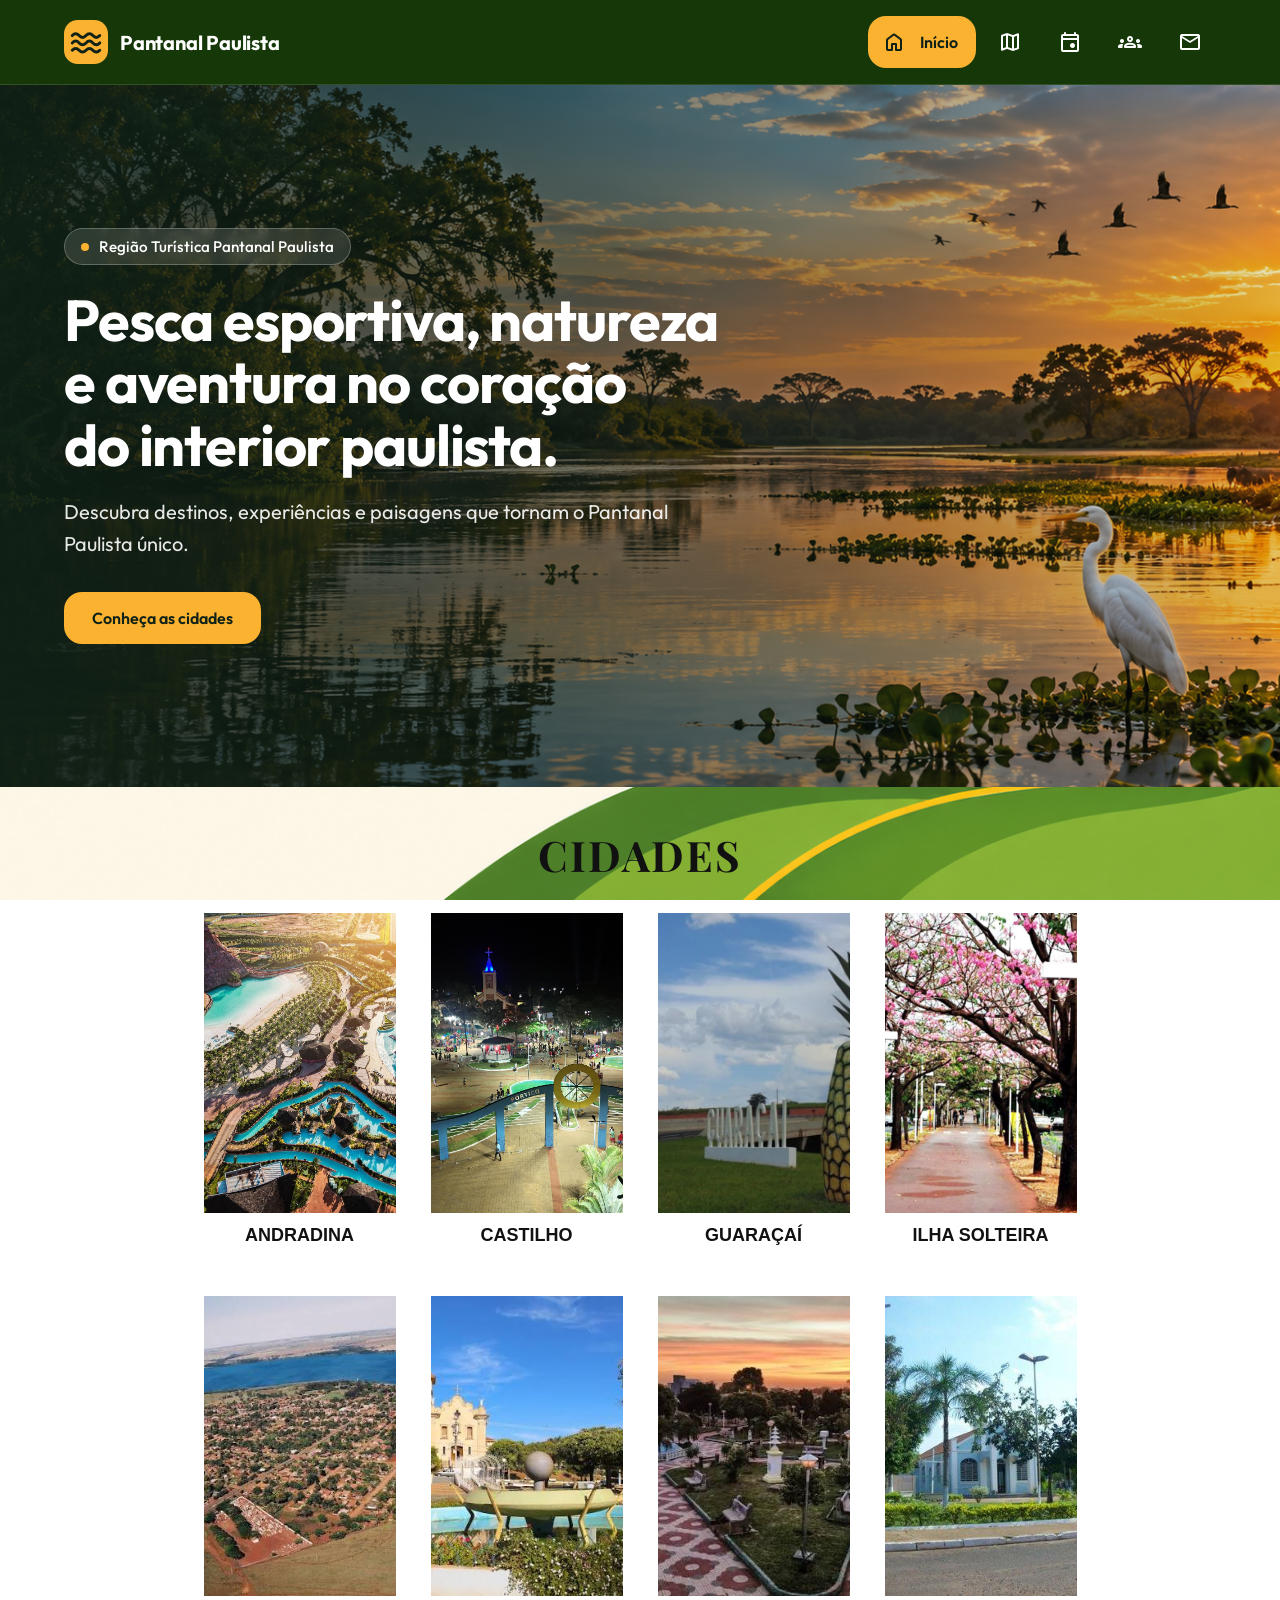
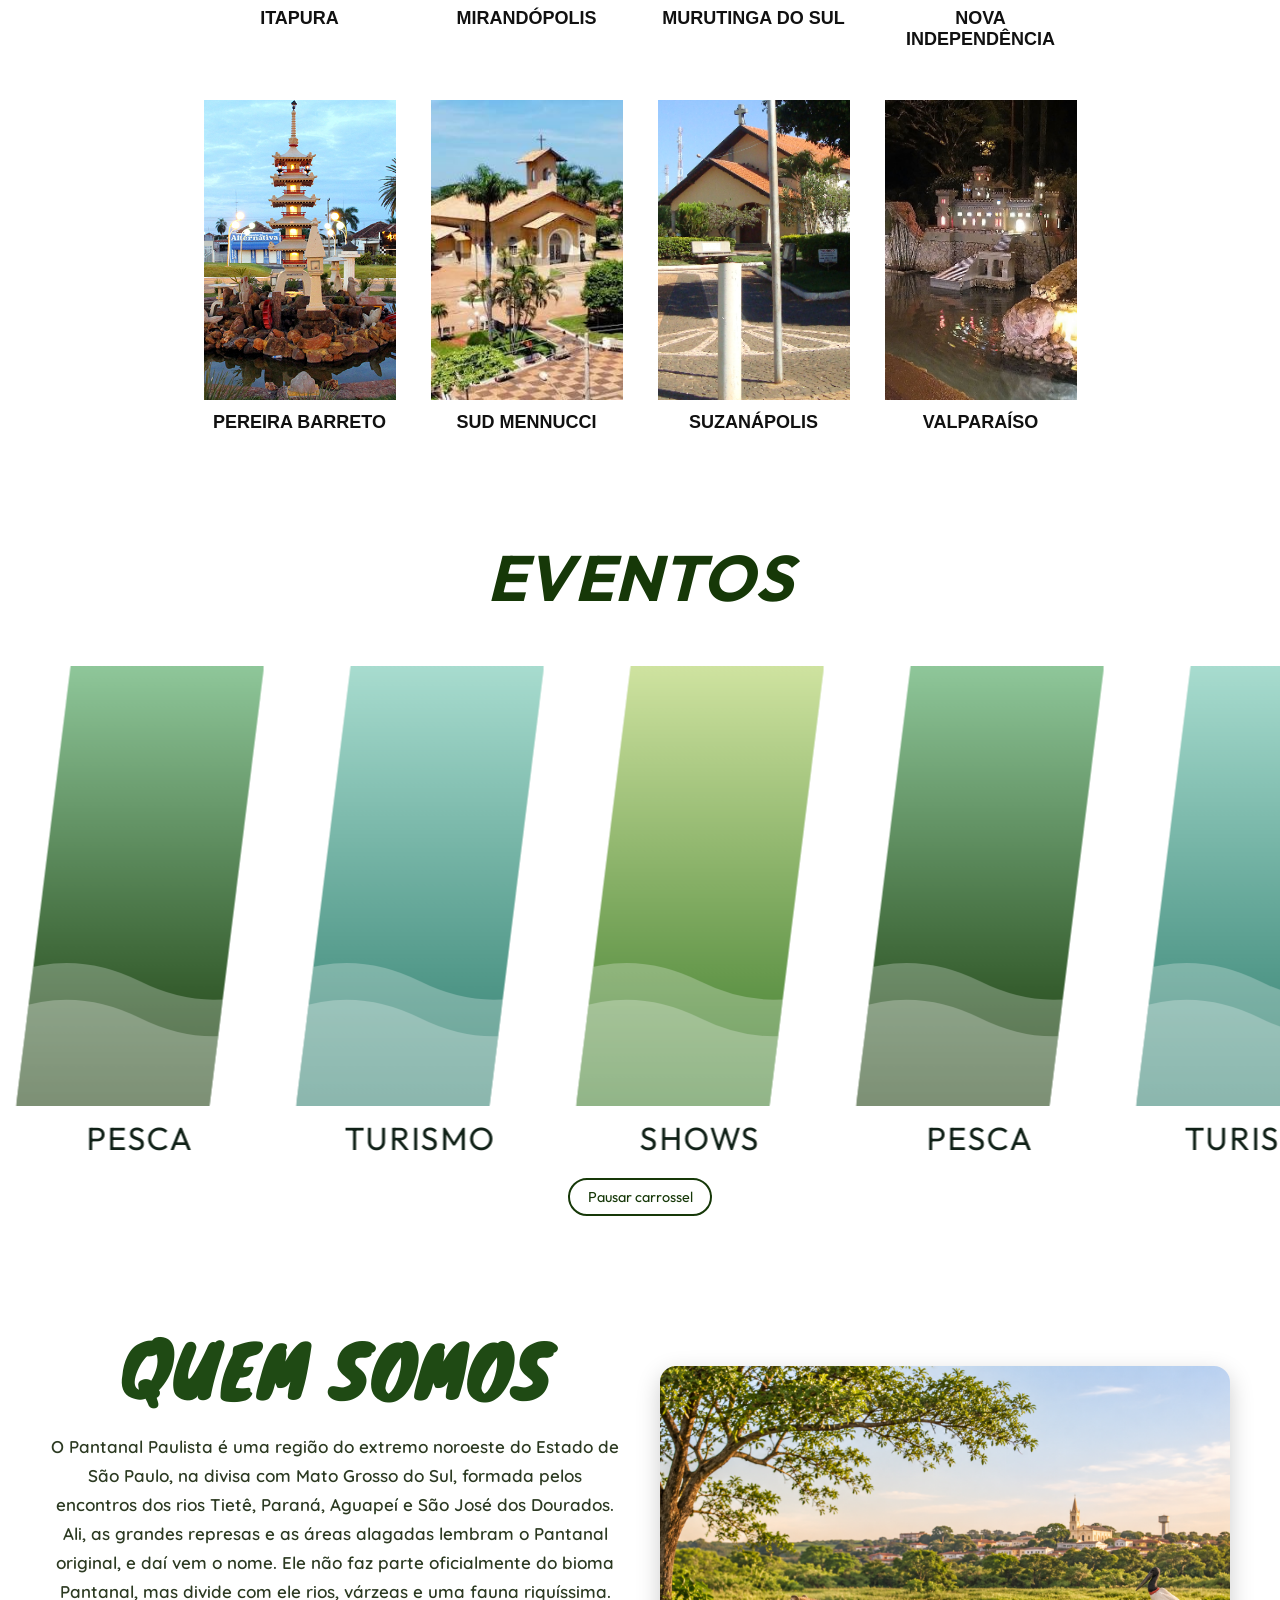
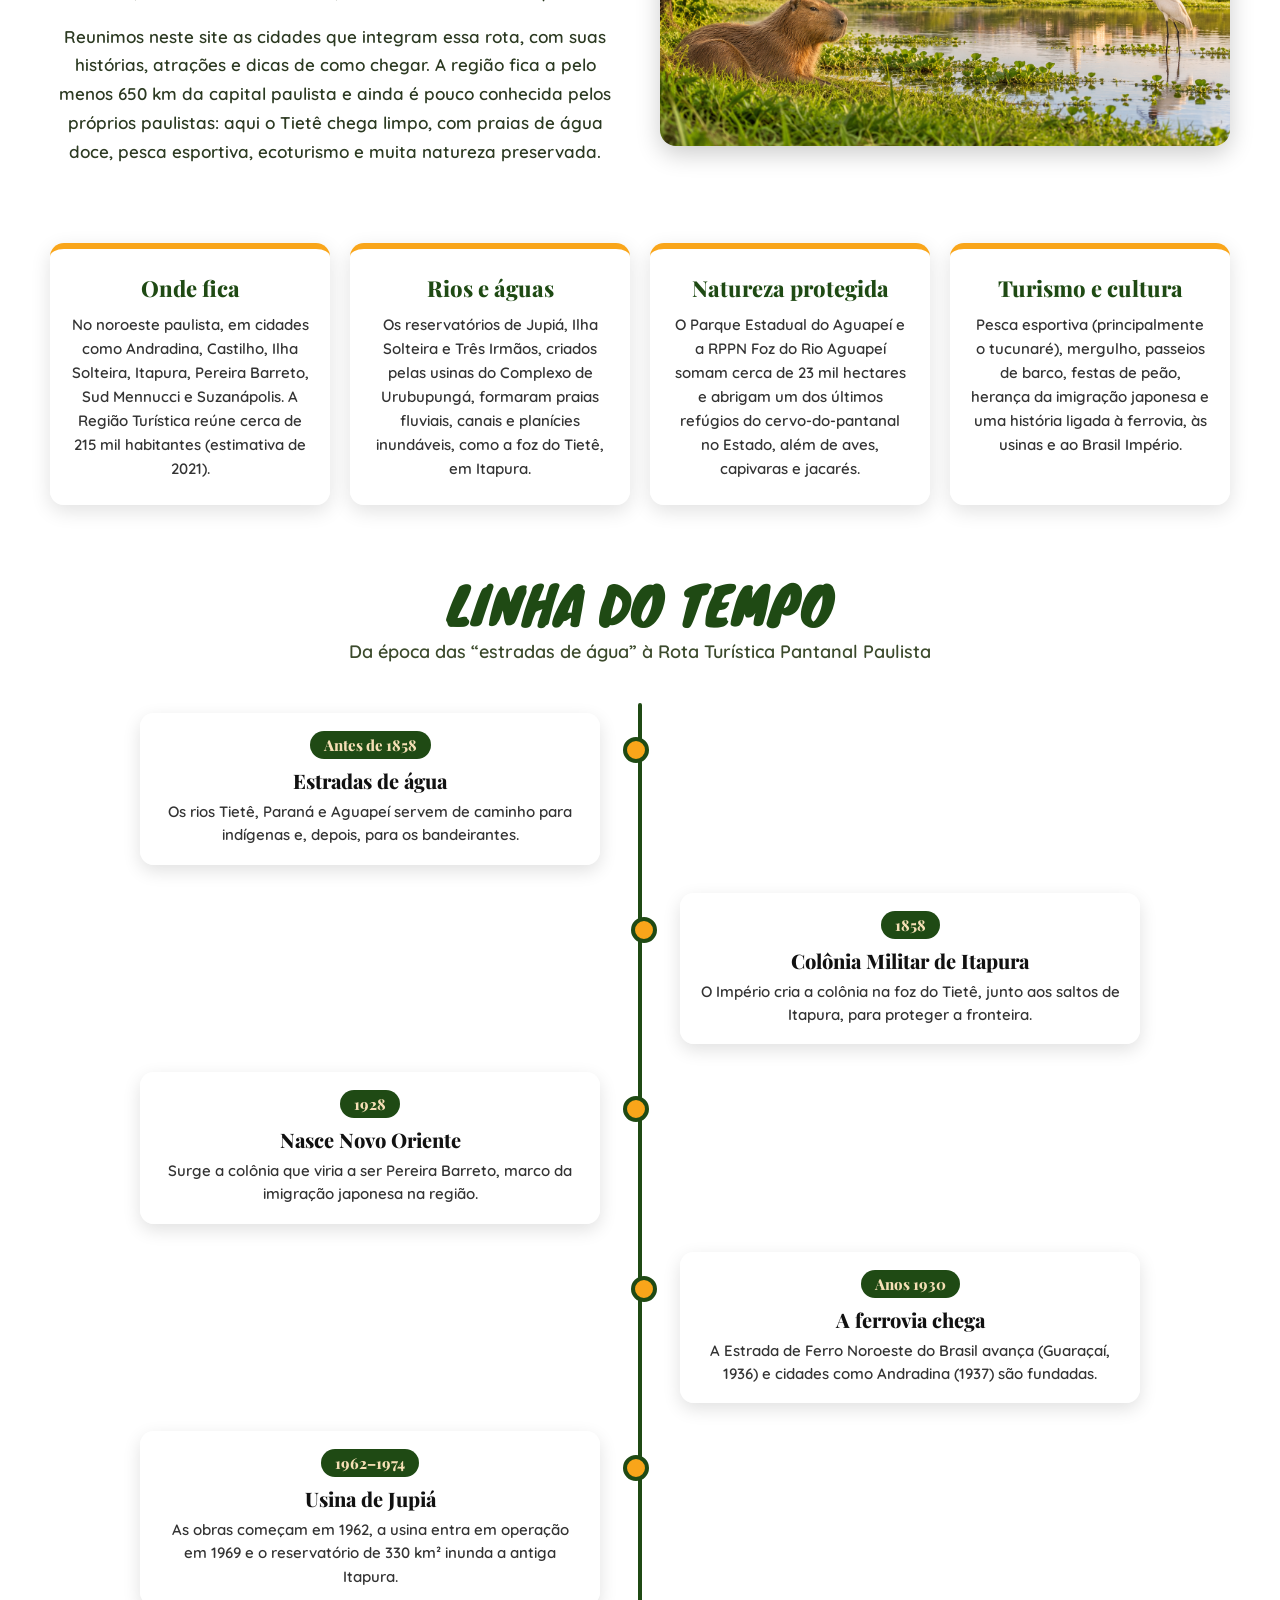
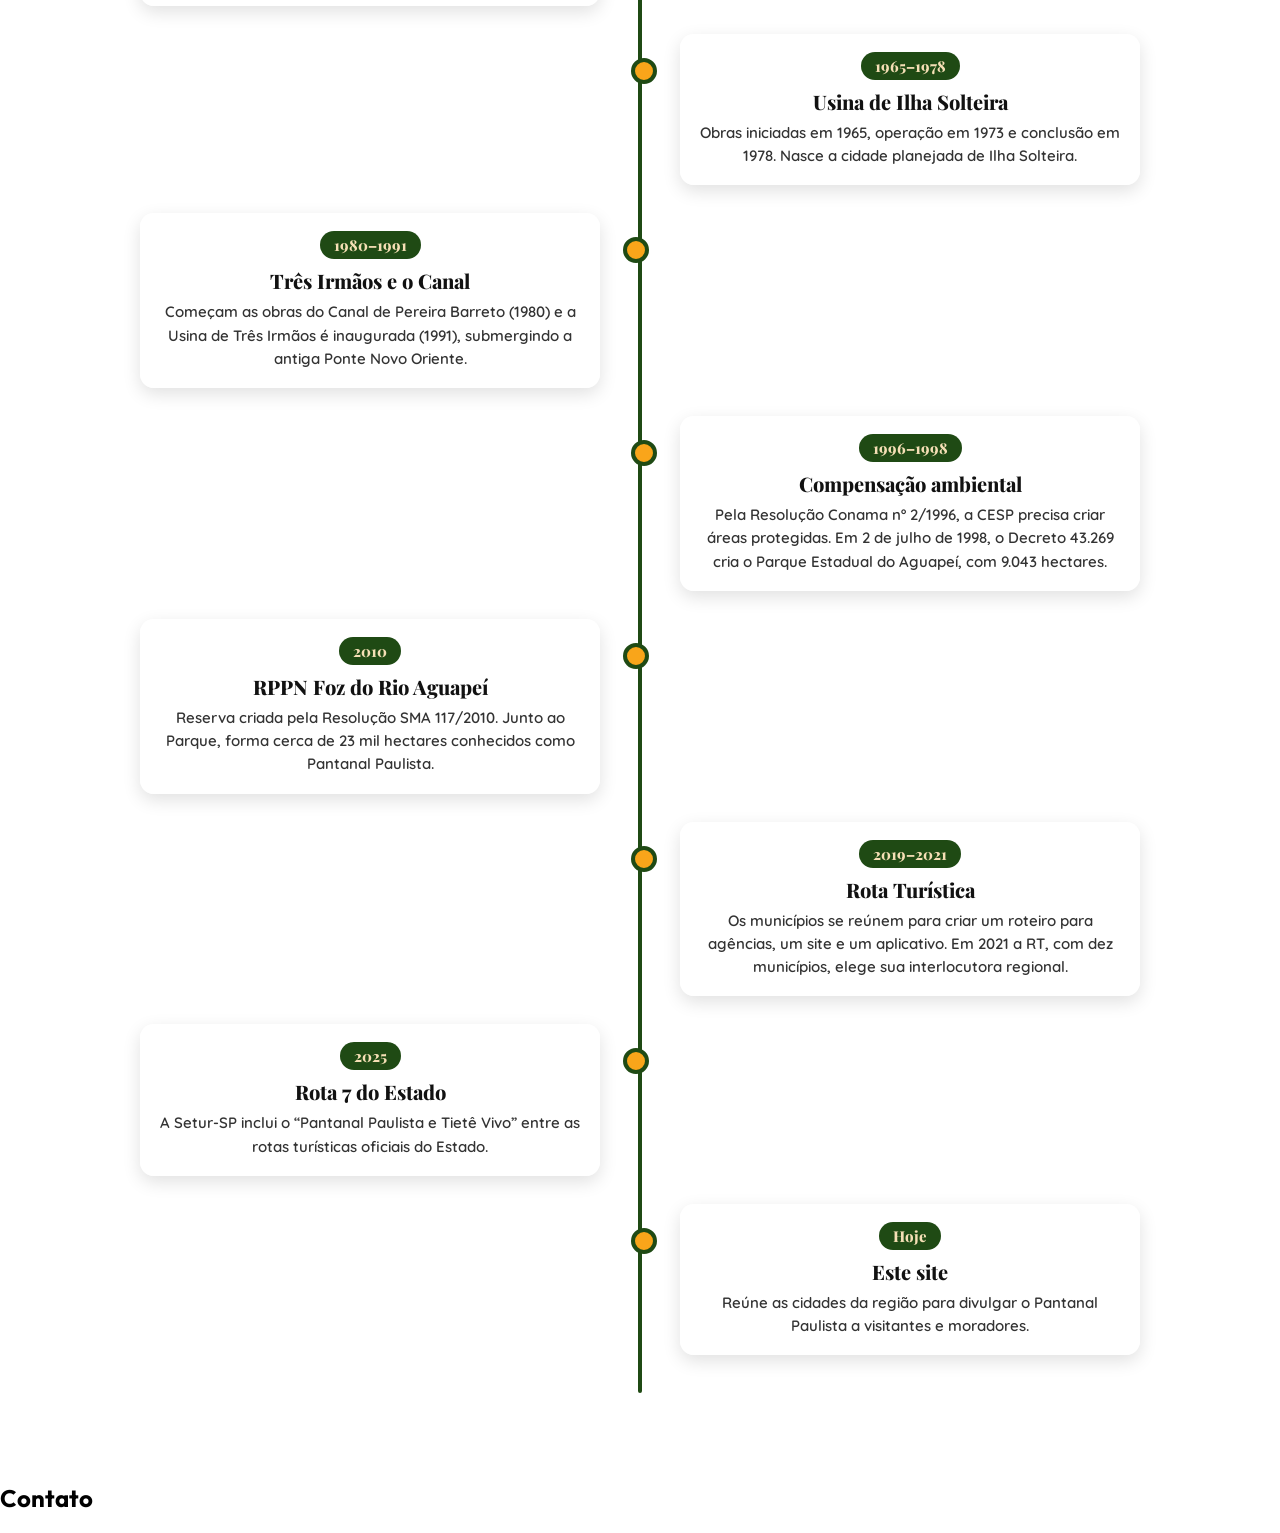
==== index.html @ 344d872d "Junta partes do site: header/hero/eventos + cidades e quem somos" ====
<!DOCTYPE html>
<html lang="pt-BR">

<head>
    <meta charset="UTF-8">
    <meta name="viewport" content="width=device-width, initial-scale=1.0">
    <meta
        name="description"
        content="Conheça a Região Turística Pantanal Paulista, suas cidades, eventos e belezas naturais."
    >

    <!-- Cor da barra do navegador no celular. -->
    <meta name="theme-color" content="#1e5a04">

    <title>Pantanal Paulista | Turismo e Natureza</title>

    <!-- Avisa o CSS de que o JavaScript está ativo (usado pelo menu de celular). -->
    <script>document.documentElement.classList.add("js");</script>

    <link
        href="https://fonts.googleapis.com/css2?family=Outfit:wght@400;500;600;700&display=swap"
        rel="stylesheet"
    >
    <link
        href="https://fonts.googleapis.com/css2?family=Material+Symbols+Rounded"
        rel="stylesheet"
    >

    <!-- Fontes das seções Cidades e Quem somos (Inter, Playfair Display, Knewave, Quicksand). -->
    <link rel="preconnect" href="https://fonts.googleapis.com">
    <link rel="preconnect" href="https://fonts.gstatic.com" crossorigin>
    <link
        href="https://fonts.googleapis.com/css2?family=Inter:wght@400;500;600&family=Knewave&family=Playfair+Display:wght@700;800;900&family=Quicksand:wght@500;600;700&display=swap"
        rel="stylesheet"
    >

    <link rel="stylesheet" href="header-hero.css">
    <link rel="stylesheet" href="cidades-quem-somos.css">

    <!-- defer: o script só roda depois que a página carregou. -->
    <script src="index.js" defer></script>
</head>

<body>
    <a class="link-salto" href="#conteudo-principal">
        Pular para o conteúdo principal
    </a>

    <!-- Cabeçalho: marca e navegação. -->
    <header class="site-header">
        <div class="site-header__container">

            <!-- Símbolo provisório (ondas). Depois troque o <svg> pela logo: <img src="assets/img/logo.svg" alt=""> -->
            <a
                class="site-header__brand"
                href="#inicio"
                aria-label="Pantanal Paulista - início"
            >
                <svg
                    class="site-header__logo"
                    viewBox="0 0 48 48"
                    aria-hidden="true"
                    focusable="false"
                >
                    <rect width="48" height="48" rx="15" fill="#fbb230"/>
                    <g fill="none" stroke="#102117" stroke-width="3.2" stroke-linecap="round">
                        <path d="M9 17q3.75-4 7.5 0t7.5 0t7.5 0t7.5 0"/>
                        <path d="M9 25q3.75-4 7.5 0t7.5 0t7.5 0t7.5 0"/>
                        <path d="M9 33q3.75-4 7.5 0t7.5 0t7.5 0t7.5 0"/>
                    </g>
                </svg>
                <span class="site-header__brand-name">
                    Pantanal Paulista
                </span>
            </a>

            <!-- Botão do menu de celular: o js/header.js troca o ícone e o aria-expanded. -->
            <button
                class="menu-toggle"
                type="button"
                aria-controls="menu-principal"
                aria-expanded="false"
            >
                <span
                    class="menu-toggle__icon material-symbols-rounded"
                    aria-hidden="true"
                >menu</span>
                <span class="menu-toggle__label">Menu</span>
            </button>

            <nav
                class="main-navigation"
                id="menu-principal"
                aria-label="Navegação principal"
            >
                <ul class="main-navigation__list">

                    <li class="main-navigation__item">
                        <a class="main-navigation__link" href="#inicio" aria-current="location">
                            <span
                                class="main-navigation__icon material-symbols-rounded"
                                aria-hidden="true"
                            >home</span>
                            <span class="main-navigation__text">Início</span>
                        </a>
                    </li>

                    <li class="main-navigation__item">
                        <a class="main-navigation__link" href="#cidades">
                            <span
                                class="main-navigation__icon material-symbols-rounded"
                                aria-hidden="true"
                            >map</span>
                            <span class="main-navigation__text">Cidades</span>
                        </a>
                    </li>

                    <li class="main-navigation__item">
                        <a class="main-navigation__link" href="#eventos">
                            <span
                                class="main-navigation__icon material-symbols-rounded"
                                aria-hidden="true"
                            >event</span>
                            <span class="main-navigation__text">Eventos</span>
                        </a>
                    </li>

                    <li class="main-navigation__item">
                        <a class="main-navigation__link" href="#quem-somos">
                            <span
                                class="main-navigation__icon material-symbols-rounded"
                                aria-hidden="true"
                            >groups</span>
                            <span class="main-navigation__text">Quem somos</span>
                        </a>
                    </li>

                    <li class="main-navigation__item">
                        <a class="main-navigation__link" href="#contato">
                            <span
                                class="main-navigation__icon material-symbols-rounded"
                                aria-hidden="true"
                            >mail</span>
                            <span class="main-navigation__text">Contato</span>
                        </a>
                    </li>

                </ul>
            </nav>
        </div>
    </header>

    <main id="conteudo-principal">

        <section class="hero" id="inicio" aria-labelledby="hero-title">
            <div class="hero__container">
                <div class="hero__content">
                    <p class="hero__eyebrow">
                        Região Turística Pantanal Paulista
                    </p>

                    <h1 class="hero__title" id="hero-title">
                        Pesca esportiva, natureza e aventura no coração do interior paulista.
                    </h1>

                    <p class="hero__description">
                        Descubra destinos, experiências e paisagens que tornam o Pantanal Paulista único.
                    </p>

                    <a class="hero__action" href="#cidades">
                        Conheça as cidades
                    </a>
                </div>
            </div>
        </section>

        <section class="content-section" id="cidades" aria-labelledby="cidades-title">

            <!-- Título principal da seção -->
            <h2 class="titulos" id="cidades-title">CIDADES</h2>

            <!-- Caixa que agrupa todos os cards e os organiza lado a lado -->
            <div class="listaCards">

                <!-- ---------------------------------------------------------
                     COMO FUNCIONA CADA CARD (vale para todas as cidades):
                       - imagem        -> foto da cidade
                       - card-conteudo -> texto + botão que só aparecem ao
                                          passar o mouse por cima da foto
                       - card-titulo   -> nome da cidade, sempre visível
                                          abaixo da foto
                     O botão leva até o mapa da cidade (seção 2 desta página).
                     Para editar: troque a foto em "src", o texto dentro do <p>
                     e o nome dentro do <h3>.
                     --------------------------------------------------------- -->

                <!-- CARD: Andradina -->
                <div class="card-imagem-caixa">

                    <!-- Foto da cidade (arquivo andra.jpg na mesma pasta) -->
                    <img class="imgCard" loading="lazy" src="assets/img/cidades/andra.jpg" alt="Parque aquático">

                    <!-- Camada que aparece ao passar o mouse -->
                    <div class="card-conteudo">
                        <p class="card-texto">Terra do Rei do Gado, banhada pelo Rio Tietê. Turismo religioso, romarias e parque aquático.</p>

                        <!-- href="#mapa-andradina" leva ao mapa com esse mesmo id, lá embaixo -->
                        <a class="card-botao" href="#mapa-andradina">Saiba mais</a>
                    </div>

                    <!-- Nome da cidade -->
                    <h3 class="card-titulo">Andradina</h3>

                </div>


                <!-- CARD: Castilho -->
                <div class="card-imagem-caixa">

                    <img class="imgCard" loading="lazy" src="assets/img/cidades/castilho.jpg" alt="Parque aquático">

                    <!-- Camada que aparece ao passar o mouse -->
                    <div class="card-conteudo">
                        <p class="card-texto">Porta de entrada do Pantanal Paulista e Paraíso do Pescador, com rios e o varjão.</p>
                        <a class="card-botao" href="#mapa-castilho">Saiba mais</a>
                    </div>

                    <h3 class="card-titulo">Castilho</h3>

                </div>


                <!-- CARD: Guaraçaí -->
                <div class="card-imagem-caixa">

                    <img class="imgCard" loading="lazy" src="assets/img/cidades/guaracai.webp" alt="">

                    <!-- Camada que aparece ao passar o mouse -->
                    <div class="card-conteudo">
                        <p class="card-texto">Terra do Abacaxi, integra a rota do Pantanal Paulista, com natureza e a tranquilidade do interior.</p>
                        <a class="card-botao" href="#mapa-guaracai">Saiba mais</a>
                    </div>

                    <h3 class="card-titulo">Guaraçaí</h3>

                </div>


                <!-- CARD: Ilha Solteira -->
                <div class="card-imagem-caixa">

                    <img class="imgCard" loading="lazy" src="assets/img/cidades/ilha.jpg" alt="">

                    <!-- Camada que aparece ao passar o mouse -->
                    <div class="card-conteudo">
                        <p class="card-texto">Estância Turística e paraíso dos esportes aquáticos, com a usina hidrelétrica.</p>
                        <a class="card-botao" href="#mapa-ilha-solteira">Saiba mais</a>
                    </div>

                    <h3 class="card-titulo">Ilha Solteira</h3>

                </div>


                <!-- CARD: Itapura -->
                <div class="card-imagem-caixa">

                    <img class="imgCard" loading="lazy" src="assets/img/cidades/itapura.jfif" alt="Parque aquático">

                    <!-- Camada que aparece ao passar o mouse -->
                    <div class="card-conteudo">
                        <p class="card-texto">Prainha Municipal e Cachoeira do Córrego da Onça, entre os rios Tietê e Paraná.</p>
                        <a class="card-botao" href="#mapa-itapura">Saiba mais</a>
                    </div>

                    <h3 class="card-titulo">Itapura</h3>

                </div>


                <!-- CARD: Mirandópolis -->
                <div class="card-imagem-caixa">

                    <img class="imgCard" loading="lazy" src="assets/img/cidades/mirandopolis.jfif" alt="Parque aquático">

                    <!-- Camada que aparece ao passar o mouse -->
                    <div class="card-conteudo">
                        <p class="card-texto">Igreja de São João Batista, com vitrais e ladrilhos, e a comunidade Yuba de cultura japonesa.</p>
                        <a class="card-botao" href="#mapa-mirandopolis">Saiba mais</a>
                    </div>

                    <h3 class="card-titulo">Mirandópolis</h3>

                </div>


                <!-- CARD: Murutinga do Sul -->
                <div class="card-imagem-caixa">

                    <img class="imgCard" loading="lazy" src="assets/img/cidades/murutinga.jfif" alt="Parque aquático">

                    <!-- Camada que aparece ao passar o mouse -->
                    <div class="card-conteudo">
                        <p class="card-texto">Pequena cidade da rota do Pantanal Paulista, ideal para descansar em meio à natureza.</p>
                        <a class="card-botao" href="#mapa-murutinga">Saiba mais</a>
                    </div>

                    <h3 class="card-titulo">Murutinga do Sul</h3>

                </div>


                <!-- CARD: Nova Independência -->
                <div class="card-imagem-caixa">

                    <img class="imgCard" loading="lazy" src="assets/img/cidades/nova.jpg" alt="Parque aquático">

                    <!-- Camada que aparece ao passar o mouse -->
                    <div class="card-conteudo">
                        <p class="card-texto">Turismo rural e contato com a natureza no coração da região do Pantanal Paulista.</p>
                        <a class="card-botao" href="#mapa-nova-independencia">Saiba mais</a>
                    </div>

                    <h3 class="card-titulo">Nova Independência</h3>

                </div>


                <!-- CARD: Pereira Barreto -->
                <div class="card-imagem-caixa">

                    <img class="imgCard" loading="lazy" src="assets/img/cidades/barreto.jpg" alt="Parque aquático">

                    <!-- Camada que aparece ao passar o mouse -->
                    <div class="card-conteudo">
                        <p class="card-texto">Pesca esportiva no Rio Tietê e forte herança da imigração japonesa.</p>
                        <a class="card-botao" href="#mapa-pereira-barreto">Saiba mais</a>
                    </div>

                    <h3 class="card-titulo">Pereira Barreto</h3>

                </div>


                <!-- CARD: Sud Mennucci -->
                <div class="card-imagem-caixa">

                    <img class="imgCard" loading="lazy" src="assets/img/cidades/sud.jfif" alt="Parque aquático">

                    <!-- Camada que aparece ao passar o mouse -->
                    <div class="card-conteudo">
                        <p class="card-texto">Natureza, turismo rural e pesca esportiva nos rios da região.</p>
                        <a class="card-botao" href="#mapa-sud-mennucci">Saiba mais</a>
                    </div>

                    <h3 class="card-titulo">Sud Mennucci</h3>

                </div>


                <!-- CARD: Suzanápolis -->
                <div class="card-imagem-caixa">

                    <img class="imgCard" loading="lazy" src="assets/img/cidades/suzanapolis.webp" alt="Parque aquático">

                    <!-- Camada que aparece ao passar o mouse -->
                    <div class="card-conteudo">
                        <p class="card-texto">Pesca esportiva e contato com a natureza, com o charme das cidades pequenas.</p>
                        <a class="card-botao" href="#mapa-suzanapolis">Saiba mais</a>
                    </div>

                    <h3 class="card-titulo">Suzanápolis</h3>

                </div>


                <!-- CARD: Valparaíso -->
                <div class="card-imagem-caixa">

                    <img class="imgCard" loading="lazy" src="assets/img/cidades/valparaiso.jpg" alt="Parque aquático">

                    <!-- Camada que aparece ao passar o mouse -->
                    <div class="card-conteudo">
                        <p class="card-texto">Trilhas de moto, cultura oriental e a Praça Matriz com fonte luminosa e castelo bonsai.</p>
                        <a class="card-botao" href="#mapa-valparaiso">Saiba mais</a>
                    </div>

                    <h3 class="card-titulo">Valparaíso</h3>

                </div>

            </div>
            <!-- Fim da caixa que agrupa os cards -->

        </section>
        <!-- Fim da SEÇÃO 1: CIDADES -->


        <!-- =================================================================
             SEÇÃO 2: INFORMAÇÕES E MAPAS
             Esta seção fica ESCONDIDA quando a página abre. Quando o visitante
             clica num botão de um card, ela aparece mostrando SOMENTE o mapa
             da cidade escolhida. Isso é controlado pelo CSS (cidades-quem-somos.css), por
             meio do id de cada mapa (ex.: id="mapa-andradina").

             Para cada cidade existe um bloco com:
               - o nome da cidade (h2)
               - as informações da cidade (div class="info-cidade"):
                 sobre, dados rápidos, atrações e como chegar
               - o mapa do Google Maps (iframe)
               - o botão para voltar à lista de cidades
             O endereço do mapa fica no "src" do iframe (q=Nome da cidade).
             ================================================================= -->
        <section id="mapas">

            <!-- Título da seção de informações + mapas -->
            <h2 class="titulos">INFORMAÇÕES E LOCALIZAÇÃO</h2>

            <!-- MAPA: Andradina -->
            <div class="mapa-cidade" id="mapa-andradina">
                <h2 class="mapa-titulo">Andradina</h2>

                <!-- INFORMAÇÕES DA CIDADE -->
                <div class="info-cidade">

                    <!-- Texto de apresentação -->
                    <h3 class="info-subtitulo">Sobre a cidade</h3>
                    <p class="info-descricao">Andradina é a cidade-polo do extremo noroeste paulista e leva o título de Terra do Rei do Gado. Sua fundação foi idealizada em 1932 pelo fazendeiro Antônio Joaquim de Moura Andrade, o “Rei do Gado”, maior criador de gado do Brasil e nome que a cidade carrega até hoje. Fundada em 11 de julho de 1937 e transformada em município em 1938, é banhada ao norte pelo Rio Tietê e reúne turismo de negócios, turismo religioso (festas e romarias), cultura e lazer em família.</p>

                    <!-- Dados rápidos (aparecem em "cartinhas" lado a lado) -->
                    <div class="info-dados">
                        <div class="info-dado">
                            <span class="info-dado-titulo">População (Censo 2022)</span>
                            <span class="info-dado-valor">59.783</span>
                        </div>
                        <div class="info-dado">
                            <span class="info-dado-titulo">Emancipação</span>
                            <span class="info-dado-valor">1938</span>
                        </div>
                        <div class="info-dado">
                            <span class="info-dado-titulo">Área</span>
                            <span class="info-dado-valor">964,2 km²</span>
                        </div>
                        <div class="info-dado">
                            <span class="info-dado-titulo">Gentílico</span>
                            <span class="info-dado-valor">andradinense</span>
                        </div>
                    </div>

                    <!-- Lista de atrações -->
                    <h3 class="info-subtitulo">Principais atrações</h3>
                    <ul class="info-lista">
                        <li>Complexo Turístico Thermas Acqualinda: parque aquático e Parque dos Dinossauros, diversão para toda a família</li>
                        <li>Casa da Cultura Cora Coralina</li>
                        <li>Zoológico Municipal, com mata nativa preservada dentro da área urbana</li>
                        <li>Centro Cultural Pioneiros de Andradina, instalado na antiga estação ferroviária</li>
                        <li>Praça Moura Andrade (a praça central, com esculturas de personagens importantes da cidade) e Memorial Adélio Sarro</li>
                        <li>Igreja Matriz de São Sebastião e Igreja Nossa Senhora das Graças, no roteiro do turismo religioso</li>
                        <li>Fazenda São Francisco / Bufalare Cavalgare: cavalgadas e trilha off road para bike</li>
                        <li>EXPOAN, a Exposição Agropecuária de Andradina, maior evento do calendário da cidade</li>
                    </ul>

                    <!-- Informações de acesso -->
                    <h3 class="info-subtitulo">Como chegar</h3>
                    <p class="info-descricao">Andradina fica a cerca de 630 km da capital paulista, no entroncamento da Rodovia Marechal Rondon (SP-300) com a Rodovia Euclides de Oliveira Figueiredo (SP-563). A cidade também tem aeroporto estadual (Paulino Ribeiro de Andrade) e é a principal referência para quem visita as cidades vizinhas do Pantanal Paulista.</p>

                </div>
                <!-- Fim das informações da cidade -->

                <!-- Título do mapa -->
                <h3 class="info-subtitulo info-subtitulo-mapa">Localização</h3>


                <!-- Mapa do Google Maps embutido na página -->
                <iframe src="https://www.google.com/maps?q=Andradina,SP,Brasil&output=embed" loading="lazy" allowfullscreen referrerpolicy="no-referrer-when-downgrade"></iframe>

                <!-- Botão que rola a página de volta para a lista de cidades -->
                <a class="card-botao" href="#cidades">← Voltar às cidades</a>
            </div>

            <!-- MAPA: Castilho -->
            <div class="mapa-cidade" id="mapa-castilho">
                <h2 class="mapa-titulo">Castilho</h2>

                <!-- INFORMAÇÕES DA CIDADE -->
                <div class="info-cidade">

                    <!-- Texto de apresentação -->
                    <h3 class="info-subtitulo">Sobre a cidade</h3>
                    <p class="info-descricao">Conhecida como o Paraíso do Pescador e a porta de entrada do Pantanal Paulista, Castilho fica às margens do Rio Paraná, na divisa com Mato Grosso do Sul, e é banhada também pelos rios Tietê e Aguapeí, uma das maiores extensões de águas interiores do país. Emancipada de Andradina em 1953, tem mais de 500 ranchos de pesca e recebe pescadores de todo o Brasil, principalmente atrás do tucunaré, além de quem busca ecoturismo, passeios de barco e a observação da fauna e da flora pantaneiras.</p>

                    <!-- Dados rápidos (aparecem em "cartinhas" lado a lado) -->
                    <div class="info-dados">
                        <div class="info-dado">
                            <span class="info-dado-titulo">População (Censo 2022)</span>
                            <span class="info-dado-valor">19.977</span>
                        </div>
                        <div class="info-dado">
                            <span class="info-dado-titulo">Emancipação</span>
                            <span class="info-dado-valor">1953</span>
                        </div>
                        <div class="info-dado">
                            <span class="info-dado-titulo">Área</span>
                            <span class="info-dado-valor">1.065,3 km²</span>
                        </div>
                        <div class="info-dado">
                            <span class="info-dado-titulo">Gentílico</span>
                            <span class="info-dado-valor">castilhense</span>
                        </div>
                    </div>

                    <!-- Lista de atrações -->
                    <h3 class="info-subtitulo">Principais atrações</h3>
                    <ul class="info-lista">
                        <li>Rio Paraná e represa da Usina Hidrelétrica de Jupiá (Engenheiro Souza Dias): pesca e passeios de barco</li>
                        <li>Foz do Rio Tietê e Rio Aguapeí: pesca esportiva e observação da fauna do bioma pantaneiro</li>
                        <li>RPPN Foz do Aguapeí, área protegida que, junto com o Parque Estadual do Aguapeí, forma o Pantanal Paulista</li>
                        <li>Prainha Municipal</li>
                        <li>Pontes ferroviária (Francisco Sá) e rodoviária sobre o Rio Paraná, com vista impressionante do rio</li>
                        <li>Estação Ferroviária Alfredo de Castilho, Igreja Matriz de São José e Capela Bom Jesus da Lapa</li>
                        <li>Alambique Estância São João e Orquidário</li>
                        <li>Torneios de pesca esportiva ao longo do ano</li>
                    </ul>

                    <!-- Informações de acesso -->
                    <h3 class="info-subtitulo">Como chegar</h3>
                    <p class="info-descricao">Castilho fica no extremo noroeste paulista, ao lado de Andradina (de onde se emancipou), na margem do Rio Paraná em frente a Três Lagoas (MS), com pontes que ligam os dois estados. A região do Pantanal Paulista está a pelo menos 650 km da capital, então vale planejar a viagem com calma e aproveitar o fim de semana inteiro.</p>

                </div>
                <!-- Fim das informações da cidade -->

                <!-- Título do mapa -->
                <h3 class="info-subtitulo info-subtitulo-mapa">Localização</h3>

                <iframe src="https://www.google.com/maps?q=Castilho,SP,Brasil&output=embed" loading="lazy" allowfullscreen></iframe>
                <a class="card-botao" href="#cidades">← Voltar às cidades</a>
            </div>

            <!-- MAPA: Guaraçaí -->
            <div class="mapa-cidade" id="mapa-guaracai">
                <h2 class="mapa-titulo">Guaraçaí</h2>

                <!-- INFORMAÇÕES DA CIDADE -->
                <div class="info-cidade">

                    <!-- Texto de apresentação -->
                    <h3 class="info-subtitulo">Sobre a cidade</h3>
                    <p class="info-descricao">Guaraçaí, nome que vem do tupi coaracy (“sol”), é a Capital do Abacaxi do Estado de São Paulo e também é chamada de Cidade Presépio. A região foi ocupada a partir de 1925, na Fazenda João Machado, e se desenvolveu com a chegada da Estrada de Ferro Noroeste do Brasil, em 1936. Virou município em 1948 e hoje une a tradição da fruticultura (abacaxi e polpa de frutas) ao turismo rural, à natureza e ao ritmo tranquilo do interior.</p>

                    <!-- Dados rápidos (aparecem em "cartinhas" lado a lado) -->
                    <div class="info-dados">
                        <div class="info-dado">
                            <span class="info-dado-titulo">População (Censo 2022)</span>
                            <span class="info-dado-valor">7.441</span>
                        </div>
                        <div class="info-dado">
                            <span class="info-dado-titulo">Emancipação</span>
                            <span class="info-dado-valor">1948</span>
                        </div>
                        <div class="info-dado">
                            <span class="info-dado-titulo">Área</span>
                            <span class="info-dado-valor">569,2 km²</span>
                        </div>
                        <div class="info-dado">
                            <span class="info-dado-titulo">Gentílico</span>
                            <span class="info-dado-valor">guaraçaiense</span>
                        </div>
                    </div>

                    <!-- Lista de atrações -->
                    <h3 class="info-subtitulo">Principais atrações</h3>
                    <ul class="info-lista">
                        <li>Festa do Abacaxi, evento anual que reúne turistas para saborear pratos e doces feitos com a fruta (17ª edição em 2023)</li>
                        <li>Cavalgada entre amigos, criada em 2008 e principal atrativo do turismo rural</li>
                        <li>Cachoeira Maraní, em propriedade particular aberta a visitantes</li>
                        <li>Plantações de abacaxi, que fazem da cidade referência estadual na produção da fruta</li>
                        <li>Parque Estadual do Aguapeí, unidade de conservação que abrange também o território de Guaraçaí</li>
                    </ul>

                    <!-- Informações de acesso -->
                    <h3 class="info-subtitulo">Como chegar</h3>
                    <p class="info-descricao">Guaraçaí fica na microrregião de Andradina e faz divisa com Andradina, Junqueirópolis, Mirandópolis, Murutinga do Sul, Nova Independência e Pereira Barreto. Para chegar, a referência regional é Andradina, a cerca de 630 km de São Paulo pela Rodovia Marechal Rondon (SP-300).</p>

                </div>
                <!-- Fim das informações da cidade -->

                <!-- Título do mapa -->
                <h3 class="info-subtitulo info-subtitulo-mapa">Localização</h3>

                <iframe src="https://www.google.com/maps?q=Guaraçaí,SP,Brasil&output=embed" loading="lazy" allowfullscreen></iframe>
                <a class="card-botao" href="#cidades">← Voltar às cidades</a>
            </div>

            <!-- MAPA: Ilha Solteira -->
            <div class="mapa-cidade" id="mapa-ilha-solteira">
                <h2 class="mapa-titulo">Ilha Solteira</h2>

                <!-- INFORMAÇÕES DA CIDADE -->
                <div class="info-cidade">

                    <!-- Texto de apresentação -->
                    <h3 class="info-subtitulo">Sobre a cidade</h3>
                    <p class="info-descricao">Ilha Solteira é uma das poucas cidades planejadas do Brasil: nasceu para abrigar os trabalhadores da Usina Hidrelétrica de Ilha Solteira, cujas obras começaram em 1965, e ganhou o nome de uma ilha localizada logo abaixo da barragem. Hoje é Estância Turística e conhecida como Capital da Cultura. Cercada pelos rios Paraná, Tietê e São José dos Dourados, tem praias artificiais, pesca esportiva, esportes náuticos e um calendário cheio de festas e festivais.</p>

                    <!-- Dados rápidos (aparecem em "cartinhas" lado a lado) -->
                    <div class="info-dados">
                        <div class="info-dado">
                            <span class="info-dado-titulo">População (Censo 2022)</span>
                            <span class="info-dado-valor">25.549</span>
                        </div>
                        <div class="info-dado">
                            <span class="info-dado-titulo">Emancipação</span>
                            <span class="info-dado-valor">1991</span>
                        </div>
                        <div class="info-dado">
                            <span class="info-dado-titulo">Área</span>
                            <span class="info-dado-valor">652,6 km²</span>
                        </div>
                        <div class="info-dado">
                            <span class="info-dado-titulo">Gentílico</span>
                            <span class="info-dado-valor">ilhense</span>
                        </div>
                    </div>

                    <!-- Lista de atrações -->
                    <h3 class="info-subtitulo">Principais atrações</h3>
                    <ul class="info-lista">
                        <li>Usina Hidrelétrica de Ilha Solteira: visita guiada à maior usina do Estado, com 3.444 MW de capacidade e barragem de 5,6 km</li>
                        <li>Praia Catarina (a Prainha), no Rio Paraná, ótima para relaxar e ver o pôr do sol</li>
                        <li>Praia Marina, no Rio São José dos Dourados, famosa pelo windsurf e pelo jet-ski</li>
                        <li>Parque da Mantiqueira – Cidade das Crianças</li>
                        <li>Centro de Conservação da Fauna Silvestre e Parque das Nações Indígenas</li>
                        <li>Mirante do Rio Paraná</li>
                        <li>Canal de Pereira Barreto, obra de engenharia que liga os reservatórios de Três Irmãos e de Ilha Solteira</li>
                        <li>Festas e festivais, como a Fapic (em outubro, mês do aniversário da cidade), o Festival do Chopp e o Festival do Peixe</li>
                    </ul>

                    <!-- Informações de acesso -->
                    <h3 class="info-subtitulo">Como chegar</h3>
                    <p class="info-descricao">Ilha Solteira fica a cerca de 661 km da capital, na divisa com Mato Grosso do Sul. Saindo de São Paulo, o caminho passa pela Rodovia dos Bandeirantes (SP-348) e pela Rodovia Washington Luís (SP-310), que muda de nome ao longo do trajeto.</p>

                </div>
                <!-- Fim das informações da cidade -->

                <!-- Título do mapa -->
                <h3 class="info-subtitulo info-subtitulo-mapa">Localização</h3>

                <iframe src="https://www.google.com/maps?q=Ilha+Solteira,SP,Brasil&output=embed" loading="lazy" allowfullscreen></iframe>
                <a class="card-botao" href="#cidades">← Voltar às cidades</a>
            </div>

            <!-- MAPA: Itapura -->
            <div class="mapa-cidade" id="mapa-itapura">
                <h2 class="mapa-titulo">Itapura</h2>

                <!-- INFORMAÇÕES DA CIDADE -->
                <div class="info-cidade">

                    <!-- Texto de apresentação -->
                    <h3 class="info-subtitulo">Sobre a cidade</h3>
                    <p class="info-descricao">É em Itapura que o Rio Tietê termina, encontrando o Rio Paraná. A cidade nasceu em 1858 como Colônia Militar, criada pelo Império para proteger a fronteira durante a Guerra do Paraguai, junto aos saltos de Itapura (“salto das pedras”) e Urubupungá, hoje cobertos pela represa de Jupiá. A antiga vila foi refeita em um ponto mais alto e, hoje, Itapura atrai pescadores, mergulhadores e quem gosta de natureza: águas limpas, cachoeiras e aves como tucanos, araras e garças.</p>

                    <!-- Dados rápidos (aparecem em "cartinhas" lado a lado) -->
                    <div class="info-dados">
                        <div class="info-dado">
                            <span class="info-dado-titulo">População (Censo 2022)</span>
                            <span class="info-dado-valor">3.979</span>
                        </div>
                        <div class="info-dado">
                            <span class="info-dado-titulo">Emancipação</span>
                            <span class="info-dado-valor">1964</span>
                        </div>
                        <div class="info-dado">
                            <span class="info-dado-titulo">Área</span>
                            <span class="info-dado-valor">301,7 km²</span>
                        </div>
                        <div class="info-dado">
                            <span class="info-dado-titulo">Gentílico</span>
                            <span class="info-dado-valor">itapurense</span>
                        </div>
                    </div>

                    <!-- Lista de atrações -->
                    <h3 class="info-subtitulo">Principais atrações</h3>
                    <ul class="info-lista">
                        <li>Foz do Rio Tietê no Rio Paraná, paisagem de cartão-postal</li>
                        <li>Naufrágio do vapor Tamandathay (comprado por Dom Pedro II em 1860 e afundado em 1883), a cerca de 20 metros de profundidade, nos roteiros de mergulho</li>
                        <li>Ruínas submersas da antiga vila, da usina Eloy Chaves e dos saltos de Itapura e Urubupungá</li>
                        <li>Prainha Municipal</li>
                        <li>Cachoeira do Córrego da Onça</li>
                        <li>Palácio do Imperador e ruínas da antiga Colônia Militar, patrimônio histórico do período imperial</li>
                        <li>Festa do Peão e torneio de pesca ao tucunaré (Tucuna Free)</li>
                    </ul>

                    <!-- Informações de acesso -->
                    <h3 class="info-subtitulo">Como chegar</h3>
                    <p class="info-descricao">Itapura fica a cerca de 670 km da capital, na divisa com Mato Grosso do Sul, no encontro dos rios Tietê e Paraná. É um dos destinos do Pantanal Paulista mais ligados à pesca esportiva, ao mergulho e à história do Brasil Império.</p>

                </div>
                <!-- Fim das informações da cidade -->

                <!-- Título do mapa -->
                <h3 class="info-subtitulo info-subtitulo-mapa">Localização</h3>

                <iframe src="https://www.google.com/maps?q=Itapura,SP,Brasil&output=embed" loading="lazy" allowfullscreen></iframe>
                <a class="card-botao" href="#cidades">← Voltar às cidades</a>
            </div>

            <!-- MAPA: Mirandópolis -->
            <div class="mapa-cidade" id="mapa-mirandopolis">
                <h2 class="mapa-titulo">Mirandópolis</h2>

                <!-- INFORMAÇÕES DA CIDADE -->
                <div class="info-cidade">

                    <!-- Texto de apresentação -->
                    <h3 class="info-subtitulo">Sobre a cidade</h3>
                    <p class="info-descricao">Mirandópolis surgiu por volta de 1920, com o avanço da Estrada de Ferro Noroeste do Brasil, foi emancipada em 1944 e instalada como município em 1º de janeiro de 1945. Tem como cartão-postal a Igreja de São João Batista, considerada um dos mais belos templos católicos do interior paulista, e abriga uma forte colônia japonesa, representada pela comunidade Yuba, que mantém viva a cultura oriental na cidade.</p>

                    <!-- Dados rápidos (aparecem em "cartinhas" lado a lado) -->
                    <div class="info-dados">
                        <div class="info-dado">
                            <span class="info-dado-titulo">População (Censo 2022)</span>
                            <span class="info-dado-valor">27.983</span>
                        </div>
                        <div class="info-dado">
                            <span class="info-dado-titulo">Emancipação</span>
                            <span class="info-dado-valor">1944</span>
                        </div>
                        <div class="info-dado">
                            <span class="info-dado-titulo">Área</span>
                            <span class="info-dado-valor">917,7 km²</span>
                        </div>
                        <div class="info-dado">
                            <span class="info-dado-titulo">Gentílico</span>
                            <span class="info-dado-valor">mirandopolense</span>
                        </div>
                    </div>

                    <!-- Lista de atrações -->
                    <h3 class="info-subtitulo">Principais atrações</h3>
                    <ul class="info-lista">
                        <li>Igreja de São João Batista (Praça Papa João XXIII), cartão-postal da cidade</li>
                        <li>Comunidade Yuba e a cultura japonesa, com forte presença da colônia nipônica</li>
                        <li>Bosque Municipal</li>
                        <li>Zoológico Municipal, atração popular entre as famílias</li>
                    </ul>

                    <!-- Informações de acesso -->
                    <h3 class="info-subtitulo">Como chegar</h3>
                    <p class="info-descricao">Mirandópolis fica a aproximadamente 600 km da capital paulista e é a segunda maior cidade da Região Turística Pantanal Paulista, o que a torna um bom ponto de apoio para conhecer as cidades vizinhas.</p>

                </div>
                <!-- Fim das informações da cidade -->

                <!-- Título do mapa -->
                <h3 class="info-subtitulo info-subtitulo-mapa">Localização</h3>

                <iframe src="https://www.google.com/maps?q=Mirandópolis,SP,Brasil&output=embed" loading="lazy" allowfullscreen></iframe>
                <a class="card-botao" href="#cidades">← Voltar às cidades</a>
            </div>

            <!-- MAPA: Murutinga do Sul -->
            <div class="mapa-cidade" id="mapa-murutinga">
                <h2 class="mapa-titulo">Murutinga do Sul</h2>

                <!-- INFORMAÇÕES DA CIDADE -->
                <div class="info-cidade">

                    <!-- Texto de apresentação -->
                    <h3 class="info-subtitulo">Sobre a cidade</h3>
                    <p class="info-descricao">Pequena e acolhedora, Murutinga do Sul nasceu em 1937, quando Pedro Storti, vindo de Araçatuba, fundou um povoado na região; no mesmo ano chegou a estação da Estrada de Ferro Noroeste do Brasil. Foi distrito de Andradina com o nome de Algodoal e se emancipou em 30 de dezembro de 1953. O nome vem do tupi “moritinga” (“muito branco”), e o “do Sul” serve para diferenciá-la de uma cidade homônima no Amazonas. As tradições sertanejas são o grande destaque.</p>

                    <!-- Dados rápidos (aparecem em "cartinhas" lado a lado) -->
                    <div class="info-dados">
                        <div class="info-dado">
                            <span class="info-dado-titulo">População (Censo 2022)</span>
                            <span class="info-dado-valor">3.737</span>
                        </div>
                        <div class="info-dado">
                            <span class="info-dado-titulo">Emancipação</span>
                            <span class="info-dado-valor">1953</span>
                        </div>
                        <div class="info-dado">
                            <span class="info-dado-titulo">Área</span>
                            <span class="info-dado-valor">250,9 km²</span>
                        </div>
                        <div class="info-dado">
                            <span class="info-dado-titulo">Gentílico</span>
                            <span class="info-dado-valor">murutinguense</span>
                        </div>
                    </div>

                    <!-- Lista de atrações -->
                    <h3 class="info-subtitulo">Principais atrações</h3>
                    <ul class="info-lista">
                        <li>Festa do Peão de Boiadeiro, realizada em maio no Clube de Rodeio Sela de Prata (completou 30 anos em 2026)</li>
                        <li>Cavalgada Regional, em celebração da tradição sertaneja</li>
                        <li>Carnaval de Rua (Carnamuru)</li>
                        <li>Festa Junina Comunitária, famosa pelo frango assado no forno de lenha</li>
                    </ul>

                    <!-- Informações de acesso -->
                    <h3 class="info-subtitulo">Como chegar</h3>
                    <p class="info-descricao">Murutinga do Sul fica a cerca de 628 km da capital, na região de Andradina, e é vizinha de Guaraçaí. O melhor período para conhecer a cidade é durante a Festa do Peão, em maio, mês do aniversário do município (1º de maio).</p>

                </div>
                <!-- Fim das informações da cidade -->

                <!-- Título do mapa -->
                <h3 class="info-subtitulo info-subtitulo-mapa">Localização</h3>

                <iframe src="https://www.google.com/maps?q=Murutinga+do+Sul,SP,Brasil&output=embed" loading="lazy" allowfullscreen></iframe>
                <a class="card-botao" href="#cidades">← Voltar às cidades</a>
            </div>

            <!-- MAPA: Nova Independência -->
            <div class="mapa-cidade" id="mapa-nova-independencia">
                <h2 class="mapa-titulo">Nova Independência</h2>

                <!-- INFORMAÇÕES DA CIDADE -->
                <div class="info-cidade">

                    <!-- Texto de apresentação -->
                    <h3 class="info-subtitulo">Sobre a cidade</h3>
                    <p class="info-descricao">A povoação de Nova Independência nasceu de uma pousada de boiadeiros na beira da estrada, e o reconhecido fundador é João Theodoro Batista. Virou distrito de Andradina em 1948 e município em 1964. Hoje é conhecida por abrigar a sede do Parque Estadual do Aguapeí, parte do Pantanal Paulista e um dos últimos lugares do Estado onde o cervo-do-pantanal ainda vive em liberdade, perfeito para quem busca natureza, turismo rural e tranquilidade.</p>

                    <!-- Dados rápidos (aparecem em "cartinhas" lado a lado) -->
                    <div class="info-dados">
                        <div class="info-dado">
                            <span class="info-dado-titulo">População (Censo 2022)</span>
                            <span class="info-dado-valor">4.609</span>
                        </div>
                        <div class="info-dado">
                            <span class="info-dado-titulo">Emancipação</span>
                            <span class="info-dado-valor">1964</span>
                        </div>
                        <div class="info-dado">
                            <span class="info-dado-titulo">Área</span>
                            <span class="info-dado-valor">265,0 km²</span>
                        </div>
                        <div class="info-dado">
                            <span class="info-dado-titulo">Gentílico</span>
                            <span class="info-dado-valor">independentino</span>
                        </div>
                    </div>

                    <!-- Lista de atrações -->
                    <h3 class="info-subtitulo">Principais atrações</h3>
                    <ul class="info-lista">
                        <li>Parque Estadual do Aguapeí, com mais de 9 mil hectares, que protege a planície de inundação do Rio Aguapeí</li>
                        <li>Cervo-do-pantanal, um dos símbolos da fauna do parque</li>
                        <li>Trilhas autoguiadas, com entrada gratuita</li>
                        <li>Passeios de barco e praias de água doce no Rio Aguapeí</li>
                        <li>Turismo rural em meio à natureza do Pantanal Paulista</li>
                    </ul>

                    <!-- Informações de acesso -->
                    <h3 class="info-subtitulo">Como chegar</h3>
                    <p class="info-descricao">O Parque Estadual do Aguapeí fica na Rodovia General Euclides de Oliveira Figueiredo, km 161, na zona rural de Nova Independência. Como a região é de natureza preservada e há poucas estruturas turísticas, vale se informar antes sobre horários e condições de visita.</p>

                </div>
                <!-- Fim das informações da cidade -->

                <!-- Título do mapa -->
                <h3 class="info-subtitulo info-subtitulo-mapa">Localização</h3>

                <iframe src="https://www.google.com/maps?q=Nova+Independência,SP,Brasil&output=embed" loading="lazy" allowfullscreen></iframe>
                <a class="card-botao" href="#cidades">← Voltar às cidades</a>
            </div>

            <!-- MAPA: Pereira Barreto -->
            <div class="mapa-cidade" id="mapa-pereira-barreto">
                <h2 class="mapa-titulo">Pereira Barreto</h2>

                <!-- INFORMAÇÕES DA CIDADE -->
                <div class="info-cidade">

                    <!-- Texto de apresentação -->
                    <h3 class="info-subtitulo">Sobre a cidade</h3>
                    <p class="info-descricao">Pereira Barreto é um marco da imigração japonesa no Brasil. Fundada em 11 de agosto de 1928 com o nome de Novo Oriente, quando a Sociedade Colonizadora do Brasil adquiriu parte das terras, tornou-se município em 1938 e recebeu o nome do médico e cientista Luiz Pereira Barreto. Hoje é Estância Turística, banhada pelo Rio Tietê no reservatório da Usina de Três Irmãos, e famosa pela pesca ao tucunaré e pela Festa das Nações.</p>

                    <!-- Dados rápidos (aparecem em "cartinhas" lado a lado) -->
                    <div class="info-dados">
                        <div class="info-dado">
                            <span class="info-dado-titulo">População (Censo 2022)</span>
                            <span class="info-dado-valor">24.095</span>
                        </div>
                        <div class="info-dado">
                            <span class="info-dado-titulo">Emancipação</span>
                            <span class="info-dado-valor">1938</span>
                        </div>
                        <div class="info-dado">
                            <span class="info-dado-titulo">Área</span>
                            <span class="info-dado-valor">974,2 km²</span>
                        </div>
                        <div class="info-dado">
                            <span class="info-dado-titulo">Gentílico</span>
                            <span class="info-dado-valor">pereira-barretense</span>
                        </div>
                    </div>

                    <!-- Lista de atrações -->
                    <h3 class="info-subtitulo">Principais atrações</h3>
                    <ul class="info-lista">
                        <li>Praia Municipal Pôr do Sol, praia artificial no Rio Tietê com águas cristalinas, 328 metros de areia e um pôr do sol inesquecível</li>
                        <li>Canal de Pereira Barreto, com 9,6 km de extensão navegável, que liga os reservatórios de Três Irmãos e Ilha Solteira (obras iniciadas em 1980)</li>
                        <li>Usina Hidrelétrica de Três Irmãos e Eclusa</li>
                        <li>Museu Histórico da Colonização (criado em 2001), que conta a história da imigração japonesa</li>
                        <li>Ponte Novo Oriente: a original, de 1935, está submersa desde 1990 e é visitada por mergulhadores; a atual tem cerca de 2,16 km</li>
                        <li>Festa das Nações e pesca ao tucunaré</li>
                    </ul>

                    <!-- Informações de acesso -->
                    <h3 class="info-subtitulo">Como chegar</h3>
                    <p class="info-descricao">Pereira Barreto fica a cerca de 621 km da capital, no extremo noroeste paulista, na divisa com Mato Grosso do Sul. É uma das cidades mais estruturadas da região para receber visitantes e um bom ponto de partida para conhecer Ilha Solteira, Sud Mennucci e Suzanápolis.</p>

                </div>
                <!-- Fim das informações da cidade -->

                <!-- Título do mapa -->
                <h3 class="info-subtitulo info-subtitulo-mapa">Localização</h3>

                <iframe src="https://www.google.com/maps?q=Pereira+Barreto,SP,Brasil&output=embed" loading="lazy" allowfullscreen></iframe>
                <a class="card-botao" href="#cidades">← Voltar às cidades</a>
            </div>

            <!-- MAPA: Sud Mennucci -->
            <div class="mapa-cidade" id="mapa-sud-mennucci">
                <h2 class="mapa-titulo">Sud Mennucci</h2>

                <!-- INFORMAÇÕES DA CIDADE -->
                <div class="info-cidade">

                    <!-- Texto de apresentação -->
                    <h3 class="info-subtitulo">Sobre a cidade</h3>
                    <p class="info-descricao">Sud Mennucci é uma cidade tranquila às margens do Rio Tietê, que ali tem cerca de 30 km dentro do município e chega com águas limpas, repletas de peixes como tucunaré, corvina, pacu e piau. Nasceu como o povoado de Bacuri, ligado a Pereira Barreto, virou distrito em 1948 e município em 1959 (instalado em 1960). Faz parte da Região Turística Pantanal Paulista, é um paraíso para a pesca esportiva e de lazer e tem um pôr do sol de impressionar nas margens do Tietê.</p>

                    <!-- Dados rápidos (aparecem em "cartinhas" lado a lado) -->
                    <div class="info-dados">
                        <div class="info-dado">
                            <span class="info-dado-titulo">População (Censo 2022)</span>
                            <span class="info-dado-valor">7.355</span>
                        </div>
                        <div class="info-dado">
                            <span class="info-dado-titulo">Emancipação</span>
                            <span class="info-dado-valor">1959</span>
                        </div>
                        <div class="info-dado">
                            <span class="info-dado-titulo">Área</span>
                            <span class="info-dado-valor">594,5 km²</span>
                        </div>
                        <div class="info-dado">
                            <span class="info-dado-titulo">Gentílico</span>
                            <span class="info-dado-valor">sud-mennucciano</span>
                        </div>
                    </div>

                    <!-- Lista de atrações -->
                    <h3 class="info-subtitulo">Principais atrações</h3>
                    <ul class="info-lista">
                        <li>Rio Tietê: pesca esportiva e de lazer, esportes náuticos e pôr do sol à beira do rio</li>
                        <li>Encontro de Pesca Esportiva do Tucunaré</li>
                        <li>Rio São José dos Dourados, que também corta o município</li>
                        <li>Parque Recanto das Águas, revitalizado com portaria, vestiário e estacionamento</li>
                    </ul>

                    <!-- Informações de acesso -->
                    <h3 class="info-subtitulo">Como chegar</h3>
                    <p class="info-descricao">Sud Mennucci fica a cerca de 620 km da capital paulista, a 176 km de São José do Rio Preto, 121 km de Araçatuba e 113 km de Três Lagoas (MS). Faz divisa com Pereira Barreto e Suzanápolis.</p>

                </div>
                <!-- Fim das informações da cidade -->

                <!-- Título do mapa -->
                <h3 class="info-subtitulo info-subtitulo-mapa">Localização</h3>

                <iframe src="https://www.google.com/maps?q=Sud+Mennucci,SP,Brasil&output=embed" loading="lazy" allowfullscreen></iframe>
                <a class="card-botao" href="#cidades">← Voltar às cidades</a>
            </div>

            <!-- MAPA: Suzanápolis -->
            <div class="mapa-cidade" id="mapa-suzanapolis">
                <h2 class="mapa-titulo">Suzanápolis</h2>

                <!-- INFORMAÇÕES DA CIDADE -->
                <div class="info-cidade">

                    <!-- Texto de apresentação -->
                    <h3 class="info-subtitulo">Sobre a cidade</h3>
                    <p class="info-descricao">Suzanápolis é um dos municípios mais novos da região. O patrimônio Santo Antônio d’Oeste virou distrito de Pereira Barreto em 1964, passou a se chamar Suzanápolis em 1970, em homenagem a Herna (Susana) Schmidt, esposa do coronel Ernesto Schmidt, e foi emancipado em 1991. A cidade tem 14 córregos de águas de excelente qualidade e o Rio São José dos Dourados, com corredeiras, o que a torna ótima para turismo de pesca, ecoturismo, turismo rural e cultural.</p>

                    <!-- Dados rápidos (aparecem em "cartinhas" lado a lado) -->
                    <div class="info-dados">
                        <div class="info-dado">
                            <span class="info-dado-titulo">População (Censo 2022)</span>
                            <span class="info-dado-valor">3.408</span>
                        </div>
                        <div class="info-dado">
                            <span class="info-dado-titulo">Emancipação</span>
                            <span class="info-dado-valor">1991</span>
                        </div>
                        <div class="info-dado">
                            <span class="info-dado-titulo">Área</span>
                            <span class="info-dado-valor">330,6 km²</span>
                        </div>
                        <div class="info-dado">
                            <span class="info-dado-titulo">Gentílico</span>
                            <span class="info-dado-valor">suzanapolense</span>
                        </div>
                    </div>

                    <!-- Lista de atrações -->
                    <h3 class="info-subtitulo">Principais atrações</h3>
                    <ul class="info-lista">
                        <li>Rio São José dos Dourados (75,7 km dentro do município): pesca de tucunaré, corvina, tilápia e pacu, banhos e passeios de barco</li>
                        <li>Mata da Suzana, reserva florestal com cerca de 1.900 hectares, rica em fauna e flora</li>
                        <li>Fazenda Tapir, antiga fazenda do coronel Ernesto Schmidt, e o projeto Safari no Córrego Tapir</li>
                        <li>Casa de Momentos, referência do turismo cultural</li>
                        <li>Praça e Igreja do Bairro São Jorge, palco de eventos religiosos durante o ano</li>
                    </ul>

                    <!-- Informações de acesso -->
                    <h3 class="info-subtitulo">Como chegar</h3>
                    <p class="info-descricao">Suzanápolis fica na região noroeste do Estado, vizinha de Pereira Barreto e Sud Mennucci, que formam um bom roteiro de fim de semana pelo Pantanal Paulista (a região fica a pelo menos 650 km da capital).</p>

                </div>
                <!-- Fim das informações da cidade -->

                <!-- Título do mapa -->
                <h3 class="info-subtitulo info-subtitulo-mapa">Localização</h3>

                <iframe src="https://www.google.com/maps?q=Suzanápolis,SP,Brasil&output=embed" loading="lazy" allowfullscreen></iframe>
                <a class="card-botao" href="#cidades">← Voltar às cidades</a>
            </div>

            <!-- MAPA: Valparaíso -->
            <div class="mapa-cidade" id="mapa-valparaiso">
                <h2 class="mapa-titulo">Valparaíso</h2>

                <!-- INFORMAÇÕES DA CIDADE -->
                <div class="info-cidade">

                    <!-- Texto de apresentação -->
                    <h3 class="info-subtitulo">Sobre a cidade</h3>
                    <p class="info-descricao">Valparaíso foi fundada em 1927 por pioneiros que viram na região, abrigada em um vale, um verdadeiro “paraíso”: daí o nome. A Estação Ferroviária foi inaugurada em 1932 e o município foi criado em 1937. Hoje é um dos maiores municípios da região, conhecido pela tradicional Festa do Peão de Boiadeiro, pelas trilhas para motos e pela cultura oriental presente na cidade, e tem aniversário em 30 de maio.</p>

                    <!-- Dados rápidos (aparecem em "cartinhas" lado a lado) -->
                    <div class="info-dados">
                        <div class="info-dado">
                            <span class="info-dado-titulo">População (Censo 2022)</span>
                            <span class="info-dado-valor">24.241</span>
                        </div>
                        <div class="info-dado">
                            <span class="info-dado-titulo">Emancipação</span>
                            <span class="info-dado-valor">1937</span>
                        </div>
                        <div class="info-dado">
                            <span class="info-dado-titulo">Área</span>
                            <span class="info-dado-valor">857,7 km²</span>
                        </div>
                        <div class="info-dado">
                            <span class="info-dado-titulo">Gentílico</span>
                            <span class="info-dado-valor">valparaisense</span>
                        </div>
                    </div>

                    <!-- Lista de atrações -->
                    <h3 class="info-subtitulo">Principais atrações</h3>
                    <ul class="info-lista">
                        <li>Praça Oscar de Arruda, com o coreto criativo que traz a estátua de um bandeirante e shows em datas comemorativas</li>
                        <li>Estação Ferroviária de Valparaíso (inaugurada em 1932)</li>
                        <li>Festa do Peão de Boiadeiro, que movimenta a cidade em maio</li>
                        <li>Trilhas para motos, queridas pelos motociclistas</li>
                        <li>Cultura oriental presente na cidade</li>
                    </ul>

                    <!-- Informações de acesso -->
                    <h3 class="info-subtitulo">Como chegar</h3>
                    <p class="info-descricao">Valparaíso fica a aproximadamente 560 km da capital paulista e é cortada pela Rodovia Plácido Rocha (SP-541), que a liga a Adamantina. A cidade integra as regiões da Alta Paulista e do Noroeste do Estado.</p>

                </div>
                <!-- Fim das informações da cidade -->

                <!-- Título do mapa -->
                <h3 class="info-subtitulo info-subtitulo-mapa">Localização</h3>

                <iframe src="https://www.google.com/maps?q=Valparaíso,SP,Brasil&output=embed" loading="lazy" allowfullscreen></iframe>
                <a class="card-botao" href="#cidades">← Voltar às cidades</a>
            </div>

        </section>

        <!-- Eventos: carrossel infinito. Estilo em style.css (parte 2); cards criados por script.js (parte 2) (lista EVENTOS). -->
        <section class="content-section eventos" id="eventos" aria-labelledby="eventos-title">
            <h2 class="eventos__titulo" id="eventos-title">Eventos</h2>

            <div class="eventos__janela">
                <ul class="eventos__trilho" id="eventos-trilho"></ul>
            </div>

            <button class="eventos__pausa" id="eventos-pausa" type="button" aria-pressed="false">
                Pausar carrossel
            </button>
        </section>

        <section class="content-section" id="quem-somos" aria-labelledby="quem-somos-title">

    <!-- 1) APRESENTAÇÃO -->
    <div class="qs-hero">
        <div class="qs-texto">
            <h2 class="qs-titulo" id="quem-somos-title">QUEM SOMOS</h2>
            <p>O Pantanal Paulista é uma região do extremo noroeste do Estado de São Paulo, na divisa com Mato Grosso do Sul, formada pelos encontros dos rios Tietê, Paraná, Aguapeí e São José dos Dourados. Ali, as grandes represas e as áreas alagadas lembram o Pantanal original, e daí vem o nome. Ele não faz parte oficialmente do bioma Pantanal, mas divide com ele rios, várzeas e uma fauna riquíssima.</p>
            <p>Reunimos neste site as cidades que integram essa rota, com suas histórias, atrações e dicas de como chegar. A região fica a pelo menos 650 km da capital paulista e ainda é pouco conhecida pelos próprios paulistas: aqui o Tietê chega limpo, com praias de água doce, pesca esportiva, ecoturismo e muita natureza preservada.</p>
        </div>

        <!-- A foto é definida no CSS (cidades-quem-somos.css, classe .qs-imagem). -->
        <div class="qs-imagem" role="img" aria-label="Foto do Pantanal Paulista"></div>
    </div>

    <!-- 2) O PANTANAL PAULISTA EM DETALHES -->
    <div class="qs-destaques">
        <article class="qs-card">
            <h3>Onde fica</h3>
            <p>No noroeste paulista, em cidades como Andradina, Castilho, Ilha Solteira, Itapura, Pereira Barreto, Sud Mennucci e Suzanápolis. A Região Turística reúne cerca de 215 mil habitantes (estimativa de 2021).</p>
        </article>
        <article class="qs-card">
            <h3>Rios e águas</h3>
            <p>Os reservatórios de Jupiá, Ilha Solteira e Três Irmãos, criados pelas usinas do Complexo de Urubupungá, formaram praias fluviais, canais e planícies inundáveis, como a foz do Tietê, em Itapura.</p>
        </article>
        <article class="qs-card">
            <h3>Natureza protegida</h3>
            <p>O Parque Estadual do Aguapeí e a RPPN Foz do Rio Aguapeí somam cerca de 23 mil hectares e abrigam um dos últimos refúgios do cervo-do-pantanal no Estado, além de aves, capivaras e jacarés.</p>
        </article>
        <article class="qs-card">
            <h3>Turismo e cultura</h3>
            <p>Pesca esportiva (principalmente o tucunaré), mergulho, passeios de barco, festas de peão, herança da imigração japonesa e uma história ligada à ferrovia, às usinas e ao Brasil Império.</p>
        </article>
    </div>

    <!-- 3) LINHA DO TEMPO -->
    <h2 class="qs-titulo qs-titulo-menor">LINHA DO TEMPO</h2>
    <p class="qs-subtitulo">Da época das “estradas de água” à Rota Turística Pantanal Paulista</p>

    <div class="linha-tempo">
        <!-- Para adicionar um marco, copie um bloco <div class="marco"> e cole na ordem certa.
             Os lados esquerdo/direito se alternam sozinhos. -->
        <div class="marco"><span class="marco-ano">Antes de 1858</span><h3>Estradas de água</h3><p>Os rios Tietê, Paraná e Aguapeí servem de caminho para indígenas e, depois, para os bandeirantes.</p></div>
        <div class="marco"><span class="marco-ano">1858</span><h3>Colônia Militar de Itapura</h3><p>O Império cria a colônia na foz do Tietê, junto aos saltos de Itapura, para proteger a fronteira.</p></div>
        <div class="marco"><span class="marco-ano">1928</span><h3>Nasce Novo Oriente</h3><p>Surge a colônia que viria a ser Pereira Barreto, marco da imigração japonesa na região.</p></div>
        <div class="marco"><span class="marco-ano">Anos 1930</span><h3>A ferrovia chega</h3><p>A Estrada de Ferro Noroeste do Brasil avança (Guaraçaí, 1936) e cidades como Andradina (1937) são fundadas.</p></div>
        <div class="marco"><span class="marco-ano">1962–1974</span><h3>Usina de Jupiá</h3><p>As obras começam em 1962, a usina entra em operação em 1969 e o reservatório de 330 km² inunda a antiga Itapura.</p></div>
        <div class="marco"><span class="marco-ano">1965–1978</span><h3>Usina de Ilha Solteira</h3><p>Obras iniciadas em 1965, operação em 1973 e conclusão em 1978. Nasce a cidade planejada de Ilha Solteira.</p></div>
        <div class="marco"><span class="marco-ano">1980–1991</span><h3>Três Irmãos e o Canal</h3><p>Começam as obras do Canal de Pereira Barreto (1980) e a Usina de Três Irmãos é inaugurada (1991), submergindo a antiga Ponte Novo Oriente.</p></div>
        <div class="marco"><span class="marco-ano">1996–1998</span><h3>Compensação ambiental</h3><p>Pela Resolução Conama nº 2/1996, a CESP precisa criar áreas protegidas. Em 2 de julho de 1998, o Decreto 43.269 cria o Parque Estadual do Aguapeí, com 9.043 hectares.</p></div>
        <div class="marco"><span class="marco-ano">2010</span><h3>RPPN Foz do Rio Aguapeí</h3><p>Reserva criada pela Resolução SMA 117/2010. Junto ao Parque, forma cerca de 23 mil hectares conhecidos como Pantanal Paulista.</p></div>
        <div class="marco"><span class="marco-ano">2019–2021</span><h3>Rota Turística</h3><p>Os municípios se reúnem para criar um roteiro para agências, um site e um aplicativo. Em 2021 a RT, com dez municípios, elege sua interlocutora regional.</p></div>
        <div class="marco"><span class="marco-ano">2025</span><h3>Rota 7 do Estado</h3><p>A Setur-SP inclui o “Pantanal Paulista e Tietê Vivo” entre as rotas turísticas oficiais do Estado.</p></div>
        <div class="marco"><span class="marco-ano">Hoje</span><h3>Este site</h3><p>Reúne as cidades da região para divulgar o Pantanal Paulista a visitantes e moradores.</p></div>
    </div>

</section>

        <section class="content-section" id="contato" aria-labelledby="contato-title">
            <h2 id="contato-title">Contato</h2>
        </section>

    </main>

    <footer class="site-footer">
        <!-- Kauê: rodapé -->
    </footer>
</body>

</html>
---- header-hero.css ----
/* ============================================================== */
/*  PARTE 1 – CABEÇALHO E HERO (já existia)                        */
/* ============================================================== */

/* ===== Cores do projeto: mude aqui e o site inteiro acompanha. ===== */
:root {
    --verde: #163808;
    --verde-escuro: #eeeeee;
    --ambar: #fbb230;
    --tinta: #102117;
    --branco: #fff;
}

/* Inclui padding e borda no cálculo da largura dos elementos. */
* {
    box-sizing: border-box;
}

/*
 * Rolagem suave até #cidades, #eventos etc.
 * scroll-padding-top evita que o título da seção fique
 * escondido atrás do cabeçalho fixo.
 */
html {
    scroll-behavior: smooth;
    scroll-padding-top: 96px;
}

body {
    margin: 0;
    font-family: "Outfit", sans-serif;
}

/* Anel amarelo visível para quem navega pelo teclado. */
a:focus-visible,
button:focus-visible {
    outline: 3px solid var(--ambar);
    outline-offset: 3px;
}

/* Link de salto: fica fora da tela até receber foco pelo teclado. */
.link-salto {
    position: absolute;
    top: -100px;
    left: 16px;
    z-index: 100;
    padding: 12px 16px;
    border-radius: 0 0 12px 12px;
    background: var(--ambar);
    color: var(--tinta);
    font-weight: 600;
    text-decoration: none;
}

.link-salto:focus {
    top: 0;
}

/* ===== Cabeçalho ===== */

/* position: sticky mantém o cabeçalho visível durante a rolagem. */
.site-header {
    position: sticky;
    top: 0;
    z-index: 50;
    background-color: var(--verde);
    border-bottom: 1px solid rgba(255, 255, 255, 0.12);
    transition: box-shadow 0.3s ease;
}

/* A classe is-scrolled é adicionada pelo js/header.js ao rolar a página. */
.site-header.is-scrolled {
    box-shadow: 0 10px 28px rgba(16, 33, 23, 0.3);
}

.site-header__container {
    width: min(1200px, 90%);
    min-height: 84px;
    margin: 0 auto;
    display: flex;
    align-items: center;
    justify-content: space-between;
    gap: 24px;
    transition: min-height 0.3s ease;
}

/* Ao rolar, o cabeçalho fica mais baixo e ocupa menos espaço. */
.site-header.is-scrolled .site-header__container {
    min-height: 68px;
}

/* Marca: símbolo + nome. Para usar a logo real, troque o <svg> por <img>. */
.site-header__brand {
    display: inline-flex;
    align-items: center;
    gap: 12px;
    color: var(--branco);
    font-size: 1.25rem;
    font-weight: 700;
    letter-spacing: -0.01em;
    text-decoration: none;
}

.site-header__logo {
    flex: none;
    width: 44px;
    height: 44px;
}

/* ===== Menu: ícones que se expandem ===== */

.main-navigation__list {
    display: flex;
    align-items: center;
    gap: 8px;
    margin: 0;
    padding: 0;
    list-style: none;
}

/*
 * Grid com duas colunas: ícone (52px) e texto.
 * O texto começa com largura 0fr e passa a 1fr no hover,
 * então o botão se ajusta ao tamanho de cada palavra.
 */
.main-navigation__link {
    display: grid;
    grid-template-columns: 52px 0fr;
    align-items: center;
    height: 52px;
    color: var(--branco);
    text-decoration: none;
    border-radius: 18px;
    transition:
        grid-template-columns 0.35s ease,
        background-color 0.25s ease,
        color 0.25s ease;
}

.main-navigation__icon {
    display: grid;
    place-items: center;
    width: 52px;
    font-size: 24px;
}

/* min-width: 0 + overflow: hidden deixam o texto "caber" em 0 de largura. */
.main-navigation__text {
    min-width: 0;
    overflow: hidden;
    white-space: nowrap;
    font-weight: 500;
    opacity: 0;
    transition: opacity 0.2s ease;
}

/* Respiro à direita do texto (fica dentro da área recortada). */
.main-navigation__text::after {
    content: "";
    display: inline-block;
    width: 18px;
}

.main-navigation__link:hover,
.main-navigation__link:focus-visible {
    grid-template-columns: 52px 1fr;
    background-color: rgba(255, 255, 255, 0.16);
}

.main-navigation__link:hover .main-navigation__text,
.main-navigation__link:focus-visible .main-navigation__text {
    opacity: 1;
}

/* Seção atual: botão amarelo e sempre aberto, para o visitante saber onde está. */
.main-navigation__link[aria-current="location"] {
    grid-template-columns: 52px 1fr;
    background-color: var(--ambar);
    color: var(--tinta);
}

.main-navigation__link[aria-current="location"] .main-navigation__text {
    opacity: 1;
    font-weight: 600;
}

/* Botão do menu de telas pequenas (escondido no computador). */
.menu-toggle {
    display: none;
    align-items: center;
    gap: 6px;
    height: 48px;
    padding: 0 16px 0 12px;
    border: 1px solid rgba(255, 255, 255, 0.35);
    border-radius: 16px;
    background: transparent;
    color: var(--branco);
    font: inherit;
    font-weight: 500;
    cursor: pointer;
}

.menu-toggle:hover {
    background-color: rgba(255, 255, 255, 0.12);
}

/* ===== Hero ===== */

.hero {
    min-height: clamp(520px, 78svh, 720px);
    display: flex;
    align-items: center;
    padding-block: 72px;
    background-color: var(--tinta);
    background-image:
        linear-gradient(90deg, rgba(16, 33, 23, 0.9), rgba(16, 33, 23, 0.1)),
        url("assets/img/banner.png");
    background-size: cover;
    background-position: center;
}

.hero__container {
    width: min(1200px, 90%);
    margin: 0 auto;
}

.hero__content {
    max-width: 680px;
    color: var(--branco);
}

.hero__eyebrow {
    display: inline-flex;
    align-items: center;
    gap: 10px;
    margin: 0 0 24px;
    padding: 8px 16px;
    border: 1px solid rgba(255, 255, 255, 0.25);
    border-radius: 999px;
    background: rgba(255, 255, 255, 0.12);
    backdrop-filter: blur(6px);
    font-size: 0.95rem;
    font-weight: 500;
}

/* Bolinha amarela antes do texto. */
.hero__eyebrow::before {
    content: "";
    width: 8px;
    height: 8px;
    border-radius: 50%;
    background: var(--ambar);
}

.hero__title {
    margin: 0 0 20px;
    font-size: clamp(2.1rem, 5vw, 3.6rem);
    font-weight: 700;
    line-height: 1.08;
    letter-spacing: -0.02em;
    text-wrap: balance;
}

.hero__description {
    max-width: 52ch;
    margin: 0 0 32px;
    font-size: clamp(1.05rem, 1.6vw, 1.25rem);
    line-height: 1.6;
    color: rgba(255, 255, 255, 0.9);
}

.hero__action {
    display: inline-block;
    padding: 16px 28px;
    border-radius: 18px;
    background: var(--ambar);
    color: var(--tinta);
    font-weight: 600;
    text-decoration: none;
    transition: transform 0.2s ease, background-color 0.2s ease;
}

.hero__action:hover {
    background: #ffc45c;
    transform: translateY(-2px);
}

/* ===== Telas pequenas (celular e tablet) ===== */
@media (max-width: 820px) {
    .site-header__container {
        flex-wrap: wrap;
        min-height: 68px;
    }

    .site-header.is-scrolled .site-header__container {
        min-height: 60px;
    }

    .menu-toggle {
        display: inline-flex;
    }

    /* Sem JavaScript, o menu aparece normalmente abaixo da marca. */
    .main-navigation {
        width: 100%;
        padding-bottom: 16px;
    }

    /* Com JavaScript, vira um painel que abre sob o cabeçalho. */
    .js .main-navigation {
        position: absolute;
        top: 100%;
        left: 0;
        right: 0;
        padding: 12px 5% 24px;
        background: var(--verde-escuro);
        box-shadow: 0 18px 28px rgba(16, 33, 23, 0.3);
        visibility: hidden;
        opacity: 0;
        transform: translateY(-8px);
        transition:
            opacity 0.25s ease,
            transform 0.25s ease,
            visibility 0s linear 0.25s;
    }

    .js .main-navigation.is-open {
        visibility: visible;
        opacity: 1;
        transform: none;
        transition-delay: 0s;
    }

    .main-navigation__list {
        flex-direction: column;
        align-items: stretch;
        gap: 4px;
    }

    /* No celular não existe hover: todos os textos ficam visíveis. */
    .main-navigation__link {
        grid-template-columns: 52px 1fr;
    }

    .main-navigation__text {
        opacity: 1;
        font-size: 1.05rem;
    }

    /* Imagem sem degradê lateral: escurece tudo para o texto continuar legível. */
    .hero {
        background-image:
            linear-gradient(rgba(16, 33, 23, 0.68), rgba(16, 33, 23, 0.68)),
            url("assets/img/banner.png");
    }
}

/* Respeita quem desativou animações no sistema. */
@media (prefers-reduced-motion: reduce) {
    html {
        scroll-behavior: auto;
    }

    * {
        transition-duration: 0.01ms !important;
    }
    
}


/* ============================================================== */
/*  PARTE 2 – SEÇÃO EVENTOS (carrossel)                            */
/* ============================================================== */

/* ================================================
   SEÇÃO EVENTOS
   Usa as cores do :root lá de cima (--verde, --tinta,
   --ambar). Para ajustar tamanhos, mexa só nas
   variáveis --ev-* logo abaixo.
   ================================================ */
section.eventos {
  --ev-fundo: #ffffff;
  --ev-titulo: var(--verde);
  --ev-texto: var(--tinta);
  --ev-destaque: var(--ambar);
  --ev-fonte-titulo: "Outfit", system-ui, sans-serif; /* mesma fonte do site */
  --ev-largura-card: clamp(200px, 24vw, 280px);
  --ev-altura-card: clamp(300px, 40vw, 440px);

  background: var(--ev-fundo);
  color: var(--ev-texto);
  padding: clamp(2rem, 6vw, 4rem) 0;
  overflow: hidden;
}

.eventos .eventos__titulo {
  margin: 0 0 clamp(1.5rem, 4vw, 3rem);
  text-align: center;
  font-family: var(--ev-fonte-titulo);
  font-style: italic;
  font-weight: 700;
  font-size: clamp(2.2rem, 7vw, 4rem);
  letter-spacing: .02em;
  text-transform: uppercase;
  color: var(--ev-titulo);
}

/* ---------- carrossel ---------- */
.eventos__janela { position: relative; overflow: hidden; }

.eventos__trilho {
  display: flex;
  width: max-content;
  margin: 0;
  padding: 0;
  list-style: none;
  will-change: transform;
  animation: ev-deslizar var(--ev-duracao, 30s) linear infinite;
}

/* pausa: mouse em cima, foco do teclado, card aberto no toque ou botão */
.eventos__janela:hover .eventos__trilho,
.eventos__janela:focus-within .eventos__trilho,
.eventos__janela:has(.evento--aberto) .eventos__trilho,
.eventos--pausado .eventos__trilho {
  animation-play-state: paused;
}

/* movimento para a DIREITA */
@keyframes ev-deslizar {
  from { transform: translateX(calc(-1 * var(--ev-distancia, 50%))); }
  to   { transform: translateX(0); }
}

.eventos__item {
  flex: 0 0 auto;
  width: var(--ev-largura-card);
  padding-inline: clamp(.4rem, 1.5vw, 1rem);
}

/* ---------- card ---------- */
.evento { margin: 0; text-align: center; }

.evento__midia {
  position: relative;
  height: var(--ev-altura-card);
  /* paralelogramo: corta imagem E painel de informações */
  clip-path: polygon(22% 0, 100% 0, 78% 100%, 0 100%);
}

.evento__gatilho {
  display: block;
  width: 100%;
  height: 100%;
  padding: 0;
  border: 0;
  background: #e3ede4;          /* aparece enquanto a foto carrega */
  cursor: pointer;
}

.evento__imagem {
  display: block;
  width: 100%;
  height: 100%;
  object-fit: cover;
  transition: transform .5s ease, filter .5s ease;
}

.evento__nome {
  display: block;
  margin-top: .75rem;
  font-family: var(--ev-fonte-titulo);
  font-size: clamp(1.3rem, 3.5vw, 2rem);
  letter-spacing: .05em;
  text-transform: uppercase;
}

/* ---------- painel de informações ---------- */
.evento__info {
  position: absolute;
  inset: 0;
  display: flex;
  flex-direction: column;
  justify-content: center;
  gap: .5rem;
  padding: 1.5rem 17%;
  text-align: center;
  color: #fff;
  background: linear-gradient(to top, rgba(16, 33, 23, .94), rgba(22, 56, 8, .86));
  opacity: 0;
  visibility: hidden;
  transition: opacity .4s ease, visibility 0s linear .4s;
}

.evento__info > * {
  opacity: 0;
  transform: translateY(14px);
  transition: opacity .4s ease, transform .4s ease;
}

.evento__subtitulo {
  margin: 0;
  font-family: var(--ev-fonte-titulo);
  font-size: clamp(1.1rem, 2.6vw, 1.5rem);
  font-weight: 700;
  letter-spacing: .04em;
  line-height: 1.1;
}

.evento__meta {
  margin: 0;
  font-size: clamp(.75rem, 1.6vw, .9rem);
  font-weight: 600;
  line-height: 1.35;
}

.evento__descricao {
  margin: 0;
  font-size: clamp(.72rem, 1.5vw, .85rem);
  line-height: 1.4;
  display: -webkit-box;
  
  -webkit-box-orient: vertical;
  overflow: hidden;
}

.evento__saiba {
  align-self: center;
  margin-top: .25rem;
  padding: .45rem 1rem;
  font-size: .8rem;
  font-weight: 700;
  color: var(--ev-texto);
  background: var(--ev-destaque);
  border-radius: 999px;
  text-decoration: none;
}
.evento__saiba:hover,
.evento__saiba:focus-visible { background: #ffc85c; }

/* ---------- quando o painel aparece ---------- */
.evento--aberto .evento__info,
.evento:focus-within .evento__info {
  opacity: 1;
  visibility: visible;
  transition: opacity .4s ease, visibility 0s;
}
.evento--aberto .evento__info > *,
.evento:focus-within .evento__info > * { opacity: 1; transform: none; }
.evento--aberto .evento__imagem,
.evento:focus-within .evento__imagem { transform: scale(1.08); filter: blur(2px); }

/* hover só em dispositivos com mouse (no celular o "hover" fica preso após o toque) */
@media (hover: hover) {
  .evento:hover .evento__info { opacity: 1; visibility: visible; transition: opacity .4s ease, visibility 0s; }
  .evento:hover .evento__info > * { opacity: 1; transform: none; }
  .evento:hover .evento__imagem { transform: scale(1.08); filter: blur(2px); }
}

/* entrada em cascata dos textos */
.evento__info > :nth-child(2) { transition-delay: .06s; }
.evento__info > :nth-child(3) { transition-delay: .12s; }
.evento__info > :nth-child(4) { transition-delay: .18s; }

.evento__gatilho:focus-visible { outline: 3px solid var(--ev-titulo); outline-offset: -6px; }
.evento__saiba:focus-visible  { outline: 2px solid #fff; outline-offset: 2px; }

/* ---------- botão de pausa ---------- */
.eventos__pausa {
  display: block;
  margin: 1.25rem auto 0;
  padding: .5rem 1.1rem;
  font: inherit;
  font-size: .9rem;
  color: var(--ev-titulo);
  background: transparent;
  border: 2px solid var(--ev-titulo);
  border-radius: 999px;
  cursor: pointer;
}
.eventos__pausa:hover,
.eventos__pausa:focus-visible { background: var(--ev-titulo); color: var(--ev-fundo); }

/* respeita quem desativou animações no sistema */
@media (prefers-reduced-motion: reduce) {
  .eventos__trilho { animation: none; }
  .eventos__janela { overflow-x: auto; }
  .eventos__pausa { display: none; }
  .evento__info, .evento__info > *, .evento__imagem { transition: none; }
}
---- cidades-quem-somos.css ----
/* ============================================================== */
/*  PARTE 3 – CIDADES, MAPAS E QUEM SOMOS (Pedro)                  */
/*  Veio de Cidades/estilo.css + QuemSomos/estilo.css (iguais, o   */
/*  segundo só tem a seção a mais). Foi unificado em um arquivo e  */
/*  o reset/fonte globais passaram a valer só nas três seções.     */
/* ============================================================== */

/* =========================================================================
   ARQUIVO DE ESTILOS (estilo.css)
   Aqui ficam as regras visuais do site: cores, tamanhos, espaçamentos,
   posições e efeitos. O HTML diz O QUE aparece; o CSS diz COMO aparece.

   Dica de leitura: cada bloco começa com um "seletor" (ex.: .titulos) que
   indica QUAL elemento do HTML recebe aquelas regras.

   Sumário:
     1. Reset geral
     2. Variáveis (fontes)
     3. Corpo da página
     4. Títulos
     5. Seção de cidades (fundo)
     6. Lista e cards
     7. Camada de texto/botão do card
     8. Efeito ao passar o mouse
     9. Nome da cidade
    10. Rolagem suave
    11. Seção de mapas
    12. Informações da cidade
    13. Quem somos (hero, cartões e linha do tempo)
   ========================================================================= */


/* =========================================================================
   1. RESET (restrito às seções Cidades, Mapas e Quem somos)
   No projeto original era "* { ... }" e afetava o site inteiro (inclusive o
   cabeçalho e os Eventos). Agora vale só dentro destas três seções.
   :where() mantém a especificidade em 0, então as classes continuam
   vencendo o reset, exatamente como antes.
   ========================================================================= */
:where(#cidades, #mapas, #quem-somos),
:where(#cidades, #mapas, #quem-somos) * {
    margin: 0;
    padding: 0;
    box-sizing: border-box;
    text-align: center;
}


/* =========================================================================
   2. VARIÁVEIS
   ":root" é o "painel de controle" do site. Aqui guardamos valores que são
   usados em vários lugares. Mudando AQUI, muda em TODOS os lugares que
   usam a variável.
   ========================================================================= */
:root {

    /* Fonte dos títulos e botões.
       Se trocar 'Poppins' por outra fonte, todos os títulos e botões mudam.
       "sans-serif" é a fonte reserva, caso a principal não carregue. */
    --fonte-titulo: 'Playfair Display', sans-serif;

    /* Fonte dos textos comuns (descrições dos cards).
       Mesma lógica da variável acima. */
    --fonte-texto: 'Inter', sans-serif;

}


/* =========================================================================
   3. FONTE BASE DAS SEÇÕES
   Antes era "body { ... }". Agora só estas seções usam a fonte Inter; o resto
   do site continua com a fonte Outfit definida em header-hero.css.
   ========================================================================= */
:where(#cidades, #mapas, #quem-somos) {
    font-family: var(--fonte-texto);
    -webkit-font-smoothing: antialiased;
}


/* =========================================================================
   4. TÍTULOS
   Classe usada nos títulos "CIDADES" e "LOCALIZAÇÃO".
   ========================================================================= */
.titulos {

    /* Fonte dos títulos (Poppins) */
    font-family: var(--fonte-titulo);

    /* Tamanho da letra.
       Aumentar (ex.: 60px) = título maior e mais chamativo.
       Diminuir (ex.: 30px) = título menor e mais discreto. */
    font-size: 42px;

    /* Espessura da letra.
       400 = normal, 700 = negrito. Quanto maior o número, mais grossa. */
    font-weight: 700;

    /* Espaço ENTRE as letras.
       Aumentar = letras mais afastadas (ex.: 5px).
       0 = letras coladas no espaçamento normal. */
    letter-spacing: 2px;

    /* Cor do texto (#111 = quase preto) */
    color: #111;

}


/* =========================================================================
   5. SEÇÃO DE CIDADES
   "#cidades" é a área inteira que contém o título e os cards.
   O "#" indica que o estilo vale para o elemento com id="cidades".
   ========================================================================= */
#cidades {

    /* Imagem de fundo da seção (arquivo back.png na mesma pasta).
       Se o arquivo não estiver na pasta, o fundo fica em branco. */
    background-image: url("assets/img/fundos/back-bege.png");

    /* "cover" = a imagem estica até cobrir TODA a seção, sem deixar espaços
       vazios (pode cortar um pouco das bordas).
       Se trocar por "contain", a imagem aparece inteira, mas pode sobrar espaço.
       Se trocar por "auto", a imagem aparece no tamanho original. */
    background-size: cover;

    /* Define qual parte da imagem fica visível quando há corte.
       "center" mantém o meio da imagem. Se trocar por "top", mostra a parte de cima. */
    background-position: center;

    /* "no-repeat" impede que a imagem se repita como azulejos.
       Se trocar por "repeat", a imagem se repete até preencher a área. */
    background-repeat: no-repeat;

    /* "fixed" = o fundo fica PARADO enquanto a página rola (efeito parallax).
       Se trocar por "scroll", o fundo rola junto com a página.
       Obs.: em alguns celulares o "fixed" pode não funcionar. */
    background-attachment: fixed;

    /* Espaço interno da seção: 40px em cima/embaixo e 50px nas laterais.
       Aumentar = mais "respiro" entre o conteúdo e a borda da seção.
       Diminuir = conteúdo mais colado nas bordas. */
    padding: 40px 50px;

}


/* =========================================================================
   6. LISTA DE CARDS
   ========================================================================= */

/* Container que alinha os cards lado a lado */
.listaCards {

    /* coloca os cards em linha */
    display: flex;

    /* centraliza na horizontal.
       Se trocar por "flex-start", os cards se alinham à esquerda.
       Se trocar por "space-between", os cards se espalham até as bordas. */
    justify-content: center;

    /* espaço entre os cards: primeiro valor = distância VERTICAL (entre linhas),
       segundo valor = distância HORIZONTAL (entre colunas).
       Aumentar = cards mais afastados. Diminuir = cards mais juntos. */
    gap: 50px 35px;

    /* quebra linha em telas pequenas.
       Sem isso, todos os cards ficariam espremidos numa única linha. */
    flex-wrap: wrap;

    /* Espaço entre o título "CIDADES" e a primeira linha de cards.
       Aumentar = cards descem mais. */
    padding-top: 30px;

    /* Margem lateral esquerda. "vw" é uma porcentagem da largura da tela:
       7vw = 7% da largura da tela. Aumentar = cards mais para o centro
       (e menos cards por linha). */
    padding-left: 7vw;

    /* Margem lateral direita (mesma lógica da esquerda) */
    padding-right: 7vw;

}


/* Cada card (foto + texto + nome) */
.card-imagem-caixa {

    /* permite posicionar a camada por cima da imagem.
       Sem isso, o texto que aparece no hover não ficaria sobre a foto. */
    position: relative;

    /* esconde o que passar da caixa (o blur vaza nas bordas) */
    overflow: hidden;

    /* largura do card: 15vw = 15% da largura da tela.
       Aumentar (ex.: 20vw) = cards maiores e menos cards por linha.
       Diminuir (ex.: 10vw) = cards menores e mais cards por linha.
       Por ser proporcional, o card cresce e encolhe junto com a tela. */
    width: 15vw;

}


/* Foto da cidade */
.imgCard {

    /* ocupa toda a largura do card */
    width: 100%;

    /* altura maior que a largura = retrato.
       Aumentar (ex.: 400px) = foto mais alta/comprida.
       Diminuir (ex.: 200px) = foto mais baixa, quase quadrada ou paisagem. */
    height: 300px;

    /* corta a imagem sem deformar.
       Se trocar por "fill", a foto é esticada e fica distorcida.
       Se trocar por "contain", a foto aparece inteira, mas com espaços vazios. */
    object-fit: cover;

    /* Remove um pequeno espaço em branco que o navegador deixa embaixo de imagens */
    display: block;

    /* deixa o desfoque suave.
       Funciona assim: quando o "filter" mudar (no hover), a mudança leva 0,4 segundo.
       Aumentar o tempo (ex.: 1s) = efeito mais lento. Diminuir = mais rápido. */
    transition: filter 0.4s ease;

}


/* =========================================================================
   7. CAMADA DE CONTEÚDO DO CARD
   É o texto + botão que ficam "escondidos" sobre a foto e só aparecem
   quando o mouse passa por cima.
   ========================================================================= */
.card-conteudo {

    /* fica por cima da imagem */
    position: absolute;

    /* ocupa toda a caixa (topo, direita, baixo, esquerda = 0) */
    inset: 0;

    /* ativa o alinhamento flexível dos itens internos (texto e botão) */
    display: flex;

    /* texto em cima, botão embaixo.
       Se trocar por "row", ficariam lado a lado. */
    flex-direction: column;

    /* Centraliza o conteúdo na VERTICAL (meio da foto).
       "flex-start" = conteúdo no topo. "flex-end" = conteúdo embaixo. */
    justify-content: center;

    /* Centraliza o conteúdo na HORIZONTAL */
    align-items: center;

    /* Espaço entre o texto e o botão.
       Aumentar = botão mais afastado do texto. */
    gap: 12px;

    /* Espaço interno: afasta o texto das bordas da foto.
       Aumentar = texto mais "apertado" no centro (quebra em mais linhas).
       Diminuir = texto ocupa mais a largura do card. */
    padding: 20px;

    /* invisível por padrão.
       0 = totalmente invisível, 1 = totalmente visível. */
    opacity: 0;

    /* A aparição leva 0,4 segundo (efeito suave de "fade").
       Aumentar o tempo = aparece mais devagar. */
    transition: opacity 0.4s ease;

}


/* Texto da camada */
.card-texto {

    /* Cor branca, para dar contraste com a foto escurecida */
    color: #fff;

    /* Fonte dos textos (Inter) */
    font-family: var(--fonte-texto);

    /* Tamanho da letra da descrição.
       Aumentar = texto maior (mas pode não caber no card). */
    font-size: 15px;

    /* Espessura da letra (500 = intermediário, entre normal e negrito) */
    font-weight: 500;

    /* Espaço entre as linhas do texto, em múltiplos do tamanho da letra.
       1.4 = linhas com 40% a mais de espaço. Aumentar = linhas mais afastadas. */
    line-height: 1.4;

    /* Remove qualquer margem do parágrafo */
    margin: 0;

}


/* Botão ("Como chegar?", "Saiba mais" e "← Voltar às cidades") */
.card-botao {

    /* Cor de fundo do botão (laranja).
       Para mudar a cor do botão em todo o site, altere este valor. */
    background: #f9a51a;

    /* Cor da letra do botão (quase preto) */
    color: #111;

    /* Espaço interno: 10px em cima/embaixo e 24px nas laterais.
       Aumentar = botão maior e mais "gordinho". */
    padding: 10px 24px;

    /* Arredondamento dos cantos.
       0 = botão quadrado. 30px = formato de pílula (bem arredondado). */
    border-radius: 30px;

    /* Remove o sublinhado que links têm por padrão */
    text-decoration: none;

    /* Fonte do botão (Poppins) */
    font-family: var(--fonte-titulo);

    /* Tamanho da letra do botão */
    font-size: 14px;

    /* Espessura da letra do botão */
    font-weight: 600;

    /* O crescimento do botão (ver hover abaixo) leva 0,3 segundo */
    transition: transform 0.3s ease;

}


/* Botão quando o mouse está sobre ele */
.card-botao:hover {

    /* botão cresce um pouco ao passar o mouse nele.
       1 = tamanho normal. 1.1 = 10% maior. 1.3 = 30% maior.
       Valores menores que 1 fariam o botão encolher. */
    transform: scale(1.1);

}


/* =========================================================================
   8. EFEITO AO PASSAR O MOUSE (HOVER)
   ":hover" = "quando o mouse está em cima".
   ========================================================================= */

/* Quando o mouse está na caixa, a imagem fica desfocada e escurecida */
.card-imagem-caixa:hover .imgCard {

    /* blur = desfoque. Aumentar (ex.: 5px) = foto bem borrada.
       0 = sem desfoque.
       brightness = brilho. 1 = normal; 0.68 = 32% mais escura;
       valores menores (ex.: 0.4) = foto bem escura, deixando o texto branco mais legível.
       Valores acima de 1 clareiam a foto. */
    filter: blur(1.5px) brightness(0.68);

}


/* Quando o mouse está na caixa, a camada de conteúdo aparece */
.card-imagem-caixa:hover .card-conteudo {

    /* 1 = totalmente visível (era 0 = invisível) */
    opacity: 1;

}


/* =========================================================================
   9. NOME DA CIDADE (abaixo da foto)
   ========================================================================= */
.card-titulo {

    /* Espaço entre a foto e o nome da cidade.
       Aumentar = nome mais afastado da foto. */
    margin-top: 12px;

    /* Fonte do nome da cidade.
       ATENÇÃO: a fonte 'Fredoka' NÃO está carregada no HTML, então o
       navegador usa a fonte reserva (sans-serif). Para ela aparecer, seria
       preciso adicioná-la no link do Google Fonts. */
    font-family: 'Fredoka', sans-serif;

    /* Tamanho da letra do nome */
    font-size: 18px;

    /* Negrito */
    font-weight: 700;

    /* texto escuro como na imagem */
    color: #111;

    /* Transforma TODO o texto em MAIÚSCULAS, mesmo que no HTML esteja em minúsculas.
       Se trocar por "none", o nome aparece como foi escrito no HTML. */
    text-transform: uppercase;

}


/* =========================================================================
   10. ROLAGEM SUAVE
   ========================================================================= */

/* Rolagem suave: já definida em header-hero.css (html { scroll-behavior: smooth }). */


/* =========================================================================
   11. SEÇÃO DE MAPAS
   ========================================================================= */

/* ===== SEÇÃO DE MAPAS ===== */
#mapas {

    /* Começa ESCONDIDA. O visitante só vê esta seção depois de clicar
       em um botão de cidade (ver regra logo abaixo). */
    display: none;

    /* Espaço interno da seção (mesma lógica da seção de cidades) */
    padding: 40px 50px;

    /* Mesma imagem de fundo da seção de cidades, para manter o visual igual */
    background-image: url("assets/img/fundos/back-bege.png");

    /* cobre toda a seção, sem deixar espaços */
    background-size: cover;

    /* mantém o centro da imagem visível */
    background-position: center;

    /* evita repetição em mosaico */
    background-repeat: no-repeat;

    /* Fundo parado enquanto a página rola */
    background-attachment: fixed;

}


/* Aparece só quando um dos mapas dentro dela é o alvo do link */
#mapas:has(.mapa-cidade:target) {

    /* Torna a seção visível.
       Funciona assim: quando o visitante clica em "Como chegar?", o endereço
       da página muda para #mapa-nome-da-cidade. O navegador chama esse mapa
       de ":target" (alvo). Se existe um alvo dentro da seção, ela é exibida. */
    display: block;

}


/* Todos os mapas ficam escondidos... */
.mapa-cidade {

    /* Cada mapa começa invisível */
    display: none;

    /* Largura máxima do bloco do mapa.
       Aumentar = mapa mais largo em telas grandes. Diminuir = mapa mais estreito. */
    max-width: 900px;

    /* 30px de espaço acima, e "auto" nas laterais, o que CENTRALIZA o bloco na tela */
    margin: 30px auto 0;

    /* Quando a página rola até o mapa, ele para 20px abaixo do topo da tela,
       em vez de ficar colado no topo. Aumentar = mais espaço acima do mapa. */
    scroll-margin-top: 20px;

}


/* ...e só aparece o mapa da cidade clicada */
.mapa-cidade:target {

    /* Mostra apenas o mapa que é o alvo do link clicado */
    display: block;

}


/* Nome da cidade acima do mapa */
.mapa-titulo {

    /* Fonte do título do mapa (Poppins) */
    font-family: var(--fonte-titulo);

    /* Tamanho da letra. Aumentar = nome da cidade maior. */
    font-size: 28px;

    /* Espaço entre o nome da cidade e o mapa */
    margin-bottom: 16px;

    /* Cor do texto */
    color: #111;

}


/* O mapa do Google (iframe) */
.mapa-cidade iframe {

    /* Ocupa toda a largura disponível do bloco (até o máximo de 900px) */
    width: 100%;

    /* Altura do mapa. Aumentar = mapa mais alto. Diminuir = mapa mais baixo. */
    height: 450px;

    /* Remove a borda padrão feia que o navegador coloca em iframes */
    border: 0;

    /* Arredondamento dos cantos do mapa. 0 = cantos retos. */
    border-radius: 16px;

    /* Espaço entre o mapa e o botão "Voltar" */
    margin-bottom: 20px;

    /* Sombra atrás do mapa. Os valores significam:
       0 = deslocamento horizontal
       6px = deslocamento vertical (sombra para baixo)
       20px = suavidade/espalhamento (maior = sombra mais difusa)
       rgba(0, 0, 0, 0.15) = preto com 15% de opacidade (aumentar = sombra mais forte) */
    box-shadow: 0 6px 20px rgba(0, 0, 0, 0.15);

}


/* Botão "Voltar às cidades" dentro do mapa */
.mapa-cidade .card-botao {

    /* Por padrão, links são "em linha". Com "inline-block" o botão aceita
       padding e tamanho corretamente e continua centralizado pelo text-align. */
    display: inline-block;

}


/* =========================================================================
   12. INFORMAÇÕES DA CIDADE
   Bloco que aparece junto com o mapa quando o visitante clica em
   "Saiba mais" ou "Como chegar?". Fica dentro de cada ".mapa-cidade",
   entre o nome da cidade e o mapa.
   ========================================================================= */

/* Caixa que envolve todas as informações da cidade */
.info-cidade {

    /* Fundo branco levemente transparente, para destacar o texto sobre a imagem de fundo.
       O último número (0.92) é a opacidade: 1 = totalmente branco, 0 = invisível. */
    background: rgba(143, 201, 125, 0.92);

    /* Cantos arredondados (mesmo valor do mapa, para combinar) */
    border-radius: 16px;

    /* Espaço interno entre a borda da caixa e o conteúdo */
    padding: 30px;

    /* Espaço entre a caixa e o mapa que vem abaixo */
    margin-bottom: 30px;

    /* Mesma sombra do mapa, para manter o visual igual */
    box-shadow: 0 6px 20px rgba(0, 0, 0, 0.15);

}


/* Subtítulos ("Sobre a cidade", "Principais atrações", "Como chegar", "Localização") */
.info-subtitulo {

    /* Fonte dos títulos (Poppins) */
    font-family: var(--fonte-titulo);

    /* Tamanho da letra. Aumentar = subtítulo maior. */
    font-size: 20px;

    /* Cor do texto */
    color: #111;

    /* Espaço acima e abaixo do subtítulo */
    margin: 24px 0 10px;

    /* Pequeno traço laranja embaixo do subtítulo (mesma cor dos botões) */
    display: inline-block;
    border-bottom: 3px solid #041801;
    padding-bottom: 4px;

}

/* O primeiro subtítulo da caixa não precisa de espaço em cima */
.info-cidade > .info-subtitulo:first-child {

    margin-top: 0;

}

/* O subtítulo "Localização" (fica fora da caixa, acima do mapa) */
.info-subtitulo-mapa {

    /* Espaço entre o subtítulo e o mapa */
    margin: 0 0 16px;

}


/* Textos corridos (descrição da cidade e como chegar) */
.info-descricao {

    /* Fonte dos textos comuns (Inter) */
    font-family: var(--fonte-texto);

    /* Tamanho da letra do texto */
    font-size: 16px;

    /* Espaço entre as linhas (1.6 = bem arejado, bom para ler) */
    line-height: 1.6;

    /* Cor cinza escuro, mais suave que o preto */
    color: #333;

    /* Os textos do site são centralizados por padrão; aqui alinhamos à esquerda
       para facilitar a leitura de parágrafos longos.
       Se preferir centralizado, troque por "center". */
    text-align: left;

}


/* Linha com os "cartões" de dados rápidos (população, fundação, etc.) */
.info-dados {

    /* Organiza os cartões em uma grade que se ajusta sozinha ao tamanho da tela.
       Cada cartão tem no mínimo 180px; se não couber, desce para a linha de baixo. */
    display: grid;
    grid-template-columns: repeat(auto-fit, minmax(180px, 1fr));

    /* Espaço entre os cartões */
    gap: 16px;

    /* Espaço acima e abaixo da linha de cartões */
    margin: 24px 0 8px;

}

/* Cada cartão de dado */
.info-dado {

    /* Empilha o título (ex.: "População") e o valor (ex.: "52.000") */
    display: flex;
    flex-direction: column;
    gap: 6px;

    /* Fundo claro, borda laranja à esquerda e cantos arredondados */
    background: #fff7e8;
    border-left: 5px solid #302007;
    border-radius: 12px;

    /* Espaço interno do cartão */
    padding: 16px;

}

/* Nome do dado (ex.: "População") */
.info-dado-titulo {

    font-family: var(--fonte-texto);
    font-size: 13px;
    font-weight: 600;

    /* Letras maiúsculas e levemente espaçadas, como uma etiqueta */
    text-transform: uppercase;
    letter-spacing: 1px;

    color: #666;

}

/* Valor do dado (ex.: "52.000") */
.info-dado-valor {

    font-family: var(--fonte-titulo);
    font-size: 22px;
    font-weight: 700;
    color: #111;

}


/* Lista de atrações */
.info-lista {

    /* Mantém as bolinhas da lista e dá um recuo para a esquerda */
    list-style: disc;
    padding-left: 24px;

    /* Alinha à esquerda, como os textos corridos */
    text-align: left;

}

/* Cada item da lista */
.info-lista li {

    font-family: var(--fonte-texto);
    font-size: 16px;
    line-height: 1.6;
    color: #333;

    /* Espaço entre um item e outro */
    margin-bottom: 6px;

    text-align: left;

}


/* =========================================================================
   13. QUEM SOMOS
   Hero (texto + foto quadrada), cartões e linha do tempo.
   Usa o mesmo fundo bege da seção de cidades.
   ========================================================================= */
#quem-somos {
    background-image: url("assets/img/fundos/back-bege.png");
    background-size: cover;
    background-position: center;
    background-attachment: fixed;
    padding: 50px 50px 70px;
    /* Cores desta seção: mude aqui para trocar tudo de uma vez */
    --verde-escuro: #1f4a14;
    --creme: #f5dfb5;
    --laranja: #f9a51a;
}

/* Título grande com fonte pincelada (Knewave), como na referência */
.qs-titulo {
    font-family: 'Knewave', cursive;
    font-size: 72px;
    font-weight: 400;
    color: var(--verde-escuro);
    line-height: 1.1;
    margin-bottom: 24px;
}
.qs-titulo-menor { font-size: 52px; margin-top: 70px; margin-bottom: 8px; }
.qs-subtitulo { font-family: 'Quicksand', sans-serif; font-weight: 600; font-size: 18px; color: #3b4a2c; margin-bottom: 40px; }

/* Hero: texto à esquerda, imagem à direita */
.qs-hero {
    display: grid;
    grid-template-columns: 1fr 1fr;
    align-items: center;
    gap: 40px;
    max-width: 1200px;
    margin: 0 auto;
}
.qs-texto p {
    font-family: 'Quicksand', sans-serif;
    font-weight: 600;
    font-size: 17px;
    line-height: 1.7;
    color: #2c3a22;
    margin-bottom: 16px;
}

/* Espaço da imagem QUADRADA (1:1) ao lado do texto.
   Basta colocar a foto na mesma pasta do site com o nome pantanal-quem-somos.jpg.
   Enquanto ela não existir, aparece uma caixa clara no lugar.
   Para mudar o tamanho, altere o max-width; para cantos retos, use border-radius: 0. */
.qs-imagem {
    width: 100%;
    max-width: 630px;
    justify-self: center;
    aspect-ratio: 1.5 / 1;
    border-radius: 16px;
    box-shadow: 0 8px 24px rgba(0, 0, 0, 0.2);
    background: url("assets/img/quem-somos/paisagem-pantanal-paulista.png") center / cover no-repeat, rgba(255, 255, 255, 0.5);
}

/* Cartões de destaque */
.qs-destaques {
    display: grid;
    grid-template-columns: repeat(auto-fit, minmax(230px, 1fr));
    gap: 20px;
    max-width: 1200px;
    margin: 60px auto 0;
}
.qs-card {
    background: rgba(255, 255, 255, 0.88);
    border-top: 6px solid var(--laranja);
    border-radius: 14px;
    padding: 24px 20px;
    box-shadow: 0 6px 20px rgba(0, 0, 0, 0.12);
}
.qs-card h3 { font-family: var(--fonte-titulo); font-size: 22px; font-weight: 800; color: var(--verde-escuro); margin-bottom: 10px; }
.qs-card p { font-family: 'Quicksand', sans-serif; font-weight: 600; font-size: 15px; line-height: 1.6; color: #333; }

/* Linha do tempo vertical: linha ao centro, marcos alternando de lado */
.linha-tempo { position: relative; max-width: 1000px; margin: 0 auto; padding: 10px 0; }
.linha-tempo::before {
    content: ""; position: absolute; top: 0; bottom: 0; left: 50%;
    width: 4px; margin-left: -2px; background: var(--verde-escuro); border-radius: 4px;
}
.marco {
    position: relative; width: 46%; margin-bottom: 28px;
    background: rgba(255, 255, 255, 0.92); border-radius: 14px;
    padding: 18px 20px; box-shadow: 0 6px 18px rgba(0, 0, 0, 0.12);
}
.marco:nth-child(odd)  { margin-left: 0; }
.marco:nth-child(even) { margin-left: 54%; }
/* Bolinha laranja sobre a linha */
.marco::after {
    content: ""; position: absolute; top: 24px; width: 18px; height: 18px;
    background: var(--laranja); border: 4px solid var(--verde-escuro); border-radius: 50%;
}
.marco:nth-child(odd)::after  { right: calc(-8.696% - 9px); }
.marco:nth-child(even)::after { left: calc(-8.696% - 9px); }
.marco-ano {
    display: inline-block; background: var(--verde-escuro); color: var(--creme);
    font-family: var(--fonte-titulo); font-weight: 800; font-size: 15px;
    padding: 4px 14px; border-radius: 20px; margin-bottom: 8px;
}
.marco h3 { font-family: var(--fonte-titulo); font-size: 20px; font-weight: 800; color: #111; margin-bottom: 6px; }
.marco p { font-family: 'Quicksand', sans-serif; font-weight: 600; font-size: 15px; line-height: 1.55; color: #333; }

/* Celular/tablet: tudo em uma coluna, linha à esquerda */
@media (max-width: 800px) {
    #quem-somos { padding: 40px 20px 60px; }
    .qs-hero { grid-template-columns: 1fr; }
    .qs-titulo { font-size: 48px; }
    .qs-titulo-menor { font-size: 38px; }
    .linha-tempo::before { left: 14px; }
    .marco, .marco:nth-child(even) { width: auto; margin-left: 40px; }
    .marco:nth-child(odd)::after, .marco:nth-child(even)::after { left: -35px; right: auto; margin: 0; }
}
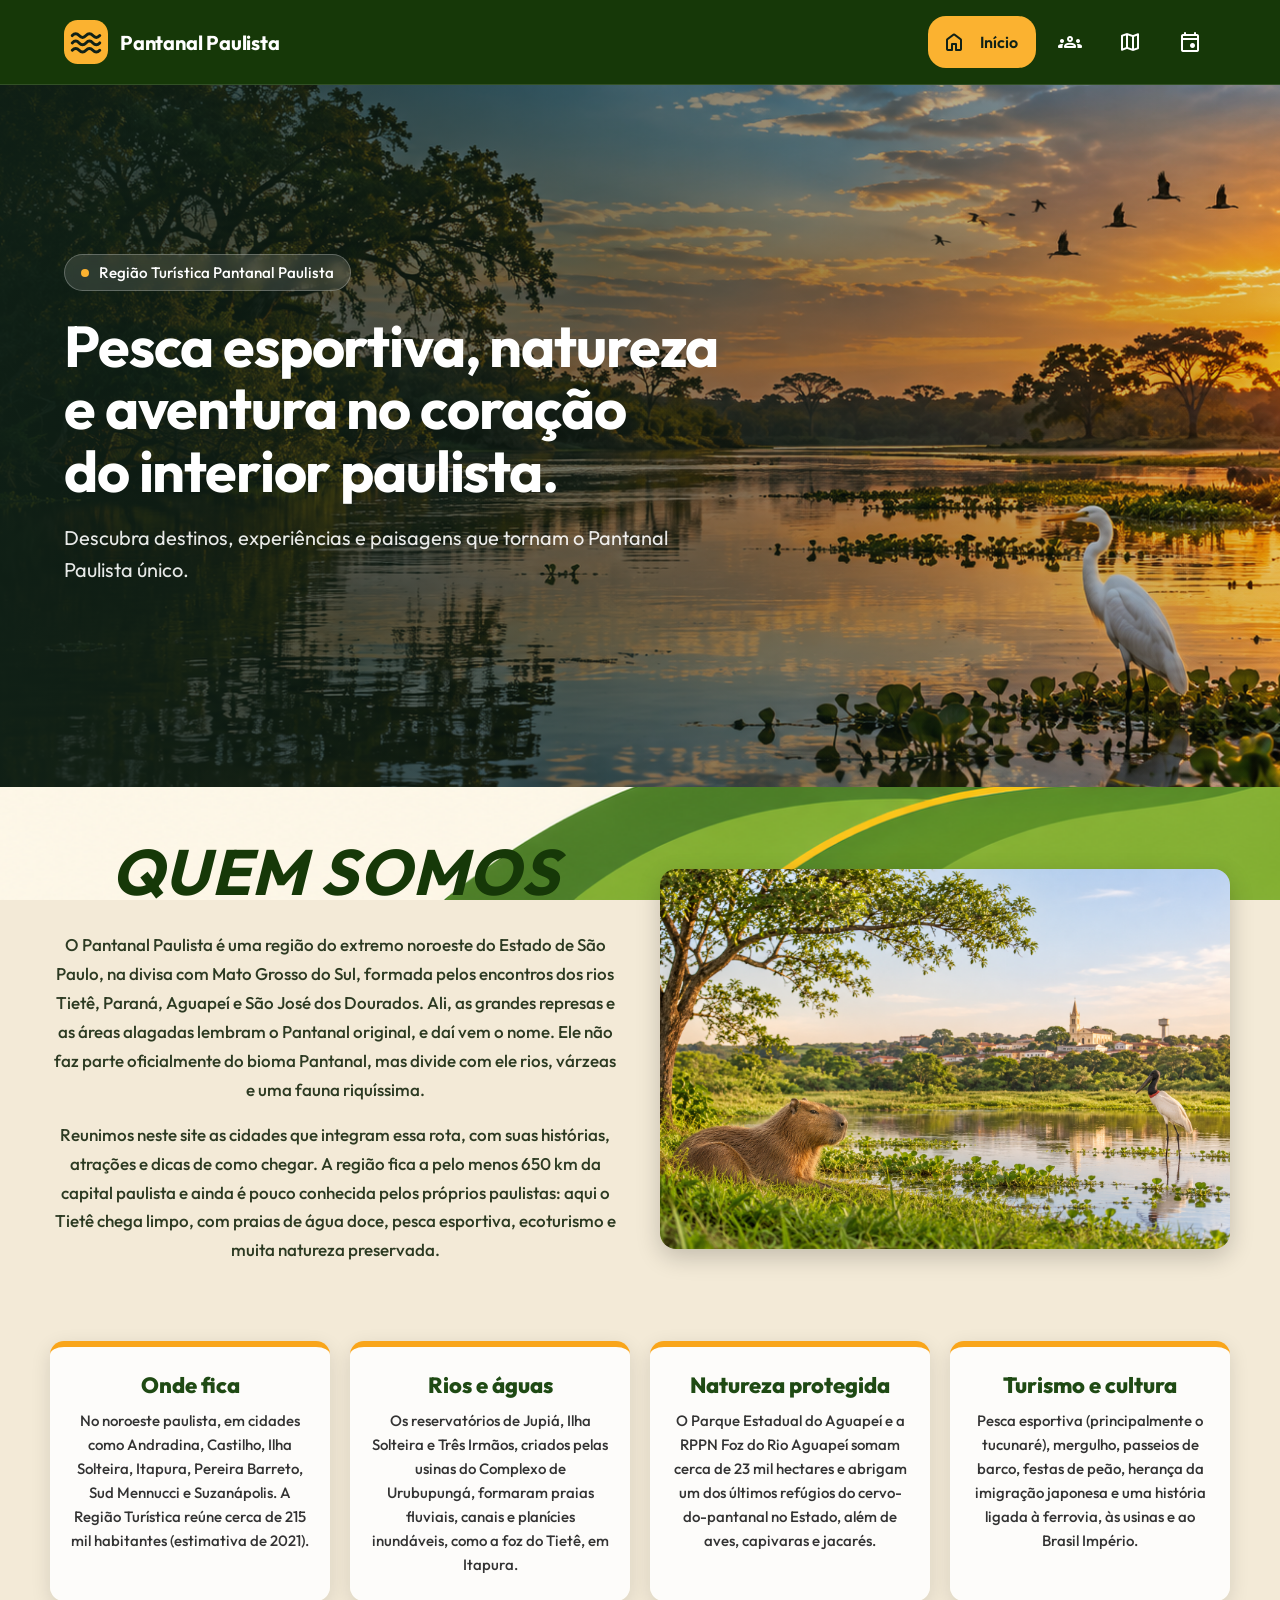
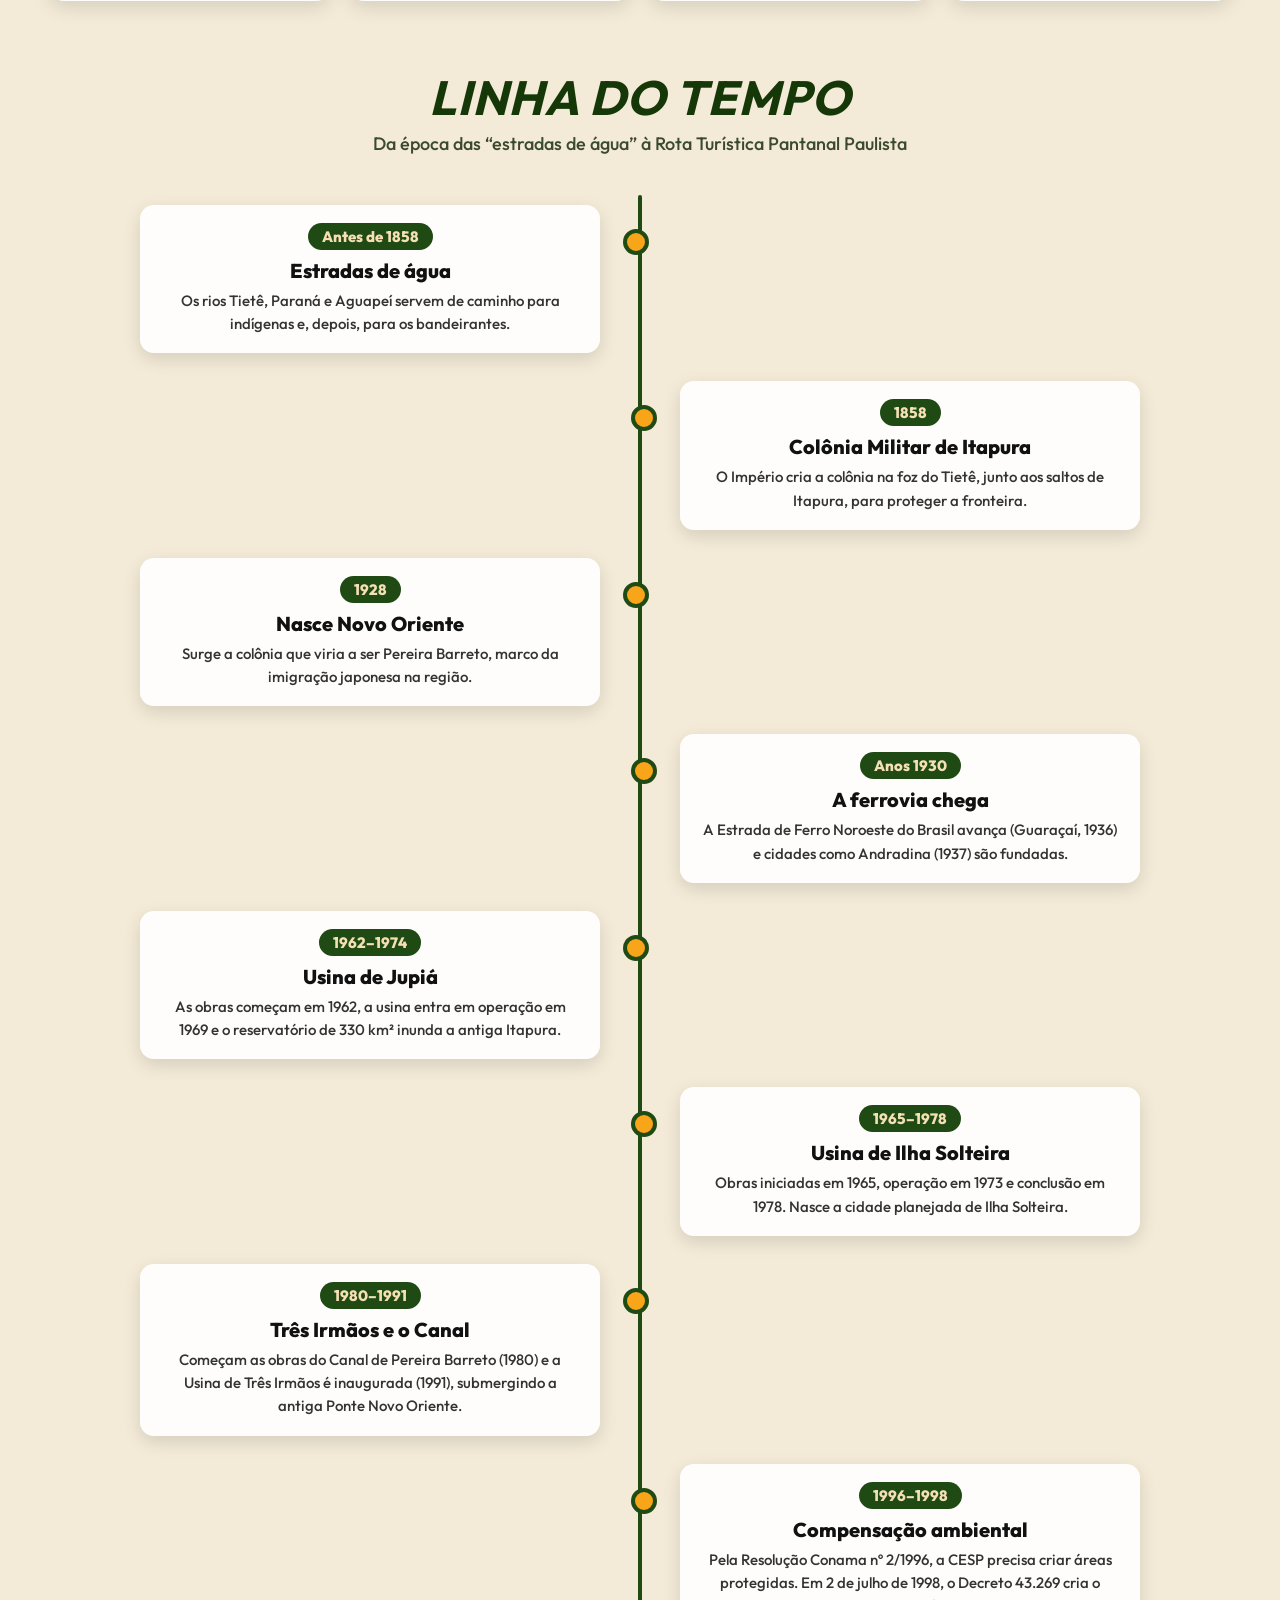
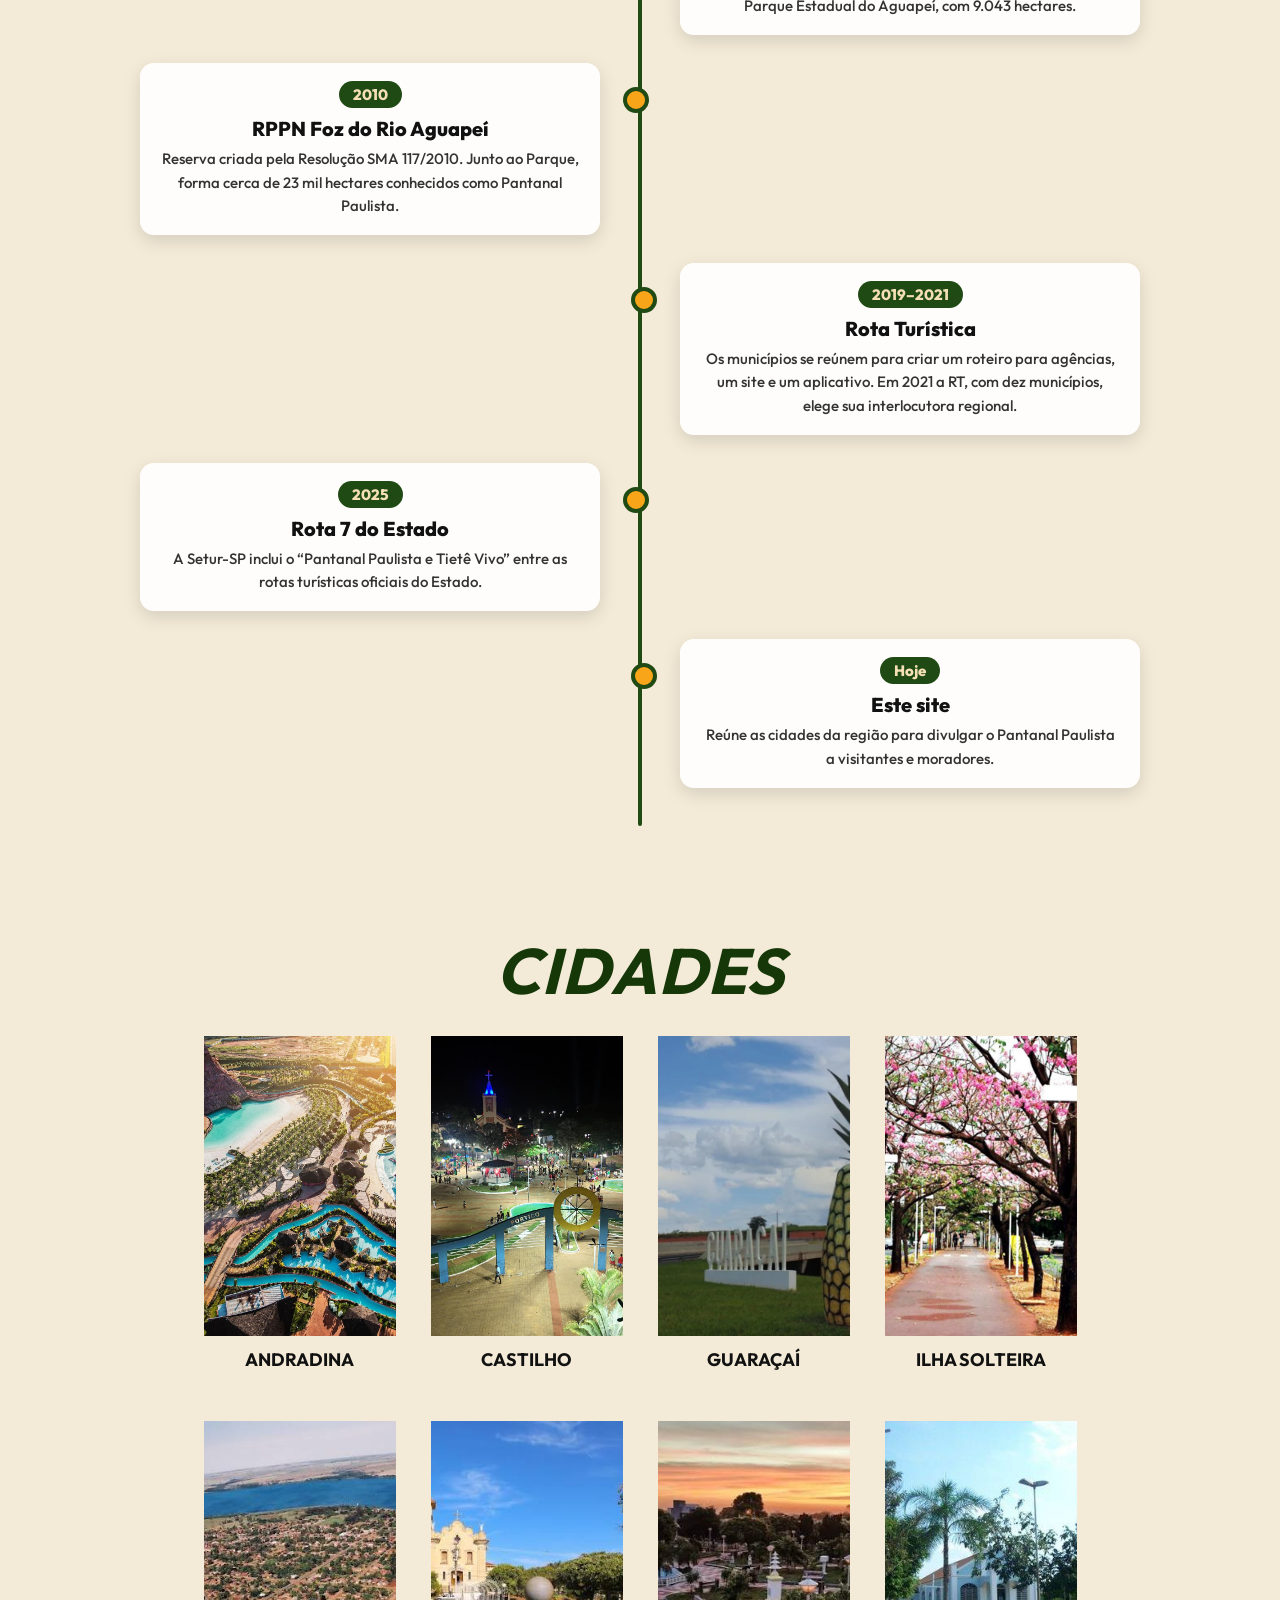
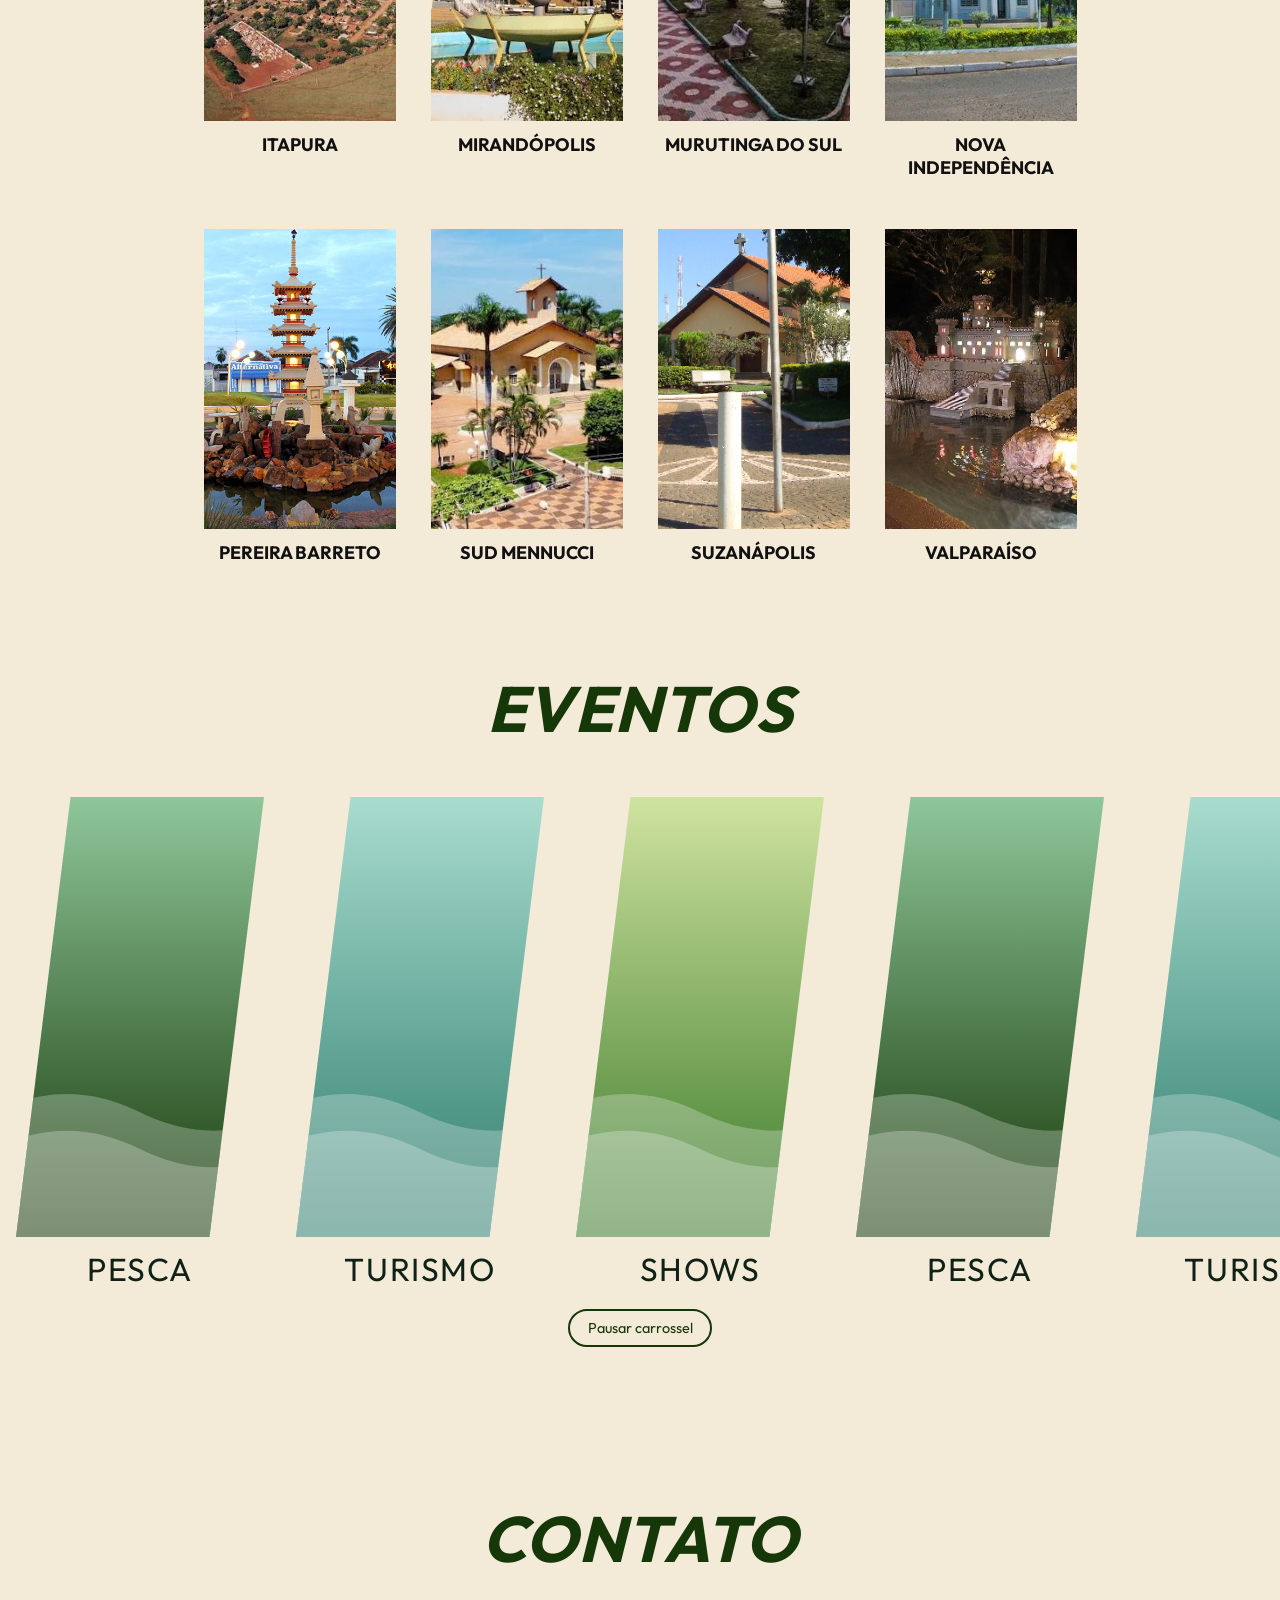
==== commit 3683c0a3: "Reordena seções, padroniza fonte Outfit, fundo bege global, ajusta menu e hero" ====
--- a/index.html
+++ b/index.html
@@ -17,8 +17,16 @@
     <!-- Avisa o CSS de que o JavaScript está ativo (usado pelo menu de celular). -->
     <script>document.documentElement.classList.add("js");</script>
 
+    <!--
+        FONTE DO SITE INTEIRO: Outfit (pesos 400, 500, 600, 700 e 800).
+        Todas as seções usam esta mesma fonte. Os pesos pedidos aqui são os
+        únicos que carregam: se um CSS pedir um peso que não está na lista
+        (ex.: 900), o navegador usa o mais próximo. Para trocar a fonte do
+        site: troque "Outfit" neste link E na variável --fonte-principal
+        (no :root do header-hero.css).
+    -->
     <link
-        href="https://fonts.googleapis.com/css2?family=Outfit:wght@400;500;600;700&display=swap"
+        href="https://fonts.googleapis.com/css2?family=Outfit:wght@400;500;600;700;800&display=swap"
         rel="stylesheet"
     >
     <link
@@ -26,14 +34,13 @@
         rel="stylesheet"
     >
 
-    <!-- Fontes das seções Cidades e Quem somos (Inter, Playfair Display, Knewave, Quicksand). -->
-    <link rel="preconnect" href="https://fonts.googleapis.com">
-    <link rel="preconnect" href="https://fonts.gstatic.com" crossorigin>
-    <link
-        href="https://fonts.googleapis.com/css2?family=Inter:wght@400;500;600&family=Knewave&family=Playfair+Display:wght@700;800;900&family=Quicksand:wght@500;600;700&display=swap"
-        rel="stylesheet"
-    >
-
+    <!--
+        ARQUIVOS DE ESTILO (a ORDEM importa: se duas regras tiverem o mesmo
+        peso, vale a do arquivo que vem por último):
+          1) header-hero.css       -> cores, fonte padrão, fundo bege,
+                                      títulos, cabeçalho, hero e Eventos
+          2) cidades-quem-somos.css -> seções Quem somos, Cidades e Mapas
+    -->
     <link rel="stylesheet" href="header-hero.css">
     <link rel="stylesheet" href="cidades-quem-somos.css">
 
@@ -95,6 +102,18 @@
             >
                 <ul class="main-navigation__list">
 
+                    <!--
+                        ORDEM DO MENU: os itens aparecem na MESMA ordem em que
+                        estão aqui. Para mudar a ordem, recorte um bloco
+                        <li>...</li> inteiro e cole em outra posição.
+                        Cada href (ex.: "#cidades") deve ser o id de uma
+                        seção do <main> mais abaixo. Hoje a ordem do menu
+                        acompanha a ordem da página: Início, Quem somos,
+                        Cidades e Eventos.
+                        O item "Contato" foi retirado do menu. Para recolocar,
+                        crie um <li> igual aos outros com href="#contato"
+                        (ícone "mail"); a seção #contato continua na página.
+                    -->
                     <li class="main-navigation__item">
                         <a class="main-navigation__link" href="#inicio" aria-current="location">
                             <span
@@ -106,6 +125,16 @@
                     </li>
 
                     <li class="main-navigation__item">
+                        <a class="main-navigation__link" href="#quem-somos">
+                            <span
+                                class="main-navigation__icon material-symbols-rounded"
+                                aria-hidden="true"
+                            >groups</span>
+                            <span class="main-navigation__text">Quem somos</span>
+                        </a>
+                    </li>
+
+                    <li class="main-navigation__item">
                         <a class="main-navigation__link" href="#cidades">
                             <span
                                 class="main-navigation__icon material-symbols-rounded"
@@ -125,26 +154,6 @@
                         </a>
                     </li>
 
-                    <li class="main-navigation__item">
-                        <a class="main-navigation__link" href="#quem-somos">
-                            <span
-                                class="main-navigation__icon material-symbols-rounded"
-                                aria-hidden="true"
-                            >groups</span>
-                            <span class="main-navigation__text">Quem somos</span>
-                        </a>
-                    </li>
-
-                    <li class="main-navigation__item">
-                        <a class="main-navigation__link" href="#contato">
-                            <span
-                                class="main-navigation__icon material-symbols-rounded"
-                                aria-hidden="true"
-                            >mail</span>
-                            <span class="main-navigation__text">Contato</span>
-                        </a>
-                    </li>
-
                 </ul>
             </nav>
         </div>
@@ -166,944 +175,42 @@
                     <p class="hero__description">
                         Descubra destinos, experiências e paisagens que tornam o Pantanal Paulista único.
                     </p>
+                    <!--
+                        BOTÃO DO HERO (removido).
+                        Para RECOLOCAR o botão "Conheça as cidades", apague
+                        as marcas de comentário (a abertura e o fechamento) ao
+                        redor do <a> abaixo. Ele é estilizado por .hero__action
+                        no header-hero.css.
+                        Para mudar o destino do clique, troque o href
+                        (ex.: "#quem-somos" leva à seção Quem somos).
 
                     <a class="hero__action" href="#cidades">
                         Conheça as cidades
                     </a>
+                    -->
                 </div>
             </div>
         </section>
 
-        <section class="content-section" id="cidades" aria-labelledby="cidades-title">
-
-            <!-- Título principal da seção -->
-            <h2 class="titulos" id="cidades-title">CIDADES</h2>
-
-            <!-- Caixa que agrupa todos os cards e os organiza lado a lado -->
-            <div class="listaCards">
-
-                <!-- ---------------------------------------------------------
-                     COMO FUNCIONA CADA CARD (vale para todas as cidades):
-                       - imagem        -> foto da cidade
-                       - card-conteudo -> texto + botão que só aparecem ao
-                                          passar o mouse por cima da foto
-                       - card-titulo   -> nome da cidade, sempre visível
-                                          abaixo da foto
-                     O botão leva até o mapa da cidade (seção 2 desta página).
-                     Para editar: troque a foto em "src", o texto dentro do <p>
-                     e o nome dentro do <h3>.
-                     --------------------------------------------------------- -->
-
-                <!-- CARD: Andradina -->
-                <div class="card-imagem-caixa">
-
-                    <!-- Foto da cidade (arquivo andra.jpg na mesma pasta) -->
-                    <img class="imgCard" loading="lazy" src="assets/img/cidades/andra.jpg" alt="Parque aquático">
-
-                    <!-- Camada que aparece ao passar o mouse -->
-                    <div class="card-conteudo">
-                        <p class="card-texto">Terra do Rei do Gado, banhada pelo Rio Tietê. Turismo religioso, romarias e parque aquático.</p>
-
-                        <!-- href="#mapa-andradina" leva ao mapa com esse mesmo id, lá embaixo -->
-                        <a class="card-botao" href="#mapa-andradina">Saiba mais</a>
-                    </div>
-
-                    <!-- Nome da cidade -->
-                    <h3 class="card-titulo">Andradina</h3>
-
-                </div>
-
-
-                <!-- CARD: Castilho -->
-                <div class="card-imagem-caixa">
-
-                    <img class="imgCard" loading="lazy" src="assets/img/cidades/castilho.jpg" alt="Parque aquático">
-
-                    <!-- Camada que aparece ao passar o mouse -->
-                    <div class="card-conteudo">
-                        <p class="card-texto">Porta de entrada do Pantanal Paulista e Paraíso do Pescador, com rios e o varjão.</p>
-                        <a class="card-botao" href="#mapa-castilho">Saiba mais</a>
-                    </div>
-
-                    <h3 class="card-titulo">Castilho</h3>
-
-                </div>
-
-
-                <!-- CARD: Guaraçaí -->
-                <div class="card-imagem-caixa">
-
-                    <img class="imgCard" loading="lazy" src="assets/img/cidades/guaracai.webp" alt="">
-
-                    <!-- Camada que aparece ao passar o mouse -->
-                    <div class="card-conteudo">
-                        <p class="card-texto">Terra do Abacaxi, integra a rota do Pantanal Paulista, com natureza e a tranquilidade do interior.</p>
-                        <a class="card-botao" href="#mapa-guaracai">Saiba mais</a>
-                    </div>
-
-                    <h3 class="card-titulo">Guaraçaí</h3>
-
-                </div>
-
-
-                <!-- CARD: Ilha Solteira -->
-                <div class="card-imagem-caixa">
-
-                    <img class="imgCard" loading="lazy" src="assets/img/cidades/ilha.jpg" alt="">
-
-                    <!-- Camada que aparece ao passar o mouse -->
-                    <div class="card-conteudo">
-                        <p class="card-texto">Estância Turística e paraíso dos esportes aquáticos, com a usina hidrelétrica.</p>
-                        <a class="card-botao" href="#mapa-ilha-solteira">Saiba mais</a>
-                    </div>
-
-                    <h3 class="card-titulo">Ilha Solteira</h3>
-
-                </div>
-
-
-                <!-- CARD: Itapura -->
-                <div class="card-imagem-caixa">
-
-                    <img class="imgCard" loading="lazy" src="assets/img/cidades/itapura.jfif" alt="Parque aquático">
-
-                    <!-- Camada que aparece ao passar o mouse -->
-                    <div class="card-conteudo">
-                        <p class="card-texto">Prainha Municipal e Cachoeira do Córrego da Onça, entre os rios Tietê e Paraná.</p>
-                        <a class="card-botao" href="#mapa-itapura">Saiba mais</a>
-                    </div>
-
-                    <h3 class="card-titulo">Itapura</h3>
-
-                </div>
-
-
-                <!-- CARD: Mirandópolis -->
-                <div class="card-imagem-caixa">
-
-                    <img class="imgCard" loading="lazy" src="assets/img/cidades/mirandopolis.jfif" alt="Parque aquático">
-
-                    <!-- Camada que aparece ao passar o mouse -->
-                    <div class="card-conteudo">
-                        <p class="card-texto">Igreja de São João Batista, com vitrais e ladrilhos, e a comunidade Yuba de cultura japonesa.</p>
-                        <a class="card-botao" href="#mapa-mirandopolis">Saiba mais</a>
-                    </div>
-
-                    <h3 class="card-titulo">Mirandópolis</h3>
-
-                </div>
-
-
-                <!-- CARD: Murutinga do Sul -->
-                <div class="card-imagem-caixa">
-
-                    <img class="imgCard" loading="lazy" src="assets/img/cidades/murutinga.jfif" alt="Parque aquático">
-
-                    <!-- Camada que aparece ao passar o mouse -->
-                    <div class="card-conteudo">
-                        <p class="card-texto">Pequena cidade da rota do Pantanal Paulista, ideal para descansar em meio à natureza.</p>
-                        <a class="card-botao" href="#mapa-murutinga">Saiba mais</a>
-                    </div>
-
-                    <h3 class="card-titulo">Murutinga do Sul</h3>
-
-                </div>
-
-
-                <!-- CARD: Nova Independência -->
-                <div class="card-imagem-caixa">
-
-                    <img class="imgCard" loading="lazy" src="assets/img/cidades/nova.jpg" alt="Parque aquático">
-
-                    <!-- Camada que aparece ao passar o mouse -->
-                    <div class="card-conteudo">
-                        <p class="card-texto">Turismo rural e contato com a natureza no coração da região do Pantanal Paulista.</p>
-                        <a class="card-botao" href="#mapa-nova-independencia">Saiba mais</a>
-                    </div>
-
-                    <h3 class="card-titulo">Nova Independência</h3>
-
-                </div>
-
-
-                <!-- CARD: Pereira Barreto -->
-                <div class="card-imagem-caixa">
-
-                    <img class="imgCard" loading="lazy" src="assets/img/cidades/barreto.jpg" alt="Parque aquático">
-
-                    <!-- Camada que aparece ao passar o mouse -->
-                    <div class="card-conteudo">
-                        <p class="card-texto">Pesca esportiva no Rio Tietê e forte herança da imigração japonesa.</p>
-                        <a class="card-botao" href="#mapa-pereira-barreto">Saiba mais</a>
-                    </div>
-
-                    <h3 class="card-titulo">Pereira Barreto</h3>
-
-                </div>
-
-
-                <!-- CARD: Sud Mennucci -->
-                <div class="card-imagem-caixa">
-
-                    <img class="imgCard" loading="lazy" src="assets/img/cidades/sud.jfif" alt="Parque aquático">
-
-                    <!-- Camada que aparece ao passar o mouse -->
-                    <div class="card-conteudo">
-                        <p class="card-texto">Natureza, turismo rural e pesca esportiva nos rios da região.</p>
-                        <a class="card-botao" href="#mapa-sud-mennucci">Saiba mais</a>
-                    </div>
-
-                    <h3 class="card-titulo">Sud Mennucci</h3>
-
-                </div>
-
-
-                <!-- CARD: Suzanápolis -->
-                <div class="card-imagem-caixa">
-
-                    <img class="imgCard" loading="lazy" src="assets/img/cidades/suzanapolis.webp" alt="Parque aquático">
-
-                    <!-- Camada que aparece ao passar o mouse -->
-                    <div class="card-conteudo">
-                        <p class="card-texto">Pesca esportiva e contato com a natureza, com o charme das cidades pequenas.</p>
-                        <a class="card-botao" href="#mapa-suzanapolis">Saiba mais</a>
-                    </div>
-
-                    <h3 class="card-titulo">Suzanápolis</h3>
-
-                </div>
-
-
-                <!-- CARD: Valparaíso -->
-                <div class="card-imagem-caixa">
-
-                    <img class="imgCard" loading="lazy" src="assets/img/cidades/valparaiso.jpg" alt="Parque aquático">
-
-                    <!-- Camada que aparece ao passar o mouse -->
-                    <div class="card-conteudo">
-                        <p class="card-texto">Trilhas de moto, cultura oriental e a Praça Matriz com fonte luminosa e castelo bonsai.</p>
-                        <a class="card-botao" href="#mapa-valparaiso">Saiba mais</a>
-                    </div>
-
-                    <h3 class="card-titulo">Valparaíso</h3>
-
-                </div>
-
-            </div>
-            <!-- Fim da caixa que agrupa os cards -->
-
-        </section>
-        <!-- Fim da SEÇÃO 1: CIDADES -->
-
-
         <!-- =================================================================
-             SEÇÃO 2: INFORMAÇÕES E MAPAS
-             Esta seção fica ESCONDIDA quando a página abre. Quando o visitante
-             clica num botão de um card, ela aparece mostrando SOMENTE o mapa
-             da cidade escolhida. Isso é controlado pelo CSS (cidades-quem-somos.css), por
-             meio do id de cada mapa (ex.: id="mapa-andradina").
-
-             Para cada cidade existe um bloco com:
-               - o nome da cidade (h2)
-               - as informações da cidade (div class="info-cidade"):
-                 sobre, dados rápidos, atrações e como chegar
-               - o mapa do Google Maps (iframe)
-               - o botão para voltar à lista de cidades
-             O endereço do mapa fica no "src" do iframe (q=Nome da cidade).
+             ORDEM DAS SEÇÕES DA PÁGINA (de cima para baixo):
+               1) Hero (banner)            id="inicio"
+               2) Quem somos               id="quem-somos"
+               3) Cidades                  id="cidades"
+               4) Informações e mapas      id="mapas" (escondida até clicar
+                                           em "Saiba mais" de uma cidade)
+               5) Eventos                  id="eventos"
+               6) Contato                  id="contato"
+             Para mudar a ordem, recorte uma <section> INTEIRA (da abertura
+             até o </section> dela) e cole em outro lugar. Lembre de mudar
+             também a ordem dos itens do menu lá em cima, para os dois
+             ficarem iguais.
+             Todas as seções abaixo do hero têm class="content-section", que
+             é o que aplica o fundo bege (ver header-hero.css).
              ================================================================= -->
-        <section id="mapas">
-
-            <!-- Título da seção de informações + mapas -->
-            <h2 class="titulos">INFORMAÇÕES E LOCALIZAÇÃO</h2>
-
-            <!-- MAPA: Andradina -->
-            <div class="mapa-cidade" id="mapa-andradina">
-                <h2 class="mapa-titulo">Andradina</h2>
-
-                <!-- INFORMAÇÕES DA CIDADE -->
-                <div class="info-cidade">
-
-                    <!-- Texto de apresentação -->
-                    <h3 class="info-subtitulo">Sobre a cidade</h3>
-                    <p class="info-descricao">Andradina é a cidade-polo do extremo noroeste paulista e leva o título de Terra do Rei do Gado. Sua fundação foi idealizada em 1932 pelo fazendeiro Antônio Joaquim de Moura Andrade, o “Rei do Gado”, maior criador de gado do Brasil e nome que a cidade carrega até hoje. Fundada em 11 de julho de 1937 e transformada em município em 1938, é banhada ao norte pelo Rio Tietê e reúne turismo de negócios, turismo religioso (festas e romarias), cultura e lazer em família.</p>
-
-                    <!-- Dados rápidos (aparecem em "cartinhas" lado a lado) -->
-                    <div class="info-dados">
-                        <div class="info-dado">
-                            <span class="info-dado-titulo">População (Censo 2022)</span>
-                            <span class="info-dado-valor">59.783</span>
-                        </div>
-                        <div class="info-dado">
-                            <span class="info-dado-titulo">Emancipação</span>
-                            <span class="info-dado-valor">1938</span>
-                        </div>
-                        <div class="info-dado">
-                            <span class="info-dado-titulo">Área</span>
-                            <span class="info-dado-valor">964,2 km²</span>
-                        </div>
-                        <div class="info-dado">
-                            <span class="info-dado-titulo">Gentílico</span>
-                            <span class="info-dado-valor">andradinense</span>
-                        </div>
-                    </div>
-
-                    <!-- Lista de atrações -->
-                    <h3 class="info-subtitulo">Principais atrações</h3>
-                    <ul class="info-lista">
-                        <li>Complexo Turístico Thermas Acqualinda: parque aquático e Parque dos Dinossauros, diversão para toda a família</li>
-                        <li>Casa da Cultura Cora Coralina</li>
-                        <li>Zoológico Municipal, com mata nativa preservada dentro da área urbana</li>
-                        <li>Centro Cultural Pioneiros de Andradina, instalado na antiga estação ferroviária</li>
-                        <li>Praça Moura Andrade (a praça central, com esculturas de personagens importantes da cidade) e Memorial Adélio Sarro</li>
-                        <li>Igreja Matriz de São Sebastião e Igreja Nossa Senhora das Graças, no roteiro do turismo religioso</li>
-                        <li>Fazenda São Francisco / Bufalare Cavalgare: cavalgadas e trilha off road para bike</li>
-                        <li>EXPOAN, a Exposição Agropecuária de Andradina, maior evento do calendário da cidade</li>
-                    </ul>
-
-                    <!-- Informações de acesso -->
-                    <h3 class="info-subtitulo">Como chegar</h3>
-                    <p class="info-descricao">Andradina fica a cerca de 630 km da capital paulista, no entroncamento da Rodovia Marechal Rondon (SP-300) com a Rodovia Euclides de Oliveira Figueiredo (SP-563). A cidade também tem aeroporto estadual (Paulino Ribeiro de Andrade) e é a principal referência para quem visita as cidades vizinhas do Pantanal Paulista.</p>
-
-                </div>
-                <!-- Fim das informações da cidade -->
-
-                <!-- Título do mapa -->
-                <h3 class="info-subtitulo info-subtitulo-mapa">Localização</h3>
-
-
-                <!-- Mapa do Google Maps embutido na página -->
-                <iframe src="https://www.google.com/maps?q=Andradina,SP,Brasil&output=embed" loading="lazy" allowfullscreen referrerpolicy="no-referrer-when-downgrade"></iframe>
-
-                <!-- Botão que rola a página de volta para a lista de cidades -->
-                <a class="card-botao" href="#cidades">← Voltar às cidades</a>
-            </div>
-
-            <!-- MAPA: Castilho -->
-            <div class="mapa-cidade" id="mapa-castilho">
-                <h2 class="mapa-titulo">Castilho</h2>
-
-                <!-- INFORMAÇÕES DA CIDADE -->
-                <div class="info-cidade">
-
-                    <!-- Texto de apresentação -->
-                    <h3 class="info-subtitulo">Sobre a cidade</h3>
-                    <p class="info-descricao">Conhecida como o Paraíso do Pescador e a porta de entrada do Pantanal Paulista, Castilho fica às margens do Rio Paraná, na divisa com Mato Grosso do Sul, e é banhada também pelos rios Tietê e Aguapeí, uma das maiores extensões de águas interiores do país. Emancipada de Andradina em 1953, tem mais de 500 ranchos de pesca e recebe pescadores de todo o Brasil, principalmente atrás do tucunaré, além de quem busca ecoturismo, passeios de barco e a observação da fauna e da flora pantaneiras.</p>
-
-                    <!-- Dados rápidos (aparecem em "cartinhas" lado a lado) -->
-                    <div class="info-dados">
-                        <div class="info-dado">
-                            <span class="info-dado-titulo">População (Censo 2022)</span>
-                            <span class="info-dado-valor">19.977</span>
-                        </div>
-                        <div class="info-dado">
-                            <span class="info-dado-titulo">Emancipação</span>
-                            <span class="info-dado-valor">1953</span>
-                        </div>
-                        <div class="info-dado">
-                            <span class="info-dado-titulo">Área</span>
-                            <span class="info-dado-valor">1.065,3 km²</span>
-                        </div>
-                        <div class="info-dado">
-                            <span class="info-dado-titulo">Gentílico</span>
-                            <span class="info-dado-valor">castilhense</span>
-                        </div>
-                    </div>
-
-                    <!-- Lista de atrações -->
-                    <h3 class="info-subtitulo">Principais atrações</h3>
-                    <ul class="info-lista">
-                        <li>Rio Paraná e represa da Usina Hidrelétrica de Jupiá (Engenheiro Souza Dias): pesca e passeios de barco</li>
-                        <li>Foz do Rio Tietê e Rio Aguapeí: pesca esportiva e observação da fauna do bioma pantaneiro</li>
-                        <li>RPPN Foz do Aguapeí, área protegida que, junto com o Parque Estadual do Aguapeí, forma o Pantanal Paulista</li>
-                        <li>Prainha Municipal</li>
-                        <li>Pontes ferroviária (Francisco Sá) e rodoviária sobre o Rio Paraná, com vista impressionante do rio</li>
-                        <li>Estação Ferroviária Alfredo de Castilho, Igreja Matriz de São José e Capela Bom Jesus da Lapa</li>
-                        <li>Alambique Estância São João e Orquidário</li>
-                        <li>Torneios de pesca esportiva ao longo do ano</li>
-                    </ul>
-
-                    <!-- Informações de acesso -->
-                    <h3 class="info-subtitulo">Como chegar</h3>
-                    <p class="info-descricao">Castilho fica no extremo noroeste paulista, ao lado de Andradina (de onde se emancipou), na margem do Rio Paraná em frente a Três Lagoas (MS), com pontes que ligam os dois estados. A região do Pantanal Paulista está a pelo menos 650 km da capital, então vale planejar a viagem com calma e aproveitar o fim de semana inteiro.</p>
-
-                </div>
-                <!-- Fim das informações da cidade -->
-
-                <!-- Título do mapa -->
-                <h3 class="info-subtitulo info-subtitulo-mapa">Localização</h3>
-
-                <iframe src="https://www.google.com/maps?q=Castilho,SP,Brasil&output=embed" loading="lazy" allowfullscreen></iframe>
-                <a class="card-botao" href="#cidades">← Voltar às cidades</a>
-            </div>
-
-            <!-- MAPA: Guaraçaí -->
-            <div class="mapa-cidade" id="mapa-guaracai">
-                <h2 class="mapa-titulo">Guaraçaí</h2>
-
-                <!-- INFORMAÇÕES DA CIDADE -->
-                <div class="info-cidade">
-
-                    <!-- Texto de apresentação -->
-                    <h3 class="info-subtitulo">Sobre a cidade</h3>
-                    <p class="info-descricao">Guaraçaí, nome que vem do tupi coaracy (“sol”), é a Capital do Abacaxi do Estado de São Paulo e também é chamada de Cidade Presépio. A região foi ocupada a partir de 1925, na Fazenda João Machado, e se desenvolveu com a chegada da Estrada de Ferro Noroeste do Brasil, em 1936. Virou município em 1948 e hoje une a tradição da fruticultura (abacaxi e polpa de frutas) ao turismo rural, à natureza e ao ritmo tranquilo do interior.</p>
-
-                    <!-- Dados rápidos (aparecem em "cartinhas" lado a lado) -->
-                    <div class="info-dados">
-                        <div class="info-dado">
-                            <span class="info-dado-titulo">População (Censo 2022)</span>
-                            <span class="info-dado-valor">7.441</span>
-                        </div>
-                        <div class="info-dado">
-                            <span class="info-dado-titulo">Emancipação</span>
-                            <span class="info-dado-valor">1948</span>
-                        </div>
-                        <div class="info-dado">
-                            <span class="info-dado-titulo">Área</span>
-                            <span class="info-dado-valor">569,2 km²</span>
-                        </div>
-                        <div class="info-dado">
-                            <span class="info-dado-titulo">Gentílico</span>
-                            <span class="info-dado-valor">guaraçaiense</span>
-                        </div>
-                    </div>
-
-                    <!-- Lista de atrações -->
-                    <h3 class="info-subtitulo">Principais atrações</h3>
-                    <ul class="info-lista">
-                        <li>Festa do Abacaxi, evento anual que reúne turistas para saborear pratos e doces feitos com a fruta (17ª edição em 2023)</li>
-                        <li>Cavalgada entre amigos, criada em 2008 e principal atrativo do turismo rural</li>
-                        <li>Cachoeira Maraní, em propriedade particular aberta a visitantes</li>
-                        <li>Plantações de abacaxi, que fazem da cidade referência estadual na produção da fruta</li>
-                        <li>Parque Estadual do Aguapeí, unidade de conservação que abrange também o território de Guaraçaí</li>
-                    </ul>
-
-                    <!-- Informações de acesso -->
-                    <h3 class="info-subtitulo">Como chegar</h3>
-                    <p class="info-descricao">Guaraçaí fica na microrregião de Andradina e faz divisa com Andradina, Junqueirópolis, Mirandópolis, Murutinga do Sul, Nova Independência e Pereira Barreto. Para chegar, a referência regional é Andradina, a cerca de 630 km de São Paulo pela Rodovia Marechal Rondon (SP-300).</p>
-
-                </div>
-                <!-- Fim das informações da cidade -->
-
-                <!-- Título do mapa -->
-                <h3 class="info-subtitulo info-subtitulo-mapa">Localização</h3>
-
-                <iframe src="https://www.google.com/maps?q=Guaraçaí,SP,Brasil&output=embed" loading="lazy" allowfullscreen></iframe>
-                <a class="card-botao" href="#cidades">← Voltar às cidades</a>
-            </div>
-
-            <!-- MAPA: Ilha Solteira -->
-            <div class="mapa-cidade" id="mapa-ilha-solteira">
-                <h2 class="mapa-titulo">Ilha Solteira</h2>
-
-                <!-- INFORMAÇÕES DA CIDADE -->
-                <div class="info-cidade">
-
-                    <!-- Texto de apresentação -->
-                    <h3 class="info-subtitulo">Sobre a cidade</h3>
-                    <p class="info-descricao">Ilha Solteira é uma das poucas cidades planejadas do Brasil: nasceu para abrigar os trabalhadores da Usina Hidrelétrica de Ilha Solteira, cujas obras começaram em 1965, e ganhou o nome de uma ilha localizada logo abaixo da barragem. Hoje é Estância Turística e conhecida como Capital da Cultura. Cercada pelos rios Paraná, Tietê e São José dos Dourados, tem praias artificiais, pesca esportiva, esportes náuticos e um calendário cheio de festas e festivais.</p>
-
-                    <!-- Dados rápidos (aparecem em "cartinhas" lado a lado) -->
-                    <div class="info-dados">
-                        <div class="info-dado">
-                            <span class="info-dado-titulo">População (Censo 2022)</span>
-                            <span class="info-dado-valor">25.549</span>
-                        </div>
-                        <div class="info-dado">
-                            <span class="info-dado-titulo">Emancipação</span>
-                            <span class="info-dado-valor">1991</span>
-                        </div>
-                        <div class="info-dado">
-                            <span class="info-dado-titulo">Área</span>
-                            <span class="info-dado-valor">652,6 km²</span>
-                        </div>
-                        <div class="info-dado">
-                            <span class="info-dado-titulo">Gentílico</span>
-                            <span class="info-dado-valor">ilhense</span>
-                        </div>
-                    </div>
-
-                    <!-- Lista de atrações -->
-                    <h3 class="info-subtitulo">Principais atrações</h3>
-                    <ul class="info-lista">
-                        <li>Usina Hidrelétrica de Ilha Solteira: visita guiada à maior usina do Estado, com 3.444 MW de capacidade e barragem de 5,6 km</li>
-                        <li>Praia Catarina (a Prainha), no Rio Paraná, ótima para relaxar e ver o pôr do sol</li>
-                        <li>Praia Marina, no Rio São José dos Dourados, famosa pelo windsurf e pelo jet-ski</li>
-                        <li>Parque da Mantiqueira – Cidade das Crianças</li>
-                        <li>Centro de Conservação da Fauna Silvestre e Parque das Nações Indígenas</li>
-                        <li>Mirante do Rio Paraná</li>
-                        <li>Canal de Pereira Barreto, obra de engenharia que liga os reservatórios de Três Irmãos e de Ilha Solteira</li>
-                        <li>Festas e festivais, como a Fapic (em outubro, mês do aniversário da cidade), o Festival do Chopp e o Festival do Peixe</li>
-                    </ul>
-
-                    <!-- Informações de acesso -->
-                    <h3 class="info-subtitulo">Como chegar</h3>
-                    <p class="info-descricao">Ilha Solteira fica a cerca de 661 km da capital, na divisa com Mato Grosso do Sul. Saindo de São Paulo, o caminho passa pela Rodovia dos Bandeirantes (SP-348) e pela Rodovia Washington Luís (SP-310), que muda de nome ao longo do trajeto.</p>
-
-                </div>
-                <!-- Fim das informações da cidade -->
-
-                <!-- Título do mapa -->
-                <h3 class="info-subtitulo info-subtitulo-mapa">Localização</h3>
-
-                <iframe src="https://www.google.com/maps?q=Ilha+Solteira,SP,Brasil&output=embed" loading="lazy" allowfullscreen></iframe>
-                <a class="card-botao" href="#cidades">← Voltar às cidades</a>
-            </div>
-
-            <!-- MAPA: Itapura -->
-            <div class="mapa-cidade" id="mapa-itapura">
-                <h2 class="mapa-titulo">Itapura</h2>
-
-                <!-- INFORMAÇÕES DA CIDADE -->
-                <div class="info-cidade">
-
-                    <!-- Texto de apresentação -->
-                    <h3 class="info-subtitulo">Sobre a cidade</h3>
-                    <p class="info-descricao">É em Itapura que o Rio Tietê termina, encontrando o Rio Paraná. A cidade nasceu em 1858 como Colônia Militar, criada pelo Império para proteger a fronteira durante a Guerra do Paraguai, junto aos saltos de Itapura (“salto das pedras”) e Urubupungá, hoje cobertos pela represa de Jupiá. A antiga vila foi refeita em um ponto mais alto e, hoje, Itapura atrai pescadores, mergulhadores e quem gosta de natureza: águas limpas, cachoeiras e aves como tucanos, araras e garças.</p>
-
-                    <!-- Dados rápidos (aparecem em "cartinhas" lado a lado) -->
-                    <div class="info-dados">
-                        <div class="info-dado">
-                            <span class="info-dado-titulo">População (Censo 2022)</span>
-                            <span class="info-dado-valor">3.979</span>
-                        </div>
-                        <div class="info-dado">
-                            <span class="info-dado-titulo">Emancipação</span>
-                            <span class="info-dado-valor">1964</span>
-                        </div>
-                        <div class="info-dado">
-                            <span class="info-dado-titulo">Área</span>
-                            <span class="info-dado-valor">301,7 km²</span>
-                        </div>
-                        <div class="info-dado">
-                            <span class="info-dado-titulo">Gentílico</span>
-                            <span class="info-dado-valor">itapurense</span>
-                        </div>
-                    </div>
-
-                    <!-- Lista de atrações -->
-                    <h3 class="info-subtitulo">Principais atrações</h3>
-                    <ul class="info-lista">
-                        <li>Foz do Rio Tietê no Rio Paraná, paisagem de cartão-postal</li>
-                        <li>Naufrágio do vapor Tamandathay (comprado por Dom Pedro II em 1860 e afundado em 1883), a cerca de 20 metros de profundidade, nos roteiros de mergulho</li>
-                        <li>Ruínas submersas da antiga vila, da usina Eloy Chaves e dos saltos de Itapura e Urubupungá</li>
-                        <li>Prainha Municipal</li>
-                        <li>Cachoeira do Córrego da Onça</li>
-                        <li>Palácio do Imperador e ruínas da antiga Colônia Militar, patrimônio histórico do período imperial</li>
-                        <li>Festa do Peão e torneio de pesca ao tucunaré (Tucuna Free)</li>
-                    </ul>
-
-                    <!-- Informações de acesso -->
-                    <h3 class="info-subtitulo">Como chegar</h3>
-                    <p class="info-descricao">Itapura fica a cerca de 670 km da capital, na divisa com Mato Grosso do Sul, no encontro dos rios Tietê e Paraná. É um dos destinos do Pantanal Paulista mais ligados à pesca esportiva, ao mergulho e à história do Brasil Império.</p>
-
-                </div>
-                <!-- Fim das informações da cidade -->
-
-                <!-- Título do mapa -->
-                <h3 class="info-subtitulo info-subtitulo-mapa">Localização</h3>
-
-                <iframe src="https://www.google.com/maps?q=Itapura,SP,Brasil&output=embed" loading="lazy" allowfullscreen></iframe>
-                <a class="card-botao" href="#cidades">← Voltar às cidades</a>
-            </div>
-
-            <!-- MAPA: Mirandópolis -->
-            <div class="mapa-cidade" id="mapa-mirandopolis">
-                <h2 class="mapa-titulo">Mirandópolis</h2>
-
-                <!-- INFORMAÇÕES DA CIDADE -->
-                <div class="info-cidade">
-
-                    <!-- Texto de apresentação -->
-                    <h3 class="info-subtitulo">Sobre a cidade</h3>
-                    <p class="info-descricao">Mirandópolis surgiu por volta de 1920, com o avanço da Estrada de Ferro Noroeste do Brasil, foi emancipada em 1944 e instalada como município em 1º de janeiro de 1945. Tem como cartão-postal a Igreja de São João Batista, considerada um dos mais belos templos católicos do interior paulista, e abriga uma forte colônia japonesa, representada pela comunidade Yuba, que mantém viva a cultura oriental na cidade.</p>
-
-                    <!-- Dados rápidos (aparecem em "cartinhas" lado a lado) -->
-                    <div class="info-dados">
-                        <div class="info-dado">
-                            <span class="info-dado-titulo">População (Censo 2022)</span>
-                            <span class="info-dado-valor">27.983</span>
-                        </div>
-                        <div class="info-dado">
-                            <span class="info-dado-titulo">Emancipação</span>
-                            <span class="info-dado-valor">1944</span>
-                        </div>
-                        <div class="info-dado">
-                            <span class="info-dado-titulo">Área</span>
-                            <span class="info-dado-valor">917,7 km²</span>
-                        </div>
-                        <div class="info-dado">
-                            <span class="info-dado-titulo">Gentílico</span>
-                            <span class="info-dado-valor">mirandopolense</span>
-                        </div>
-                    </div>
-
-                    <!-- Lista de atrações -->
-                    <h3 class="info-subtitulo">Principais atrações</h3>
-                    <ul class="info-lista">
-                        <li>Igreja de São João Batista (Praça Papa João XXIII), cartão-postal da cidade</li>
-                        <li>Comunidade Yuba e a cultura japonesa, com forte presença da colônia nipônica</li>
-                        <li>Bosque Municipal</li>
-                        <li>Zoológico Municipal, atração popular entre as famílias</li>
-                    </ul>
-
-                    <!-- Informações de acesso -->
-                    <h3 class="info-subtitulo">Como chegar</h3>
-                    <p class="info-descricao">Mirandópolis fica a aproximadamente 600 km da capital paulista e é a segunda maior cidade da Região Turística Pantanal Paulista, o que a torna um bom ponto de apoio para conhecer as cidades vizinhas.</p>
-
-                </div>
-                <!-- Fim das informações da cidade -->
-
-                <!-- Título do mapa -->
-                <h3 class="info-subtitulo info-subtitulo-mapa">Localização</h3>
-
-                <iframe src="https://www.google.com/maps?q=Mirandópolis,SP,Brasil&output=embed" loading="lazy" allowfullscreen></iframe>
-                <a class="card-botao" href="#cidades">← Voltar às cidades</a>
-            </div>
-
-            <!-- MAPA: Murutinga do Sul -->
-            <div class="mapa-cidade" id="mapa-murutinga">
-                <h2 class="mapa-titulo">Murutinga do Sul</h2>
-
-                <!-- INFORMAÇÕES DA CIDADE -->
-                <div class="info-cidade">
-
-                    <!-- Texto de apresentação -->
-                    <h3 class="info-subtitulo">Sobre a cidade</h3>
-                    <p class="info-descricao">Pequena e acolhedora, Murutinga do Sul nasceu em 1937, quando Pedro Storti, vindo de Araçatuba, fundou um povoado na região; no mesmo ano chegou a estação da Estrada de Ferro Noroeste do Brasil. Foi distrito de Andradina com o nome de Algodoal e se emancipou em 30 de dezembro de 1953. O nome vem do tupi “moritinga” (“muito branco”), e o “do Sul” serve para diferenciá-la de uma cidade homônima no Amazonas. As tradições sertanejas são o grande destaque.</p>
-
-                    <!-- Dados rápidos (aparecem em "cartinhas" lado a lado) -->
-                    <div class="info-dados">
-                        <div class="info-dado">
-                            <span class="info-dado-titulo">População (Censo 2022)</span>
-                            <span class="info-dado-valor">3.737</span>
-                        </div>
-                        <div class="info-dado">
-                            <span class="info-dado-titulo">Emancipação</span>
-                            <span class="info-dado-valor">1953</span>
-                        </div>
-                        <div class="info-dado">
-                            <span class="info-dado-titulo">Área</span>
-                            <span class="info-dado-valor">250,9 km²</span>
-                        </div>
-                        <div class="info-dado">
-                            <span class="info-dado-titulo">Gentílico</span>
-                            <span class="info-dado-valor">murutinguense</span>
-                        </div>
-                    </div>
-
-                    <!-- Lista de atrações -->
-                    <h3 class="info-subtitulo">Principais atrações</h3>
-                    <ul class="info-lista">
-                        <li>Festa do Peão de Boiadeiro, realizada em maio no Clube de Rodeio Sela de Prata (completou 30 anos em 2026)</li>
-                        <li>Cavalgada Regional, em celebração da tradição sertaneja</li>
-                        <li>Carnaval de Rua (Carnamuru)</li>
-                        <li>Festa Junina Comunitária, famosa pelo frango assado no forno de lenha</li>
-                    </ul>
-
-                    <!-- Informações de acesso -->
-                    <h3 class="info-subtitulo">Como chegar</h3>
-                    <p class="info-descricao">Murutinga do Sul fica a cerca de 628 km da capital, na região de Andradina, e é vizinha de Guaraçaí. O melhor período para conhecer a cidade é durante a Festa do Peão, em maio, mês do aniversário do município (1º de maio).</p>
-
-                </div>
-                <!-- Fim das informações da cidade -->
-
-                <!-- Título do mapa -->
-                <h3 class="info-subtitulo info-subtitulo-mapa">Localização</h3>
-
-                <iframe src="https://www.google.com/maps?q=Murutinga+do+Sul,SP,Brasil&output=embed" loading="lazy" allowfullscreen></iframe>
-                <a class="card-botao" href="#cidades">← Voltar às cidades</a>
-            </div>
-
-            <!-- MAPA: Nova Independência -->
-            <div class="mapa-cidade" id="mapa-nova-independencia">
-                <h2 class="mapa-titulo">Nova Independência</h2>
-
-                <!-- INFORMAÇÕES DA CIDADE -->
-                <div class="info-cidade">
-
-                    <!-- Texto de apresentação -->
-                    <h3 class="info-subtitulo">Sobre a cidade</h3>
-                    <p class="info-descricao">A povoação de Nova Independência nasceu de uma pousada de boiadeiros na beira da estrada, e o reconhecido fundador é João Theodoro Batista. Virou distrito de Andradina em 1948 e município em 1964. Hoje é conhecida por abrigar a sede do Parque Estadual do Aguapeí, parte do Pantanal Paulista e um dos últimos lugares do Estado onde o cervo-do-pantanal ainda vive em liberdade, perfeito para quem busca natureza, turismo rural e tranquilidade.</p>
-
-                    <!-- Dados rápidos (aparecem em "cartinhas" lado a lado) -->
-                    <div class="info-dados">
-                        <div class="info-dado">
-                            <span class="info-dado-titulo">População (Censo 2022)</span>
-                            <span class="info-dado-valor">4.609</span>
-                        </div>
-                        <div class="info-dado">
-                            <span class="info-dado-titulo">Emancipação</span>
-                            <span class="info-dado-valor">1964</span>
-                        </div>
-                        <div class="info-dado">
-                            <span class="info-dado-titulo">Área</span>
-                            <span class="info-dado-valor">265,0 km²</span>
-                        </div>
-                        <div class="info-dado">
-                            <span class="info-dado-titulo">Gentílico</span>
-                            <span class="info-dado-valor">independentino</span>
-                        </div>
-                    </div>
-
-                    <!-- Lista de atrações -->
-                    <h3 class="info-subtitulo">Principais atrações</h3>
-                    <ul class="info-lista">
-                        <li>Parque Estadual do Aguapeí, com mais de 9 mil hectares, que protege a planície de inundação do Rio Aguapeí</li>
-                        <li>Cervo-do-pantanal, um dos símbolos da fauna do parque</li>
-                        <li>Trilhas autoguiadas, com entrada gratuita</li>
-                        <li>Passeios de barco e praias de água doce no Rio Aguapeí</li>
-                        <li>Turismo rural em meio à natureza do Pantanal Paulista</li>
-                    </ul>
-
-                    <!-- Informações de acesso -->
-                    <h3 class="info-subtitulo">Como chegar</h3>
-                    <p class="info-descricao">O Parque Estadual do Aguapeí fica na Rodovia General Euclides de Oliveira Figueiredo, km 161, na zona rural de Nova Independência. Como a região é de natureza preservada e há poucas estruturas turísticas, vale se informar antes sobre horários e condições de visita.</p>
-
-                </div>
-                <!-- Fim das informações da cidade -->
-
-                <!-- Título do mapa -->
-                <h3 class="info-subtitulo info-subtitulo-mapa">Localização</h3>
-
-                <iframe src="https://www.google.com/maps?q=Nova+Independência,SP,Brasil&output=embed" loading="lazy" allowfullscreen></iframe>
-                <a class="card-botao" href="#cidades">← Voltar às cidades</a>
-            </div>
-
-            <!-- MAPA: Pereira Barreto -->
-            <div class="mapa-cidade" id="mapa-pereira-barreto">
-                <h2 class="mapa-titulo">Pereira Barreto</h2>
-
-                <!-- INFORMAÇÕES DA CIDADE -->
-                <div class="info-cidade">
-
-                    <!-- Texto de apresentação -->
-                    <h3 class="info-subtitulo">Sobre a cidade</h3>
-                    <p class="info-descricao">Pereira Barreto é um marco da imigração japonesa no Brasil. Fundada em 11 de agosto de 1928 com o nome de Novo Oriente, quando a Sociedade Colonizadora do Brasil adquiriu parte das terras, tornou-se município em 1938 e recebeu o nome do médico e cientista Luiz Pereira Barreto. Hoje é Estância Turística, banhada pelo Rio Tietê no reservatório da Usina de Três Irmãos, e famosa pela pesca ao tucunaré e pela Festa das Nações.</p>
-
-                    <!-- Dados rápidos (aparecem em "cartinhas" lado a lado) -->
-                    <div class="info-dados">
-                        <div class="info-dado">
-                            <span class="info-dado-titulo">População (Censo 2022)</span>
-                            <span class="info-dado-valor">24.095</span>
-                        </div>
-                        <div class="info-dado">
-                            <span class="info-dado-titulo">Emancipação</span>
-                            <span class="info-dado-valor">1938</span>
-                        </div>
-                        <div class="info-dado">
-                            <span class="info-dado-titulo">Área</span>
-                            <span class="info-dado-valor">974,2 km²</span>
-                        </div>
-                        <div class="info-dado">
-                            <span class="info-dado-titulo">Gentílico</span>
-                            <span class="info-dado-valor">pereira-barretense</span>
-                        </div>
-                    </div>
-
-                    <!-- Lista de atrações -->
-                    <h3 class="info-subtitulo">Principais atrações</h3>
-                    <ul class="info-lista">
-                        <li>Praia Municipal Pôr do Sol, praia artificial no Rio Tietê com águas cristalinas, 328 metros de areia e um pôr do sol inesquecível</li>
-                        <li>Canal de Pereira Barreto, com 9,6 km de extensão navegável, que liga os reservatórios de Três Irmãos e Ilha Solteira (obras iniciadas em 1980)</li>
-                        <li>Usina Hidrelétrica de Três Irmãos e Eclusa</li>
-                        <li>Museu Histórico da Colonização (criado em 2001), que conta a história da imigração japonesa</li>
-                        <li>Ponte Novo Oriente: a original, de 1935, está submersa desde 1990 e é visitada por mergulhadores; a atual tem cerca de 2,16 km</li>
-                        <li>Festa das Nações e pesca ao tucunaré</li>
-                    </ul>
-
-                    <!-- Informações de acesso -->
-                    <h3 class="info-subtitulo">Como chegar</h3>
-                    <p class="info-descricao">Pereira Barreto fica a cerca de 621 km da capital, no extremo noroeste paulista, na divisa com Mato Grosso do Sul. É uma das cidades mais estruturadas da região para receber visitantes e um bom ponto de partida para conhecer Ilha Solteira, Sud Mennucci e Suzanápolis.</p>
-
-                </div>
-                <!-- Fim das informações da cidade -->
-
-                <!-- Título do mapa -->
-                <h3 class="info-subtitulo info-subtitulo-mapa">Localização</h3>
-
-                <iframe src="https://www.google.com/maps?q=Pereira+Barreto,SP,Brasil&output=embed" loading="lazy" allowfullscreen></iframe>
-                <a class="card-botao" href="#cidades">← Voltar às cidades</a>
-            </div>
-
-            <!-- MAPA: Sud Mennucci -->
-            <div class="mapa-cidade" id="mapa-sud-mennucci">
-                <h2 class="mapa-titulo">Sud Mennucci</h2>
-
-                <!-- INFORMAÇÕES DA CIDADE -->
-                <div class="info-cidade">
-
-                    <!-- Texto de apresentação -->
-                    <h3 class="info-subtitulo">Sobre a cidade</h3>
-                    <p class="info-descricao">Sud Mennucci é uma cidade tranquila às margens do Rio Tietê, que ali tem cerca de 30 km dentro do município e chega com águas limpas, repletas de peixes como tucunaré, corvina, pacu e piau. Nasceu como o povoado de Bacuri, ligado a Pereira Barreto, virou distrito em 1948 e município em 1959 (instalado em 1960). Faz parte da Região Turística Pantanal Paulista, é um paraíso para a pesca esportiva e de lazer e tem um pôr do sol de impressionar nas margens do Tietê.</p>
-
-                    <!-- Dados rápidos (aparecem em "cartinhas" lado a lado) -->
-                    <div class="info-dados">
-                        <div class="info-dado">
-                            <span class="info-dado-titulo">População (Censo 2022)</span>
-                            <span class="info-dado-valor">7.355</span>
-                        </div>
-                        <div class="info-dado">
-                            <span class="info-dado-titulo">Emancipação</span>
-                            <span class="info-dado-valor">1959</span>
-                        </div>
-                        <div class="info-dado">
-                            <span class="info-dado-titulo">Área</span>
-                            <span class="info-dado-valor">594,5 km²</span>
-                        </div>
-                        <div class="info-dado">
-                            <span class="info-dado-titulo">Gentílico</span>
-                            <span class="info-dado-valor">sud-mennucciano</span>
-                        </div>
-                    </div>
-
-                    <!-- Lista de atrações -->
-                    <h3 class="info-subtitulo">Principais atrações</h3>
-                    <ul class="info-lista">
-                        <li>Rio Tietê: pesca esportiva e de lazer, esportes náuticos e pôr do sol à beira do rio</li>
-                        <li>Encontro de Pesca Esportiva do Tucunaré</li>
-                        <li>Rio São José dos Dourados, que também corta o município</li>
-                        <li>Parque Recanto das Águas, revitalizado com portaria, vestiário e estacionamento</li>
-                    </ul>
-
-                    <!-- Informações de acesso -->
-                    <h3 class="info-subtitulo">Como chegar</h3>
-                    <p class="info-descricao">Sud Mennucci fica a cerca de 620 km da capital paulista, a 176 km de São José do Rio Preto, 121 km de Araçatuba e 113 km de Três Lagoas (MS). Faz divisa com Pereira Barreto e Suzanápolis.</p>
-
-                </div>
-                <!-- Fim das informações da cidade -->
-
-                <!-- Título do mapa -->
-                <h3 class="info-subtitulo info-subtitulo-mapa">Localização</h3>
-
-                <iframe src="https://www.google.com/maps?q=Sud+Mennucci,SP,Brasil&output=embed" loading="lazy" allowfullscreen></iframe>
-                <a class="card-botao" href="#cidades">← Voltar às cidades</a>
-            </div>
-
-            <!-- MAPA: Suzanápolis -->
-            <div class="mapa-cidade" id="mapa-suzanapolis">
-                <h2 class="mapa-titulo">Suzanápolis</h2>
-
-                <!-- INFORMAÇÕES DA CIDADE -->
-                <div class="info-cidade">
-
-                    <!-- Texto de apresentação -->
-                    <h3 class="info-subtitulo">Sobre a cidade</h3>
-                    <p class="info-descricao">Suzanápolis é um dos municípios mais novos da região. O patrimônio Santo Antônio d’Oeste virou distrito de Pereira Barreto em 1964, passou a se chamar Suzanápolis em 1970, em homenagem a Herna (Susana) Schmidt, esposa do coronel Ernesto Schmidt, e foi emancipado em 1991. A cidade tem 14 córregos de águas de excelente qualidade e o Rio São José dos Dourados, com corredeiras, o que a torna ótima para turismo de pesca, ecoturismo, turismo rural e cultural.</p>
-
-                    <!-- Dados rápidos (aparecem em "cartinhas" lado a lado) -->
-                    <div class="info-dados">
-                        <div class="info-dado">
-                            <span class="info-dado-titulo">População (Censo 2022)</span>
-                            <span class="info-dado-valor">3.408</span>
-                        </div>
-                        <div class="info-dado">
-                            <span class="info-dado-titulo">Emancipação</span>
-                            <span class="info-dado-valor">1991</span>
-                        </div>
-                        <div class="info-dado">
-                            <span class="info-dado-titulo">Área</span>
-                            <span class="info-dado-valor">330,6 km²</span>
-                        </div>
-                        <div class="info-dado">
-                            <span class="info-dado-titulo">Gentílico</span>
-                            <span class="info-dado-valor">suzanapolense</span>
-                        </div>
-                    </div>
-
-                    <!-- Lista de atrações -->
-                    <h3 class="info-subtitulo">Principais atrações</h3>
-                    <ul class="info-lista">
-                        <li>Rio São José dos Dourados (75,7 km dentro do município): pesca de tucunaré, corvina, tilápia e pacu, banhos e passeios de barco</li>
-                        <li>Mata da Suzana, reserva florestal com cerca de 1.900 hectares, rica em fauna e flora</li>
-                        <li>Fazenda Tapir, antiga fazenda do coronel Ernesto Schmidt, e o projeto Safari no Córrego Tapir</li>
-                        <li>Casa de Momentos, referência do turismo cultural</li>
-                        <li>Praça e Igreja do Bairro São Jorge, palco de eventos religiosos durante o ano</li>
-                    </ul>
-
-                    <!-- Informações de acesso -->
-                    <h3 class="info-subtitulo">Como chegar</h3>
-                    <p class="info-descricao">Suzanápolis fica na região noroeste do Estado, vizinha de Pereira Barreto e Sud Mennucci, que formam um bom roteiro de fim de semana pelo Pantanal Paulista (a região fica a pelo menos 650 km da capital).</p>
-
-                </div>
-                <!-- Fim das informações da cidade -->
-
-                <!-- Título do mapa -->
-                <h3 class="info-subtitulo info-subtitulo-mapa">Localização</h3>
-
-                <iframe src="https://www.google.com/maps?q=Suzanápolis,SP,Brasil&output=embed" loading="lazy" allowfullscreen></iframe>
-                <a class="card-botao" href="#cidades">← Voltar às cidades</a>
-            </div>
-
-            <!-- MAPA: Valparaíso -->
-            <div class="mapa-cidade" id="mapa-valparaiso">
-                <h2 class="mapa-titulo">Valparaíso</h2>
-
-                <!-- INFORMAÇÕES DA CIDADE -->
-                <div class="info-cidade">
-
-                    <!-- Texto de apresentação -->
-                    <h3 class="info-subtitulo">Sobre a cidade</h3>
-                    <p class="info-descricao">Valparaíso foi fundada em 1927 por pioneiros que viram na região, abrigada em um vale, um verdadeiro “paraíso”: daí o nome. A Estação Ferroviária foi inaugurada em 1932 e o município foi criado em 1937. Hoje é um dos maiores municípios da região, conhecido pela tradicional Festa do Peão de Boiadeiro, pelas trilhas para motos e pela cultura oriental presente na cidade, e tem aniversário em 30 de maio.</p>
-
-                    <!-- Dados rápidos (aparecem em "cartinhas" lado a lado) -->
-                    <div class="info-dados">
-                        <div class="info-dado">
-                            <span class="info-dado-titulo">População (Censo 2022)</span>
-                            <span class="info-dado-valor">24.241</span>
-                        </div>
-                        <div class="info-dado">
-                            <span class="info-dado-titulo">Emancipação</span>
-                            <span class="info-dado-valor">1937</span>
-                        </div>
-                        <div class="info-dado">
-                            <span class="info-dado-titulo">Área</span>
-                            <span class="info-dado-valor">857,7 km²</span>
-                        </div>
-                        <div class="info-dado">
-                            <span class="info-dado-titulo">Gentílico</span>
-                            <span class="info-dado-valor">valparaisense</span>
-                        </div>
-                    </div>
-
-                    <!-- Lista de atrações -->
-                    <h3 class="info-subtitulo">Principais atrações</h3>
-                    <ul class="info-lista">
-                        <li>Praça Oscar de Arruda, com o coreto criativo que traz a estátua de um bandeirante e shows em datas comemorativas</li>
-                        <li>Estação Ferroviária de Valparaíso (inaugurada em 1932)</li>
-                        <li>Festa do Peão de Boiadeiro, que movimenta a cidade em maio</li>
-                        <li>Trilhas para motos, queridas pelos motociclistas</li>
-                        <li>Cultura oriental presente na cidade</li>
-                    </ul>
-
-                    <!-- Informações de acesso -->
-                    <h3 class="info-subtitulo">Como chegar</h3>
-                    <p class="info-descricao">Valparaíso fica a aproximadamente 560 km da capital paulista e é cortada pela Rodovia Plácido Rocha (SP-541), que a liga a Adamantina. A cidade integra as regiões da Alta Paulista e do Noroeste do Estado.</p>
-
-                </div>
-                <!-- Fim das informações da cidade -->
-
-                <!-- Título do mapa -->
-                <h3 class="info-subtitulo info-subtitulo-mapa">Localização</h3>
-
-                <iframe src="https://www.google.com/maps?q=Valparaíso,SP,Brasil&output=embed" loading="lazy" allowfullscreen></iframe>
-                <a class="card-botao" href="#cidades">← Voltar às cidades</a>
-            </div>
-
-        </section>
-
-        <!-- Eventos: carrossel infinito. Estilo em style.css (parte 2); cards criados por script.js (parte 2) (lista EVENTOS). -->
-        <section class="content-section eventos" id="eventos" aria-labelledby="eventos-title">
-            <h2 class="eventos__titulo" id="eventos-title">Eventos</h2>
-
-            <div class="eventos__janela">
-                <ul class="eventos__trilho" id="eventos-trilho"></ul>
-            </div>
-
-            <button class="eventos__pausa" id="eventos-pausa" type="button" aria-pressed="false">
-                Pausar carrossel
-            </button>
-        </section>
-
+
+        <!-- ============ SEÇÃO QUEM SOMOS (id="quem-somos") ============
+             Estilo: cidades-quem-somos.css, bloco "13. QUEM SOMOS". -->
         <section class="content-section" id="quem-somos" aria-labelledby="quem-somos-title">
 
     <!-- 1) APRESENTAÇÃO -->
@@ -1161,8 +268,946 @@
 
 </section>
 
+        <!-- ============ SEÇÃO CIDADES (id="cidades") ============
+             Cards das cidades. O botão "Saiba mais" de cada card leva ao
+             mapa/informações dela (seção #mapas, logo abaixo).
+             Estilo: cidades-quem-somos.css. -->
+        <section class="content-section" id="cidades" aria-labelledby="cidades-title">
+
+            <!-- Título principal da seção -->
+            <h2 class="titulos" id="cidades-title">CIDADES</h2>
+
+            <!-- Caixa que agrupa todos os cards e os organiza lado a lado -->
+            <div class="listaCards">
+
+                <!-- ---------------------------------------------------------
+                     COMO FUNCIONA CADA CARD (vale para todas as cidades):
+                       - imagem        -> foto da cidade
+                       - card-conteudo -> texto + botão que só aparecem ao
+                                          passar o mouse por cima da foto
+                       - card-titulo   -> nome da cidade, sempre visível
+                                          abaixo da foto
+                     O botão leva até o mapa da cidade (seção 2 desta página).
+                     Para editar: troque a foto em "src", o texto dentro do <p>
+                     e o nome dentro do <h3>.
+                     --------------------------------------------------------- -->
+
+                <!-- CARD: Andradina -->
+                <div class="card-imagem-caixa">
+
+                    <!-- Foto da cidade (arquivo andra.jpg na mesma pasta) -->
+                    <img class="imgCard" loading="lazy" src="assets/img/cidades/andra.jpg" alt="Parque aquático">
+
+                    <!-- Camada que aparece ao passar o mouse -->
+                    <div class="card-conteudo">
+                        <p class="card-texto">Terra do Rei do Gado, banhada pelo Rio Tietê. Turismo religioso, romarias e parque aquático.</p>
+
+                        <!-- href="#mapa-andradina" leva ao mapa com esse mesmo id, lá embaixo -->
+                        <a class="card-botao" href="#mapa-andradina">Saiba mais</a>
+                    </div>
+
+                    <!-- Nome da cidade -->
+                    <h3 class="card-titulo">Andradina</h3>
+
+                </div>
+
+
+                <!-- CARD: Castilho -->
+                <div class="card-imagem-caixa">
+
+                    <img class="imgCard" loading="lazy" src="assets/img/cidades/castilho.jpg" alt="Parque aquático">
+
+                    <!-- Camada que aparece ao passar o mouse -->
+                    <div class="card-conteudo">
+                        <p class="card-texto">Porta de entrada do Pantanal Paulista e Paraíso do Pescador, com rios e o varjão.</p>
+                        <a class="card-botao" href="#mapa-castilho">Saiba mais</a>
+                    </div>
+
+                    <h3 class="card-titulo">Castilho</h3>
+
+                </div>
+
+
+                <!-- CARD: Guaraçaí -->
+                <div class="card-imagem-caixa">
+
+                    <img class="imgCard" loading="lazy" src="assets/img/cidades/guaracai.webp" alt="">
+
+                    <!-- Camada que aparece ao passar o mouse -->
+                    <div class="card-conteudo">
+                        <p class="card-texto">Terra do Abacaxi, integra a rota do Pantanal Paulista, com natureza e a tranquilidade do interior.</p>
+                        <a class="card-botao" href="#mapa-guaracai">Saiba mais</a>
+                    </div>
+
+                    <h3 class="card-titulo">Guaraçaí</h3>
+
+                </div>
+
+
+                <!-- CARD: Ilha Solteira -->
+                <div class="card-imagem-caixa">
+
+                    <img class="imgCard" loading="lazy" src="assets/img/cidades/ilha.jpg" alt="">
+
+                    <!-- Camada que aparece ao passar o mouse -->
+                    <div class="card-conteudo">
+                        <p class="card-texto">Estância Turística e paraíso dos esportes aquáticos, com a usina hidrelétrica.</p>
+                        <a class="card-botao" href="#mapa-ilha-solteira">Saiba mais</a>
+                    </div>
+
+                    <h3 class="card-titulo">Ilha Solteira</h3>
+
+                </div>
+
+
+                <!-- CARD: Itapura -->
+                <div class="card-imagem-caixa">
+
+                    <img class="imgCard" loading="lazy" src="assets/img/cidades/itapura.jfif" alt="Parque aquático">
+
+                    <!-- Camada que aparece ao passar o mouse -->
+                    <div class="card-conteudo">
+                        <p class="card-texto">Prainha Municipal e Cachoeira do Córrego da Onça, entre os rios Tietê e Paraná.</p>
+                        <a class="card-botao" href="#mapa-itapura">Saiba mais</a>
+                    </div>
+
+                    <h3 class="card-titulo">Itapura</h3>
+
+                </div>
+
+
+                <!-- CARD: Mirandópolis -->
+                <div class="card-imagem-caixa">
+
+                    <img class="imgCard" loading="lazy" src="assets/img/cidades/mirandopolis.jfif" alt="Parque aquático">
+
+                    <!-- Camada que aparece ao passar o mouse -->
+                    <div class="card-conteudo">
+                        <p class="card-texto">Igreja de São João Batista, com vitrais e ladrilhos, e a comunidade Yuba de cultura japonesa.</p>
+                        <a class="card-botao" href="#mapa-mirandopolis">Saiba mais</a>
+                    </div>
+
+                    <h3 class="card-titulo">Mirandópolis</h3>
+
+                </div>
+
+
+                <!-- CARD: Murutinga do Sul -->
+                <div class="card-imagem-caixa">
+
+                    <img class="imgCard" loading="lazy" src="assets/img/cidades/murutinga.jfif" alt="Parque aquático">
+
+                    <!-- Camada que aparece ao passar o mouse -->
+                    <div class="card-conteudo">
+                        <p class="card-texto">Pequena cidade da rota do Pantanal Paulista, ideal para descansar em meio à natureza.</p>
+                        <a class="card-botao" href="#mapa-murutinga">Saiba mais</a>
+                    </div>
+
+                    <h3 class="card-titulo">Murutinga do Sul</h3>
+
+                </div>
+
+
+                <!-- CARD: Nova Independência -->
+                <div class="card-imagem-caixa">
+
+                    <img class="imgCard" loading="lazy" src="assets/img/cidades/nova.jpg" alt="Parque aquático">
+
+                    <!-- Camada que aparece ao passar o mouse -->
+                    <div class="card-conteudo">
+                        <p class="card-texto">Turismo rural e contato com a natureza no coração da região do Pantanal Paulista.</p>
+                        <a class="card-botao" href="#mapa-nova-independencia">Saiba mais</a>
+                    </div>
+
+                    <h3 class="card-titulo">Nova Independência</h3>
+
+                </div>
+
+
+                <!-- CARD: Pereira Barreto -->
+                <div class="card-imagem-caixa">
+
+                    <img class="imgCard" loading="lazy" src="assets/img/cidades/barreto.jpg" alt="Parque aquático">
+
+                    <!-- Camada que aparece ao passar o mouse -->
+                    <div class="card-conteudo">
+                        <p class="card-texto">Pesca esportiva no Rio Tietê e forte herança da imigração japonesa.</p>
+                        <a class="card-botao" href="#mapa-pereira-barreto">Saiba mais</a>
+                    </div>
+
+                    <h3 class="card-titulo">Pereira Barreto</h3>
+
+                </div>
+
+
+                <!-- CARD: Sud Mennucci -->
+                <div class="card-imagem-caixa">
+
+                    <img class="imgCard" loading="lazy" src="assets/img/cidades/sud.jfif" alt="Parque aquático">
+
+                    <!-- Camada que aparece ao passar o mouse -->
+                    <div class="card-conteudo">
+                        <p class="card-texto">Natureza, turismo rural e pesca esportiva nos rios da região.</p>
+                        <a class="card-botao" href="#mapa-sud-mennucci">Saiba mais</a>
+                    </div>
+
+                    <h3 class="card-titulo">Sud Mennucci</h3>
+
+                </div>
+
+
+                <!-- CARD: Suzanápolis -->
+                <div class="card-imagem-caixa">
+
+                    <img class="imgCard" loading="lazy" src="assets/img/cidades/suzanapolis.webp" alt="Parque aquático">
+
+                    <!-- Camada que aparece ao passar o mouse -->
+                    <div class="card-conteudo">
+                        <p class="card-texto">Pesca esportiva e contato com a natureza, com o charme das cidades pequenas.</p>
+                        <a class="card-botao" href="#mapa-suzanapolis">Saiba mais</a>
+                    </div>
+
+                    <h3 class="card-titulo">Suzanápolis</h3>
+
+                </div>
+
+
+                <!-- CARD: Valparaíso -->
+                <div class="card-imagem-caixa">
+
+                    <img class="imgCard" loading="lazy" src="assets/img/cidades/valparaiso.jpg" alt="Parque aquático">
+
+                    <!-- Camada que aparece ao passar o mouse -->
+                    <div class="card-conteudo">
+                        <p class="card-texto">Trilhas de moto, cultura oriental e a Praça Matriz com fonte luminosa e castelo bonsai.</p>
+                        <a class="card-botao" href="#mapa-valparaiso">Saiba mais</a>
+                    </div>
+
+                    <h3 class="card-titulo">Valparaíso</h3>
+
+                </div>
+
+            </div>
+            <!-- Fim da caixa que agrupa os cards -->
+
+        </section>
+        <!-- Fim da SEÇÃO 1: CIDADES -->
+
+
+        <!-- =================================================================
+             SEÇÃO 2: INFORMAÇÕES E MAPAS
+             Esta seção fica ESCONDIDA quando a página abre. Quando o visitante
+             clica num botão de um card, ela aparece mostrando SOMENTE o mapa
+             da cidade escolhida. Isso é controlado pelo CSS (cidades-quem-somos.css), por
+             meio do id de cada mapa (ex.: id="mapa-andradina").
+
+             Para cada cidade existe um bloco com:
+               - o nome da cidade (h2)
+               - as informações da cidade (div class="info-cidade"):
+                 sobre, dados rápidos, atrações e como chegar
+               - o mapa do Google Maps (iframe)
+               - o botão para voltar à lista de cidades
+             O endereço do mapa fica no "src" do iframe (q=Nome da cidade).
+             ================================================================= -->
+        <section class="content-section" id="mapas">
+
+            <!-- Título da seção de informações + mapas -->
+            <h2 class="titulos">INFORMAÇÕES E LOCALIZAÇÃO</h2>
+
+            <!-- MAPA: Andradina -->
+            <div class="mapa-cidade" id="mapa-andradina">
+                <h2 class="mapa-titulo">Andradina</h2>
+
+                <!-- INFORMAÇÕES DA CIDADE -->
+                <div class="info-cidade">
+
+                    <!-- Texto de apresentação -->
+                    <h3 class="info-subtitulo">Sobre a cidade</h3>
+                    <p class="info-descricao">Andradina é a cidade-polo do extremo noroeste paulista e leva o título de Terra do Rei do Gado. Sua fundação foi idealizada em 1932 pelo fazendeiro Antônio Joaquim de Moura Andrade, o “Rei do Gado”, maior criador de gado do Brasil e nome que a cidade carrega até hoje. Fundada em 11 de julho de 1937 e transformada em município em 1938, é banhada ao norte pelo Rio Tietê e reúne turismo de negócios, turismo religioso (festas e romarias), cultura e lazer em família.</p>
+
+                    <!-- Dados rápidos (aparecem em "cartinhas" lado a lado) -->
+                    <div class="info-dados">
+                        <div class="info-dado">
+                            <span class="info-dado-titulo">População (Censo 2022)</span>
+                            <span class="info-dado-valor">59.783</span>
+                        </div>
+                        <div class="info-dado">
+                            <span class="info-dado-titulo">Emancipação</span>
+                            <span class="info-dado-valor">1938</span>
+                        </div>
+                        <div class="info-dado">
+                            <span class="info-dado-titulo">Área</span>
+                            <span class="info-dado-valor">964,2 km²</span>
+                        </div>
+                        <div class="info-dado">
+                            <span class="info-dado-titulo">Gentílico</span>
+                            <span class="info-dado-valor">andradinense</span>
+                        </div>
+                    </div>
+
+                    <!-- Lista de atrações -->
+                    <h3 class="info-subtitulo">Principais atrações</h3>
+                    <ul class="info-lista">
+                        <li>Complexo Turístico Thermas Acqualinda: parque aquático e Parque dos Dinossauros, diversão para toda a família</li>
+                        <li>Casa da Cultura Cora Coralina</li>
+                        <li>Zoológico Municipal, com mata nativa preservada dentro da área urbana</li>
+                        <li>Centro Cultural Pioneiros de Andradina, instalado na antiga estação ferroviária</li>
+                        <li>Praça Moura Andrade (a praça central, com esculturas de personagens importantes da cidade) e Memorial Adélio Sarro</li>
+                        <li>Igreja Matriz de São Sebastião e Igreja Nossa Senhora das Graças, no roteiro do turismo religioso</li>
+                        <li>Fazenda São Francisco / Bufalare Cavalgare: cavalgadas e trilha off road para bike</li>
+                        <li>EXPOAN, a Exposição Agropecuária de Andradina, maior evento do calendário da cidade</li>
+                    </ul>
+
+                    <!-- Informações de acesso -->
+                    <h3 class="info-subtitulo">Como chegar</h3>
+                    <p class="info-descricao">Andradina fica a cerca de 630 km da capital paulista, no entroncamento da Rodovia Marechal Rondon (SP-300) com a Rodovia Euclides de Oliveira Figueiredo (SP-563). A cidade também tem aeroporto estadual (Paulino Ribeiro de Andrade) e é a principal referência para quem visita as cidades vizinhas do Pantanal Paulista.</p>
+
+                </div>
+                <!-- Fim das informações da cidade -->
+
+                <!-- Título do mapa -->
+                <h3 class="info-subtitulo info-subtitulo-mapa">Localização</h3>
+
+
+                <!-- Mapa do Google Maps embutido na página -->
+                <iframe src="https://www.google.com/maps?q=Andradina,SP,Brasil&output=embed" loading="lazy" allowfullscreen referrerpolicy="no-referrer-when-downgrade"></iframe>
+
+                <!-- Botão que rola a página de volta para a lista de cidades -->
+                <a class="card-botao" href="#cidades">← Voltar às cidades</a>
+            </div>
+
+            <!-- MAPA: Castilho -->
+            <div class="mapa-cidade" id="mapa-castilho">
+                <h2 class="mapa-titulo">Castilho</h2>
+
+                <!-- INFORMAÇÕES DA CIDADE -->
+                <div class="info-cidade">
+
+                    <!-- Texto de apresentação -->
+                    <h3 class="info-subtitulo">Sobre a cidade</h3>
+                    <p class="info-descricao">Conhecida como o Paraíso do Pescador e a porta de entrada do Pantanal Paulista, Castilho fica às margens do Rio Paraná, na divisa com Mato Grosso do Sul, e é banhada também pelos rios Tietê e Aguapeí, uma das maiores extensões de águas interiores do país. Emancipada de Andradina em 1953, tem mais de 500 ranchos de pesca e recebe pescadores de todo o Brasil, principalmente atrás do tucunaré, além de quem busca ecoturismo, passeios de barco e a observação da fauna e da flora pantaneiras.</p>
+
+                    <!-- Dados rápidos (aparecem em "cartinhas" lado a lado) -->
+                    <div class="info-dados">
+                        <div class="info-dado">
+                            <span class="info-dado-titulo">População (Censo 2022)</span>
+                            <span class="info-dado-valor">19.977</span>
+                        </div>
+                        <div class="info-dado">
+                            <span class="info-dado-titulo">Emancipação</span>
+                            <span class="info-dado-valor">1953</span>
+                        </div>
+                        <div class="info-dado">
+                            <span class="info-dado-titulo">Área</span>
+                            <span class="info-dado-valor">1.065,3 km²</span>
+                        </div>
+                        <div class="info-dado">
+                            <span class="info-dado-titulo">Gentílico</span>
+                            <span class="info-dado-valor">castilhense</span>
+                        </div>
+                    </div>
+
+                    <!-- Lista de atrações -->
+                    <h3 class="info-subtitulo">Principais atrações</h3>
+                    <ul class="info-lista">
+                        <li>Rio Paraná e represa da Usina Hidrelétrica de Jupiá (Engenheiro Souza Dias): pesca e passeios de barco</li>
+                        <li>Foz do Rio Tietê e Rio Aguapeí: pesca esportiva e observação da fauna do bioma pantaneiro</li>
+                        <li>RPPN Foz do Aguapeí, área protegida que, junto com o Parque Estadual do Aguapeí, forma o Pantanal Paulista</li>
+                        <li>Prainha Municipal</li>
+                        <li>Pontes ferroviária (Francisco Sá) e rodoviária sobre o Rio Paraná, com vista impressionante do rio</li>
+                        <li>Estação Ferroviária Alfredo de Castilho, Igreja Matriz de São José e Capela Bom Jesus da Lapa</li>
+                        <li>Alambique Estância São João e Orquidário</li>
+                        <li>Torneios de pesca esportiva ao longo do ano</li>
+                    </ul>
+
+                    <!-- Informações de acesso -->
+                    <h3 class="info-subtitulo">Como chegar</h3>
+                    <p class="info-descricao">Castilho fica no extremo noroeste paulista, ao lado de Andradina (de onde se emancipou), na margem do Rio Paraná em frente a Três Lagoas (MS), com pontes que ligam os dois estados. A região do Pantanal Paulista está a pelo menos 650 km da capital, então vale planejar a viagem com calma e aproveitar o fim de semana inteiro.</p>
+
+                </div>
+                <!-- Fim das informações da cidade -->
+
+                <!-- Título do mapa -->
+                <h3 class="info-subtitulo info-subtitulo-mapa">Localização</h3>
+
+                <iframe src="https://www.google.com/maps?q=Castilho,SP,Brasil&output=embed" loading="lazy" allowfullscreen></iframe>
+                <a class="card-botao" href="#cidades">← Voltar às cidades</a>
+            </div>
+
+            <!-- MAPA: Guaraçaí -->
+            <div class="mapa-cidade" id="mapa-guaracai">
+                <h2 class="mapa-titulo">Guaraçaí</h2>
+
+                <!-- INFORMAÇÕES DA CIDADE -->
+                <div class="info-cidade">
+
+                    <!-- Texto de apresentação -->
+                    <h3 class="info-subtitulo">Sobre a cidade</h3>
+                    <p class="info-descricao">Guaraçaí, nome que vem do tupi coaracy (“sol”), é a Capital do Abacaxi do Estado de São Paulo e também é chamada de Cidade Presépio. A região foi ocupada a partir de 1925, na Fazenda João Machado, e se desenvolveu com a chegada da Estrada de Ferro Noroeste do Brasil, em 1936. Virou município em 1948 e hoje une a tradição da fruticultura (abacaxi e polpa de frutas) ao turismo rural, à natureza e ao ritmo tranquilo do interior.</p>
+
+                    <!-- Dados rápidos (aparecem em "cartinhas" lado a lado) -->
+                    <div class="info-dados">
+                        <div class="info-dado">
+                            <span class="info-dado-titulo">População (Censo 2022)</span>
+                            <span class="info-dado-valor">7.441</span>
+                        </div>
+                        <div class="info-dado">
+                            <span class="info-dado-titulo">Emancipação</span>
+                            <span class="info-dado-valor">1948</span>
+                        </div>
+                        <div class="info-dado">
+                            <span class="info-dado-titulo">Área</span>
+                            <span class="info-dado-valor">569,2 km²</span>
+                        </div>
+                        <div class="info-dado">
+                            <span class="info-dado-titulo">Gentílico</span>
+                            <span class="info-dado-valor">guaraçaiense</span>
+                        </div>
+                    </div>
+
+                    <!-- Lista de atrações -->
+                    <h3 class="info-subtitulo">Principais atrações</h3>
+                    <ul class="info-lista">
+                        <li>Festa do Abacaxi, evento anual que reúne turistas para saborear pratos e doces feitos com a fruta (17ª edição em 2023)</li>
+                        <li>Cavalgada entre amigos, criada em 2008 e principal atrativo do turismo rural</li>
+                        <li>Cachoeira Maraní, em propriedade particular aberta a visitantes</li>
+                        <li>Plantações de abacaxi, que fazem da cidade referência estadual na produção da fruta</li>
+                        <li>Parque Estadual do Aguapeí, unidade de conservação que abrange também o território de Guaraçaí</li>
+                    </ul>
+
+                    <!-- Informações de acesso -->
+                    <h3 class="info-subtitulo">Como chegar</h3>
+                    <p class="info-descricao">Guaraçaí fica na microrregião de Andradina e faz divisa com Andradina, Junqueirópolis, Mirandópolis, Murutinga do Sul, Nova Independência e Pereira Barreto. Para chegar, a referência regional é Andradina, a cerca de 630 km de São Paulo pela Rodovia Marechal Rondon (SP-300).</p>
+
+                </div>
+                <!-- Fim das informações da cidade -->
+
+                <!-- Título do mapa -->
+                <h3 class="info-subtitulo info-subtitulo-mapa">Localização</h3>
+
+                <iframe src="https://www.google.com/maps?q=Guaraçaí,SP,Brasil&output=embed" loading="lazy" allowfullscreen></iframe>
+                <a class="card-botao" href="#cidades">← Voltar às cidades</a>
+            </div>
+
+            <!-- MAPA: Ilha Solteira -->
+            <div class="mapa-cidade" id="mapa-ilha-solteira">
+                <h2 class="mapa-titulo">Ilha Solteira</h2>
+
+                <!-- INFORMAÇÕES DA CIDADE -->
+                <div class="info-cidade">
+
+                    <!-- Texto de apresentação -->
+                    <h3 class="info-subtitulo">Sobre a cidade</h3>
+                    <p class="info-descricao">Ilha Solteira é uma das poucas cidades planejadas do Brasil: nasceu para abrigar os trabalhadores da Usina Hidrelétrica de Ilha Solteira, cujas obras começaram em 1965, e ganhou o nome de uma ilha localizada logo abaixo da barragem. Hoje é Estância Turística e conhecida como Capital da Cultura. Cercada pelos rios Paraná, Tietê e São José dos Dourados, tem praias artificiais, pesca esportiva, esportes náuticos e um calendário cheio de festas e festivais.</p>
+
+                    <!-- Dados rápidos (aparecem em "cartinhas" lado a lado) -->
+                    <div class="info-dados">
+                        <div class="info-dado">
+                            <span class="info-dado-titulo">População (Censo 2022)</span>
+                            <span class="info-dado-valor">25.549</span>
+                        </div>
+                        <div class="info-dado">
+                            <span class="info-dado-titulo">Emancipação</span>
+                            <span class="info-dado-valor">1991</span>
+                        </div>
+                        <div class="info-dado">
+                            <span class="info-dado-titulo">Área</span>
+                            <span class="info-dado-valor">652,6 km²</span>
+                        </div>
+                        <div class="info-dado">
+                            <span class="info-dado-titulo">Gentílico</span>
+                            <span class="info-dado-valor">ilhense</span>
+                        </div>
+                    </div>
+
+                    <!-- Lista de atrações -->
+                    <h3 class="info-subtitulo">Principais atrações</h3>
+                    <ul class="info-lista">
+                        <li>Usina Hidrelétrica de Ilha Solteira: visita guiada à maior usina do Estado, com 3.444 MW de capacidade e barragem de 5,6 km</li>
+                        <li>Praia Catarina (a Prainha), no Rio Paraná, ótima para relaxar e ver o pôr do sol</li>
+                        <li>Praia Marina, no Rio São José dos Dourados, famosa pelo windsurf e pelo jet-ski</li>
+                        <li>Parque da Mantiqueira – Cidade das Crianças</li>
+                        <li>Centro de Conservação da Fauna Silvestre e Parque das Nações Indígenas</li>
+                        <li>Mirante do Rio Paraná</li>
+                        <li>Canal de Pereira Barreto, obra de engenharia que liga os reservatórios de Três Irmãos e de Ilha Solteira</li>
+                        <li>Festas e festivais, como a Fapic (em outubro, mês do aniversário da cidade), o Festival do Chopp e o Festival do Peixe</li>
+                    </ul>
+
+                    <!-- Informações de acesso -->
+                    <h3 class="info-subtitulo">Como chegar</h3>
+                    <p class="info-descricao">Ilha Solteira fica a cerca de 661 km da capital, na divisa com Mato Grosso do Sul. Saindo de São Paulo, o caminho passa pela Rodovia dos Bandeirantes (SP-348) e pela Rodovia Washington Luís (SP-310), que muda de nome ao longo do trajeto.</p>
+
+                </div>
+                <!-- Fim das informações da cidade -->
+
+                <!-- Título do mapa -->
+                <h3 class="info-subtitulo info-subtitulo-mapa">Localização</h3>
+
+                <iframe src="https://www.google.com/maps?q=Ilha+Solteira,SP,Brasil&output=embed" loading="lazy" allowfullscreen></iframe>
+                <a class="card-botao" href="#cidades">← Voltar às cidades</a>
+            </div>
+
+            <!-- MAPA: Itapura -->
+            <div class="mapa-cidade" id="mapa-itapura">
+                <h2 class="mapa-titulo">Itapura</h2>
+
+                <!-- INFORMAÇÕES DA CIDADE -->
+                <div class="info-cidade">
+
+                    <!-- Texto de apresentação -->
+                    <h3 class="info-subtitulo">Sobre a cidade</h3>
+                    <p class="info-descricao">É em Itapura que o Rio Tietê termina, encontrando o Rio Paraná. A cidade nasceu em 1858 como Colônia Militar, criada pelo Império para proteger a fronteira durante a Guerra do Paraguai, junto aos saltos de Itapura (“salto das pedras”) e Urubupungá, hoje cobertos pela represa de Jupiá. A antiga vila foi refeita em um ponto mais alto e, hoje, Itapura atrai pescadores, mergulhadores e quem gosta de natureza: águas limpas, cachoeiras e aves como tucanos, araras e garças.</p>
+
+                    <!-- Dados rápidos (aparecem em "cartinhas" lado a lado) -->
+                    <div class="info-dados">
+                        <div class="info-dado">
+                            <span class="info-dado-titulo">População (Censo 2022)</span>
+                            <span class="info-dado-valor">3.979</span>
+                        </div>
+                        <div class="info-dado">
+                            <span class="info-dado-titulo">Emancipação</span>
+                            <span class="info-dado-valor">1964</span>
+                        </div>
+                        <div class="info-dado">
+                            <span class="info-dado-titulo">Área</span>
+                            <span class="info-dado-valor">301,7 km²</span>
+                        </div>
+                        <div class="info-dado">
+                            <span class="info-dado-titulo">Gentílico</span>
+                            <span class="info-dado-valor">itapurense</span>
+                        </div>
+                    </div>
+
+                    <!-- Lista de atrações -->
+                    <h3 class="info-subtitulo">Principais atrações</h3>
+                    <ul class="info-lista">
+                        <li>Foz do Rio Tietê no Rio Paraná, paisagem de cartão-postal</li>
+                        <li>Naufrágio do vapor Tamandathay (comprado por Dom Pedro II em 1860 e afundado em 1883), a cerca de 20 metros de profundidade, nos roteiros de mergulho</li>
+                        <li>Ruínas submersas da antiga vila, da usina Eloy Chaves e dos saltos de Itapura e Urubupungá</li>
+                        <li>Prainha Municipal</li>
+                        <li>Cachoeira do Córrego da Onça</li>
+                        <li>Palácio do Imperador e ruínas da antiga Colônia Militar, patrimônio histórico do período imperial</li>
+                        <li>Festa do Peão e torneio de pesca ao tucunaré (Tucuna Free)</li>
+                    </ul>
+
+                    <!-- Informações de acesso -->
+                    <h3 class="info-subtitulo">Como chegar</h3>
+                    <p class="info-descricao">Itapura fica a cerca de 670 km da capital, na divisa com Mato Grosso do Sul, no encontro dos rios Tietê e Paraná. É um dos destinos do Pantanal Paulista mais ligados à pesca esportiva, ao mergulho e à história do Brasil Império.</p>
+
+                </div>
+                <!-- Fim das informações da cidade -->
+
+                <!-- Título do mapa -->
+                <h3 class="info-subtitulo info-subtitulo-mapa">Localização</h3>
+
+                <iframe src="https://www.google.com/maps?q=Itapura,SP,Brasil&output=embed" loading="lazy" allowfullscreen></iframe>
+                <a class="card-botao" href="#cidades">← Voltar às cidades</a>
+            </div>
+
+            <!-- MAPA: Mirandópolis -->
+            <div class="mapa-cidade" id="mapa-mirandopolis">
+                <h2 class="mapa-titulo">Mirandópolis</h2>
+
+                <!-- INFORMAÇÕES DA CIDADE -->
+                <div class="info-cidade">
+
+                    <!-- Texto de apresentação -->
+                    <h3 class="info-subtitulo">Sobre a cidade</h3>
+                    <p class="info-descricao">Mirandópolis surgiu por volta de 1920, com o avanço da Estrada de Ferro Noroeste do Brasil, foi emancipada em 1944 e instalada como município em 1º de janeiro de 1945. Tem como cartão-postal a Igreja de São João Batista, considerada um dos mais belos templos católicos do interior paulista, e abriga uma forte colônia japonesa, representada pela comunidade Yuba, que mantém viva a cultura oriental na cidade.</p>
+
+                    <!-- Dados rápidos (aparecem em "cartinhas" lado a lado) -->
+                    <div class="info-dados">
+                        <div class="info-dado">
+                            <span class="info-dado-titulo">População (Censo 2022)</span>
+                            <span class="info-dado-valor">27.983</span>
+                        </div>
+                        <div class="info-dado">
+                            <span class="info-dado-titulo">Emancipação</span>
+                            <span class="info-dado-valor">1944</span>
+                        </div>
+                        <div class="info-dado">
+                            <span class="info-dado-titulo">Área</span>
+                            <span class="info-dado-valor">917,7 km²</span>
+                        </div>
+                        <div class="info-dado">
+                            <span class="info-dado-titulo">Gentílico</span>
+                            <span class="info-dado-valor">mirandopolense</span>
+                        </div>
+                    </div>
+
+                    <!-- Lista de atrações -->
+                    <h3 class="info-subtitulo">Principais atrações</h3>
+                    <ul class="info-lista">
+                        <li>Igreja de São João Batista (Praça Papa João XXIII), cartão-postal da cidade</li>
+                        <li>Comunidade Yuba e a cultura japonesa, com forte presença da colônia nipônica</li>
+                        <li>Bosque Municipal</li>
+                        <li>Zoológico Municipal, atração popular entre as famílias</li>
+                    </ul>
+
+                    <!-- Informações de acesso -->
+                    <h3 class="info-subtitulo">Como chegar</h3>
+                    <p class="info-descricao">Mirandópolis fica a aproximadamente 600 km da capital paulista e é a segunda maior cidade da Região Turística Pantanal Paulista, o que a torna um bom ponto de apoio para conhecer as cidades vizinhas.</p>
+
+                </div>
+                <!-- Fim das informações da cidade -->
+
+                <!-- Título do mapa -->
+                <h3 class="info-subtitulo info-subtitulo-mapa">Localização</h3>
+
+                <iframe src="https://www.google.com/maps?q=Mirandópolis,SP,Brasil&output=embed" loading="lazy" allowfullscreen></iframe>
+                <a class="card-botao" href="#cidades">← Voltar às cidades</a>
+            </div>
+
+            <!-- MAPA: Murutinga do Sul -->
+            <div class="mapa-cidade" id="mapa-murutinga">
+                <h2 class="mapa-titulo">Murutinga do Sul</h2>
+
+                <!-- INFORMAÇÕES DA CIDADE -->
+                <div class="info-cidade">
+
+                    <!-- Texto de apresentação -->
+                    <h3 class="info-subtitulo">Sobre a cidade</h3>
+                    <p class="info-descricao">Pequena e acolhedora, Murutinga do Sul nasceu em 1937, quando Pedro Storti, vindo de Araçatuba, fundou um povoado na região; no mesmo ano chegou a estação da Estrada de Ferro Noroeste do Brasil. Foi distrito de Andradina com o nome de Algodoal e se emancipou em 30 de dezembro de 1953. O nome vem do tupi “moritinga” (“muito branco”), e o “do Sul” serve para diferenciá-la de uma cidade homônima no Amazonas. As tradições sertanejas são o grande destaque.</p>
+
+                    <!-- Dados rápidos (aparecem em "cartinhas" lado a lado) -->
+                    <div class="info-dados">
+                        <div class="info-dado">
+                            <span class="info-dado-titulo">População (Censo 2022)</span>
+                            <span class="info-dado-valor">3.737</span>
+                        </div>
+                        <div class="info-dado">
+                            <span class="info-dado-titulo">Emancipação</span>
+                            <span class="info-dado-valor">1953</span>
+                        </div>
+                        <div class="info-dado">
+                            <span class="info-dado-titulo">Área</span>
+                            <span class="info-dado-valor">250,9 km²</span>
+                        </div>
+                        <div class="info-dado">
+                            <span class="info-dado-titulo">Gentílico</span>
+                            <span class="info-dado-valor">murutinguense</span>
+                        </div>
+                    </div>
+
+                    <!-- Lista de atrações -->
+                    <h3 class="info-subtitulo">Principais atrações</h3>
+                    <ul class="info-lista">
+                        <li>Festa do Peão de Boiadeiro, realizada em maio no Clube de Rodeio Sela de Prata (completou 30 anos em 2026)</li>
+                        <li>Cavalgada Regional, em celebração da tradição sertaneja</li>
+                        <li>Carnaval de Rua (Carnamuru)</li>
+                        <li>Festa Junina Comunitária, famosa pelo frango assado no forno de lenha</li>
+                    </ul>
+
+                    <!-- Informações de acesso -->
+                    <h3 class="info-subtitulo">Como chegar</h3>
+                    <p class="info-descricao">Murutinga do Sul fica a cerca de 628 km da capital, na região de Andradina, e é vizinha de Guaraçaí. O melhor período para conhecer a cidade é durante a Festa do Peão, em maio, mês do aniversário do município (1º de maio).</p>
+
+                </div>
+                <!-- Fim das informações da cidade -->
+
+                <!-- Título do mapa -->
+                <h3 class="info-subtitulo info-subtitulo-mapa">Localização</h3>
+
+                <iframe src="https://www.google.com/maps?q=Murutinga+do+Sul,SP,Brasil&output=embed" loading="lazy" allowfullscreen></iframe>
+                <a class="card-botao" href="#cidades">← Voltar às cidades</a>
+            </div>
+
+            <!-- MAPA: Nova Independência -->
+            <div class="mapa-cidade" id="mapa-nova-independencia">
+                <h2 class="mapa-titulo">Nova Independência</h2>
+
+                <!-- INFORMAÇÕES DA CIDADE -->
+                <div class="info-cidade">
+
+                    <!-- Texto de apresentação -->
+                    <h3 class="info-subtitulo">Sobre a cidade</h3>
+                    <p class="info-descricao">A povoação de Nova Independência nasceu de uma pousada de boiadeiros na beira da estrada, e o reconhecido fundador é João Theodoro Batista. Virou distrito de Andradina em 1948 e município em 1964. Hoje é conhecida por abrigar a sede do Parque Estadual do Aguapeí, parte do Pantanal Paulista e um dos últimos lugares do Estado onde o cervo-do-pantanal ainda vive em liberdade, perfeito para quem busca natureza, turismo rural e tranquilidade.</p>
+
+                    <!-- Dados rápidos (aparecem em "cartinhas" lado a lado) -->
+                    <div class="info-dados">
+                        <div class="info-dado">
+                            <span class="info-dado-titulo">População (Censo 2022)</span>
+                            <span class="info-dado-valor">4.609</span>
+                        </div>
+                        <div class="info-dado">
+                            <span class="info-dado-titulo">Emancipação</span>
+                            <span class="info-dado-valor">1964</span>
+                        </div>
+                        <div class="info-dado">
+                            <span class="info-dado-titulo">Área</span>
+                            <span class="info-dado-valor">265,0 km²</span>
+                        </div>
+                        <div class="info-dado">
+                            <span class="info-dado-titulo">Gentílico</span>
+                            <span class="info-dado-valor">independentino</span>
+                        </div>
+                    </div>
+
+                    <!-- Lista de atrações -->
+                    <h3 class="info-subtitulo">Principais atrações</h3>
+                    <ul class="info-lista">
+                        <li>Parque Estadual do Aguapeí, com mais de 9 mil hectares, que protege a planície de inundação do Rio Aguapeí</li>
+                        <li>Cervo-do-pantanal, um dos símbolos da fauna do parque</li>
+                        <li>Trilhas autoguiadas, com entrada gratuita</li>
+                        <li>Passeios de barco e praias de água doce no Rio Aguapeí</li>
+                        <li>Turismo rural em meio à natureza do Pantanal Paulista</li>
+                    </ul>
+
+                    <!-- Informações de acesso -->
+                    <h3 class="info-subtitulo">Como chegar</h3>
+                    <p class="info-descricao">O Parque Estadual do Aguapeí fica na Rodovia General Euclides de Oliveira Figueiredo, km 161, na zona rural de Nova Independência. Como a região é de natureza preservada e há poucas estruturas turísticas, vale se informar antes sobre horários e condições de visita.</p>
+
+                </div>
+                <!-- Fim das informações da cidade -->
+
+                <!-- Título do mapa -->
+                <h3 class="info-subtitulo info-subtitulo-mapa">Localização</h3>
+
+                <iframe src="https://www.google.com/maps?q=Nova+Independência,SP,Brasil&output=embed" loading="lazy" allowfullscreen></iframe>
+                <a class="card-botao" href="#cidades">← Voltar às cidades</a>
+            </div>
+
+            <!-- MAPA: Pereira Barreto -->
+            <div class="mapa-cidade" id="mapa-pereira-barreto">
+                <h2 class="mapa-titulo">Pereira Barreto</h2>
+
+                <!-- INFORMAÇÕES DA CIDADE -->
+                <div class="info-cidade">
+
+                    <!-- Texto de apresentação -->
+                    <h3 class="info-subtitulo">Sobre a cidade</h3>
+                    <p class="info-descricao">Pereira Barreto é um marco da imigração japonesa no Brasil. Fundada em 11 de agosto de 1928 com o nome de Novo Oriente, quando a Sociedade Colonizadora do Brasil adquiriu parte das terras, tornou-se município em 1938 e recebeu o nome do médico e cientista Luiz Pereira Barreto. Hoje é Estância Turística, banhada pelo Rio Tietê no reservatório da Usina de Três Irmãos, e famosa pela pesca ao tucunaré e pela Festa das Nações.</p>
+
+                    <!-- Dados rápidos (aparecem em "cartinhas" lado a lado) -->
+                    <div class="info-dados">
+                        <div class="info-dado">
+                            <span class="info-dado-titulo">População (Censo 2022)</span>
+                            <span class="info-dado-valor">24.095</span>
+                        </div>
+                        <div class="info-dado">
+                            <span class="info-dado-titulo">Emancipação</span>
+                            <span class="info-dado-valor">1938</span>
+                        </div>
+                        <div class="info-dado">
+                            <span class="info-dado-titulo">Área</span>
+                            <span class="info-dado-valor">974,2 km²</span>
+                        </div>
+                        <div class="info-dado">
+                            <span class="info-dado-titulo">Gentílico</span>
+                            <span class="info-dado-valor">pereira-barretense</span>
+                        </div>
+                    </div>
+
+                    <!-- Lista de atrações -->
+                    <h3 class="info-subtitulo">Principais atrações</h3>
+                    <ul class="info-lista">
+                        <li>Praia Municipal Pôr do Sol, praia artificial no Rio Tietê com águas cristalinas, 328 metros de areia e um pôr do sol inesquecível</li>
+                        <li>Canal de Pereira Barreto, com 9,6 km de extensão navegável, que liga os reservatórios de Três Irmãos e Ilha Solteira (obras iniciadas em 1980)</li>
+                        <li>Usina Hidrelétrica de Três Irmãos e Eclusa</li>
+                        <li>Museu Histórico da Colonização (criado em 2001), que conta a história da imigração japonesa</li>
+                        <li>Ponte Novo Oriente: a original, de 1935, está submersa desde 1990 e é visitada por mergulhadores; a atual tem cerca de 2,16 km</li>
+                        <li>Festa das Nações e pesca ao tucunaré</li>
+                    </ul>
+
+                    <!-- Informações de acesso -->
+                    <h3 class="info-subtitulo">Como chegar</h3>
+                    <p class="info-descricao">Pereira Barreto fica a cerca de 621 km da capital, no extremo noroeste paulista, na divisa com Mato Grosso do Sul. É uma das cidades mais estruturadas da região para receber visitantes e um bom ponto de partida para conhecer Ilha Solteira, Sud Mennucci e Suzanápolis.</p>
+
+                </div>
+                <!-- Fim das informações da cidade -->
+
+                <!-- Título do mapa -->
+                <h3 class="info-subtitulo info-subtitulo-mapa">Localização</h3>
+
+                <iframe src="https://www.google.com/maps?q=Pereira+Barreto,SP,Brasil&output=embed" loading="lazy" allowfullscreen></iframe>
+                <a class="card-botao" href="#cidades">← Voltar às cidades</a>
+            </div>
+
+            <!-- MAPA: Sud Mennucci -->
+            <div class="mapa-cidade" id="mapa-sud-mennucci">
+                <h2 class="mapa-titulo">Sud Mennucci</h2>
+
+                <!-- INFORMAÇÕES DA CIDADE -->
+                <div class="info-cidade">
+
+                    <!-- Texto de apresentação -->
+                    <h3 class="info-subtitulo">Sobre a cidade</h3>
+                    <p class="info-descricao">Sud Mennucci é uma cidade tranquila às margens do Rio Tietê, que ali tem cerca de 30 km dentro do município e chega com águas limpas, repletas de peixes como tucunaré, corvina, pacu e piau. Nasceu como o povoado de Bacuri, ligado a Pereira Barreto, virou distrito em 1948 e município em 1959 (instalado em 1960). Faz parte da Região Turística Pantanal Paulista, é um paraíso para a pesca esportiva e de lazer e tem um pôr do sol de impressionar nas margens do Tietê.</p>
+
+                    <!-- Dados rápidos (aparecem em "cartinhas" lado a lado) -->
+                    <div class="info-dados">
+                        <div class="info-dado">
+                            <span class="info-dado-titulo">População (Censo 2022)</span>
+                            <span class="info-dado-valor">7.355</span>
+                        </div>
+                        <div class="info-dado">
+                            <span class="info-dado-titulo">Emancipação</span>
+                            <span class="info-dado-valor">1959</span>
+                        </div>
+                        <div class="info-dado">
+                            <span class="info-dado-titulo">Área</span>
+                            <span class="info-dado-valor">594,5 km²</span>
+                        </div>
+                        <div class="info-dado">
+                            <span class="info-dado-titulo">Gentílico</span>
+                            <span class="info-dado-valor">sud-mennucciano</span>
+                        </div>
+                    </div>
+
+                    <!-- Lista de atrações -->
+                    <h3 class="info-subtitulo">Principais atrações</h3>
+                    <ul class="info-lista">
+                        <li>Rio Tietê: pesca esportiva e de lazer, esportes náuticos e pôr do sol à beira do rio</li>
+                        <li>Encontro de Pesca Esportiva do Tucunaré</li>
+                        <li>Rio São José dos Dourados, que também corta o município</li>
+                        <li>Parque Recanto das Águas, revitalizado com portaria, vestiário e estacionamento</li>
+                    </ul>
+
+                    <!-- Informações de acesso -->
+                    <h3 class="info-subtitulo">Como chegar</h3>
+                    <p class="info-descricao">Sud Mennucci fica a cerca de 620 km da capital paulista, a 176 km de São José do Rio Preto, 121 km de Araçatuba e 113 km de Três Lagoas (MS). Faz divisa com Pereira Barreto e Suzanápolis.</p>
+
+                </div>
+                <!-- Fim das informações da cidade -->
+
+                <!-- Título do mapa -->
+                <h3 class="info-subtitulo info-subtitulo-mapa">Localização</h3>
+
+                <iframe src="https://www.google.com/maps?q=Sud+Mennucci,SP,Brasil&output=embed" loading="lazy" allowfullscreen></iframe>
+                <a class="card-botao" href="#cidades">← Voltar às cidades</a>
+            </div>
+
+            <!-- MAPA: Suzanápolis -->
+            <div class="mapa-cidade" id="mapa-suzanapolis">
+                <h2 class="mapa-titulo">Suzanápolis</h2>
+
+                <!-- INFORMAÇÕES DA CIDADE -->
+                <div class="info-cidade">
+
+                    <!-- Texto de apresentação -->
+                    <h3 class="info-subtitulo">Sobre a cidade</h3>
+                    <p class="info-descricao">Suzanápolis é um dos municípios mais novos da região. O patrimônio Santo Antônio d’Oeste virou distrito de Pereira Barreto em 1964, passou a se chamar Suzanápolis em 1970, em homenagem a Herna (Susana) Schmidt, esposa do coronel Ernesto Schmidt, e foi emancipado em 1991. A cidade tem 14 córregos de águas de excelente qualidade e o Rio São José dos Dourados, com corredeiras, o que a torna ótima para turismo de pesca, ecoturismo, turismo rural e cultural.</p>
+
+                    <!-- Dados rápidos (aparecem em "cartinhas" lado a lado) -->
+                    <div class="info-dados">
+                        <div class="info-dado">
+                            <span class="info-dado-titulo">População (Censo 2022)</span>
+                            <span class="info-dado-valor">3.408</span>
+                        </div>
+                        <div class="info-dado">
+                            <span class="info-dado-titulo">Emancipação</span>
+                            <span class="info-dado-valor">1991</span>
+                        </div>
+                        <div class="info-dado">
+                            <span class="info-dado-titulo">Área</span>
+                            <span class="info-dado-valor">330,6 km²</span>
+                        </div>
+                        <div class="info-dado">
+                            <span class="info-dado-titulo">Gentílico</span>
+                            <span class="info-dado-valor">suzanapolense</span>
+                        </div>
+                    </div>
+
+                    <!-- Lista de atrações -->
+                    <h3 class="info-subtitulo">Principais atrações</h3>
+                    <ul class="info-lista">
+                        <li>Rio São José dos Dourados (75,7 km dentro do município): pesca de tucunaré, corvina, tilápia e pacu, banhos e passeios de barco</li>
+                        <li>Mata da Suzana, reserva florestal com cerca de 1.900 hectares, rica em fauna e flora</li>
+                        <li>Fazenda Tapir, antiga fazenda do coronel Ernesto Schmidt, e o projeto Safari no Córrego Tapir</li>
+                        <li>Casa de Momentos, referência do turismo cultural</li>
+                        <li>Praça e Igreja do Bairro São Jorge, palco de eventos religiosos durante o ano</li>
+                    </ul>
+
+                    <!-- Informações de acesso -->
+                    <h3 class="info-subtitulo">Como chegar</h3>
+                    <p class="info-descricao">Suzanápolis fica na região noroeste do Estado, vizinha de Pereira Barreto e Sud Mennucci, que formam um bom roteiro de fim de semana pelo Pantanal Paulista (a região fica a pelo menos 650 km da capital).</p>
+
+                </div>
+                <!-- Fim das informações da cidade -->
+
+                <!-- Título do mapa -->
+                <h3 class="info-subtitulo info-subtitulo-mapa">Localização</h3>
+
+                <iframe src="https://www.google.com/maps?q=Suzanápolis,SP,Brasil&output=embed" loading="lazy" allowfullscreen></iframe>
+                <a class="card-botao" href="#cidades">← Voltar às cidades</a>
+            </div>
+
+            <!-- MAPA: Valparaíso -->
+            <div class="mapa-cidade" id="mapa-valparaiso">
+                <h2 class="mapa-titulo">Valparaíso</h2>
+
+                <!-- INFORMAÇÕES DA CIDADE -->
+                <div class="info-cidade">
+
+                    <!-- Texto de apresentação -->
+                    <h3 class="info-subtitulo">Sobre a cidade</h3>
+                    <p class="info-descricao">Valparaíso foi fundada em 1927 por pioneiros que viram na região, abrigada em um vale, um verdadeiro “paraíso”: daí o nome. A Estação Ferroviária foi inaugurada em 1932 e o município foi criado em 1937. Hoje é um dos maiores municípios da região, conhecido pela tradicional Festa do Peão de Boiadeiro, pelas trilhas para motos e pela cultura oriental presente na cidade, e tem aniversário em 30 de maio.</p>
+
+                    <!-- Dados rápidos (aparecem em "cartinhas" lado a lado) -->
+                    <div class="info-dados">
+                        <div class="info-dado">
+                            <span class="info-dado-titulo">População (Censo 2022)</span>
+                            <span class="info-dado-valor">24.241</span>
+                        </div>
+                        <div class="info-dado">
+                            <span class="info-dado-titulo">Emancipação</span>
+                            <span class="info-dado-valor">1937</span>
+                        </div>
+                        <div class="info-dado">
+                            <span class="info-dado-titulo">Área</span>
+                            <span class="info-dado-valor">857,7 km²</span>
+                        </div>
+                        <div class="info-dado">
+                            <span class="info-dado-titulo">Gentílico</span>
+                            <span class="info-dado-valor">valparaisense</span>
+                        </div>
+                    </div>
+
+                    <!-- Lista de atrações -->
+                    <h3 class="info-subtitulo">Principais atrações</h3>
+                    <ul class="info-lista">
+                        <li>Praça Oscar de Arruda, com o coreto criativo que traz a estátua de um bandeirante e shows em datas comemorativas</li>
+                        <li>Estação Ferroviária de Valparaíso (inaugurada em 1932)</li>
+                        <li>Festa do Peão de Boiadeiro, que movimenta a cidade em maio</li>
+                        <li>Trilhas para motos, queridas pelos motociclistas</li>
+                        <li>Cultura oriental presente na cidade</li>
+                    </ul>
+
+                    <!-- Informações de acesso -->
+                    <h3 class="info-subtitulo">Como chegar</h3>
+                    <p class="info-descricao">Valparaíso fica a aproximadamente 560 km da capital paulista e é cortada pela Rodovia Plácido Rocha (SP-541), que a liga a Adamantina. A cidade integra as regiões da Alta Paulista e do Noroeste do Estado.</p>
+
+                </div>
+                <!-- Fim das informações da cidade -->
+
+                <!-- Título do mapa -->
+                <h3 class="info-subtitulo info-subtitulo-mapa">Localização</h3>
+
+                <iframe src="https://www.google.com/maps?q=Valparaíso,SP,Brasil&output=embed" loading="lazy" allowfullscreen></iframe>
+                <a class="card-botao" href="#cidades">← Voltar às cidades</a>
+            </div>
+
+        </section>
+
+        <!-- Eventos: carrossel infinito. Estilo em style.css (parte 2); cards criados por script.js (parte 2) (lista EVENTOS). -->
+        <section class="content-section eventos" id="eventos" aria-labelledby="eventos-title">
+            <h2 class="eventos__titulo" id="eventos-title">Eventos</h2>
+
+            <div class="eventos__janela">
+                <ul class="eventos__trilho" id="eventos-trilho"></ul>
+            </div>
+
+            <button class="eventos__pausa" id="eventos-pausa" type="button" aria-pressed="false">
+                Pausar carrossel
+            </button>
+        </section>
+
+
         <section class="content-section" id="contato" aria-labelledby="contato-title">
-            <h2 id="contato-title">Contato</h2>
+            <!-- Mesmo padrão de título das outras seções (classe "titulos").
+                 O conteúdo do contato (formulário, e-mail, telefone...)
+                 deve ser colocado abaixo deste título. -->
+            <h2 class="titulos" id="contato-title">CONTATO</h2>
         </section>
 
     </main>
--- a/header-hero.css
+++ b/header-hero.css
@@ -9,6 +9,38 @@
     --ambar: #fbb230;
     --tinta: #102117;
     --branco: #fff;
+
+    /* ----- PADRÃO DE FONTES DO SITE (uma fonte só: Outfit) -----
+       Esta é a ÚNICA linha que define a fonte do site inteiro. Todas as
+       outras partes (cabeçalho, hero, eventos, cidades, quem somos) usam
+       esta variável. Se você trocar "Outfit" por outra fonte (e carregá-la
+       no <link> do Google Fonts no index.html), o site INTEIRO muda de
+       fonte de uma vez. "sans-serif" é a reserva, usada se a principal
+       não carregar. */
+    --fonte-principal: "Outfit", sans-serif;
+
+    /* ----- PADRÃO DOS TÍTULOS DAS SEÇÕES -----
+       Valem para os títulos grandes: QUEM SOMOS, CIDADES, INFORMAÇÕES E
+       LOCALIZAÇÃO, EVENTOS e CONTATO. Mudou aqui, mudou em todos. */
+
+    /* Tamanho: clamp(mínimo, ideal, máximo). No celular o título nunca
+       fica menor que 2.2rem e no computador nunca passa de 4rem.
+       Aumentar os números = títulos maiores; diminuir = títulos menores. */
+    --titulo-tamanho: clamp(2.2rem, 7vw, 4rem);
+
+    /* Espessura: 400 = normal, 700 = negrito, 800 = extranegrito. */
+    --titulo-peso: 700;
+
+    /* Estilo: "italic" deixa o título inclinado (como em EVENTOS).
+       Troque por "normal" para deixar todos os títulos retos. */
+    --titulo-estilo: italic;
+
+    /* Espaço entre as letras. Aumentar (ex.: .08em) = letras mais
+       afastadas; 0 = letras no espaçamento normal. */
+    --titulo-espaco-letras: 0.02em;
+
+    /* Cor dos títulos (por padrão o verde escuro do projeto, --verde). */
+    --titulo-cor: var(--verde);
 }
 
 /* Inclui padding e borda no cálculo da largura dos elementos. */
@@ -28,7 +60,96 @@
 
 body {
     margin: 0;
-    font-family: "Outfit", sans-serif;
+
+    /* Fonte padrão da página inteira (vem da variável --fonte-principal
+       lá no topo deste arquivo). */
+    font-family: var(--fonte-principal);
+}
+
+/* ============================================================== */
+/*  FUNDO BEGE DAS SEÇÕES (tudo abaixo do hero)                    */
+/* ============================================================== */
+
+/*
+ * Esta regra coloca a imagem bege de fundo em TODAS as seções que têm
+ * a classe "content-section" no index.html: Quem somos, Cidades,
+ * Informações/Mapas, Eventos e Contato. O hero (banner) NÃO tem essa
+ * classe, por isso mantém a foto dele.
+ *
+ *  - Para uma seção NOVA receber o fundo bege: basta colocar
+ *    class="content-section" na tag <section> dela.
+ *  - Para uma seção NÃO receber o fundo: tire a classe "content-section".
+ *  - Para trocar a imagem de fundo de todas de uma vez: troque o caminho
+ *    do url(...) abaixo.
+ */
+.content-section {
+    /* Imagem de fundo (arquivo assets/img/fundos/back-bege.png).
+       Se o arquivo não existir, o fundo fica em branco. */
+    background-image: url("assets/img/fundos/back-bege.png");
+
+    /* Cor usada ENQUANTO a imagem carrega (um bege parecido com ela),
+       para a tela não piscar em branco. */
+    background-color: #f3ead7;
+
+    /* "cover" = a imagem estica até cobrir TODA a seção, sem deixar espaços
+       vazios (pode cortar um pouco das bordas).
+       "contain" = mostra a imagem inteira, mas pode sobrar espaço.
+       "auto" = tamanho original da imagem. */
+    background-size: cover;
+
+    /* Qual parte da imagem fica visível quando há corte.
+       "center" mantém o meio; "top" mostra a parte de cima. */
+    background-position: center;
+
+    /* "no-repeat" = a imagem não se repete em mosaico.
+       Trocar por "repeat" faz ela se repetir até preencher a área. */
+    background-repeat: no-repeat;
+
+    /* "fixed" = o fundo fica PARADO enquanto a página rola (efeito
+       parallax) e o conteúdo desliza por cima dele.
+       Trocar por "scroll" faz o fundo rolar junto com a página.
+       Obs.: alguns celulares (principalmente iPhone) ignoram o "fixed". */
+    background-attachment: fixed;
+}
+
+/* ============================================================== */
+/*  PADRÃO DE TÍTULOS DAS SEÇÕES                                   */
+/* ============================================================== */
+
+/*
+ * Esta classe é usada nos títulos grandes das seções (Cidades,
+ * Informações e Localização, Contato). O QUEM SOMOS (.qs-titulo) e o
+ * EVENTOS (.eventos__titulo) usam as MESMAS variáveis, então os cinco
+ * títulos ficam iguais. Para mudar o visual de todos, edite as
+ * variáveis "--titulo-..." no :root lá no topo deste arquivo.
+ */
+.titulos {
+    font-family: var(--fonte-principal);
+    font-size: var(--titulo-tamanho);
+    font-weight: var(--titulo-peso);
+    font-style: var(--titulo-estilo);
+    letter-spacing: var(--titulo-espaco-letras);
+    color: var(--titulo-cor);
+
+    /* Deixa o texto em MAIÚSCULAS mesmo que no HTML esteja em minúsculas.
+       Trocar por "none" mostra o texto exatamente como foi escrito. */
+    text-transform: uppercase;
+
+    /* Centraliza o título. Trocar por "left" alinha à esquerda. */
+    text-align: center;
+
+    /* Altura da linha: valores menores deixam títulos de 2 linhas
+       mais juntinhos. */
+    line-height: 1.1;
+}
+
+/*
+ * Seção CONTATO (ainda sem conteúdo, o responsável pode preencher).
+ * Só dá um respiro interno para o título não ficar colado nas bordas:
+ * 40px em cima e embaixo, 50px nos lados. Aumentar = mais espaço.
+ */
+#contato {
+    padding: 40px 50px;
 }
 
 /* Anel amarelo visível para quem navega pelo teclado. */
@@ -269,6 +390,13 @@
     color: rgba(255, 255, 255, 0.9);
 }
 
+/*
+ * Botão do hero ("Conheça as cidades"): foi REMOVIDO do index.html.
+ * Estas duas regras (.hero__action e .hero__action:hover) ficaram
+ * guardadas para o caso de alguém recolocar o botão (o HTML para
+ * recolocar está comentado no index.html, dentro do hero).
+ * Enquanto o botão não existir, estas regras não fazem nada.
+ */
 .hero__action {
     display: inline-block;
     padding: 16px 28px;
@@ -383,26 +511,35 @@
   --ev-titulo: var(--verde);
   --ev-texto: var(--tinta);
   --ev-destaque: var(--ambar);
-  --ev-fonte-titulo: "Outfit", system-ui, sans-serif; /* mesma fonte do site */
+  /* Fonte do título e dos textos dos cards: usa a fonte padrão do site
+     (--fonte-principal no :root). Para o carrossel usar outra fonte,
+     troque por, por exemplo, "Georgia", serif. */
+  --ev-fonte-titulo: var(--fonte-principal);
   --ev-largura-card: clamp(200px, 24vw, 280px);
   --ev-altura-card: clamp(300px, 40vw, 440px);
 
-  background: var(--ev-fundo);
+  /* FUNDO: esta seção NÃO define mais fundo próprio (antes era branco).
+     Ela recebe o fundo bege pela classe "content-section", definida lá em
+     cima neste arquivo. Se quiser um fundo diferente só nos Eventos,
+     adicione aqui, por exemplo:  background: #ffffff;  (o fundo bege
+     de content-section será substituído nesta seção). */
   color: var(--ev-texto);
   padding: clamp(2rem, 6vw, 4rem) 0;
   overflow: hidden;
 }
 
+/* Título "EVENTOS": usa o padrão de títulos do site (variáveis
+   --titulo-... no :root). Só o espaço abaixo dele é próprio desta seção. */
 .eventos .eventos__titulo {
   margin: 0 0 clamp(1.5rem, 4vw, 3rem);
   text-align: center;
   font-family: var(--ev-fonte-titulo);
-  font-style: italic;
-  font-weight: 700;
-  font-size: clamp(2.2rem, 7vw, 4rem);
-  letter-spacing: .02em;
+  font-style: var(--titulo-estilo);
+  font-weight: var(--titulo-peso);
+  font-size: var(--titulo-tamanho);
+  letter-spacing: var(--titulo-espaco-letras);
   text-transform: uppercase;
-  color: var(--ev-titulo);
+  color: var(--titulo-cor);
 }
 
 /* ---------- carrossel ---------- */
--- a/cidades-quem-somos.css
+++ b/cidades-quem-somos.css
@@ -55,21 +55,26 @@
 :root {
 
     /* Fonte dos títulos e botões.
-       Se trocar 'Poppins' por outra fonte, todos os títulos e botões mudam.
-       "sans-serif" é a fonte reserva, caso a principal não carregue. */
-    --fonte-titulo: 'Playfair Display', sans-serif;
+       Agora ela APONTA para a fonte padrão do site (--fonte-principal,
+       definida no :root do header-hero.css). Assim Cidades e Quem somos
+       usam a mesma fonte do resto do site (Outfit).
+       Se quiser que SÓ estas seções usem outra fonte, troque
+       "var(--fonte-principal)" por o nome da fonte, ex.: 'Georgia', serif
+       (lembre de carregar a fonte no <link> do Google Fonts). */
+    --fonte-titulo: var(--fonte-principal);
 
     /* Fonte dos textos comuns (descrições dos cards).
        Mesma lógica da variável acima. */
-    --fonte-texto: 'Inter', sans-serif;
+    --fonte-texto: var(--fonte-principal);
 
 }
 
 
 /* =========================================================================
    3. FONTE BASE DAS SEÇÕES
-   Antes era "body { ... }". Agora só estas seções usam a fonte Inter; o resto
-   do site continua com a fonte Outfit definida em header-hero.css.
+   Define a fonte padrão dentro de Cidades, Mapas e Quem somos, usando a
+   variável --fonte-texto (que aponta para a fonte padrão do site).
+   O "antialiased" deixa as letras mais nítidas em Mac/iPhone.
    ========================================================================= */
 :where(#cidades, #mapas, #quem-somos) {
     font-family: var(--fonte-texto);
@@ -79,31 +84,18 @@
 
 /* =========================================================================
    4. TÍTULOS
-   Classe usada nos títulos "CIDADES" e "LOCALIZAÇÃO".
-   ========================================================================= */
-.titulos {
-
-    /* Fonte dos títulos (Poppins) */
-    font-family: var(--fonte-titulo);
-
-    /* Tamanho da letra.
-       Aumentar (ex.: 60px) = título maior e mais chamativo.
-       Diminuir (ex.: 30px) = título menor e mais discreto. */
-    font-size: 42px;
-
-    /* Espessura da letra.
-       400 = normal, 700 = negrito. Quanto maior o número, mais grossa. */
-    font-weight: 700;
-
-    /* Espaço ENTRE as letras.
-       Aumentar = letras mais afastadas (ex.: 5px).
-       0 = letras coladas no espaçamento normal. */
-    letter-spacing: 2px;
-
-    /* Cor do texto (#111 = quase preto) */
-    color: #111;
-
-}
+   A classe .titulos (usada em "CIDADES" e "INFORMAÇÕES E LOCALIZAÇÃO") agora
+   é definida UMA vez só, no arquivo header-hero.css, para que TODOS os
+   títulos do site fiquem iguais (fonte, tamanho, cor, inclinação...).
+
+   Para mudar o visual dos títulos, edite as variáveis "--titulo-..." no
+   :root do header-hero.css:
+     --titulo-tamanho        -> tamanho da letra
+     --titulo-peso           -> espessura (400 normal, 700 negrito)
+     --titulo-estilo         -> italic (inclinado) ou normal (reto)
+     --titulo-espaco-letras  -> espaço entre as letras
+     --titulo-cor            -> cor
+   ========================================================================= */
 
 
 /* =========================================================================
@@ -113,28 +105,10 @@
    ========================================================================= */
 #cidades {
 
-    /* Imagem de fundo da seção (arquivo back.png na mesma pasta).
-       Se o arquivo não estiver na pasta, o fundo fica em branco. */
-    background-image: url("assets/img/fundos/back-bege.png");
-
-    /* "cover" = a imagem estica até cobrir TODA a seção, sem deixar espaços
-       vazios (pode cortar um pouco das bordas).
-       Se trocar por "contain", a imagem aparece inteira, mas pode sobrar espaço.
-       Se trocar por "auto", a imagem aparece no tamanho original. */
-    background-size: cover;
-
-    /* Define qual parte da imagem fica visível quando há corte.
-       "center" mantém o meio da imagem. Se trocar por "top", mostra a parte de cima. */
-    background-position: center;
-
-    /* "no-repeat" impede que a imagem se repita como azulejos.
-       Se trocar por "repeat", a imagem se repete até preencher a área. */
-    background-repeat: no-repeat;
-
-    /* "fixed" = o fundo fica PARADO enquanto a página rola (efeito parallax).
-       Se trocar por "scroll", o fundo rola junto com a página.
-       Obs.: em alguns celulares o "fixed" pode não funcionar. */
-    background-attachment: fixed;
+    /* FUNDO: a imagem bege de fundo desta seção agora é definida em UM só
+       lugar, na classe ".content-section" do arquivo header-hero.css (ela
+       vale para todas as seções abaixo do hero). Para trocar a imagem,
+       o tamanho ou o efeito "fixed", edite lá. */
 
     /* Espaço interno da seção: 40px em cima/embaixo e 50px nas laterais.
        Aumentar = mais "respiro" entre o conteúdo e a borda da seção.
@@ -282,7 +256,7 @@
     /* Cor branca, para dar contraste com a foto escurecida */
     color: #fff;
 
-    /* Fonte dos textos (Inter) */
+    /* Fonte dos textos (fonte padrão do site: Outfit) */
     font-family: var(--fonte-texto);
 
     /* Tamanho da letra da descrição.
@@ -323,7 +297,7 @@
     /* Remove o sublinhado que links têm por padrão */
     text-decoration: none;
 
-    /* Fonte do botão (Poppins) */
+    /* Fonte do botão (fonte padrão do site: Outfit) */
     font-family: var(--fonte-titulo);
 
     /* Tamanho da letra do botão */
@@ -385,11 +359,9 @@
        Aumentar = nome mais afastado da foto. */
     margin-top: 12px;
 
-    /* Fonte do nome da cidade.
-       ATENÇÃO: a fonte 'Fredoka' NÃO está carregada no HTML, então o
-       navegador usa a fonte reserva (sans-serif). Para ela aparecer, seria
-       preciso adicioná-la no link do Google Fonts. */
-    font-family: 'Fredoka', sans-serif;
+    /* Fonte do nome da cidade: usa a fonte padrão do site (Outfit), pela
+       variável --fonte-titulo. Antes era 'Fredoka', que nem estava carregada. */
+    font-family: var(--fonte-titulo);
 
     /* Tamanho da letra do nome */
     font-size: 18px;
@@ -428,20 +400,10 @@
     /* Espaço interno da seção (mesma lógica da seção de cidades) */
     padding: 40px 50px;
 
-    /* Mesma imagem de fundo da seção de cidades, para manter o visual igual */
-    background-image: url("assets/img/fundos/back-bege.png");
-
-    /* cobre toda a seção, sem deixar espaços */
-    background-size: cover;
-
-    /* mantém o centro da imagem visível */
-    background-position: center;
-
-    /* evita repetição em mosaico */
-    background-repeat: no-repeat;
-
-    /* Fundo parado enquanto a página rola */
-    background-attachment: fixed;
+    /* FUNDO: a imagem bege de fundo desta seção agora é definida em UM só
+       lugar, na classe ".content-section" do arquivo header-hero.css (ela
+       vale para todas as seções abaixo do hero). Para trocar a imagem,
+       o tamanho ou o efeito "fixed", edite lá. */
 
 }
 
@@ -490,7 +452,7 @@
 /* Nome da cidade acima do mapa */
 .mapa-titulo {
 
-    /* Fonte do título do mapa (Poppins) */
+    /* Fonte do título do mapa (fonte padrão do site: Outfit) */
     font-family: var(--fonte-titulo);
 
     /* Tamanho da letra. Aumentar = nome da cidade maior. */
@@ -575,7 +537,7 @@
 /* Subtítulos ("Sobre a cidade", "Principais atrações", "Como chegar", "Localização") */
 .info-subtitulo {
 
-    /* Fonte dos títulos (Poppins) */
+    /* Fonte dos títulos (fonte padrão do site: Outfit) */
     font-family: var(--fonte-titulo);
 
     /* Tamanho da letra. Aumentar = subtítulo maior. */
@@ -613,7 +575,7 @@
 /* Textos corridos (descrição da cidade e como chegar) */
 .info-descricao {
 
-    /* Fonte dos textos comuns (Inter) */
+    /* Fonte dos textos comuns (fonte padrão do site: Outfit) */
     font-family: var(--fonte-texto);
 
     /* Tamanho da letra do texto */
@@ -723,118 +685,338 @@
 
 /* =========================================================================
    13. QUEM SOMOS
-   Hero (texto + foto quadrada), cartões e linha do tempo.
-   Usa o mesmo fundo bege da seção de cidades.
+   Hero (texto + foto), cartões de destaque e linha do tempo.
+   O fundo bege vem da classe ".content-section" (header-hero.css).
+   Esta seção fica ACIMA da seção de cidades na página.
    ========================================================================= */
 #quem-somos {
-    background-image: url("assets/img/fundos/back-bege.png");
-    background-size: cover;
-    background-position: center;
-    background-attachment: fixed;
+
+    /* Espaço interno da seção: cima / laterais / baixo.
+       Aumentar = mais "respiro" entre o conteúdo e as bordas.
+       Diminuir = conteúdo mais colado nas bordas. */
     padding: 50px 50px 70px;
-    /* Cores desta seção: mude aqui para trocar tudo de uma vez */
+
+    /* Cores desta seção: mude aqui para trocar tudo de uma vez.
+       (valem SÓ dentro de #quem-somos) */
+
+    /* Verde escuro: títulos, linha do tempo e etiquetas dos anos */
     --verde-escuro: #1f4a14;
+
+    /* Creme: cor do texto dentro das etiquetas dos anos */
     --creme: #f5dfb5;
+
+    /* Laranja: faixa de cima dos cartões e bolinhas da linha do tempo */
     --laranja: #f9a51a;
-}
-
-/* Título grande com fonte pincelada (Knewave), como na referência */
+
+}
+
+
+/* -------------------------------------------------------------------------
+   TÍTULOS DA SEÇÃO ("QUEM SOMOS" e "LINHA DO TEMPO")
+   Usam o mesmo padrão de títulos do site (variáveis --titulo-... no
+   header-hero.css): mudando lá, mudam aqui também.
+   ------------------------------------------------------------------------- */
 .qs-titulo {
-    font-family: 'Knewave', cursive;
-    font-size: 72px;
-    font-weight: 400;
-    color: var(--verde-escuro);
+    font-family: var(--fonte-titulo);
+    font-size: var(--titulo-tamanho);
+    font-weight: var(--titulo-peso);
+    font-style: var(--titulo-estilo);
+    letter-spacing: var(--titulo-espaco-letras);
+    color: var(--titulo-cor);
+    text-transform: uppercase;
+
+    /* Altura da linha: menor = linhas do título mais juntas */
     line-height: 1.1;
+
+    /* Espaço ABAIXO do título. Aumentar = texto mais afastado dele. */
     margin-bottom: 24px;
 }
-.qs-titulo-menor { font-size: 52px; margin-top: 70px; margin-bottom: 8px; }
-.qs-subtitulo { font-family: 'Quicksand', sans-serif; font-weight: 600; font-size: 18px; color: #3b4a2c; margin-bottom: 40px; }
-
-/* Hero: texto à esquerda, imagem à direita */
+
+/* Versão menor do título, usada em "LINHA DO TEMPO".
+   Para ficar maior/menor, altere o tamanho (clamp = mínimo, ideal, máximo).
+   margin-top = espaço ACIMA (separa dos cartões); margin-bottom = abaixo. */
+.qs-titulo-menor {
+    font-size: clamp(1.8rem, 5vw, 3rem);
+    margin-top: 70px;
+    margin-bottom: 8px;
+}
+
+/* Frase abaixo de "LINHA DO TEMPO" */
+.qs-subtitulo {
+    font-family: var(--fonte-texto);
+
+    /* Espessura da letra: 400 = normal, 600 = seminegrito */
+    font-weight: 500;
+
+    font-size: 18px;
+    color: #3b4a2c;
+
+    /* Espaço entre esta frase e a linha do tempo */
+    margin-bottom: 40px;
+}
+
+
+/* -------------------------------------------------------------------------
+   HERO DO QUEM SOMOS: texto à esquerda, foto à direita
+   ------------------------------------------------------------------------- */
 .qs-hero {
+
+    /* "grid" = layout em colunas. "1fr 1fr" = duas colunas de larguras
+       IGUAIS. Para o texto ocupar mais espaço, use por exemplo "3fr 2fr".
+       Para empilhar (texto em cima, foto embaixo), use só "1fr". */
     display: grid;
     grid-template-columns: 1fr 1fr;
+
+    /* Alinha texto e foto pelo MEIO na vertical.
+       "start" alinha pelo topo; "end" pelo fim. */
     align-items: center;
+
+    /* Espaço entre as duas colunas. Aumentar = texto e foto mais afastados. */
     gap: 40px;
+
+    /* Largura máxima do conteúdo em telas grandes; "margin: 0 auto"
+       centraliza o bloco. */
     max-width: 1200px;
     margin: 0 auto;
 }
+
+/* Parágrafos do texto de apresentação */
 .qs-texto p {
-    font-family: 'Quicksand', sans-serif;
-    font-weight: 600;
+    font-family: var(--fonte-texto);
+    font-weight: 500;
+
+    /* Tamanho da letra. Aumentar = texto maior e mais legível. */
     font-size: 17px;
+
+    /* Altura da linha: 1.7 = respiro confortável entre as linhas.
+       Menor (ex.: 1.3) = linhas mais juntas. */
     line-height: 1.7;
+
     color: #2c3a22;
+
+    /* Espaço entre um parágrafo e o próximo */
     margin-bottom: 16px;
 }
 
-/* Espaço da imagem QUADRADA (1:1) ao lado do texto.
-   Basta colocar a foto na mesma pasta do site com o nome pantanal-quem-somos.jpg.
-   Enquanto ela não existir, aparece uma caixa clara no lugar.
-   Para mudar o tamanho, altere o max-width; para cantos retos, use border-radius: 0. */
+/* Foto do Pantanal ao lado do texto.
+   A imagem é definida na linha "background" abaixo
+   (arquivo assets/img/quem-somos/paisagem-pantanal-paulista.png).
+   Para trocar a foto, substitua o arquivo OU mude o caminho do url(...).
+   Para mudar o tamanho, altere o max-width; para cantos retos, use
+   border-radius: 0. */
 .qs-imagem {
     width: 100%;
+
+    /* Largura máxima da foto. Aumentar = foto maior. */
     max-width: 630px;
+
+    /* Centraliza a foto dentro da coluna dela */
     justify-self: center;
+
+    /* Proporção da caixa: 1.5 / 1 = retângulo (largura 1,5x a altura).
+       Troque por "1 / 1" para quadrada. */
     aspect-ratio: 1.5 / 1;
+
+    /* Cantos arredondados. 0 = cantos retos; valores maiores = mais redondos. */
     border-radius: 16px;
+
+    /* Sombra atrás da foto (horizontal, vertical, desfoque, cor) */
     box-shadow: 0 8px 24px rgba(0, 0, 0, 0.2);
+
+    /* Foto (cobre toda a caixa, centralizada, sem repetir) + uma cor clara
+       translúcida de reserva que aparece se a foto não carregar. */
     background: url("assets/img/quem-somos/paisagem-pantanal-paulista.png") center / cover no-repeat, rgba(255, 255, 255, 0.5);
 }
 
-/* Cartões de destaque */
+
+/* -------------------------------------------------------------------------
+   CARTÕES DE DESTAQUE ("Onde fica", "Rios e águas"...)
+   ------------------------------------------------------------------------- */
 .qs-destaques {
+
+    /* Cartões lado a lado que se ajustam sozinhos à largura da tela.
+       "230px" = largura MÍNIMA de cada cartão: aumentar = menos cartões
+       por linha; diminuir = mais cartões por linha. */
     display: grid;
     grid-template-columns: repeat(auto-fit, minmax(230px, 1fr));
+
+    /* Espaço entre os cartões */
     gap: 20px;
+
     max-width: 1200px;
+
+    /* 60px = espaço ACIMA dos cartões (separa do hero); "auto" centraliza */
     margin: 60px auto 0;
 }
+
+/* Cada cartão */
 .qs-card {
+    /* Fundo branco levemente transparente (0.88 = 88% opaco).
+       Mais perto de 1 = mais branco; mais perto de 0 = mais transparente. */
     background: rgba(255, 255, 255, 0.88);
+
+    /* Faixa laranja no topo do cartão. Mude a espessura (6px) ou a cor. */
     border-top: 6px solid var(--laranja);
+
     border-radius: 14px;
+
+    /* Espaço interno: 24px em cima/baixo, 20px nos lados */
     padding: 24px 20px;
+
     box-shadow: 0 6px 20px rgba(0, 0, 0, 0.12);
 }
-.qs-card h3 { font-family: var(--fonte-titulo); font-size: 22px; font-weight: 800; color: var(--verde-escuro); margin-bottom: 10px; }
-.qs-card p { font-family: 'Quicksand', sans-serif; font-weight: 600; font-size: 15px; line-height: 1.6; color: #333; }
-
-/* Linha do tempo vertical: linha ao centro, marcos alternando de lado */
-.linha-tempo { position: relative; max-width: 1000px; margin: 0 auto; padding: 10px 0; }
+
+/* Título do cartão */
+.qs-card h3 {
+    font-family: var(--fonte-titulo);
+    font-size: 22px;
+    font-weight: 800;
+    color: var(--verde-escuro);
+    margin-bottom: 10px;
+}
+
+/* Texto do cartão */
+.qs-card p {
+    font-family: var(--fonte-texto);
+    font-weight: 500;
+    font-size: 15px;
+    line-height: 1.6;
+    color: #333;
+}
+
+
+/* -------------------------------------------------------------------------
+   LINHA DO TEMPO: linha vertical ao centro, marcos alternando de lado
+   (o 1º à esquerda, o 2º à direita, e assim por diante, automaticamente)
+   ------------------------------------------------------------------------- */
+.linha-tempo {
+    /* "relative" permite posicionar a linha vertical (::before) dentro dele */
+    position: relative;
+
+    /* Largura máxima da linha do tempo */
+    max-width: 1000px;
+    margin: 0 auto;
+    padding: 10px 0;
+}
+
+/* A linha vertical no meio */
 .linha-tempo::before {
-    content: ""; position: absolute; top: 0; bottom: 0; left: 50%;
-    width: 4px; margin-left: -2px; background: var(--verde-escuro); border-radius: 4px;
-}
+    content: "";
+    position: absolute;
+
+    /* top/bottom 0 = a linha vai do começo ao fim da linha do tempo */
+    top: 0;
+    bottom: 0;
+
+    /* left: 50% + margin-left: -2px = centralizada (metade da largura da linha) */
+    left: 50%;
+
+    /* Espessura da linha. Se mudar, ajuste o margin-left para metade do valor. */
+    width: 4px;
+    margin-left: -2px;
+
+    background: var(--verde-escuro);
+    border-radius: 4px;
+}
+
+/* Cada marco (caixa branca com ano, título e texto) */
 .marco {
-    position: relative; width: 46%; margin-bottom: 28px;
-    background: rgba(255, 255, 255, 0.92); border-radius: 14px;
-    padding: 18px 20px; box-shadow: 0 6px 18px rgba(0, 0, 0, 0.12);
-}
+    position: relative;
+
+    /* 46% da largura: sobra espaço no meio para a linha. Se aumentar,
+       também ajuste as posições da bolinha (::after) mais abaixo. */
+    width: 46%;
+
+    /* Espaço entre um marco e o próximo */
+    margin-bottom: 28px;
+
+    background: rgba(255, 255, 255, 0.92);
+    border-radius: 14px;
+    padding: 18px 20px;
+    box-shadow: 0 6px 18px rgba(0, 0, 0, 0.12);
+}
+
+/* Marcos ÍMPARES ficam na esquerda; PARES empurrados para a direita
+   (54% = 46% da caixa + 8% de vão central). */
 .marco:nth-child(odd)  { margin-left: 0; }
 .marco:nth-child(even) { margin-left: 54%; }
-/* Bolinha laranja sobre a linha */
+
+/* Bolinha laranja que fica SOBRE a linha, ao lado de cada marco */
 .marco::after {
-    content: ""; position: absolute; top: 24px; width: 18px; height: 18px;
-    background: var(--laranja); border: 4px solid var(--verde-escuro); border-radius: 50%;
-}
+    content: "";
+    position: absolute;
+
+    /* Altura da bolinha em relação ao topo do marco */
+    top: 24px;
+
+    /* Tamanho da bolinha e da borda verde ao redor */
+    width: 18px;
+    height: 18px;
+    background: var(--laranja);
+    border: 4px solid var(--verde-escuro);
+    border-radius: 50%;
+}
+
+/* Posição horizontal da bolinha: marcos da esquerda a colocam à direita
+   deles, e os da direita à esquerda, sempre em cima da linha central. */
 .marco:nth-child(odd)::after  { right: calc(-8.696% - 9px); }
 .marco:nth-child(even)::after { left: calc(-8.696% - 9px); }
+
+/* Etiqueta do ano (ex.: "1858") */
 .marco-ano {
-    display: inline-block; background: var(--verde-escuro); color: var(--creme);
-    font-family: var(--fonte-titulo); font-weight: 800; font-size: 15px;
-    padding: 4px 14px; border-radius: 20px; margin-bottom: 8px;
-}
-.marco h3 { font-family: var(--fonte-titulo); font-size: 20px; font-weight: 800; color: #111; margin-bottom: 6px; }
-.marco p { font-family: 'Quicksand', sans-serif; font-weight: 600; font-size: 15px; line-height: 1.55; color: #333; }
-
-/* Celular/tablet: tudo em uma coluna, linha à esquerda */
+    display: inline-block;
+    background: var(--verde-escuro);
+    color: var(--creme);
+    font-family: var(--fonte-titulo);
+    font-weight: 800;
+    font-size: 15px;
+
+    /* Espaço interno da etiqueta e arredondamento (20px = formato de pílula) */
+    padding: 4px 14px;
+    border-radius: 20px;
+    margin-bottom: 8px;
+}
+
+/* Título do marco */
+.marco h3 {
+    font-family: var(--fonte-titulo);
+    font-size: 20px;
+    font-weight: 800;
+    color: #111;
+    margin-bottom: 6px;
+}
+
+/* Texto do marco */
+.marco p {
+    font-family: var(--fonte-texto);
+    font-weight: 500;
+    font-size: 15px;
+    line-height: 1.55;
+    color: #333;
+}
+
+
+/* -------------------------------------------------------------------------
+   CELULAR / TABLET (telas de até 800px de largura)
+   Tudo passa a ficar em UMA coluna e a linha do tempo vai para a esquerda.
+   Para o layout de celular começar em telas maiores/menores, mude o 800px.
+   Os títulos já se ajustam sozinhos pelo clamp() do --titulo-tamanho.
+   ------------------------------------------------------------------------- */
 @media (max-width: 800px) {
+
+    /* Menos espaço nas laterais para sobrar mais área para o texto */
     #quem-somos { padding: 40px 20px 60px; }
+
+    /* Texto em cima, foto embaixo (uma coluna só) */
     .qs-hero { grid-template-columns: 1fr; }
-    .qs-titulo { font-size: 48px; }
-    .qs-titulo-menor { font-size: 38px; }
+
+    /* Linha vertical vai para perto da borda esquerda */
     .linha-tempo::before { left: 14px; }
+
+    /* Todos os marcos ocupam a largura toda, com folga à esquerda (40px)
+       para a linha e a bolinha */
     .marco, .marco:nth-child(even) { width: auto; margin-left: 40px; }
+
+    /* Bolinhas ficam todas do lado esquerdo, sobre a linha */
     .marco:nth-child(odd)::after, .marco:nth-child(even)::after { left: -35px; right: auto; margin: 0; }
-}+}
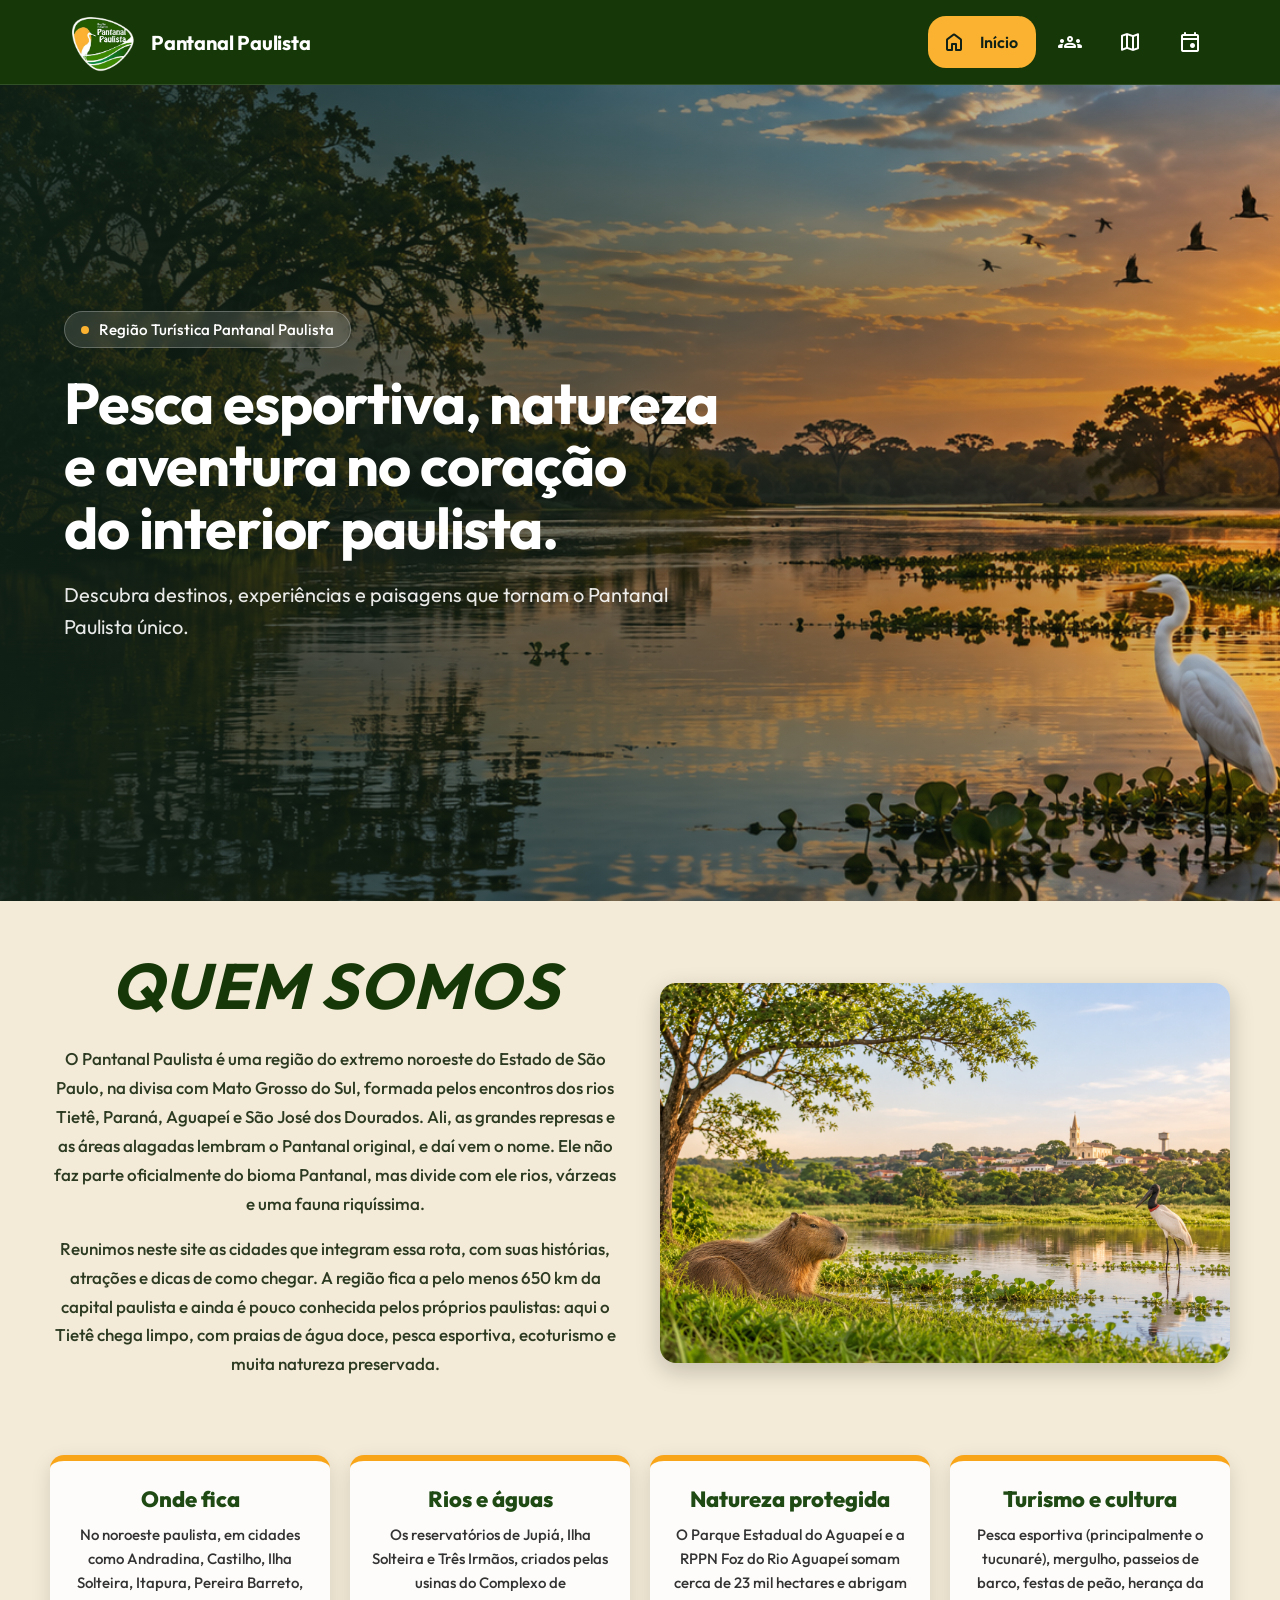
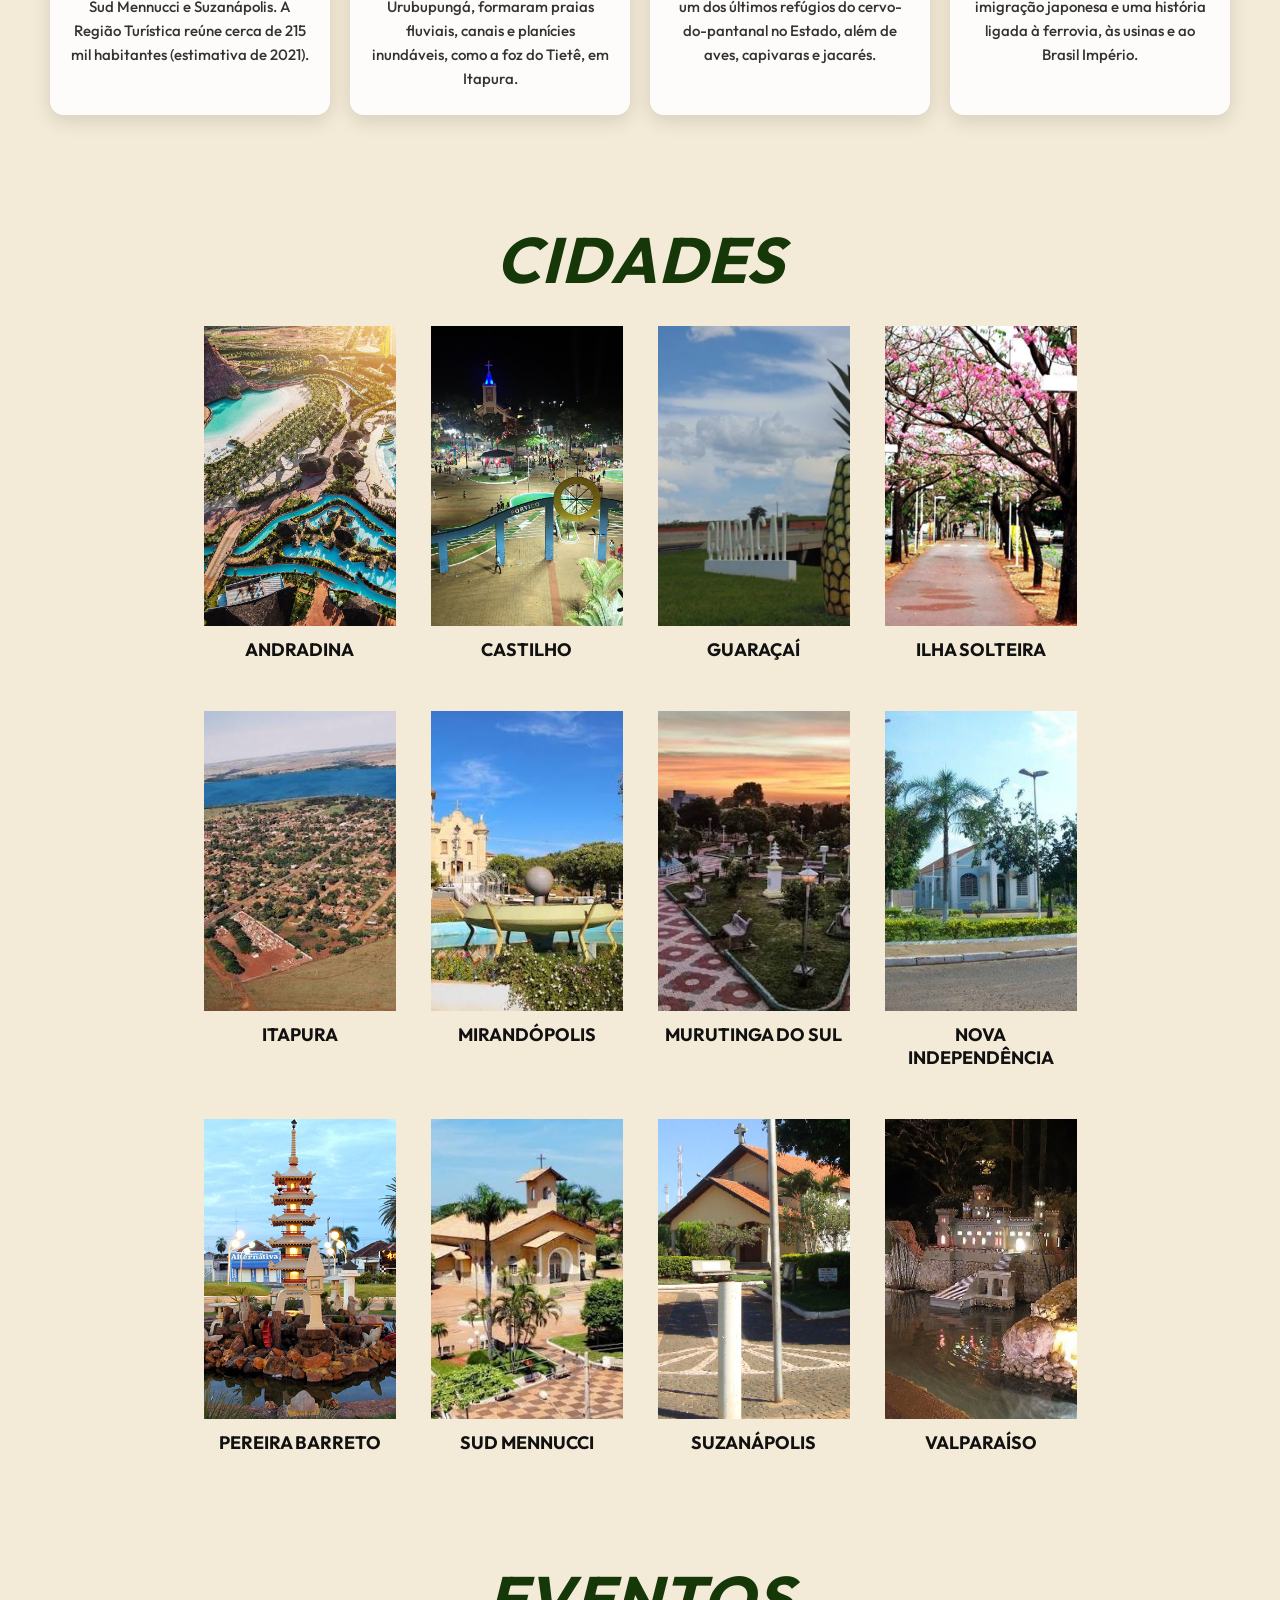
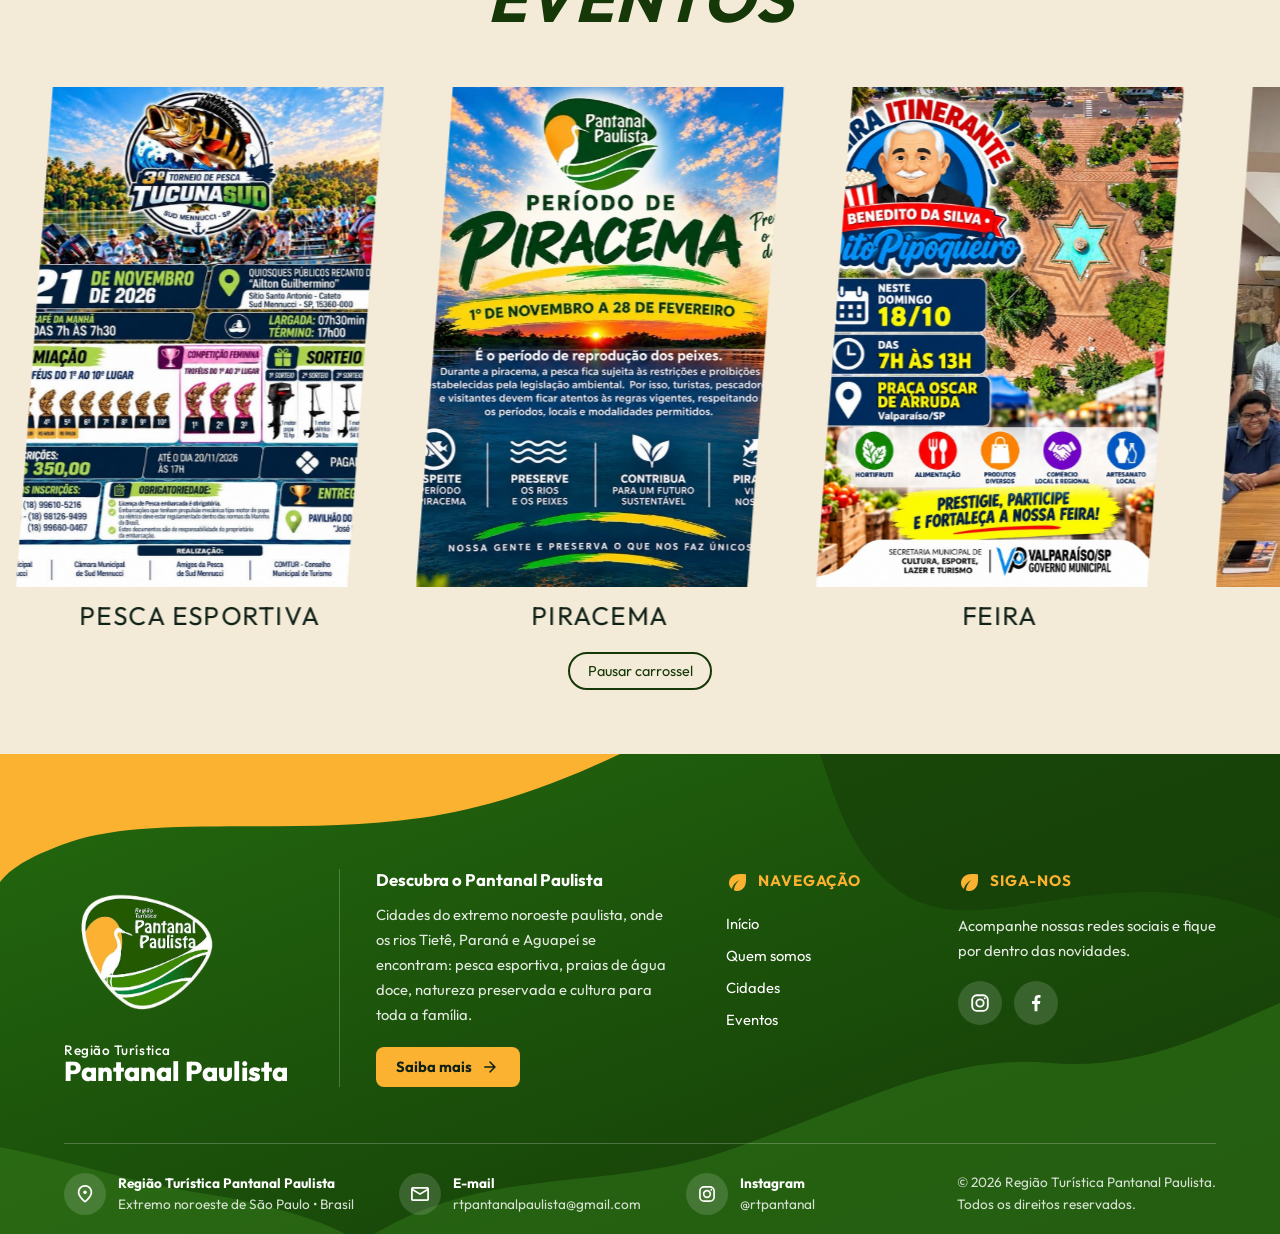
==== commit 5bc99dec: "Organiza e comenta HTML/CSS/JS, hero em tela cheia, blocos de cidade em vidro, rodapé, eventos e fav" ====
--- a/index.html
+++ b/index.html
@@ -1,1220 +1,1476 @@
 <!DOCTYPE html>
 <html lang="pt-BR">
-
-<head>
-    <meta charset="UTF-8">
-    <meta name="viewport" content="width=device-width, initial-scale=1.0">
-    <meta
-        name="description"
-        content="Conheça a Região Turística Pantanal Paulista, suas cidades, eventos e belezas naturais."
-    >
-
-    <!-- Cor da barra do navegador no celular. -->
-    <meta name="theme-color" content="#1e5a04">
-
-    <title>Pantanal Paulista | Turismo e Natureza</title>
-
-    <!-- Avisa o CSS de que o JavaScript está ativo (usado pelo menu de celular). -->
-    <script>document.documentElement.classList.add("js");</script>
-
-    <!--
-        FONTE DO SITE INTEIRO: Outfit (pesos 400, 500, 600, 700 e 800).
-        Todas as seções usam esta mesma fonte. Os pesos pedidos aqui são os
-        únicos que carregam: se um CSS pedir um peso que não está na lista
-        (ex.: 900), o navegador usa o mais próximo. Para trocar a fonte do
-        site: troque "Outfit" neste link E na variável --fonte-principal
-        (no :root do header-hero.css).
-    -->
-    <link
-        href="https://fonts.googleapis.com/css2?family=Outfit:wght@400;500;600;700;800&display=swap"
-        rel="stylesheet"
-    >
-    <link
-        href="https://fonts.googleapis.com/css2?family=Material+Symbols+Rounded"
-        rel="stylesheet"
-    >
-
-    <!--
-        ARQUIVOS DE ESTILO (a ORDEM importa: se duas regras tiverem o mesmo
-        peso, vale a do arquivo que vem por último):
-          1) header-hero.css       -> cores, fonte padrão, fundo bege,
-                                      títulos, cabeçalho, hero e Eventos
-          2) cidades-quem-somos.css -> seções Quem somos, Cidades e Mapas
-    -->
-    <link rel="stylesheet" href="header-hero.css">
-    <link rel="stylesheet" href="cidades-quem-somos.css">
-
-    <!-- defer: o script só roda depois que a página carregou. -->
-    <script src="index.js" defer></script>
-</head>
-
-<body>
-    <a class="link-salto" href="#conteudo-principal">
-        Pular para o conteúdo principal
-    </a>
-
-    <!-- Cabeçalho: marca e navegação. -->
-    <header class="site-header">
-        <div class="site-header__container">
-
-            <!-- Símbolo provisório (ondas). Depois troque o <svg> pela logo: <img src="assets/img/logo.svg" alt=""> -->
-            <a
-                class="site-header__brand"
-                href="#inicio"
-                aria-label="Pantanal Paulista - início"
+    <head>
+        <!-- Codificação de caracteres: garante acentos e símbolos corretos. -->
+        <meta charset="UTF-8" />
+
+        <!-- Faz o site se ajustar à largura do celular (sem isso aparece "zoom-out"). -->
+        <meta name="viewport" content="width=device-width, initial-scale=1.0" />
+
+        <!-- Texto que o Google mostra abaixo do título nos resultados de busca. -->
+        <meta
+            name="description"
+            content="Conheça a Região Turística Pantanal Paulista, suas cidades, eventos e belezas naturais."
+        />
+
+        <!-- Cor da barra do navegador no celular. -->
+        <meta name="theme-color" content="#163808" />
+
+        <!-- Ícone da aba do navegador (favicon): usa a logo do Pantanal Paulista. -->
+        <link rel="icon" type="image/png" href="img/logo.png" />
+        <link rel="apple-touch-icon" href="img/logo.png" />
+
+        <!-- Título da aba do navegador. -->
+        <title>Pantanal Paulista | Turismo e Natureza</title>
+
+        <!-- Avisa o CSS de que o JavaScript está ativo (usado pelo menu de celular). -->
+        <script>
+            document.documentElement.classList.add("js");
+        </script>
+
+        <!--
+            FONTE DO SITE INTEIRO: Outfit (pesos 400, 500, 600, 700 e 800).
+            Se um CSS pedir um peso que não está na lista, o navegador usa o
+            mais próximo. Para trocar a fonte: troque "Outfit" neste link E
+            na variável --fonte-principal (no :root do style.css).
+        -->
+        <link
+            href="https://fonts.googleapis.com/css2?family=Outfit:wght@400;500;600;700;800&display=swap"
+            rel="stylesheet"
+        />
+
+        <!-- Fonte de ícones (home, map, event, menu...). -->
+        <link
+            href="https://fonts.googleapis.com/css2?family=Material+Symbols+Rounded"
+            rel="stylesheet"
+        />
+
+        <!-- Estilos: UM arquivo só (style.css). As imagens ficam na pasta img/. -->
+        <link rel="stylesheet" href="style.css" />
+
+        <!-- defer: o script só roda depois que a página carregou. -->
+        <script src="index.js" defer></script>
+    </head>
+
+    <body>
+        <!-- Link de acessibilidade: fica escondido e aparece só ao usar a tecla Tab. -->
+        <a class="link-salto" href="#conteudo-principal"> Pular para o conteúdo principal </a>
+
+        <!-- =================================================================
+             CABEÇALHO: logo + menu (fica fixo no topo ao rolar a página)
+             ================================================================= -->
+        <header class="site-header">
+            <div class="site-header__container">
+                <!-- Logo + nome: clicar leva ao início da página. -->
+                <a
+                    class="site-header__brand"
+                    href="#inicio"
+                    aria-label="Pantanal Paulista - início"
+                >
+                    <img class="site-header__logo" src="img/logo.png" alt="" width="75" height="75" />
+                    <span class="site-header__brand-name">Pantanal Paulista</span>
+                </a>
+
+                <!-- Botão do menu de celular (o index.js troca o ícone e o aria-expanded). -->
+                <button
+                    class="menu-toggle"
+                    type="button"
+                    aria-controls="menu-principal"
+                    aria-expanded="false"
+                >
+                    <span class="menu-toggle__icon material-symbols-rounded" aria-hidden="true"
+                        >menu</span
+                    >
+                    <span class="menu-toggle__label">Menu</span>
+                </button>
+
+                <!--
+                    MENU PRINCIPAL
+                    Os itens aparecem na MESMA ordem em que estão aqui. Para
+                    mudar a ordem, recorte um bloco <li>...</li> inteiro e cole
+                    em outra posição. Cada href (ex.: "#cidades") deve ser o id
+                    de uma seção do <main>. A ordem do menu acompanha a ordem
+                    da página: Início, Quem somos, Cidades e Eventos.
+                -->
+                <nav class="main-navigation" id="menu-principal" aria-label="Navegação principal">
+                    <ul class="main-navigation__list">
+                        <li class="main-navigation__item">
+                            <a class="main-navigation__link" href="#inicio" aria-current="location">
+                                <span class="main-navigation__icon material-symbols-rounded" aria-hidden="true">home</span>
+                                <span class="main-navigation__text">Início</span>
+                            </a>
+                        </li>
+
+                        <li class="main-navigation__item">
+                            <a class="main-navigation__link" href="#quem-somos">
+                                <span class="main-navigation__icon material-symbols-rounded" aria-hidden="true">groups</span>
+                                <span class="main-navigation__text">Quem somos</span>
+                            </a>
+                        </li>
+
+                        <li class="main-navigation__item">
+                            <a class="main-navigation__link" href="#cidades">
+                                <span class="main-navigation__icon material-symbols-rounded" aria-hidden="true">map</span>
+                                <span class="main-navigation__text">Cidades</span>
+                            </a>
+                        </li>
+
+                        <li class="main-navigation__item">
+                            <a class="main-navigation__link" href="#eventos">
+                                <span class="main-navigation__icon material-symbols-rounded" aria-hidden="true">event</span>
+                                <span class="main-navigation__text">Eventos</span>
+                            </a>
+                        </li>
+                    </ul>
+                </nav>
+            </div>
+        </header>
+
+        <main id="conteudo-principal">
+            <!-- =================================================================
+                 ORDEM DAS SEÇÕES DA PÁGINA (de cima para baixo):
+                   1) Hero (banner)            id="inicio"
+                   2) Quem somos               id="quem-somos"
+                   3) Cidades                  id="cidades"
+                   4) Informações e mapas      id="mapas" (escondida até clicar
+                                               em "Saiba mais" de uma cidade)
+                   5) Eventos                  id="eventos"
+                 Para mudar a ordem, recorte uma <section> INTEIRA (da abertura
+                 até o </section> dela) e cole em outro lugar. Lembre de mudar
+                 também a ordem dos itens do menu lá em cima.
+                 Todas as seções abaixo do hero têm class="content-section", que
+                 é o que aplica o fundo bege (ver style.css).
+                 ================================================================= -->
+
+            <!-- ============ 1) HERO (id="inicio") ============
+                 Ocupa 100% da altura da tela (ver ".hero" no style.css). -->
+            <section class="hero" id="inicio" aria-labelledby="hero-title">
+                <div class="hero__container">
+                    <div class="hero__content">
+                        <!-- Etiqueta pequena acima do título -->
+                        <p class="hero__eyebrow">Região Turística Pantanal Paulista</p>
+
+                        <!-- Título principal da página (só existe UM h1 no site) -->
+                        <h1 class="hero__title" id="hero-title">
+                            Pesca esportiva, natureza e aventura no coração do interior paulista.
+                        </h1>
+
+                        <p class="hero__description">
+                            Descubra destinos, experiências e paisagens que tornam o Pantanal
+                            Paulista único.
+                        </p>
+
+                        <!--
+                            BOTÃO DO HERO (removido).
+                            Para RECOLOCAR o botão "Conheça as cidades", apague as
+                            marcas de comentário ao redor do <a> abaixo. Ele é
+                            estilizado por .hero__action no style.css. Para mudar o
+                            destino do clique, troque o href (ex.: "#quem-somos").
+
+                        <a class="hero__action" href="#cidades">Conheça as cidades</a>
+                        -->
+                    </div>
+                </div>
+            </section>
+
+            <!-- ============ 2) QUEM SOMOS (id="quem-somos") ============
+                 Estilo: style.css, bloco "6. QUEM SOMOS". -->
+            <section
+                class="content-section"
+                id="quem-somos"
+                aria-labelledby="quem-somos-title"
             >
-                <svg
-                    class="site-header__logo"
-                    viewBox="0 0 48 48"
-                    aria-hidden="true"
-                    focusable="false"
-                >
-                    <rect width="48" height="48" rx="15" fill="#fbb230"/>
-                    <g fill="none" stroke="#102117" stroke-width="3.2" stroke-linecap="round">
-                        <path d="M9 17q3.75-4 7.5 0t7.5 0t7.5 0t7.5 0"/>
-                        <path d="M9 25q3.75-4 7.5 0t7.5 0t7.5 0t7.5 0"/>
-                        <path d="M9 33q3.75-4 7.5 0t7.5 0t7.5 0t7.5 0"/>
-                    </g>
-                </svg>
-                <span class="site-header__brand-name">
-                    Pantanal Paulista
-                </span>
-            </a>
-
-            <!-- Botão do menu de celular: o js/header.js troca o ícone e o aria-expanded. -->
-            <button
-                class="menu-toggle"
-                type="button"
-                aria-controls="menu-principal"
-                aria-expanded="false"
+                <!-- Apresentação: texto à esquerda, foto à direita -->
+                <div class="qs-hero">
+                    <div class="qs-texto">
+                        <h2 class="qs-titulo" id="quem-somos-title">QUEM SOMOS</h2>
+                        <p>O Pantanal Paulista é uma região do extremo noroeste do Estado de São Paulo, na divisa com Mato Grosso do Sul, formada pelos encontros dos rios Tietê, Paraná, Aguapeí e São José dos Dourados. Ali, as grandes represas e as áreas alagadas lembram o Pantanal original, e daí vem o nome. Ele não faz parte oficialmente do bioma Pantanal, mas divide com ele rios, várzeas e uma fauna riquíssima.</p>
+                        <p>Reunimos neste site as cidades que integram essa rota, com suas histórias, atrações e dicas de como chegar. A região fica a pelo menos 650 km da capital paulista e ainda é pouco conhecida pelos próprios paulistas: aqui o Tietê chega limpo, com praias de água doce, pesca esportiva, ecoturismo e muita natureza preservada.</p>
+                    </div>
+
+                    <!-- A foto é definida no CSS (classe .qs-imagem), por isso a div é vazia. -->
+                    <div class="qs-imagem" role="img" aria-label="Foto do Pantanal Paulista"></div>
+                </div>
+
+                <!-- O Pantanal Paulista em detalhes: 4 cartões lado a lado -->
+                <div class="qs-destaques">
+                    <article class="qs-card">
+                        <h3>Onde fica</h3>
+                        <p>No noroeste paulista, em cidades como Andradina, Castilho, Ilha Solteira, Itapura, Pereira Barreto, Sud Mennucci e Suzanápolis. A Região Turística reúne cerca de 215 mil habitantes (estimativa de 2021).</p>
+                    </article>
+                    <article class="qs-card">
+                        <h3>Rios e águas</h3>
+                        <p>Os reservatórios de Jupiá, Ilha Solteira e Três Irmãos, criados pelas usinas do Complexo de Urubupungá, formaram praias fluviais, canais e planícies inundáveis, como a foz do Tietê, em Itapura.</p>
+                    </article>
+                    <article class="qs-card">
+                        <h3>Natureza protegida</h3>
+                        <p>O Parque Estadual do Aguapeí e a RPPN Foz do Rio Aguapeí somam cerca de 23 mil hectares e abrigam um dos últimos refúgios do cervo-do-pantanal no Estado, além de aves, capivaras e jacarés.</p>
+                    </article>
+                    <article class="qs-card">
+                        <h3>Turismo e cultura</h3>
+                        <p>Pesca esportiva (principalmente o tucunaré), mergulho, passeios de barco, festas de peão, herança da imigração japonesa e uma história ligada à ferrovia, às usinas e ao Brasil Império.</p>
+                    </article>
+                </div>
+            </section>
+
+            <!-- ============ 3) CIDADES (id="cidades") ============
+                 Cada card mostra a foto da cidade; ao passar o mouse aparecem o
+                 texto e o botão "Saiba mais", que leva às informações dela
+                 (seção #mapas, logo abaixo).
+                 Para editar um card: troque a foto em "src", o texto dentro do
+                 <p> e o nome dentro do <h3>. O "href" do botão deve ser igual ao
+                 id do bloco da cidade em #mapas.
+                 Estilo: style.css, bloco "7. CIDADES". -->
+            <section class="content-section" id="cidades" aria-labelledby="cidades-title">
+                <h2 class="titulos" id="cidades-title">CIDADES</h2>
+
+                <!-- Caixa que agrupa todos os cards e os organiza lado a lado -->
+                <div class="listaCards">
+                    <!-- CARD: Andradina -->
+                    <div class="card-imagem-caixa">
+                        <img class="imgCard" src="img/andra.jpg" alt="Foto de Andradina" loading="lazy" />
+
+                        <!-- Camada que aparece ao passar o mouse sobre a foto -->
+                        <div class="card-conteudo">
+                            <p class="card-texto">Terra do Rei do Gado, banhada pelo Rio Tietê. Turismo religioso, romarias e parque aquático.</p>
+                            <a class="card-botao" href="#mapa-andradina">Saiba mais</a>
+                        </div>
+
+                        <h3 class="card-titulo">Andradina</h3>
+                    </div>
+
+                    <!-- CARD: Castilho -->
+                    <div class="card-imagem-caixa">
+                        <img class="imgCard" src="img/castilho.jpg" alt="Foto de Castilho" loading="lazy" />
+
+                        <!-- Camada que aparece ao passar o mouse sobre a foto -->
+                        <div class="card-conteudo">
+                            <p class="card-texto">Porta de entrada do Pantanal Paulista e Paraíso do Pescador, com rios e o varjão.</p>
+                            <a class="card-botao" href="#mapa-castilho">Saiba mais</a>
+                        </div>
+
+                        <h3 class="card-titulo">Castilho</h3>
+                    </div>
+
+                    <!-- CARD: Guaraçaí -->
+                    <div class="card-imagem-caixa">
+                        <img class="imgCard" src="img/guaracai.webp" alt="Foto de Guaraçaí" loading="lazy" />
+
+                        <!-- Camada que aparece ao passar o mouse sobre a foto -->
+                        <div class="card-conteudo">
+                            <p class="card-texto">Terra do Abacaxi, integra a rota do Pantanal Paulista, com natureza e a tranquilidade do interior.</p>
+                            <a class="card-botao" href="#mapa-guaracai">Saiba mais</a>
+                        </div>
+
+                        <h3 class="card-titulo">Guaraçaí</h3>
+                    </div>
+
+                    <!-- CARD: Ilha Solteira -->
+                    <div class="card-imagem-caixa">
+                        <img class="imgCard" src="img/ilha.jpg" alt="Foto de Ilha Solteira" loading="lazy" />
+
+                        <!-- Camada que aparece ao passar o mouse sobre a foto -->
+                        <div class="card-conteudo">
+                            <p class="card-texto">Estância Turística e paraíso dos esportes aquáticos, com a usina hidrelétrica.</p>
+                            <a class="card-botao" href="#mapa-ilha-solteira">Saiba mais</a>
+                        </div>
+
+                        <h3 class="card-titulo">Ilha Solteira</h3>
+                    </div>
+
+                    <!-- CARD: Itapura -->
+                    <div class="card-imagem-caixa">
+                        <img class="imgCard" src="img/itapura.jfif" alt="Foto de Itapura" loading="lazy" />
+
+                        <!-- Camada que aparece ao passar o mouse sobre a foto -->
+                        <div class="card-conteudo">
+                            <p class="card-texto">Prainha Municipal e Cachoeira do Córrego da Onça, entre os rios Tietê e Paraná.</p>
+                            <a class="card-botao" href="#mapa-itapura">Saiba mais</a>
+                        </div>
+
+                        <h3 class="card-titulo">Itapura</h3>
+                    </div>
+
+                    <!-- CARD: Mirandópolis -->
+                    <div class="card-imagem-caixa">
+                        <img class="imgCard" src="img/mirandopolis.jfif" alt="Foto de Mirandópolis" loading="lazy" />
+
+                        <!-- Camada que aparece ao passar o mouse sobre a foto -->
+                        <div class="card-conteudo">
+                            <p class="card-texto">Igreja de São João Batista, com vitrais e ladrilhos, e a comunidade Yuba de cultura japonesa.</p>
+                            <a class="card-botao" href="#mapa-mirandopolis">Saiba mais</a>
+                        </div>
+
+                        <h3 class="card-titulo">Mirandópolis</h3>
+                    </div>
+
+                    <!-- CARD: Murutinga do Sul -->
+                    <div class="card-imagem-caixa">
+                        <img class="imgCard" src="img/murutinga.jfif" alt="Foto de Murutinga do Sul" loading="lazy" />
+
+                        <!-- Camada que aparece ao passar o mouse sobre a foto -->
+                        <div class="card-conteudo">
+                            <p class="card-texto">Pequena cidade da rota do Pantanal Paulista, ideal para descansar em meio à natureza.</p>
+                            <a class="card-botao" href="#mapa-murutinga">Saiba mais</a>
+                        </div>
+
+                        <h3 class="card-titulo">Murutinga do Sul</h3>
+                    </div>
+
+                    <!-- CARD: Nova Independência -->
+                    <div class="card-imagem-caixa">
+                        <img class="imgCard" src="img/nova.jpg" alt="Foto de Nova Independência" loading="lazy" />
+
+                        <!-- Camada que aparece ao passar o mouse sobre a foto -->
+                        <div class="card-conteudo">
+                            <p class="card-texto">Turismo rural e contato com a natureza no coração da região do Pantanal Paulista.</p>
+                            <a class="card-botao" href="#mapa-nova-independencia">Saiba mais</a>
+                        </div>
+
+                        <h3 class="card-titulo">Nova Independência</h3>
+                    </div>
+
+                    <!-- CARD: Pereira Barreto -->
+                    <div class="card-imagem-caixa">
+                        <img class="imgCard" src="img/barreto.jpg" alt="Foto de Pereira Barreto" loading="lazy" />
+
+                        <!-- Camada que aparece ao passar o mouse sobre a foto -->
+                        <div class="card-conteudo">
+                            <p class="card-texto">Pesca esportiva no Rio Tietê e forte herança da imigração japonesa.</p>
+                            <a class="card-botao" href="#mapa-pereira-barreto">Saiba mais</a>
+                        </div>
+
+                        <h3 class="card-titulo">Pereira Barreto</h3>
+                    </div>
+
+                    <!-- CARD: Sud Mennucci -->
+                    <div class="card-imagem-caixa">
+                        <img class="imgCard" src="img/sud.jfif" alt="Foto de Sud Mennucci" loading="lazy" />
+
+                        <!-- Camada que aparece ao passar o mouse sobre a foto -->
+                        <div class="card-conteudo">
+                            <p class="card-texto">Natureza, turismo rural e pesca esportiva nos rios da região.</p>
+                            <a class="card-botao" href="#mapa-sud-mennucci">Saiba mais</a>
+                        </div>
+
+                        <h3 class="card-titulo">Sud Mennucci</h3>
+                    </div>
+
+                    <!-- CARD: Suzanápolis -->
+                    <div class="card-imagem-caixa">
+                        <img class="imgCard" src="img/suzanapolis.webp" alt="Foto de Suzanápolis" loading="lazy" />
+
+                        <!-- Camada que aparece ao passar o mouse sobre a foto -->
+                        <div class="card-conteudo">
+                            <p class="card-texto">Pesca esportiva e contato com a natureza, com o charme das cidades pequenas.</p>
+                            <a class="card-botao" href="#mapa-suzanapolis">Saiba mais</a>
+                        </div>
+
+                        <h3 class="card-titulo">Suzanápolis</h3>
+                    </div>
+
+                    <!-- CARD: Valparaíso -->
+                    <div class="card-imagem-caixa">
+                        <img class="imgCard" src="img/valparaiso.jpg" alt="Foto de Valparaíso" loading="lazy" />
+
+                        <!-- Camada que aparece ao passar o mouse sobre a foto -->
+                        <div class="card-conteudo">
+                            <p class="card-texto">Trilhas de moto, cultura oriental e a Praça Matriz com fonte luminosa e castelo bonsai.</p>
+                            <a class="card-botao" href="#mapa-valparaiso">Saiba mais</a>
+                        </div>
+
+                        <h3 class="card-titulo">Valparaíso</h3>
+                    </div>
+                </div>
+            </section>
+
+            <!-- ============ 4) INFORMAÇÕES E MAPAS (id="mapas") ============
+                 Esta seção fica ESCONDIDA quando a página abre. Ao clicar em um
+                 card, o endereço vira "#mapa-nome-da-cidade" e o CSS (:target)
+                 mostra SOMENTE o bloco daquela cidade.
+                 Cada cidade tem: nome, 4 painéis de vidro (sobre, dados, atrações,
+                 como chegar), o mapa do Google e o botão de voltar.
+                 Estilo: style.css, bloco "8. INFORMAÇÕES DA CIDADE". -->
+            <section class="content-section" id="mapas">
+                <h2 class="titulos">INFORMAÇÕES E LOCALIZAÇÃO</h2>
+
+                <!-- ===== ANDRADINA ===== -->
+                <article class="mapa-cidade" id="mapa-andradina" aria-labelledby="mapa-andradina-titulo">
+                    <h2 class="mapa-titulo" id="mapa-andradina-titulo">Andradina</h2>
+
+                    <!-- Grade com os 4 painéis de vidro (a posição de cada um é definida no CSS) -->
+                    <div class="cidade__grade">
+
+                        <!-- Painel 1: texto de apresentação -->
+                        <section class="vidro cidade__sobre">
+                            <h3 class="info-subtitulo">Sobre a cidade</h3>
+                            <p class="info-descricao">Andradina é a cidade-polo do extremo noroeste paulista e leva o título de Terra do Rei do Gado. Sua fundação foi idealizada em 1932 pelo fazendeiro Antônio Joaquim de Moura Andrade, o “Rei do Gado”, maior criador de gado do Brasil e nome que a cidade carrega até hoje. Fundada em 11 de julho de 1937 e transformada em município em 1938, é banhada ao norte pelo Rio Tietê e reúne turismo de negócios, turismo religioso (festas e romarias), cultura e lazer em família.</p>
+                        </section>
+
+                        <!-- Painel 2: dados rápidos (população, emancipação, área, gentílico) -->
+                        <section class="vidro cidade__dados" aria-label="Dados de Andradina">
+                            <dl class="info-dados">
+                                <div class="info-dado">
+                                    <dt class="info-dado-titulo">População (Censo 2022)</dt>
+                                    <dd class="info-dado-valor">59.783</dd>
+                                </div>
+                                <div class="info-dado">
+                                    <dt class="info-dado-titulo">Emancipação</dt>
+                                    <dd class="info-dado-valor">1938</dd>
+                                </div>
+                                <div class="info-dado">
+                                    <dt class="info-dado-titulo">Área</dt>
+                                    <dd class="info-dado-valor">964,2 km²</dd>
+                                </div>
+                                <div class="info-dado">
+                                    <dt class="info-dado-titulo">Gentílico</dt>
+                                    <dd class="info-dado-valor">andradinense</dd>
+                                </div>
+                            </dl>
+                        </section>
+
+                        <!-- Painel 3: lista de atrações -->
+                        <section class="vidro cidade__atracoes">
+                            <h3 class="info-subtitulo">Principais atrações</h3>
+                            <ul class="info-lista">
+                                <li>Complexo Turístico Thermas Acqualinda: parque aquático e Parque dos Dinossauros, diversão para toda a família</li>
+                                <li>Casa da Cultura Cora Coralina</li>
+                                <li>Zoológico Municipal, com mata nativa preservada dentro da área urbana</li>
+                                <li>Centro Cultural Pioneiros de Andradina, instalado na antiga estação ferroviária</li>
+                                <li>Praça Moura Andrade (a praça central, com esculturas de personagens importantes da cidade) e Memorial Adélio Sarro</li>
+                                <li>Igreja Matriz de São Sebastião e Igreja Nossa Senhora das Graças, no roteiro do turismo religioso</li>
+                                <li>Fazenda São Francisco / Bufalare Cavalgare: cavalgadas e trilha off road para bike</li>
+                                <li>EXPOAN, a Exposição Agropecuária de Andradina, maior evento do calendário da cidade</li>
+                            </ul>
+                        </section>
+
+                        <!-- Painel 4: como chegar -->
+                        <section class="vidro cidade__acesso">
+                            <h3 class="info-subtitulo">Como chegar</h3>
+                            <p class="info-descricao">Andradina fica a cerca de 630 km da capital paulista, no entroncamento da Rodovia Marechal Rondon (SP-300) com a Rodovia Euclides de Oliveira Figueiredo (SP-563). A cidade também tem aeroporto estadual (Paulino Ribeiro de Andrade) e é a principal referência para quem visita as cidades vizinhas do Pantanal Paulista.</p>
+                        </section>
+
+                    </div>
+
+                    <!-- Painel do mapa: o endereço fica no "src" do iframe (q=Nome da cidade) -->
+                    <section class="vidro cidade__mapa">
+                        <h3 class="info-subtitulo">Localização</h3>
+                        <iframe
+                            src="https://www.google.com/maps?q=Andradina,SP,Brasil&output=embed"
+                            title="Mapa de Andradina"
+                            loading="lazy"
+                            allowfullscreen
+                            referrerpolicy="no-referrer-when-downgrade"
+                        ></iframe>
+                    </section>
+
+                    <!-- Botão que rola a página de volta para a lista de cidades -->
+                    <a class="card-botao cidade__voltar" href="#cidades">← Voltar às cidades</a>
+                </article>
+
+                <!-- ===== CASTILHO ===== -->
+                <article class="mapa-cidade" id="mapa-castilho" aria-labelledby="mapa-castilho-titulo">
+                    <h2 class="mapa-titulo" id="mapa-castilho-titulo">Castilho</h2>
+
+                    <!-- Grade com os 4 painéis de vidro (a posição de cada um é definida no CSS) -->
+                    <div class="cidade__grade">
+
+                        <!-- Painel 1: texto de apresentação -->
+                        <section class="vidro cidade__sobre">
+                            <h3 class="info-subtitulo">Sobre a cidade</h3>
+                            <p class="info-descricao">Conhecida como o Paraíso do Pescador e a porta de entrada do Pantanal Paulista, Castilho fica às margens do Rio Paraná, na divisa com Mato Grosso do Sul, e é banhada também pelos rios Tietê e Aguapeí, uma das maiores extensões de águas interiores do país. Emancipada de Andradina em 1953, tem mais de 500 ranchos de pesca e recebe pescadores de todo o Brasil, principalmente atrás do tucunaré, além de quem busca ecoturismo, passeios de barco e a observação da fauna e da flora pantaneiras.</p>
+                        </section>
+
+                        <!-- Painel 2: dados rápidos (população, emancipação, área, gentílico) -->
+                        <section class="vidro cidade__dados" aria-label="Dados de Castilho">
+                            <dl class="info-dados">
+                                <div class="info-dado">
+                                    <dt class="info-dado-titulo">População (Censo 2022)</dt>
+                                    <dd class="info-dado-valor">19.977</dd>
+                                </div>
+                                <div class="info-dado">
+                                    <dt class="info-dado-titulo">Emancipação</dt>
+                                    <dd class="info-dado-valor">1953</dd>
+                                </div>
+                                <div class="info-dado">
+                                    <dt class="info-dado-titulo">Área</dt>
+                                    <dd class="info-dado-valor">1.065,3 km²</dd>
+                                </div>
+                                <div class="info-dado">
+                                    <dt class="info-dado-titulo">Gentílico</dt>
+                                    <dd class="info-dado-valor">castilhense</dd>
+                                </div>
+                            </dl>
+                        </section>
+
+                        <!-- Painel 3: lista de atrações -->
+                        <section class="vidro cidade__atracoes">
+                            <h3 class="info-subtitulo">Principais atrações</h3>
+                            <ul class="info-lista">
+                                <li>Rio Paraná e represa da Usina Hidrelétrica de Jupiá (Engenheiro Souza Dias): pesca e passeios de barco</li>
+                                <li>Foz do Rio Tietê e Rio Aguapeí: pesca esportiva e observação da fauna do bioma pantaneiro</li>
+                                <li>RPPN Foz do Aguapeí, área protegida que, junto com o Parque Estadual do Aguapeí, forma o Pantanal Paulista</li>
+                                <li>Prainha Municipal</li>
+                                <li>Pontes ferroviária (Francisco Sá) e rodoviária sobre o Rio Paraná, com vista impressionante do rio</li>
+                                <li>Estação Ferroviária Alfredo de Castilho, Igreja Matriz de São José e Capela Bom Jesus da Lapa</li>
+                                <li>Alambique Estância São João e Orquidário</li>
+                                <li>Torneios de pesca esportiva ao longo do ano</li>
+                            </ul>
+                        </section>
+
+                        <!-- Painel 4: como chegar -->
+                        <section class="vidro cidade__acesso">
+                            <h3 class="info-subtitulo">Como chegar</h3>
+                            <p class="info-descricao">Castilho fica no extremo noroeste paulista, ao lado de Andradina (de onde se emancipou), na margem do Rio Paraná em frente a Três Lagoas (MS), com pontes que ligam os dois estados. A região do Pantanal Paulista está a pelo menos 650 km da capital, então vale planejar a viagem com calma e aproveitar o fim de semana inteiro.</p>
+                        </section>
+
+                    </div>
+
+                    <!-- Painel do mapa: o endereço fica no "src" do iframe (q=Nome da cidade) -->
+                    <section class="vidro cidade__mapa">
+                        <h3 class="info-subtitulo">Localização</h3>
+                        <iframe
+                            src="https://www.google.com/maps?q=Castilho,SP,Brasil&output=embed"
+                            title="Mapa de Castilho"
+                            loading="lazy"
+                            allowfullscreen
+                            referrerpolicy="no-referrer-when-downgrade"
+                        ></iframe>
+                    </section>
+
+                    <!-- Botão que rola a página de volta para a lista de cidades -->
+                    <a class="card-botao cidade__voltar" href="#cidades">← Voltar às cidades</a>
+                </article>
+
+                <!-- ===== GUARAÇAÍ ===== -->
+                <article class="mapa-cidade" id="mapa-guaracai" aria-labelledby="mapa-guaracai-titulo">
+                    <h2 class="mapa-titulo" id="mapa-guaracai-titulo">Guaraçaí</h2>
+
+                    <!-- Grade com os 4 painéis de vidro (a posição de cada um é definida no CSS) -->
+                    <div class="cidade__grade">
+
+                        <!-- Painel 1: texto de apresentação -->
+                        <section class="vidro cidade__sobre">
+                            <h3 class="info-subtitulo">Sobre a cidade</h3>
+                            <p class="info-descricao">Guaraçaí, nome que vem do tupi coaracy (“sol”), é a Capital do Abacaxi do Estado de São Paulo e também é chamada de Cidade Presépio. A região foi ocupada a partir de 1925, na Fazenda João Machado, e se desenvolveu com a chegada da Estrada de Ferro Noroeste do Brasil, em 1936. Virou município em 1948 e hoje une a tradição da fruticultura (abacaxi e polpa de frutas) ao turismo rural, à natureza e ao ritmo tranquilo do interior.</p>
+                        </section>
+
+                        <!-- Painel 2: dados rápidos (população, emancipação, área, gentílico) -->
+                        <section class="vidro cidade__dados" aria-label="Dados de Guaraçaí">
+                            <dl class="info-dados">
+                                <div class="info-dado">
+                                    <dt class="info-dado-titulo">População (Censo 2022)</dt>
+                                    <dd class="info-dado-valor">7.441</dd>
+                                </div>
+                                <div class="info-dado">
+                                    <dt class="info-dado-titulo">Emancipação</dt>
+                                    <dd class="info-dado-valor">1948</dd>
+                                </div>
+                                <div class="info-dado">
+                                    <dt class="info-dado-titulo">Área</dt>
+                                    <dd class="info-dado-valor">569,2 km²</dd>
+                                </div>
+                                <div class="info-dado">
+                                    <dt class="info-dado-titulo">Gentílico</dt>
+                                    <dd class="info-dado-valor">guaraçaiense</dd>
+                                </div>
+                            </dl>
+                        </section>
+
+                        <!-- Painel 3: lista de atrações -->
+                        <section class="vidro cidade__atracoes">
+                            <h3 class="info-subtitulo">Principais atrações</h3>
+                            <ul class="info-lista">
+                                <li>Festa do Abacaxi, evento anual que reúne turistas para saborear pratos e doces feitos com a fruta (17ª edição em 2023)</li>
+                                <li>Cavalgada entre amigos, criada em 2008 e principal atrativo do turismo rural</li>
+                                <li>Cachoeira Maraní, em propriedade particular aberta a visitantes</li>
+                                <li>Plantações de abacaxi, que fazem da cidade referência estadual na produção da fruta</li>
+                                <li>Parque Estadual do Aguapeí, unidade de conservação que abrange também o território de Guaraçaí</li>
+                            </ul>
+                        </section>
+
+                        <!-- Painel 4: como chegar -->
+                        <section class="vidro cidade__acesso">
+                            <h3 class="info-subtitulo">Como chegar</h3>
+                            <p class="info-descricao">Guaraçaí fica na microrregião de Andradina e faz divisa com Andradina, Junqueirópolis, Mirandópolis, Murutinga do Sul, Nova Independência e Pereira Barreto. Para chegar, a referência regional é Andradina, a cerca de 630 km de São Paulo pela Rodovia Marechal Rondon (SP-300).</p>
+                        </section>
+
+                    </div>
+
+                    <!-- Painel do mapa: o endereço fica no "src" do iframe (q=Nome da cidade) -->
+                    <section class="vidro cidade__mapa">
+                        <h3 class="info-subtitulo">Localização</h3>
+                        <iframe
+                            src="https://www.google.com/maps?q=Guaraçaí,SP,Brasil&output=embed"
+                            title="Mapa de Guaraçaí"
+                            loading="lazy"
+                            allowfullscreen
+                            referrerpolicy="no-referrer-when-downgrade"
+                        ></iframe>
+                    </section>
+
+                    <!-- Botão que rola a página de volta para a lista de cidades -->
+                    <a class="card-botao cidade__voltar" href="#cidades">← Voltar às cidades</a>
+                </article>
+
+                <!-- ===== ILHA SOLTEIRA ===== -->
+                <article class="mapa-cidade" id="mapa-ilha-solteira" aria-labelledby="mapa-ilha-solteira-titulo">
+                    <h2 class="mapa-titulo" id="mapa-ilha-solteira-titulo">Ilha Solteira</h2>
+
+                    <!-- Grade com os 4 painéis de vidro (a posição de cada um é definida no CSS) -->
+                    <div class="cidade__grade">
+
+                        <!-- Painel 1: texto de apresentação -->
+                        <section class="vidro cidade__sobre">
+                            <h3 class="info-subtitulo">Sobre a cidade</h3>
+                            <p class="info-descricao">Ilha Solteira é uma das poucas cidades planejadas do Brasil: nasceu para abrigar os trabalhadores da Usina Hidrelétrica de Ilha Solteira, cujas obras começaram em 1965, e ganhou o nome de uma ilha localizada logo abaixo da barragem. Hoje é Estância Turística e conhecida como Capital da Cultura. Cercada pelos rios Paraná, Tietê e São José dos Dourados, tem praias artificiais, pesca esportiva, esportes náuticos e um calendário cheio de festas e festivais.</p>
+                        </section>
+
+                        <!-- Painel 2: dados rápidos (população, emancipação, área, gentílico) -->
+                        <section class="vidro cidade__dados" aria-label="Dados de Ilha Solteira">
+                            <dl class="info-dados">
+                                <div class="info-dado">
+                                    <dt class="info-dado-titulo">População (Censo 2022)</dt>
+                                    <dd class="info-dado-valor">25.549</dd>
+                                </div>
+                                <div class="info-dado">
+                                    <dt class="info-dado-titulo">Emancipação</dt>
+                                    <dd class="info-dado-valor">1991</dd>
+                                </div>
+                                <div class="info-dado">
+                                    <dt class="info-dado-titulo">Área</dt>
+                                    <dd class="info-dado-valor">652,6 km²</dd>
+                                </div>
+                                <div class="info-dado">
+                                    <dt class="info-dado-titulo">Gentílico</dt>
+                                    <dd class="info-dado-valor">ilhense</dd>
+                                </div>
+                            </dl>
+                        </section>
+
+                        <!-- Painel 3: lista de atrações -->
+                        <section class="vidro cidade__atracoes">
+                            <h3 class="info-subtitulo">Principais atrações</h3>
+                            <ul class="info-lista">
+                                <li>Usina Hidrelétrica de Ilha Solteira: visita guiada à maior usina do Estado, com 3.444 MW de capacidade e barragem de 5,6 km</li>
+                                <li>Praia Catarina (a Prainha), no Rio Paraná, ótima para relaxar e ver o pôr do sol</li>
+                                <li>Praia Marina, no Rio São José dos Dourados, famosa pelo windsurf e pelo jet-ski</li>
+                                <li>Parque da Mantiqueira – Cidade das Crianças</li>
+                                <li>Centro de Conservação da Fauna Silvestre e Parque das Nações Indígenas</li>
+                                <li>Mirante do Rio Paraná</li>
+                                <li>Canal de Pereira Barreto, obra de engenharia que liga os reservatórios de Três Irmãos e de Ilha Solteira</li>
+                                <li>Festas e festivais, como a Fapic (em outubro, mês do aniversário da cidade), o Festival do Chopp e o Festival do Peixe</li>
+                            </ul>
+                        </section>
+
+                        <!-- Painel 4: como chegar -->
+                        <section class="vidro cidade__acesso">
+                            <h3 class="info-subtitulo">Como chegar</h3>
+                            <p class="info-descricao">Ilha Solteira fica a cerca de 661 km da capital, na divisa com Mato Grosso do Sul. Saindo de São Paulo, o caminho passa pela Rodovia dos Bandeirantes (SP-348) e pela Rodovia Washington Luís (SP-310), que muda de nome ao longo do trajeto.</p>
+                        </section>
+
+                    </div>
+
+                    <!-- Painel do mapa: o endereço fica no "src" do iframe (q=Nome da cidade) -->
+                    <section class="vidro cidade__mapa">
+                        <h3 class="info-subtitulo">Localização</h3>
+                        <iframe
+                            src="https://www.google.com/maps?q=Ilha+Solteira,SP,Brasil&output=embed"
+                            title="Mapa de Ilha Solteira"
+                            loading="lazy"
+                            allowfullscreen
+                            referrerpolicy="no-referrer-when-downgrade"
+                        ></iframe>
+                    </section>
+
+                    <!-- Botão que rola a página de volta para a lista de cidades -->
+                    <a class="card-botao cidade__voltar" href="#cidades">← Voltar às cidades</a>
+                </article>
+
+                <!-- ===== ITAPURA ===== -->
+                <article class="mapa-cidade" id="mapa-itapura" aria-labelledby="mapa-itapura-titulo">
+                    <h2 class="mapa-titulo" id="mapa-itapura-titulo">Itapura</h2>
+
+                    <!-- Grade com os 4 painéis de vidro (a posição de cada um é definida no CSS) -->
+                    <div class="cidade__grade">
+
+                        <!-- Painel 1: texto de apresentação -->
+                        <section class="vidro cidade__sobre">
+                            <h3 class="info-subtitulo">Sobre a cidade</h3>
+                            <p class="info-descricao">É em Itapura que o Rio Tietê termina, encontrando o Rio Paraná. A cidade nasceu em 1858 como Colônia Militar, criada pelo Império para proteger a fronteira durante a Guerra do Paraguai, junto aos saltos de Itapura (“salto das pedras”) e Urubupungá, hoje cobertos pela represa de Jupiá. A antiga vila foi refeita em um ponto mais alto e, hoje, Itapura atrai pescadores, mergulhadores e quem gosta de natureza: águas limpas, cachoeiras e aves como tucanos, araras e garças.</p>
+                        </section>
+
+                        <!-- Painel 2: dados rápidos (população, emancipação, área, gentílico) -->
+                        <section class="vidro cidade__dados" aria-label="Dados de Itapura">
+                            <dl class="info-dados">
+                                <div class="info-dado">
+                                    <dt class="info-dado-titulo">População (Censo 2022)</dt>
+                                    <dd class="info-dado-valor">3.979</dd>
+                                </div>
+                                <div class="info-dado">
+                                    <dt class="info-dado-titulo">Emancipação</dt>
+                                    <dd class="info-dado-valor">1964</dd>
+                                </div>
+                                <div class="info-dado">
+                                    <dt class="info-dado-titulo">Área</dt>
+                                    <dd class="info-dado-valor">301,7 km²</dd>
+                                </div>
+                                <div class="info-dado">
+                                    <dt class="info-dado-titulo">Gentílico</dt>
+                                    <dd class="info-dado-valor">itapurense</dd>
+                                </div>
+                            </dl>
+                        </section>
+
+                        <!-- Painel 3: lista de atrações -->
+                        <section class="vidro cidade__atracoes">
+                            <h3 class="info-subtitulo">Principais atrações</h3>
+                            <ul class="info-lista">
+                                <li>Foz do Rio Tietê no Rio Paraná, paisagem de cartão-postal</li>
+                                <li>Naufrágio do vapor Tamandathay (comprado por Dom Pedro II em 1860 e afundado em 1883), a cerca de 20 metros de profundidade, nos roteiros de mergulho</li>
+                                <li>Ruínas submersas da antiga vila, da usina Eloy Chaves e dos saltos de Itapura e Urubupungá</li>
+                                <li>Prainha Municipal</li>
+                                <li>Cachoeira do Córrego da Onça</li>
+                                <li>Palácio do Imperador e ruínas da antiga Colônia Militar, patrimônio histórico do período imperial</li>
+                                <li>Festa do Peão e torneio de pesca ao tucunaré (Tucuna Free)</li>
+                            </ul>
+                        </section>
+
+                        <!-- Painel 4: como chegar -->
+                        <section class="vidro cidade__acesso">
+                            <h3 class="info-subtitulo">Como chegar</h3>
+                            <p class="info-descricao">Itapura fica a cerca de 670 km da capital, na divisa com Mato Grosso do Sul, no encontro dos rios Tietê e Paraná. É um dos destinos do Pantanal Paulista mais ligados à pesca esportiva, ao mergulho e à história do Brasil Império.</p>
+                        </section>
+
+                    </div>
+
+                    <!-- Painel do mapa: o endereço fica no "src" do iframe (q=Nome da cidade) -->
+                    <section class="vidro cidade__mapa">
+                        <h3 class="info-subtitulo">Localização</h3>
+                        <iframe
+                            src="https://www.google.com/maps?q=Itapura,SP,Brasil&output=embed"
+                            title="Mapa de Itapura"
+                            loading="lazy"
+                            allowfullscreen
+                            referrerpolicy="no-referrer-when-downgrade"
+                        ></iframe>
+                    </section>
+
+                    <!-- Botão que rola a página de volta para a lista de cidades -->
+                    <a class="card-botao cidade__voltar" href="#cidades">← Voltar às cidades</a>
+                </article>
+
+                <!-- ===== MIRANDÓPOLIS ===== -->
+                <article class="mapa-cidade" id="mapa-mirandopolis" aria-labelledby="mapa-mirandopolis-titulo">
+                    <h2 class="mapa-titulo" id="mapa-mirandopolis-titulo">Mirandópolis</h2>
+
+                    <!-- Grade com os 4 painéis de vidro (a posição de cada um é definida no CSS) -->
+                    <div class="cidade__grade">
+
+                        <!-- Painel 1: texto de apresentação -->
+                        <section class="vidro cidade__sobre">
+                            <h3 class="info-subtitulo">Sobre a cidade</h3>
+                            <p class="info-descricao">Mirandópolis surgiu por volta de 1920, com o avanço da Estrada de Ferro Noroeste do Brasil, foi emancipada em 1944 e instalada como município em 1º de janeiro de 1945. Tem como cartão-postal a Igreja de São João Batista, considerada um dos mais belos templos católicos do interior paulista, e abriga uma forte colônia japonesa, representada pela comunidade Yuba, que mantém viva a cultura oriental na cidade.</p>
+                        </section>
+
+                        <!-- Painel 2: dados rápidos (população, emancipação, área, gentílico) -->
+                        <section class="vidro cidade__dados" aria-label="Dados de Mirandópolis">
+                            <dl class="info-dados">
+                                <div class="info-dado">
+                                    <dt class="info-dado-titulo">População (Censo 2022)</dt>
+                                    <dd class="info-dado-valor">27.983</dd>
+                                </div>
+                                <div class="info-dado">
+                                    <dt class="info-dado-titulo">Emancipação</dt>
+                                    <dd class="info-dado-valor">1944</dd>
+                                </div>
+                                <div class="info-dado">
+                                    <dt class="info-dado-titulo">Área</dt>
+                                    <dd class="info-dado-valor">917,7 km²</dd>
+                                </div>
+                                <div class="info-dado">
+                                    <dt class="info-dado-titulo">Gentílico</dt>
+                                    <dd class="info-dado-valor">mirandopolense</dd>
+                                </div>
+                            </dl>
+                        </section>
+
+                        <!-- Painel 3: lista de atrações -->
+                        <section class="vidro cidade__atracoes">
+                            <h3 class="info-subtitulo">Principais atrações</h3>
+                            <ul class="info-lista">
+                                <li>Igreja de São João Batista (Praça Papa João XXIII), cartão-postal da cidade</li>
+                                <li>Comunidade Yuba e a cultura japonesa, com forte presença da colônia nipônica</li>
+                                <li>Bosque Municipal</li>
+                                <li>Zoológico Municipal, atração popular entre as famílias</li>
+                            </ul>
+                        </section>
+
+                        <!-- Painel 4: como chegar -->
+                        <section class="vidro cidade__acesso">
+                            <h3 class="info-subtitulo">Como chegar</h3>
+                            <p class="info-descricao">Mirandópolis fica a aproximadamente 600 km da capital paulista e é a segunda maior cidade da Região Turística Pantanal Paulista, o que a torna um bom ponto de apoio para conhecer as cidades vizinhas.</p>
+                        </section>
+
+                    </div>
+
+                    <!-- Painel do mapa: o endereço fica no "src" do iframe (q=Nome da cidade) -->
+                    <section class="vidro cidade__mapa">
+                        <h3 class="info-subtitulo">Localização</h3>
+                        <iframe
+                            src="https://www.google.com/maps?q=Mirandópolis,SP,Brasil&output=embed"
+                            title="Mapa de Mirandópolis"
+                            loading="lazy"
+                            allowfullscreen
+                            referrerpolicy="no-referrer-when-downgrade"
+                        ></iframe>
+                    </section>
+
+                    <!-- Botão que rola a página de volta para a lista de cidades -->
+                    <a class="card-botao cidade__voltar" href="#cidades">← Voltar às cidades</a>
+                </article>
+
+                <!-- ===== MURUTINGA DO SUL ===== -->
+                <article class="mapa-cidade" id="mapa-murutinga" aria-labelledby="mapa-murutinga-titulo">
+                    <h2 class="mapa-titulo" id="mapa-murutinga-titulo">Murutinga do Sul</h2>
+
+                    <!-- Grade com os 4 painéis de vidro (a posição de cada um é definida no CSS) -->
+                    <div class="cidade__grade">
+
+                        <!-- Painel 1: texto de apresentação -->
+                        <section class="vidro cidade__sobre">
+                            <h3 class="info-subtitulo">Sobre a cidade</h3>
+                            <p class="info-descricao">Pequena e acolhedora, Murutinga do Sul nasceu em 1937, quando Pedro Storti, vindo de Araçatuba, fundou um povoado na região; no mesmo ano chegou a estação da Estrada de Ferro Noroeste do Brasil. Foi distrito de Andradina com o nome de Algodoal e se emancipou em 30 de dezembro de 1953. O nome vem do tupi “moritinga” (“muito branco”), e o “do Sul” serve para diferenciá-la de uma cidade homônima no Amazonas. As tradições sertanejas são o grande destaque.</p>
+                        </section>
+
+                        <!-- Painel 2: dados rápidos (população, emancipação, área, gentílico) -->
+                        <section class="vidro cidade__dados" aria-label="Dados de Murutinga do Sul">
+                            <dl class="info-dados">
+                                <div class="info-dado">
+                                    <dt class="info-dado-titulo">População (Censo 2022)</dt>
+                                    <dd class="info-dado-valor">3.737</dd>
+                                </div>
+                                <div class="info-dado">
+                                    <dt class="info-dado-titulo">Emancipação</dt>
+                                    <dd class="info-dado-valor">1953</dd>
+                                </div>
+                                <div class="info-dado">
+                                    <dt class="info-dado-titulo">Área</dt>
+                                    <dd class="info-dado-valor">250,9 km²</dd>
+                                </div>
+                                <div class="info-dado">
+                                    <dt class="info-dado-titulo">Gentílico</dt>
+                                    <dd class="info-dado-valor">murutinguense</dd>
+                                </div>
+                            </dl>
+                        </section>
+
+                        <!-- Painel 3: lista de atrações -->
+                        <section class="vidro cidade__atracoes">
+                            <h3 class="info-subtitulo">Principais atrações</h3>
+                            <ul class="info-lista">
+                                <li>Festa do Peão de Boiadeiro, realizada em maio no Clube de Rodeio Sela de Prata (completou 30 anos em 2026)</li>
+                                <li>Cavalgada Regional, em celebração da tradição sertaneja</li>
+                                <li>Carnaval de Rua (Carnamuru)</li>
+                                <li>Festa Junina Comunitária, famosa pelo frango assado no forno de lenha</li>
+                            </ul>
+                        </section>
+
+                        <!-- Painel 4: como chegar -->
+                        <section class="vidro cidade__acesso">
+                            <h3 class="info-subtitulo">Como chegar</h3>
+                            <p class="info-descricao">Murutinga do Sul fica a cerca de 628 km da capital, na região de Andradina, e é vizinha de Guaraçaí. O melhor período para conhecer a cidade é durante a Festa do Peão, em maio, mês do aniversário do município (1º de maio).</p>
+                        </section>
+
+                    </div>
+
+                    <!-- Painel do mapa: o endereço fica no "src" do iframe (q=Nome da cidade) -->
+                    <section class="vidro cidade__mapa">
+                        <h3 class="info-subtitulo">Localização</h3>
+                        <iframe
+                            src="https://www.google.com/maps?q=Murutinga+do+Sul,SP,Brasil&output=embed"
+                            title="Mapa de Murutinga do Sul"
+                            loading="lazy"
+                            allowfullscreen
+                            referrerpolicy="no-referrer-when-downgrade"
+                        ></iframe>
+                    </section>
+
+                    <!-- Botão que rola a página de volta para a lista de cidades -->
+                    <a class="card-botao cidade__voltar" href="#cidades">← Voltar às cidades</a>
+                </article>
+
+                <!-- ===== NOVA INDEPENDÊNCIA ===== -->
+                <article class="mapa-cidade" id="mapa-nova-independencia" aria-labelledby="mapa-nova-independencia-titulo">
+                    <h2 class="mapa-titulo" id="mapa-nova-independencia-titulo">Nova Independência</h2>
+
+                    <!-- Grade com os 4 painéis de vidro (a posição de cada um é definida no CSS) -->
+                    <div class="cidade__grade">
+
+                        <!-- Painel 1: texto de apresentação -->
+                        <section class="vidro cidade__sobre">
+                            <h3 class="info-subtitulo">Sobre a cidade</h3>
+                            <p class="info-descricao">A povoação de Nova Independência nasceu de uma pousada de boiadeiros na beira da estrada, e o reconhecido fundador é João Theodoro Batista. Virou distrito de Andradina em 1948 e município em 1964. Hoje é conhecida por abrigar a sede do Parque Estadual do Aguapeí, parte do Pantanal Paulista e um dos últimos lugares do Estado onde o cervo-do-pantanal ainda vive em liberdade, perfeito para quem busca natureza, turismo rural e tranquilidade.</p>
+                        </section>
+
+                        <!-- Painel 2: dados rápidos (população, emancipação, área, gentílico) -->
+                        <section class="vidro cidade__dados" aria-label="Dados de Nova Independência">
+                            <dl class="info-dados">
+                                <div class="info-dado">
+                                    <dt class="info-dado-titulo">População (Censo 2022)</dt>
+                                    <dd class="info-dado-valor">4.609</dd>
+                                </div>
+                                <div class="info-dado">
+                                    <dt class="info-dado-titulo">Emancipação</dt>
+                                    <dd class="info-dado-valor">1964</dd>
+                                </div>
+                                <div class="info-dado">
+                                    <dt class="info-dado-titulo">Área</dt>
+                                    <dd class="info-dado-valor">265,0 km²</dd>
+                                </div>
+                                <div class="info-dado">
+                                    <dt class="info-dado-titulo">Gentílico</dt>
+                                    <dd class="info-dado-valor">independentino</dd>
+                                </div>
+                            </dl>
+                        </section>
+
+                        <!-- Painel 3: lista de atrações -->
+                        <section class="vidro cidade__atracoes">
+                            <h3 class="info-subtitulo">Principais atrações</h3>
+                            <ul class="info-lista">
+                                <li>Parque Estadual do Aguapeí, com mais de 9 mil hectares, que protege a planície de inundação do Rio Aguapeí</li>
+                                <li>Cervo-do-pantanal, um dos símbolos da fauna do parque</li>
+                                <li>Trilhas autoguiadas, com entrada gratuita</li>
+                                <li>Passeios de barco e praias de água doce no Rio Aguapeí</li>
+                                <li>Turismo rural em meio à natureza do Pantanal Paulista</li>
+                            </ul>
+                        </section>
+
+                        <!-- Painel 4: como chegar -->
+                        <section class="vidro cidade__acesso">
+                            <h3 class="info-subtitulo">Como chegar</h3>
+                            <p class="info-descricao">O Parque Estadual do Aguapeí fica na Rodovia General Euclides de Oliveira Figueiredo, km 161, na zona rural de Nova Independência. Como a região é de natureza preservada e há poucas estruturas turísticas, vale se informar antes sobre horários e condições de visita.</p>
+                        </section>
+
+                    </div>
+
+                    <!-- Painel do mapa: o endereço fica no "src" do iframe (q=Nome da cidade) -->
+                    <section class="vidro cidade__mapa">
+                        <h3 class="info-subtitulo">Localização</h3>
+                        <iframe
+                            src="https://www.google.com/maps?q=Nova+Independência,SP,Brasil&output=embed"
+                            title="Mapa de Nova Independência"
+                            loading="lazy"
+                            allowfullscreen
+                            referrerpolicy="no-referrer-when-downgrade"
+                        ></iframe>
+                    </section>
+
+                    <!-- Botão que rola a página de volta para a lista de cidades -->
+                    <a class="card-botao cidade__voltar" href="#cidades">← Voltar às cidades</a>
+                </article>
+
+                <!-- ===== PEREIRA BARRETO ===== -->
+                <article class="mapa-cidade" id="mapa-pereira-barreto" aria-labelledby="mapa-pereira-barreto-titulo">
+                    <h2 class="mapa-titulo" id="mapa-pereira-barreto-titulo">Pereira Barreto</h2>
+
+                    <!-- Grade com os 4 painéis de vidro (a posição de cada um é definida no CSS) -->
+                    <div class="cidade__grade">
+
+                        <!-- Painel 1: texto de apresentação -->
+                        <section class="vidro cidade__sobre">
+                            <h3 class="info-subtitulo">Sobre a cidade</h3>
+                            <p class="info-descricao">Pereira Barreto é um marco da imigração japonesa no Brasil. Fundada em 11 de agosto de 1928 com o nome de Novo Oriente, quando a Sociedade Colonizadora do Brasil adquiriu parte das terras, tornou-se município em 1938 e recebeu o nome do médico e cientista Luiz Pereira Barreto. Hoje é Estância Turística, banhada pelo Rio Tietê no reservatório da Usina de Três Irmãos, e famosa pela pesca ao tucunaré e pela Festa das Nações.</p>
+                        </section>
+
+                        <!-- Painel 2: dados rápidos (população, emancipação, área, gentílico) -->
+                        <section class="vidro cidade__dados" aria-label="Dados de Pereira Barreto">
+                            <dl class="info-dados">
+                                <div class="info-dado">
+                                    <dt class="info-dado-titulo">População (Censo 2022)</dt>
+                                    <dd class="info-dado-valor">24.095</dd>
+                                </div>
+                                <div class="info-dado">
+                                    <dt class="info-dado-titulo">Emancipação</dt>
+                                    <dd class="info-dado-valor">1938</dd>
+                                </div>
+                                <div class="info-dado">
+                                    <dt class="info-dado-titulo">Área</dt>
+                                    <dd class="info-dado-valor">974,2 km²</dd>
+                                </div>
+                                <div class="info-dado">
+                                    <dt class="info-dado-titulo">Gentílico</dt>
+                                    <dd class="info-dado-valor">pereira-barretense</dd>
+                                </div>
+                            </dl>
+                        </section>
+
+                        <!-- Painel 3: lista de atrações -->
+                        <section class="vidro cidade__atracoes">
+                            <h3 class="info-subtitulo">Principais atrações</h3>
+                            <ul class="info-lista">
+                                <li>Praia Municipal Pôr do Sol, praia artificial no Rio Tietê com águas cristalinas, 328 metros de areia e um pôr do sol inesquecível</li>
+                                <li>Canal de Pereira Barreto, com 9,6 km de extensão navegável, que liga os reservatórios de Três Irmãos e Ilha Solteira (obras iniciadas em 1980)</li>
+                                <li>Usina Hidrelétrica de Três Irmãos e Eclusa</li>
+                                <li>Museu Histórico da Colonização (criado em 2001), que conta a história da imigração japonesa</li>
+                                <li>Ponte Novo Oriente: a original, de 1935, está submersa desde 1990 e é visitada por mergulhadores; a atual tem cerca de 2,16 km</li>
+                                <li>Festa das Nações e pesca ao tucunaré</li>
+                            </ul>
+                        </section>
+
+                        <!-- Painel 4: como chegar -->
+                        <section class="vidro cidade__acesso">
+                            <h3 class="info-subtitulo">Como chegar</h3>
+                            <p class="info-descricao">Pereira Barreto fica a cerca de 621 km da capital, no extremo noroeste paulista, na divisa com Mato Grosso do Sul. É uma das cidades mais estruturadas da região para receber visitantes e um bom ponto de partida para conhecer Ilha Solteira, Sud Mennucci e Suzanápolis.</p>
+                        </section>
+
+                    </div>
+
+                    <!-- Painel do mapa: o endereço fica no "src" do iframe (q=Nome da cidade) -->
+                    <section class="vidro cidade__mapa">
+                        <h3 class="info-subtitulo">Localização</h3>
+                        <iframe
+                            src="https://www.google.com/maps?q=Pereira+Barreto,SP,Brasil&output=embed"
+                            title="Mapa de Pereira Barreto"
+                            loading="lazy"
+                            allowfullscreen
+                            referrerpolicy="no-referrer-when-downgrade"
+                        ></iframe>
+                    </section>
+
+                    <!-- Botão que rola a página de volta para a lista de cidades -->
+                    <a class="card-botao cidade__voltar" href="#cidades">← Voltar às cidades</a>
+                </article>
+
+                <!-- ===== SUD MENNUCCI ===== -->
+                <article class="mapa-cidade" id="mapa-sud-mennucci" aria-labelledby="mapa-sud-mennucci-titulo">
+                    <h2 class="mapa-titulo" id="mapa-sud-mennucci-titulo">Sud Mennucci</h2>
+
+                    <!-- Grade com os 4 painéis de vidro (a posição de cada um é definida no CSS) -->
+                    <div class="cidade__grade">
+
+                        <!-- Painel 1: texto de apresentação -->
+                        <section class="vidro cidade__sobre">
+                            <h3 class="info-subtitulo">Sobre a cidade</h3>
+                            <p class="info-descricao">Sud Mennucci é uma cidade tranquila às margens do Rio Tietê, que ali tem cerca de 30 km dentro do município e chega com águas limpas, repletas de peixes como tucunaré, corvina, pacu e piau. Nasceu como o povoado de Bacuri, ligado a Pereira Barreto, virou distrito em 1948 e município em 1959 (instalado em 1960). Faz parte da Região Turística Pantanal Paulista, é um paraíso para a pesca esportiva e de lazer e tem um pôr do sol de impressionar nas margens do Tietê.</p>
+                        </section>
+
+                        <!-- Painel 2: dados rápidos (população, emancipação, área, gentílico) -->
+                        <section class="vidro cidade__dados" aria-label="Dados de Sud Mennucci">
+                            <dl class="info-dados">
+                                <div class="info-dado">
+                                    <dt class="info-dado-titulo">População (Censo 2022)</dt>
+                                    <dd class="info-dado-valor">7.355</dd>
+                                </div>
+                                <div class="info-dado">
+                                    <dt class="info-dado-titulo">Emancipação</dt>
+                                    <dd class="info-dado-valor">1959</dd>
+                                </div>
+                                <div class="info-dado">
+                                    <dt class="info-dado-titulo">Área</dt>
+                                    <dd class="info-dado-valor">594,5 km²</dd>
+                                </div>
+                                <div class="info-dado">
+                                    <dt class="info-dado-titulo">Gentílico</dt>
+                                    <dd class="info-dado-valor">sud-mennucciano</dd>
+                                </div>
+                            </dl>
+                        </section>
+
+                        <!-- Painel 3: lista de atrações -->
+                        <section class="vidro cidade__atracoes">
+                            <h3 class="info-subtitulo">Principais atrações</h3>
+                            <ul class="info-lista">
+                                <li>Rio Tietê: pesca esportiva e de lazer, esportes náuticos e pôr do sol à beira do rio</li>
+                                <li>Encontro de Pesca Esportiva do Tucunaré</li>
+                                <li>Rio São José dos Dourados, que também corta o município</li>
+                                <li>Parque Recanto das Águas, revitalizado com portaria, vestiário e estacionamento</li>
+                            </ul>
+                        </section>
+
+                        <!-- Painel 4: como chegar -->
+                        <section class="vidro cidade__acesso">
+                            <h3 class="info-subtitulo">Como chegar</h3>
+                            <p class="info-descricao">Sud Mennucci fica a cerca de 620 km da capital paulista, a 176 km de São José do Rio Preto, 121 km de Araçatuba e 113 km de Três Lagoas (MS). Faz divisa com Pereira Barreto e Suzanápolis.</p>
+                        </section>
+
+                    </div>
+
+                    <!-- Painel do mapa: o endereço fica no "src" do iframe (q=Nome da cidade) -->
+                    <section class="vidro cidade__mapa">
+                        <h3 class="info-subtitulo">Localização</h3>
+                        <iframe
+                            src="https://www.google.com/maps?q=Sud+Mennucci,SP,Brasil&output=embed"
+                            title="Mapa de Sud Mennucci"
+                            loading="lazy"
+                            allowfullscreen
+                            referrerpolicy="no-referrer-when-downgrade"
+                        ></iframe>
+                    </section>
+
+                    <!-- Botão que rola a página de volta para a lista de cidades -->
+                    <a class="card-botao cidade__voltar" href="#cidades">← Voltar às cidades</a>
+                </article>
+
+                <!-- ===== SUZANÁPOLIS ===== -->
+                <article class="mapa-cidade" id="mapa-suzanapolis" aria-labelledby="mapa-suzanapolis-titulo">
+                    <h2 class="mapa-titulo" id="mapa-suzanapolis-titulo">Suzanápolis</h2>
+
+                    <!-- Grade com os 4 painéis de vidro (a posição de cada um é definida no CSS) -->
+                    <div class="cidade__grade">
+
+                        <!-- Painel 1: texto de apresentação -->
+                        <section class="vidro cidade__sobre">
+                            <h3 class="info-subtitulo">Sobre a cidade</h3>
+                            <p class="info-descricao">Suzanápolis é um dos municípios mais novos da região. O patrimônio Santo Antônio d’Oeste virou distrito de Pereira Barreto em 1964, passou a se chamar Suzanápolis em 1970, em homenagem a Herna (Susana) Schmidt, esposa do coronel Ernesto Schmidt, e foi emancipado em 1991. A cidade tem 14 córregos de águas de excelente qualidade e o Rio São José dos Dourados, com corredeiras, o que a torna ótima para turismo de pesca, ecoturismo, turismo rural e cultural.</p>
+                        </section>
+
+                        <!-- Painel 2: dados rápidos (população, emancipação, área, gentílico) -->
+                        <section class="vidro cidade__dados" aria-label="Dados de Suzanápolis">
+                            <dl class="info-dados">
+                                <div class="info-dado">
+                                    <dt class="info-dado-titulo">População (Censo 2022)</dt>
+                                    <dd class="info-dado-valor">3.408</dd>
+                                </div>
+                                <div class="info-dado">
+                                    <dt class="info-dado-titulo">Emancipação</dt>
+                                    <dd class="info-dado-valor">1991</dd>
+                                </div>
+                                <div class="info-dado">
+                                    <dt class="info-dado-titulo">Área</dt>
+                                    <dd class="info-dado-valor">330,6 km²</dd>
+                                </div>
+                                <div class="info-dado">
+                                    <dt class="info-dado-titulo">Gentílico</dt>
+                                    <dd class="info-dado-valor">suzanapolense</dd>
+                                </div>
+                            </dl>
+                        </section>
+
+                        <!-- Painel 3: lista de atrações -->
+                        <section class="vidro cidade__atracoes">
+                            <h3 class="info-subtitulo">Principais atrações</h3>
+                            <ul class="info-lista">
+                                <li>Rio São José dos Dourados (75,7 km dentro do município): pesca de tucunaré, corvina, tilápia e pacu, banhos e passeios de barco</li>
+                                <li>Mata da Suzana, reserva florestal com cerca de 1.900 hectares, rica em fauna e flora</li>
+                                <li>Fazenda Tapir, antiga fazenda do coronel Ernesto Schmidt, e o projeto Safari no Córrego Tapir</li>
+                                <li>Casa de Momentos, referência do turismo cultural</li>
+                                <li>Praça e Igreja do Bairro São Jorge, palco de eventos religiosos durante o ano</li>
+                            </ul>
+                        </section>
+
+                        <!-- Painel 4: como chegar -->
+                        <section class="vidro cidade__acesso">
+                            <h3 class="info-subtitulo">Como chegar</h3>
+                            <p class="info-descricao">Suzanápolis fica na região noroeste do Estado, vizinha de Pereira Barreto e Sud Mennucci, que formam um bom roteiro de fim de semana pelo Pantanal Paulista (a região fica a pelo menos 650 km da capital).</p>
+                        </section>
+
+                    </div>
+
+                    <!-- Painel do mapa: o endereço fica no "src" do iframe (q=Nome da cidade) -->
+                    <section class="vidro cidade__mapa">
+                        <h3 class="info-subtitulo">Localização</h3>
+                        <iframe
+                            src="https://www.google.com/maps?q=Suzanápolis,SP,Brasil&output=embed"
+                            title="Mapa de Suzanápolis"
+                            loading="lazy"
+                            allowfullscreen
+                            referrerpolicy="no-referrer-when-downgrade"
+                        ></iframe>
+                    </section>
+
+                    <!-- Botão que rola a página de volta para a lista de cidades -->
+                    <a class="card-botao cidade__voltar" href="#cidades">← Voltar às cidades</a>
+                </article>
+
+                <!-- ===== VALPARAÍSO ===== -->
+                <article class="mapa-cidade" id="mapa-valparaiso" aria-labelledby="mapa-valparaiso-titulo">
+                    <h2 class="mapa-titulo" id="mapa-valparaiso-titulo">Valparaíso</h2>
+
+                    <!-- Grade com os 4 painéis de vidro (a posição de cada um é definida no CSS) -->
+                    <div class="cidade__grade">
+
+                        <!-- Painel 1: texto de apresentação -->
+                        <section class="vidro cidade__sobre">
+                            <h3 class="info-subtitulo">Sobre a cidade</h3>
+                            <p class="info-descricao">Valparaíso foi fundada em 1927 por pioneiros que viram na região, abrigada em um vale, um verdadeiro “paraíso”: daí o nome. A Estação Ferroviária foi inaugurada em 1932 e o município foi criado em 1937. Hoje é um dos maiores municípios da região, conhecido pela tradicional Festa do Peão de Boiadeiro, pelas trilhas para motos e pela cultura oriental presente na cidade, e tem aniversário em 30 de maio.</p>
+                        </section>
+
+                        <!-- Painel 2: dados rápidos (população, emancipação, área, gentílico) -->
+                        <section class="vidro cidade__dados" aria-label="Dados de Valparaíso">
+                            <dl class="info-dados">
+                                <div class="info-dado">
+                                    <dt class="info-dado-titulo">População (Censo 2022)</dt>
+                                    <dd class="info-dado-valor">24.241</dd>
+                                </div>
+                                <div class="info-dado">
+                                    <dt class="info-dado-titulo">Emancipação</dt>
+                                    <dd class="info-dado-valor">1937</dd>
+                                </div>
+                                <div class="info-dado">
+                                    <dt class="info-dado-titulo">Área</dt>
+                                    <dd class="info-dado-valor">857,7 km²</dd>
+                                </div>
+                                <div class="info-dado">
+                                    <dt class="info-dado-titulo">Gentílico</dt>
+                                    <dd class="info-dado-valor">valparaisense</dd>
+                                </div>
+                            </dl>
+                        </section>
+
+                        <!-- Painel 3: lista de atrações -->
+                        <section class="vidro cidade__atracoes">
+                            <h3 class="info-subtitulo">Principais atrações</h3>
+                            <ul class="info-lista">
+                                <li>Praça Oscar de Arruda, com o coreto criativo que traz a estátua de um bandeirante e shows em datas comemorativas</li>
+                                <li>Estação Ferroviária de Valparaíso (inaugurada em 1932)</li>
+                                <li>Festa do Peão de Boiadeiro, que movimenta a cidade em maio</li>
+                                <li>Trilhas para motos, queridas pelos motociclistas</li>
+                                <li>Cultura oriental presente na cidade</li>
+                            </ul>
+                        </section>
+
+                        <!-- Painel 4: como chegar -->
+                        <section class="vidro cidade__acesso">
+                            <h3 class="info-subtitulo">Como chegar</h3>
+                            <p class="info-descricao">Valparaíso fica a aproximadamente 560 km da capital paulista e é cortada pela Rodovia Plácido Rocha (SP-541), que a liga a Adamantina. A cidade integra as regiões da Alta Paulista e do Noroeste do Estado.</p>
+                        </section>
+
+                    </div>
+
+                    <!-- Painel do mapa: o endereço fica no "src" do iframe (q=Nome da cidade) -->
+                    <section class="vidro cidade__mapa">
+                        <h3 class="info-subtitulo">Localização</h3>
+                        <iframe
+                            src="https://www.google.com/maps?q=Valparaíso,SP,Brasil&output=embed"
+                            title="Mapa de Valparaíso"
+                            loading="lazy"
+                            allowfullscreen
+                            referrerpolicy="no-referrer-when-downgrade"
+                        ></iframe>
+                    </section>
+
+                    <!-- Botão que rola a página de volta para a lista de cidades -->
+                    <a class="card-botao cidade__voltar" href="#cidades">← Voltar às cidades</a>
+                </article>
+            </section>
+
+            <!-- ============ 5) EVENTOS (id="eventos") ============
+                 Carrossel infinito. Os cards NÃO estão aqui: são criados pelo
+                 index.js a partir da lista EVENTOS. Estilo: style.css, bloco "9. EVENTOS". -->
+            <section
+                class="content-section eventos"
+                id="eventos"
+                aria-labelledby="eventos-title"
             >
-                <span
-                    class="menu-toggle__icon material-symbols-rounded"
-                    aria-hidden="true"
-                >menu</span>
-                <span class="menu-toggle__label">Menu</span>
-            </button>
-
-            <nav
-                class="main-navigation"
-                id="menu-principal"
-                aria-label="Navegação principal"
+                <h2 class="eventos__titulo" id="eventos-title">Eventos</h2>
+
+                <!-- Janela que recorta o carrossel; o trilho (ul) é preenchido pelo JavaScript -->
+                <div class="eventos__janela">
+                    <ul class="eventos__trilho" id="eventos-trilho"></ul>
+                </div>
+
+                <button class="eventos__pausa" id="eventos-pausa" type="button" aria-pressed="false">
+                    Pausar carrossel
+                </button>
+            </section>
+        </main>
+
+        <!-- =================================================================
+             RODAPÉ
+             Só tem links para o que EXISTE no site e dados reais da Região
+             Turística:
+               - Instagram: @rtpantanal
+               - Facebook:  /rtpantanalpaulista
+               - E-mail:    rtpantanalpaulista@gmail.com
+             Estilo: style.css, bloco "10. RODAPÉ".
+             ================================================================= -->
+        <footer class="site-footer">
+            <!-- Ondas decorativas do fundo (só enfeite: o leitor de tela ignora).
+                 Duas peças: uma presa ao topo (mancha amarela) e outra à base. -->
+            <svg
+                class="site-footer__decor site-footer__decor--top"
+                viewBox="0 0 1440 260"
+                preserveAspectRatio="xMinYMin slice"
+                aria-hidden="true"
+                focusable="false"
             >
-                <ul class="main-navigation__list">
-
-                    <!--
-                        ORDEM DO MENU: os itens aparecem na MESMA ordem em que
-                        estão aqui. Para mudar a ordem, recorte um bloco
-                        <li>...</li> inteiro e cole em outra posição.
-                        Cada href (ex.: "#cidades") deve ser o id de uma
-                        seção do <main> mais abaixo. Hoje a ordem do menu
-                        acompanha a ordem da página: Início, Quem somos,
-                        Cidades e Eventos.
-                        O item "Contato" foi retirado do menu. Para recolocar,
-                        crie um <li> igual aos outros com href="#contato"
-                        (ícone "mail"); a seção #contato continua na página.
-                    -->
-                    <li class="main-navigation__item">
-                        <a class="main-navigation__link" href="#inicio" aria-current="location">
+                <path
+                    fill="#143a08"
+                    opacity=".55"
+                    d="M820 0H1440V250C1360 215 1290 150 1190 140C1050 126 960 190 890 130C850 96 835 45 820 0Z"
+                />
+                <path
+                    fill="#fbb230"
+                    d="M0 0H620C560 28 500 52 420 64C300 82 150 60 70 88C36 100 12 112 0 128Z"
+                />
+            </svg>
+            <svg
+                class="site-footer__decor site-footer__decor--bottom"
+                viewBox="0 0 1440 240"
+                preserveAspectRatio="xMaxYMax slice"
+                aria-hidden="true"
+                focusable="false"
+            >
+                <path
+                    fill="#2a6a14"
+                    opacity=".75"
+                    d="M520 240C640 160 760 190 880 150C1010 106 1100 50 1210 60C1300 68 1370 30 1440 0V240Z"
+                />
+                <path
+                    fill="#357a1c"
+                    opacity=".55"
+                    d="M0 240V150C120 110 230 170 360 190C450 204 500 225 520 240Z"
+                />
+            </svg>
+
+            <div class="site-footer__container">
+                <!-- Parte de cima: 4 colunas (marca, apresentação, navegação, redes) -->
+                <div class="site-footer__main">
+                    <!-- Coluna 1: marca (clicar leva ao início) -->
+                    <a
+                        class="site-footer__brand"
+                        href="#inicio"
+                        aria-label="Pantanal Paulista - voltar ao início"
+                    >
+                        <img class="site-footer__logo" src="img/logo.png" alt="" width="160" height="160" />
+                        <span class="site-footer__brand-text">
+                            <span class="site-footer__brand-top">Região Turística</span>
+                            <span class="site-footer__brand-name">Pantanal Paulista</span>
+                        </span>
+                    </a>
+
+                    <!-- Coluna 2: apresentação + botão -->
+                    <div class="site-footer__about">
+                        <h2 class="site-footer__about-title">Descubra o Pantanal Paulista</h2>
+                        <p>
+                            Cidades do extremo noroeste paulista, onde os rios Tietê, Paraná e
+                            Aguapeí se encontram: pesca esportiva, praias de água doce, natureza
+                            preservada e cultura para toda a família.
+                        </p>
+                        <a class="site-footer__button" href="#quem-somos">
+                            Saiba mais
+                            <span class="material-symbols-rounded" aria-hidden="true"
+                                >arrow_forward</span
+                            >
+                        </a>
+                    </div>
+
+                    <!-- Coluna 3: navegação (mesmos destinos do menu do topo) -->
+                    <nav class="site-footer__col" aria-labelledby="rodape-nav-titulo">
+                        <h2 class="site-footer__col-title" id="rodape-nav-titulo">
+                            <span class="material-symbols-rounded" aria-hidden="true">eco</span>
+                            Navegação
+                        </h2>
+                        <ul class="site-footer__list">
+                            <li><a href="#inicio">Início</a></li>
+                            <li><a href="#quem-somos">Quem somos</a></li>
+                            <li><a href="#cidades">Cidades</a></li>
+                            <li><a href="#eventos">Eventos</a></li>
+                        </ul>
+                    </nav>
+
+                    <!-- Coluna 4: redes sociais (links reais da Região Turística) -->
+                    <div class="site-footer__col">
+                        <h2 class="site-footer__col-title">
+                            <span class="material-symbols-rounded" aria-hidden="true">eco</span>
+                            Siga-nos
+                        </h2>
+                        <p class="site-footer__social-text">
+                            Acompanhe nossas redes sociais e fique por dentro das novidades.
+                        </p>
+                        <ul class="site-footer__social">
+                            <li>
+                                <a
+                                    href="https://www.instagram.com/rtpantanal/"
+                                    target="_blank"
+                                    rel="noopener noreferrer"
+                                    aria-label="Instagram @rtpantanal (abre em nova aba)"
+                                >
+                                    <svg viewBox="0 0 24 24" aria-hidden="true" focusable="false">
+                                        <rect x="3.5" y="3.5" width="17" height="17" rx="5" fill="none" stroke="currentColor" stroke-width="2" />
+                                        <circle cx="12" cy="12" r="4" fill="none" stroke="currentColor" stroke-width="2" />
+                                        <circle cx="17.2" cy="6.8" r="1.2" fill="currentColor" />
+                                    </svg>
+                                </a>
+                            </li>
+                            <li>
+                                <a
+                                    href="https://www.facebook.com/rtpantanalpaulista/"
+                                    target="_blank"
+                                    rel="noopener noreferrer"
+                                    aria-label="Facebook Região Turística Pantanal Paulista (abre em nova aba)"
+                                >
+                                    <svg viewBox="0 0 24 24" aria-hidden="true" focusable="false">
+                                        <path
+                                            fill="currentColor"
+                                            d="M13.6 21v-8h2.7l.4-3.2h-3.1V7.8c0-.9.3-1.5 1.6-1.5h1.7V3.4c-.3 0-1.3-.1-2.4-.1-2.4 0-4.1 1.5-4.1 4.2v2.3H7.7V13h2.7v8z"
+                                        />
+                                    </svg>
+                                </a>
+                            </li>
+                            <!-- Para ADICIONAR outra rede (quando existir o perfil oficial),
+                                 copie um <li> acima, troque o href e o aria-label e coloque
+                                 o <svg> do ícone da rede. -->
+                        </ul>
+                    </div>
+                </div>
+
+                <!-- Linha de baixo: contato e direitos autorais -->
+                <div class="site-footer__bottom">
+                    <ul class="site-footer__contact">
+                        <li>
                             <span
-                                class="main-navigation__icon material-symbols-rounded"
+                                class="site-footer__contact-icon material-symbols-rounded"
                                 aria-hidden="true"
-                            >home</span>
-                            <span class="main-navigation__text">Início</span>
-                        </a>
-                    </li>
-
-                    <li class="main-navigation__item">
-                        <a class="main-navigation__link" href="#quem-somos">
+                                >location_on</span
+                            >
+                            <span>
+                                <strong>Região Turística Pantanal Paulista</strong>
+                                Extremo noroeste de São Paulo • Brasil
+                            </span>
+                        </li>
+                        <li>
                             <span
-                                class="main-navigation__icon material-symbols-rounded"
+                                class="site-footer__contact-icon material-symbols-rounded"
                                 aria-hidden="true"
-                            >groups</span>
-                            <span class="main-navigation__text">Quem somos</span>
-                        </a>
-                    </li>
-
-                    <li class="main-navigation__item">
-                        <a class="main-navigation__link" href="#cidades">
-                            <span
-                                class="main-navigation__icon material-symbols-rounded"
-                                aria-hidden="true"
-                            >map</span>
-                            <span class="main-navigation__text">Cidades</span>
-                        </a>
-                    </li>
-
-                    <li class="main-navigation__item">
-                        <a class="main-navigation__link" href="#eventos">
-                            <span
-                                class="main-navigation__icon material-symbols-rounded"
-                                aria-hidden="true"
-                            >event</span>
-                            <span class="main-navigation__text">Eventos</span>
-                        </a>
-                    </li>
-
-                </ul>
-            </nav>
-        </div>
-    </header>
-
-    <main id="conteudo-principal">
-
-        <section class="hero" id="inicio" aria-labelledby="hero-title">
-            <div class="hero__container">
-                <div class="hero__content">
-                    <p class="hero__eyebrow">
-                        Região Turística Pantanal Paulista
+                                >mail</span
+                            >
+                            <span>
+                                <strong>E-mail</strong>
+                                <a href="mailto:rtpantanalpaulista@gmail.com"
+                                    >rtpantanalpaulista@gmail.com</a
+                                >
+                            </span>
+                        </li>
+                        <li>
+                            <span class="site-footer__contact-icon" aria-hidden="true">
+                                <svg viewBox="0 0 24 24" focusable="false">
+                                    <rect x="3.5" y="3.5" width="17" height="17" rx="5" fill="none" stroke="currentColor" stroke-width="2" />
+                                    <circle cx="12" cy="12" r="4" fill="none" stroke="currentColor" stroke-width="2" />
+                                    <circle cx="17.2" cy="6.8" r="1.2" fill="currentColor" />
+                                </svg>
+                            </span>
+                            <span>
+                                <strong>Instagram</strong>
+                                <a
+                                    href="https://www.instagram.com/rtpantanal/"
+                                    target="_blank"
+                                    rel="noopener noreferrer"
+                                    >@rtpantanal</a
+                                >
+                            </span>
+                        </li>
+                    </ul>
+
+                    <!-- O ano é atualizado sozinho pelo index.js (2026 é só o valor de reserva). -->
+                    <p class="site-footer__copy">
+                        © <span id="rodape-ano">2026</span> Região Turística Pantanal Paulista.<br />
+                        Todos os direitos reservados.
                     </p>
-
-                    <h1 class="hero__title" id="hero-title">
-                        Pesca esportiva, natureza e aventura no coração do interior paulista.
-                    </h1>
-
-                    <p class="hero__description">
-                        Descubra destinos, experiências e paisagens que tornam o Pantanal Paulista único.
-                    </p>
-                    <!--
-                        BOTÃO DO HERO (removido).
-                        Para RECOLOCAR o botão "Conheça as cidades", apague
-                        as marcas de comentário (a abertura e o fechamento) ao
-                        redor do <a> abaixo. Ele é estilizado por .hero__action
-                        no header-hero.css.
-                        Para mudar o destino do clique, troque o href
-                        (ex.: "#quem-somos" leva à seção Quem somos).
-
-                    <a class="hero__action" href="#cidades">
-                        Conheça as cidades
-                    </a>
-                    -->
                 </div>
             </div>
-        </section>
-
-        <!-- =================================================================
-             ORDEM DAS SEÇÕES DA PÁGINA (de cima para baixo):
-               1) Hero (banner)            id="inicio"
-               2) Quem somos               id="quem-somos"
-               3) Cidades                  id="cidades"
-               4) Informações e mapas      id="mapas" (escondida até clicar
-                                           em "Saiba mais" de uma cidade)
-               5) Eventos                  id="eventos"
-               6) Contato                  id="contato"
-             Para mudar a ordem, recorte uma <section> INTEIRA (da abertura
-             até o </section> dela) e cole em outro lugar. Lembre de mudar
-             também a ordem dos itens do menu lá em cima, para os dois
-             ficarem iguais.
-             Todas as seções abaixo do hero têm class="content-section", que
-             é o que aplica o fundo bege (ver header-hero.css).
-             ================================================================= -->
-
-        <!-- ============ SEÇÃO QUEM SOMOS (id="quem-somos") ============
-             Estilo: cidades-quem-somos.css, bloco "13. QUEM SOMOS". -->
-        <section class="content-section" id="quem-somos" aria-labelledby="quem-somos-title">
-
-    <!-- 1) APRESENTAÇÃO -->
-    <div class="qs-hero">
-        <div class="qs-texto">
-            <h2 class="qs-titulo" id="quem-somos-title">QUEM SOMOS</h2>
-            <p>O Pantanal Paulista é uma região do extremo noroeste do Estado de São Paulo, na divisa com Mato Grosso do Sul, formada pelos encontros dos rios Tietê, Paraná, Aguapeí e São José dos Dourados. Ali, as grandes represas e as áreas alagadas lembram o Pantanal original, e daí vem o nome. Ele não faz parte oficialmente do bioma Pantanal, mas divide com ele rios, várzeas e uma fauna riquíssima.</p>
-            <p>Reunimos neste site as cidades que integram essa rota, com suas histórias, atrações e dicas de como chegar. A região fica a pelo menos 650 km da capital paulista e ainda é pouco conhecida pelos próprios paulistas: aqui o Tietê chega limpo, com praias de água doce, pesca esportiva, ecoturismo e muita natureza preservada.</p>
-        </div>
-
-        <!-- A foto é definida no CSS (cidades-quem-somos.css, classe .qs-imagem). -->
-        <div class="qs-imagem" role="img" aria-label="Foto do Pantanal Paulista"></div>
-    </div>
-
-    <!-- 2) O PANTANAL PAULISTA EM DETALHES -->
-    <div class="qs-destaques">
-        <article class="qs-card">
-            <h3>Onde fica</h3>
-            <p>No noroeste paulista, em cidades como Andradina, Castilho, Ilha Solteira, Itapura, Pereira Barreto, Sud Mennucci e Suzanápolis. A Região Turística reúne cerca de 215 mil habitantes (estimativa de 2021).</p>
-        </article>
-        <article class="qs-card">
-            <h3>Rios e águas</h3>
-            <p>Os reservatórios de Jupiá, Ilha Solteira e Três Irmãos, criados pelas usinas do Complexo de Urubupungá, formaram praias fluviais, canais e planícies inundáveis, como a foz do Tietê, em Itapura.</p>
-        </article>
-        <article class="qs-card">
-            <h3>Natureza protegida</h3>
-            <p>O Parque Estadual do Aguapeí e a RPPN Foz do Rio Aguapeí somam cerca de 23 mil hectares e abrigam um dos últimos refúgios do cervo-do-pantanal no Estado, além de aves, capivaras e jacarés.</p>
-        </article>
-        <article class="qs-card">
-            <h3>Turismo e cultura</h3>
-            <p>Pesca esportiva (principalmente o tucunaré), mergulho, passeios de barco, festas de peão, herança da imigração japonesa e uma história ligada à ferrovia, às usinas e ao Brasil Império.</p>
-        </article>
-    </div>
-
-    <!-- 3) LINHA DO TEMPO -->
-    <h2 class="qs-titulo qs-titulo-menor">LINHA DO TEMPO</h2>
-    <p class="qs-subtitulo">Da época das “estradas de água” à Rota Turística Pantanal Paulista</p>
-
-    <div class="linha-tempo">
-        <!-- Para adicionar um marco, copie um bloco <div class="marco"> e cole na ordem certa.
-             Os lados esquerdo/direito se alternam sozinhos. -->
-        <div class="marco"><span class="marco-ano">Antes de 1858</span><h3>Estradas de água</h3><p>Os rios Tietê, Paraná e Aguapeí servem de caminho para indígenas e, depois, para os bandeirantes.</p></div>
-        <div class="marco"><span class="marco-ano">1858</span><h3>Colônia Militar de Itapura</h3><p>O Império cria a colônia na foz do Tietê, junto aos saltos de Itapura, para proteger a fronteira.</p></div>
-        <div class="marco"><span class="marco-ano">1928</span><h3>Nasce Novo Oriente</h3><p>Surge a colônia que viria a ser Pereira Barreto, marco da imigração japonesa na região.</p></div>
-        <div class="marco"><span class="marco-ano">Anos 1930</span><h3>A ferrovia chega</h3><p>A Estrada de Ferro Noroeste do Brasil avança (Guaraçaí, 1936) e cidades como Andradina (1937) são fundadas.</p></div>
-        <div class="marco"><span class="marco-ano">1962–1974</span><h3>Usina de Jupiá</h3><p>As obras começam em 1962, a usina entra em operação em 1969 e o reservatório de 330 km² inunda a antiga Itapura.</p></div>
-        <div class="marco"><span class="marco-ano">1965–1978</span><h3>Usina de Ilha Solteira</h3><p>Obras iniciadas em 1965, operação em 1973 e conclusão em 1978. Nasce a cidade planejada de Ilha Solteira.</p></div>
-        <div class="marco"><span class="marco-ano">1980–1991</span><h3>Três Irmãos e o Canal</h3><p>Começam as obras do Canal de Pereira Barreto (1980) e a Usina de Três Irmãos é inaugurada (1991), submergindo a antiga Ponte Novo Oriente.</p></div>
-        <div class="marco"><span class="marco-ano">1996–1998</span><h3>Compensação ambiental</h3><p>Pela Resolução Conama nº 2/1996, a CESP precisa criar áreas protegidas. Em 2 de julho de 1998, o Decreto 43.269 cria o Parque Estadual do Aguapeí, com 9.043 hectares.</p></div>
-        <div class="marco"><span class="marco-ano">2010</span><h3>RPPN Foz do Rio Aguapeí</h3><p>Reserva criada pela Resolução SMA 117/2010. Junto ao Parque, forma cerca de 23 mil hectares conhecidos como Pantanal Paulista.</p></div>
-        <div class="marco"><span class="marco-ano">2019–2021</span><h3>Rota Turística</h3><p>Os municípios se reúnem para criar um roteiro para agências, um site e um aplicativo. Em 2021 a RT, com dez municípios, elege sua interlocutora regional.</p></div>
-        <div class="marco"><span class="marco-ano">2025</span><h3>Rota 7 do Estado</h3><p>A Setur-SP inclui o “Pantanal Paulista e Tietê Vivo” entre as rotas turísticas oficiais do Estado.</p></div>
-        <div class="marco"><span class="marco-ano">Hoje</span><h3>Este site</h3><p>Reúne as cidades da região para divulgar o Pantanal Paulista a visitantes e moradores.</p></div>
-    </div>
-
-</section>
-
-        <!-- ============ SEÇÃO CIDADES (id="cidades") ============
-             Cards das cidades. O botão "Saiba mais" de cada card leva ao
-             mapa/informações dela (seção #mapas, logo abaixo).
-             Estilo: cidades-quem-somos.css. -->
-        <section class="content-section" id="cidades" aria-labelledby="cidades-title">
-
-            <!-- Título principal da seção -->
-            <h2 class="titulos" id="cidades-title">CIDADES</h2>
-
-            <!-- Caixa que agrupa todos os cards e os organiza lado a lado -->
-            <div class="listaCards">
-
-                <!-- ---------------------------------------------------------
-                     COMO FUNCIONA CADA CARD (vale para todas as cidades):
-                       - imagem        -> foto da cidade
-                       - card-conteudo -> texto + botão que só aparecem ao
-                                          passar o mouse por cima da foto
-                       - card-titulo   -> nome da cidade, sempre visível
-                                          abaixo da foto
-                     O botão leva até o mapa da cidade (seção 2 desta página).
-                     Para editar: troque a foto em "src", o texto dentro do <p>
-                     e o nome dentro do <h3>.
-                     --------------------------------------------------------- -->
-
-                <!-- CARD: Andradina -->
-                <div class="card-imagem-caixa">
-
-                    <!-- Foto da cidade (arquivo andra.jpg na mesma pasta) -->
-                    <img class="imgCard" loading="lazy" src="assets/img/cidades/andra.jpg" alt="Parque aquático">
-
-                    <!-- Camada que aparece ao passar o mouse -->
-                    <div class="card-conteudo">
-                        <p class="card-texto">Terra do Rei do Gado, banhada pelo Rio Tietê. Turismo religioso, romarias e parque aquático.</p>
-
-                        <!-- href="#mapa-andradina" leva ao mapa com esse mesmo id, lá embaixo -->
-                        <a class="card-botao" href="#mapa-andradina">Saiba mais</a>
-                    </div>
-
-                    <!-- Nome da cidade -->
-                    <h3 class="card-titulo">Andradina</h3>
-
-                </div>
-
-
-                <!-- CARD: Castilho -->
-                <div class="card-imagem-caixa">
-
-                    <img class="imgCard" loading="lazy" src="assets/img/cidades/castilho.jpg" alt="Parque aquático">
-
-                    <!-- Camada que aparece ao passar o mouse -->
-                    <div class="card-conteudo">
-                        <p class="card-texto">Porta de entrada do Pantanal Paulista e Paraíso do Pescador, com rios e o varjão.</p>
-                        <a class="card-botao" href="#mapa-castilho">Saiba mais</a>
-                    </div>
-
-                    <h3 class="card-titulo">Castilho</h3>
-
-                </div>
-
-
-                <!-- CARD: Guaraçaí -->
-                <div class="card-imagem-caixa">
-
-                    <img class="imgCard" loading="lazy" src="assets/img/cidades/guaracai.webp" alt="">
-
-                    <!-- Camada que aparece ao passar o mouse -->
-                    <div class="card-conteudo">
-                        <p class="card-texto">Terra do Abacaxi, integra a rota do Pantanal Paulista, com natureza e a tranquilidade do interior.</p>
-                        <a class="card-botao" href="#mapa-guaracai">Saiba mais</a>
-                    </div>
-
-                    <h3 class="card-titulo">Guaraçaí</h3>
-
-                </div>
-
-
-                <!-- CARD: Ilha Solteira -->
-                <div class="card-imagem-caixa">
-
-                    <img class="imgCard" loading="lazy" src="assets/img/cidades/ilha.jpg" alt="">
-
-                    <!-- Camada que aparece ao passar o mouse -->
-                    <div class="card-conteudo">
-                        <p class="card-texto">Estância Turística e paraíso dos esportes aquáticos, com a usina hidrelétrica.</p>
-                        <a class="card-botao" href="#mapa-ilha-solteira">Saiba mais</a>
-                    </div>
-
-                    <h3 class="card-titulo">Ilha Solteira</h3>
-
-                </div>
-
-
-                <!-- CARD: Itapura -->
-                <div class="card-imagem-caixa">
-
-                    <img class="imgCard" loading="lazy" src="assets/img/cidades/itapura.jfif" alt="Parque aquático">
-
-                    <!-- Camada que aparece ao passar o mouse -->
-                    <div class="card-conteudo">
-                        <p class="card-texto">Prainha Municipal e Cachoeira do Córrego da Onça, entre os rios Tietê e Paraná.</p>
-                        <a class="card-botao" href="#mapa-itapura">Saiba mais</a>
-                    </div>
-
-                    <h3 class="card-titulo">Itapura</h3>
-
-                </div>
-
-
-                <!-- CARD: Mirandópolis -->
-                <div class="card-imagem-caixa">
-
-                    <img class="imgCard" loading="lazy" src="assets/img/cidades/mirandopolis.jfif" alt="Parque aquático">
-
-                    <!-- Camada que aparece ao passar o mouse -->
-                    <div class="card-conteudo">
-                        <p class="card-texto">Igreja de São João Batista, com vitrais e ladrilhos, e a comunidade Yuba de cultura japonesa.</p>
-                        <a class="card-botao" href="#mapa-mirandopolis">Saiba mais</a>
-                    </div>
-
-                    <h3 class="card-titulo">Mirandópolis</h3>
-
-                </div>
-
-
-                <!-- CARD: Murutinga do Sul -->
-                <div class="card-imagem-caixa">
-
-                    <img class="imgCard" loading="lazy" src="assets/img/cidades/murutinga.jfif" alt="Parque aquático">
-
-                    <!-- Camada que aparece ao passar o mouse -->
-                    <div class="card-conteudo">
-                        <p class="card-texto">Pequena cidade da rota do Pantanal Paulista, ideal para descansar em meio à natureza.</p>
-                        <a class="card-botao" href="#mapa-murutinga">Saiba mais</a>
-                    </div>
-
-                    <h3 class="card-titulo">Murutinga do Sul</h3>
-
-                </div>
-
-
-                <!-- CARD: Nova Independência -->
-                <div class="card-imagem-caixa">
-
-                    <img class="imgCard" loading="lazy" src="assets/img/cidades/nova.jpg" alt="Parque aquático">
-
-                    <!-- Camada que aparece ao passar o mouse -->
-                    <div class="card-conteudo">
-                        <p class="card-texto">Turismo rural e contato com a natureza no coração da região do Pantanal Paulista.</p>
-                        <a class="card-botao" href="#mapa-nova-independencia">Saiba mais</a>
-                    </div>
-
-                    <h3 class="card-titulo">Nova Independência</h3>
-
-                </div>
-
-
-                <!-- CARD: Pereira Barreto -->
-                <div class="card-imagem-caixa">
-
-                    <img class="imgCard" loading="lazy" src="assets/img/cidades/barreto.jpg" alt="Parque aquático">
-
-                    <!-- Camada que aparece ao passar o mouse -->
-                    <div class="card-conteudo">
-                        <p class="card-texto">Pesca esportiva no Rio Tietê e forte herança da imigração japonesa.</p>
-                        <a class="card-botao" href="#mapa-pereira-barreto">Saiba mais</a>
-                    </div>
-
-                    <h3 class="card-titulo">Pereira Barreto</h3>
-
-                </div>
-
-
-                <!-- CARD: Sud Mennucci -->
-                <div class="card-imagem-caixa">
-
-                    <img class="imgCard" loading="lazy" src="assets/img/cidades/sud.jfif" alt="Parque aquático">
-
-                    <!-- Camada que aparece ao passar o mouse -->
-                    <div class="card-conteudo">
-                        <p class="card-texto">Natureza, turismo rural e pesca esportiva nos rios da região.</p>
-                        <a class="card-botao" href="#mapa-sud-mennucci">Saiba mais</a>
-                    </div>
-
-                    <h3 class="card-titulo">Sud Mennucci</h3>
-
-                </div>
-
-
-                <!-- CARD: Suzanápolis -->
-                <div class="card-imagem-caixa">
-
-                    <img class="imgCard" loading="lazy" src="assets/img/cidades/suzanapolis.webp" alt="Parque aquático">
-
-                    <!-- Camada que aparece ao passar o mouse -->
-                    <div class="card-conteudo">
-                        <p class="card-texto">Pesca esportiva e contato com a natureza, com o charme das cidades pequenas.</p>
-                        <a class="card-botao" href="#mapa-suzanapolis">Saiba mais</a>
-                    </div>
-
-                    <h3 class="card-titulo">Suzanápolis</h3>
-
-                </div>
-
-
-                <!-- CARD: Valparaíso -->
-                <div class="card-imagem-caixa">
-
-                    <img class="imgCard" loading="lazy" src="assets/img/cidades/valparaiso.jpg" alt="Parque aquático">
-
-                    <!-- Camada que aparece ao passar o mouse -->
-                    <div class="card-conteudo">
-                        <p class="card-texto">Trilhas de moto, cultura oriental e a Praça Matriz com fonte luminosa e castelo bonsai.</p>
-                        <a class="card-botao" href="#mapa-valparaiso">Saiba mais</a>
-                    </div>
-
-                    <h3 class="card-titulo">Valparaíso</h3>
-
-                </div>
-
-            </div>
-            <!-- Fim da caixa que agrupa os cards -->
-
-        </section>
-        <!-- Fim da SEÇÃO 1: CIDADES -->
-
-
-        <!-- =================================================================
-             SEÇÃO 2: INFORMAÇÕES E MAPAS
-             Esta seção fica ESCONDIDA quando a página abre. Quando o visitante
-             clica num botão de um card, ela aparece mostrando SOMENTE o mapa
-             da cidade escolhida. Isso é controlado pelo CSS (cidades-quem-somos.css), por
-             meio do id de cada mapa (ex.: id="mapa-andradina").
-
-             Para cada cidade existe um bloco com:
-               - o nome da cidade (h2)
-               - as informações da cidade (div class="info-cidade"):
-                 sobre, dados rápidos, atrações e como chegar
-               - o mapa do Google Maps (iframe)
-               - o botão para voltar à lista de cidades
-             O endereço do mapa fica no "src" do iframe (q=Nome da cidade).
-             ================================================================= -->
-        <section class="content-section" id="mapas">
-
-            <!-- Título da seção de informações + mapas -->
-            <h2 class="titulos">INFORMAÇÕES E LOCALIZAÇÃO</h2>
-
-            <!-- MAPA: Andradina -->
-            <div class="mapa-cidade" id="mapa-andradina">
-                <h2 class="mapa-titulo">Andradina</h2>
-
-                <!-- INFORMAÇÕES DA CIDADE -->
-                <div class="info-cidade">
-
-                    <!-- Texto de apresentação -->
-                    <h3 class="info-subtitulo">Sobre a cidade</h3>
-                    <p class="info-descricao">Andradina é a cidade-polo do extremo noroeste paulista e leva o título de Terra do Rei do Gado. Sua fundação foi idealizada em 1932 pelo fazendeiro Antônio Joaquim de Moura Andrade, o “Rei do Gado”, maior criador de gado do Brasil e nome que a cidade carrega até hoje. Fundada em 11 de julho de 1937 e transformada em município em 1938, é banhada ao norte pelo Rio Tietê e reúne turismo de negócios, turismo religioso (festas e romarias), cultura e lazer em família.</p>
-
-                    <!-- Dados rápidos (aparecem em "cartinhas" lado a lado) -->
-                    <div class="info-dados">
-                        <div class="info-dado">
-                            <span class="info-dado-titulo">População (Censo 2022)</span>
-                            <span class="info-dado-valor">59.783</span>
-                        </div>
-                        <div class="info-dado">
-                            <span class="info-dado-titulo">Emancipação</span>
-                            <span class="info-dado-valor">1938</span>
-                        </div>
-                        <div class="info-dado">
-                            <span class="info-dado-titulo">Área</span>
-                            <span class="info-dado-valor">964,2 km²</span>
-                        </div>
-                        <div class="info-dado">
-                            <span class="info-dado-titulo">Gentílico</span>
-                            <span class="info-dado-valor">andradinense</span>
-                        </div>
-                    </div>
-
-                    <!-- Lista de atrações -->
-                    <h3 class="info-subtitulo">Principais atrações</h3>
-                    <ul class="info-lista">
-                        <li>Complexo Turístico Thermas Acqualinda: parque aquático e Parque dos Dinossauros, diversão para toda a família</li>
-                        <li>Casa da Cultura Cora Coralina</li>
-                        <li>Zoológico Municipal, com mata nativa preservada dentro da área urbana</li>
-                        <li>Centro Cultural Pioneiros de Andradina, instalado na antiga estação ferroviária</li>
-                        <li>Praça Moura Andrade (a praça central, com esculturas de personagens importantes da cidade) e Memorial Adélio Sarro</li>
-                        <li>Igreja Matriz de São Sebastião e Igreja Nossa Senhora das Graças, no roteiro do turismo religioso</li>
-                        <li>Fazenda São Francisco / Bufalare Cavalgare: cavalgadas e trilha off road para bike</li>
-                        <li>EXPOAN, a Exposição Agropecuária de Andradina, maior evento do calendário da cidade</li>
-                    </ul>
-
-                    <!-- Informações de acesso -->
-                    <h3 class="info-subtitulo">Como chegar</h3>
-                    <p class="info-descricao">Andradina fica a cerca de 630 km da capital paulista, no entroncamento da Rodovia Marechal Rondon (SP-300) com a Rodovia Euclides de Oliveira Figueiredo (SP-563). A cidade também tem aeroporto estadual (Paulino Ribeiro de Andrade) e é a principal referência para quem visita as cidades vizinhas do Pantanal Paulista.</p>
-
-                </div>
-                <!-- Fim das informações da cidade -->
-
-                <!-- Título do mapa -->
-                <h3 class="info-subtitulo info-subtitulo-mapa">Localização</h3>
-
-
-                <!-- Mapa do Google Maps embutido na página -->
-                <iframe src="https://www.google.com/maps?q=Andradina,SP,Brasil&output=embed" loading="lazy" allowfullscreen referrerpolicy="no-referrer-when-downgrade"></iframe>
-
-                <!-- Botão que rola a página de volta para a lista de cidades -->
-                <a class="card-botao" href="#cidades">← Voltar às cidades</a>
-            </div>
-
-            <!-- MAPA: Castilho -->
-            <div class="mapa-cidade" id="mapa-castilho">
-                <h2 class="mapa-titulo">Castilho</h2>
-
-                <!-- INFORMAÇÕES DA CIDADE -->
-                <div class="info-cidade">
-
-                    <!-- Texto de apresentação -->
-                    <h3 class="info-subtitulo">Sobre a cidade</h3>
-                    <p class="info-descricao">Conhecida como o Paraíso do Pescador e a porta de entrada do Pantanal Paulista, Castilho fica às margens do Rio Paraná, na divisa com Mato Grosso do Sul, e é banhada também pelos rios Tietê e Aguapeí, uma das maiores extensões de águas interiores do país. Emancipada de Andradina em 1953, tem mais de 500 ranchos de pesca e recebe pescadores de todo o Brasil, principalmente atrás do tucunaré, além de quem busca ecoturismo, passeios de barco e a observação da fauna e da flora pantaneiras.</p>
-
-                    <!-- Dados rápidos (aparecem em "cartinhas" lado a lado) -->
-                    <div class="info-dados">
-                        <div class="info-dado">
-                            <span class="info-dado-titulo">População (Censo 2022)</span>
-                            <span class="info-dado-valor">19.977</span>
-                        </div>
-                        <div class="info-dado">
-                            <span class="info-dado-titulo">Emancipação</span>
-                            <span class="info-dado-valor">1953</span>
-                        </div>
-                        <div class="info-dado">
-                            <span class="info-dado-titulo">Área</span>
-                            <span class="info-dado-valor">1.065,3 km²</span>
-                        </div>
-                        <div class="info-dado">
-                            <span class="info-dado-titulo">Gentílico</span>
-                            <span class="info-dado-valor">castilhense</span>
-                        </div>
-                    </div>
-
-                    <!-- Lista de atrações -->
-                    <h3 class="info-subtitulo">Principais atrações</h3>
-                    <ul class="info-lista">
-                        <li>Rio Paraná e represa da Usina Hidrelétrica de Jupiá (Engenheiro Souza Dias): pesca e passeios de barco</li>
-                        <li>Foz do Rio Tietê e Rio Aguapeí: pesca esportiva e observação da fauna do bioma pantaneiro</li>
-                        <li>RPPN Foz do Aguapeí, área protegida que, junto com o Parque Estadual do Aguapeí, forma o Pantanal Paulista</li>
-                        <li>Prainha Municipal</li>
-                        <li>Pontes ferroviária (Francisco Sá) e rodoviária sobre o Rio Paraná, com vista impressionante do rio</li>
-                        <li>Estação Ferroviária Alfredo de Castilho, Igreja Matriz de São José e Capela Bom Jesus da Lapa</li>
-                        <li>Alambique Estância São João e Orquidário</li>
-                        <li>Torneios de pesca esportiva ao longo do ano</li>
-                    </ul>
-
-                    <!-- Informações de acesso -->
-                    <h3 class="info-subtitulo">Como chegar</h3>
-                    <p class="info-descricao">Castilho fica no extremo noroeste paulista, ao lado de Andradina (de onde se emancipou), na margem do Rio Paraná em frente a Três Lagoas (MS), com pontes que ligam os dois estados. A região do Pantanal Paulista está a pelo menos 650 km da capital, então vale planejar a viagem com calma e aproveitar o fim de semana inteiro.</p>
-
-                </div>
-                <!-- Fim das informações da cidade -->
-
-                <!-- Título do mapa -->
-                <h3 class="info-subtitulo info-subtitulo-mapa">Localização</h3>
-
-                <iframe src="https://www.google.com/maps?q=Castilho,SP,Brasil&output=embed" loading="lazy" allowfullscreen></iframe>
-                <a class="card-botao" href="#cidades">← Voltar às cidades</a>
-            </div>
-
-            <!-- MAPA: Guaraçaí -->
-            <div class="mapa-cidade" id="mapa-guaracai">
-                <h2 class="mapa-titulo">Guaraçaí</h2>
-
-                <!-- INFORMAÇÕES DA CIDADE -->
-                <div class="info-cidade">
-
-                    <!-- Texto de apresentação -->
-                    <h3 class="info-subtitulo">Sobre a cidade</h3>
-                    <p class="info-descricao">Guaraçaí, nome que vem do tupi coaracy (“sol”), é a Capital do Abacaxi do Estado de São Paulo e também é chamada de Cidade Presépio. A região foi ocupada a partir de 1925, na Fazenda João Machado, e se desenvolveu com a chegada da Estrada de Ferro Noroeste do Brasil, em 1936. Virou município em 1948 e hoje une a tradição da fruticultura (abacaxi e polpa de frutas) ao turismo rural, à natureza e ao ritmo tranquilo do interior.</p>
-
-                    <!-- Dados rápidos (aparecem em "cartinhas" lado a lado) -->
-                    <div class="info-dados">
-                        <div class="info-dado">
-                            <span class="info-dado-titulo">População (Censo 2022)</span>
-                            <span class="info-dado-valor">7.441</span>
-                        </div>
-                        <div class="info-dado">
-                            <span class="info-dado-titulo">Emancipação</span>
-                            <span class="info-dado-valor">1948</span>
-                        </div>
-                        <div class="info-dado">
-                            <span class="info-dado-titulo">Área</span>
-                            <span class="info-dado-valor">569,2 km²</span>
-                        </div>
-                        <div class="info-dado">
-                            <span class="info-dado-titulo">Gentílico</span>
-                            <span class="info-dado-valor">guaraçaiense</span>
-                        </div>
-                    </div>
-
-                    <!-- Lista de atrações -->
-                    <h3 class="info-subtitulo">Principais atrações</h3>
-                    <ul class="info-lista">
-                        <li>Festa do Abacaxi, evento anual que reúne turistas para saborear pratos e doces feitos com a fruta (17ª edição em 2023)</li>
-                        <li>Cavalgada entre amigos, criada em 2008 e principal atrativo do turismo rural</li>
-                        <li>Cachoeira Maraní, em propriedade particular aberta a visitantes</li>
-                        <li>Plantações de abacaxi, que fazem da cidade referência estadual na produção da fruta</li>
-                        <li>Parque Estadual do Aguapeí, unidade de conservação que abrange também o território de Guaraçaí</li>
-                    </ul>
-
-                    <!-- Informações de acesso -->
-                    <h3 class="info-subtitulo">Como chegar</h3>
-                    <p class="info-descricao">Guaraçaí fica na microrregião de Andradina e faz divisa com Andradina, Junqueirópolis, Mirandópolis, Murutinga do Sul, Nova Independência e Pereira Barreto. Para chegar, a referência regional é Andradina, a cerca de 630 km de São Paulo pela Rodovia Marechal Rondon (SP-300).</p>
-
-                </div>
-                <!-- Fim das informações da cidade -->
-
-                <!-- Título do mapa -->
-                <h3 class="info-subtitulo info-subtitulo-mapa">Localização</h3>
-
-                <iframe src="https://www.google.com/maps?q=Guaraçaí,SP,Brasil&output=embed" loading="lazy" allowfullscreen></iframe>
-                <a class="card-botao" href="#cidades">← Voltar às cidades</a>
-            </div>
-
-            <!-- MAPA: Ilha Solteira -->
-            <div class="mapa-cidade" id="mapa-ilha-solteira">
-                <h2 class="mapa-titulo">Ilha Solteira</h2>
-
-                <!-- INFORMAÇÕES DA CIDADE -->
-                <div class="info-cidade">
-
-                    <!-- Texto de apresentação -->
-                    <h3 class="info-subtitulo">Sobre a cidade</h3>
-                    <p class="info-descricao">Ilha Solteira é uma das poucas cidades planejadas do Brasil: nasceu para abrigar os trabalhadores da Usina Hidrelétrica de Ilha Solteira, cujas obras começaram em 1965, e ganhou o nome de uma ilha localizada logo abaixo da barragem. Hoje é Estância Turística e conhecida como Capital da Cultura. Cercada pelos rios Paraná, Tietê e São José dos Dourados, tem praias artificiais, pesca esportiva, esportes náuticos e um calendário cheio de festas e festivais.</p>
-
-                    <!-- Dados rápidos (aparecem em "cartinhas" lado a lado) -->
-                    <div class="info-dados">
-                        <div class="info-dado">
-                            <span class="info-dado-titulo">População (Censo 2022)</span>
-                            <span class="info-dado-valor">25.549</span>
-                        </div>
-                        <div class="info-dado">
-                            <span class="info-dado-titulo">Emancipação</span>
-                            <span class="info-dado-valor">1991</span>
-                        </div>
-                        <div class="info-dado">
-                            <span class="info-dado-titulo">Área</span>
-                            <span class="info-dado-valor">652,6 km²</span>
-                        </div>
-                        <div class="info-dado">
-                            <span class="info-dado-titulo">Gentílico</span>
-                            <span class="info-dado-valor">ilhense</span>
-                        </div>
-                    </div>
-
-                    <!-- Lista de atrações -->
-                    <h3 class="info-subtitulo">Principais atrações</h3>
-                    <ul class="info-lista">
-                        <li>Usina Hidrelétrica de Ilha Solteira: visita guiada à maior usina do Estado, com 3.444 MW de capacidade e barragem de 5,6 km</li>
-                        <li>Praia Catarina (a Prainha), no Rio Paraná, ótima para relaxar e ver o pôr do sol</li>
-                        <li>Praia Marina, no Rio São José dos Dourados, famosa pelo windsurf e pelo jet-ski</li>
-                        <li>Parque da Mantiqueira – Cidade das Crianças</li>
-                        <li>Centro de Conservação da Fauna Silvestre e Parque das Nações Indígenas</li>
-                        <li>Mirante do Rio Paraná</li>
-                        <li>Canal de Pereira Barreto, obra de engenharia que liga os reservatórios de Três Irmãos e de Ilha Solteira</li>
-                        <li>Festas e festivais, como a Fapic (em outubro, mês do aniversário da cidade), o Festival do Chopp e o Festival do Peixe</li>
-                    </ul>
-
-                    <!-- Informações de acesso -->
-                    <h3 class="info-subtitulo">Como chegar</h3>
-                    <p class="info-descricao">Ilha Solteira fica a cerca de 661 km da capital, na divisa com Mato Grosso do Sul. Saindo de São Paulo, o caminho passa pela Rodovia dos Bandeirantes (SP-348) e pela Rodovia Washington Luís (SP-310), que muda de nome ao longo do trajeto.</p>
-
-                </div>
-                <!-- Fim das informações da cidade -->
-
-                <!-- Título do mapa -->
-                <h3 class="info-subtitulo info-subtitulo-mapa">Localização</h3>
-
-                <iframe src="https://www.google.com/maps?q=Ilha+Solteira,SP,Brasil&output=embed" loading="lazy" allowfullscreen></iframe>
-                <a class="card-botao" href="#cidades">← Voltar às cidades</a>
-            </div>
-
-            <!-- MAPA: Itapura -->
-            <div class="mapa-cidade" id="mapa-itapura">
-                <h2 class="mapa-titulo">Itapura</h2>
-
-                <!-- INFORMAÇÕES DA CIDADE -->
-                <div class="info-cidade">
-
-                    <!-- Texto de apresentação -->
-                    <h3 class="info-subtitulo">Sobre a cidade</h3>
-                    <p class="info-descricao">É em Itapura que o Rio Tietê termina, encontrando o Rio Paraná. A cidade nasceu em 1858 como Colônia Militar, criada pelo Império para proteger a fronteira durante a Guerra do Paraguai, junto aos saltos de Itapura (“salto das pedras”) e Urubupungá, hoje cobertos pela represa de Jupiá. A antiga vila foi refeita em um ponto mais alto e, hoje, Itapura atrai pescadores, mergulhadores e quem gosta de natureza: águas limpas, cachoeiras e aves como tucanos, araras e garças.</p>
-
-                    <!-- Dados rápidos (aparecem em "cartinhas" lado a lado) -->
-                    <div class="info-dados">
-                        <div class="info-dado">
-                            <span class="info-dado-titulo">População (Censo 2022)</span>
-                            <span class="info-dado-valor">3.979</span>
-                        </div>
-                        <div class="info-dado">
-                            <span class="info-dado-titulo">Emancipação</span>
-                            <span class="info-dado-valor">1964</span>
-                        </div>
-                        <div class="info-dado">
-                            <span class="info-dado-titulo">Área</span>
-                            <span class="info-dado-valor">301,7 km²</span>
-                        </div>
-                        <div class="info-dado">
-                            <span class="info-dado-titulo">Gentílico</span>
-                            <span class="info-dado-valor">itapurense</span>
-                        </div>
-                    </div>
-
-                    <!-- Lista de atrações -->
-                    <h3 class="info-subtitulo">Principais atrações</h3>
-                    <ul class="info-lista">
-                        <li>Foz do Rio Tietê no Rio Paraná, paisagem de cartão-postal</li>
-                        <li>Naufrágio do vapor Tamandathay (comprado por Dom Pedro II em 1860 e afundado em 1883), a cerca de 20 metros de profundidade, nos roteiros de mergulho</li>
-                        <li>Ruínas submersas da antiga vila, da usina Eloy Chaves e dos saltos de Itapura e Urubupungá</li>
-                        <li>Prainha Municipal</li>
-                        <li>Cachoeira do Córrego da Onça</li>
-                        <li>Palácio do Imperador e ruínas da antiga Colônia Militar, patrimônio histórico do período imperial</li>
-                        <li>Festa do Peão e torneio de pesca ao tucunaré (Tucuna Free)</li>
-                    </ul>
-
-                    <!-- Informações de acesso -->
-                    <h3 class="info-subtitulo">Como chegar</h3>
-                    <p class="info-descricao">Itapura fica a cerca de 670 km da capital, na divisa com Mato Grosso do Sul, no encontro dos rios Tietê e Paraná. É um dos destinos do Pantanal Paulista mais ligados à pesca esportiva, ao mergulho e à história do Brasil Império.</p>
-
-                </div>
-                <!-- Fim das informações da cidade -->
-
-                <!-- Título do mapa -->
-                <h3 class="info-subtitulo info-subtitulo-mapa">Localização</h3>
-
-                <iframe src="https://www.google.com/maps?q=Itapura,SP,Brasil&output=embed" loading="lazy" allowfullscreen></iframe>
-                <a class="card-botao" href="#cidades">← Voltar às cidades</a>
-            </div>
-
-            <!-- MAPA: Mirandópolis -->
-            <div class="mapa-cidade" id="mapa-mirandopolis">
-                <h2 class="mapa-titulo">Mirandópolis</h2>
-
-                <!-- INFORMAÇÕES DA CIDADE -->
-                <div class="info-cidade">
-
-                    <!-- Texto de apresentação -->
-                    <h3 class="info-subtitulo">Sobre a cidade</h3>
-                    <p class="info-descricao">Mirandópolis surgiu por volta de 1920, com o avanço da Estrada de Ferro Noroeste do Brasil, foi emancipada em 1944 e instalada como município em 1º de janeiro de 1945. Tem como cartão-postal a Igreja de São João Batista, considerada um dos mais belos templos católicos do interior paulista, e abriga uma forte colônia japonesa, representada pela comunidade Yuba, que mantém viva a cultura oriental na cidade.</p>
-
-                    <!-- Dados rápidos (aparecem em "cartinhas" lado a lado) -->
-                    <div class="info-dados">
-                        <div class="info-dado">
-                            <span class="info-dado-titulo">População (Censo 2022)</span>
-                            <span class="info-dado-valor">27.983</span>
-                        </div>
-                        <div class="info-dado">
-                            <span class="info-dado-titulo">Emancipação</span>
-                            <span class="info-dado-valor">1944</span>
-                        </div>
-                        <div class="info-dado">
-                            <span class="info-dado-titulo">Área</span>
-                            <span class="info-dado-valor">917,7 km²</span>
-                        </div>
-                        <div class="info-dado">
-                            <span class="info-dado-titulo">Gentílico</span>
-                            <span class="info-dado-valor">mirandopolense</span>
-                        </div>
-                    </div>
-
-                    <!-- Lista de atrações -->
-                    <h3 class="info-subtitulo">Principais atrações</h3>
-                    <ul class="info-lista">
-                        <li>Igreja de São João Batista (Praça Papa João XXIII), cartão-postal da cidade</li>
-                        <li>Comunidade Yuba e a cultura japonesa, com forte presença da colônia nipônica</li>
-                        <li>Bosque Municipal</li>
-                        <li>Zoológico Municipal, atração popular entre as famílias</li>
-                    </ul>
-
-                    <!-- Informações de acesso -->
-                    <h3 class="info-subtitulo">Como chegar</h3>
-                    <p class="info-descricao">Mirandópolis fica a aproximadamente 600 km da capital paulista e é a segunda maior cidade da Região Turística Pantanal Paulista, o que a torna um bom ponto de apoio para conhecer as cidades vizinhas.</p>
-
-                </div>
-                <!-- Fim das informações da cidade -->
-
-                <!-- Título do mapa -->
-                <h3 class="info-subtitulo info-subtitulo-mapa">Localização</h3>
-
-                <iframe src="https://www.google.com/maps?q=Mirandópolis,SP,Brasil&output=embed" loading="lazy" allowfullscreen></iframe>
-                <a class="card-botao" href="#cidades">← Voltar às cidades</a>
-            </div>
-
-            <!-- MAPA: Murutinga do Sul -->
-            <div class="mapa-cidade" id="mapa-murutinga">
-                <h2 class="mapa-titulo">Murutinga do Sul</h2>
-
-                <!-- INFORMAÇÕES DA CIDADE -->
-                <div class="info-cidade">
-
-                    <!-- Texto de apresentação -->
-                    <h3 class="info-subtitulo">Sobre a cidade</h3>
-                    <p class="info-descricao">Pequena e acolhedora, Murutinga do Sul nasceu em 1937, quando Pedro Storti, vindo de Araçatuba, fundou um povoado na região; no mesmo ano chegou a estação da Estrada de Ferro Noroeste do Brasil. Foi distrito de Andradina com o nome de Algodoal e se emancipou em 30 de dezembro de 1953. O nome vem do tupi “moritinga” (“muito branco”), e o “do Sul” serve para diferenciá-la de uma cidade homônima no Amazonas. As tradições sertanejas são o grande destaque.</p>
-
-                    <!-- Dados rápidos (aparecem em "cartinhas" lado a lado) -->
-                    <div class="info-dados">
-                        <div class="info-dado">
-                            <span class="info-dado-titulo">População (Censo 2022)</span>
-                            <span class="info-dado-valor">3.737</span>
-                        </div>
-                        <div class="info-dado">
-                            <span class="info-dado-titulo">Emancipação</span>
-                            <span class="info-dado-valor">1953</span>
-                        </div>
-                        <div class="info-dado">
-                            <span class="info-dado-titulo">Área</span>
-                            <span class="info-dado-valor">250,9 km²</span>
-                        </div>
-                        <div class="info-dado">
-                            <span class="info-dado-titulo">Gentílico</span>
-                            <span class="info-dado-valor">murutinguense</span>
-                        </div>
-                    </div>
-
-                    <!-- Lista de atrações -->
-                    <h3 class="info-subtitulo">Principais atrações</h3>
-                    <ul class="info-lista">
-                        <li>Festa do Peão de Boiadeiro, realizada em maio no Clube de Rodeio Sela de Prata (completou 30 anos em 2026)</li>
-                        <li>Cavalgada Regional, em celebração da tradição sertaneja</li>
-                        <li>Carnaval de Rua (Carnamuru)</li>
-                        <li>Festa Junina Comunitária, famosa pelo frango assado no forno de lenha</li>
-                    </ul>
-
-                    <!-- Informações de acesso -->
-                    <h3 class="info-subtitulo">Como chegar</h3>
-                    <p class="info-descricao">Murutinga do Sul fica a cerca de 628 km da capital, na região de Andradina, e é vizinha de Guaraçaí. O melhor período para conhecer a cidade é durante a Festa do Peão, em maio, mês do aniversário do município (1º de maio).</p>
-
-                </div>
-                <!-- Fim das informações da cidade -->
-
-                <!-- Título do mapa -->
-                <h3 class="info-subtitulo info-subtitulo-mapa">Localização</h3>
-
-                <iframe src="https://www.google.com/maps?q=Murutinga+do+Sul,SP,Brasil&output=embed" loading="lazy" allowfullscreen></iframe>
-                <a class="card-botao" href="#cidades">← Voltar às cidades</a>
-            </div>
-
-            <!-- MAPA: Nova Independência -->
-            <div class="mapa-cidade" id="mapa-nova-independencia">
-                <h2 class="mapa-titulo">Nova Independência</h2>
-
-                <!-- INFORMAÇÕES DA CIDADE -->
-                <div class="info-cidade">
-
-                    <!-- Texto de apresentação -->
-                    <h3 class="info-subtitulo">Sobre a cidade</h3>
-                    <p class="info-descricao">A povoação de Nova Independência nasceu de uma pousada de boiadeiros na beira da estrada, e o reconhecido fundador é João Theodoro Batista. Virou distrito de Andradina em 1948 e município em 1964. Hoje é conhecida por abrigar a sede do Parque Estadual do Aguapeí, parte do Pantanal Paulista e um dos últimos lugares do Estado onde o cervo-do-pantanal ainda vive em liberdade, perfeito para quem busca natureza, turismo rural e tranquilidade.</p>
-
-                    <!-- Dados rápidos (aparecem em "cartinhas" lado a lado) -->
-                    <div class="info-dados">
-                        <div class="info-dado">
-                            <span class="info-dado-titulo">População (Censo 2022)</span>
-                            <span class="info-dado-valor">4.609</span>
-                        </div>
-                        <div class="info-dado">
-                            <span class="info-dado-titulo">Emancipação</span>
-                            <span class="info-dado-valor">1964</span>
-                        </div>
-                        <div class="info-dado">
-                            <span class="info-dado-titulo">Área</span>
-                            <span class="info-dado-valor">265,0 km²</span>
-                        </div>
-                        <div class="info-dado">
-                            <span class="info-dado-titulo">Gentílico</span>
-                            <span class="info-dado-valor">independentino</span>
-                        </div>
-                    </div>
-
-                    <!-- Lista de atrações -->
-                    <h3 class="info-subtitulo">Principais atrações</h3>
-                    <ul class="info-lista">
-                        <li>Parque Estadual do Aguapeí, com mais de 9 mil hectares, que protege a planície de inundação do Rio Aguapeí</li>
-                        <li>Cervo-do-pantanal, um dos símbolos da fauna do parque</li>
-                        <li>Trilhas autoguiadas, com entrada gratuita</li>
-                        <li>Passeios de barco e praias de água doce no Rio Aguapeí</li>
-                        <li>Turismo rural em meio à natureza do Pantanal Paulista</li>
-                    </ul>
-
-                    <!-- Informações de acesso -->
-                    <h3 class="info-subtitulo">Como chegar</h3>
-                    <p class="info-descricao">O Parque Estadual do Aguapeí fica na Rodovia General Euclides de Oliveira Figueiredo, km 161, na zona rural de Nova Independência. Como a região é de natureza preservada e há poucas estruturas turísticas, vale se informar antes sobre horários e condições de visita.</p>
-
-                </div>
-                <!-- Fim das informações da cidade -->
-
-                <!-- Título do mapa -->
-                <h3 class="info-subtitulo info-subtitulo-mapa">Localização</h3>
-
-                <iframe src="https://www.google.com/maps?q=Nova+Independência,SP,Brasil&output=embed" loading="lazy" allowfullscreen></iframe>
-                <a class="card-botao" href="#cidades">← Voltar às cidades</a>
-            </div>
-
-            <!-- MAPA: Pereira Barreto -->
-            <div class="mapa-cidade" id="mapa-pereira-barreto">
-                <h2 class="mapa-titulo">Pereira Barreto</h2>
-
-                <!-- INFORMAÇÕES DA CIDADE -->
-                <div class="info-cidade">
-
-                    <!-- Texto de apresentação -->
-                    <h3 class="info-subtitulo">Sobre a cidade</h3>
-                    <p class="info-descricao">Pereira Barreto é um marco da imigração japonesa no Brasil. Fundada em 11 de agosto de 1928 com o nome de Novo Oriente, quando a Sociedade Colonizadora do Brasil adquiriu parte das terras, tornou-se município em 1938 e recebeu o nome do médico e cientista Luiz Pereira Barreto. Hoje é Estância Turística, banhada pelo Rio Tietê no reservatório da Usina de Três Irmãos, e famosa pela pesca ao tucunaré e pela Festa das Nações.</p>
-
-                    <!-- Dados rápidos (aparecem em "cartinhas" lado a lado) -->
-                    <div class="info-dados">
-                        <div class="info-dado">
-                            <span class="info-dado-titulo">População (Censo 2022)</span>
-                            <span class="info-dado-valor">24.095</span>
-                        </div>
-                        <div class="info-dado">
-                            <span class="info-dado-titulo">Emancipação</span>
-                            <span class="info-dado-valor">1938</span>
-                        </div>
-                        <div class="info-dado">
-                            <span class="info-dado-titulo">Área</span>
-                            <span class="info-dado-valor">974,2 km²</span>
-                        </div>
-                        <div class="info-dado">
-                            <span class="info-dado-titulo">Gentílico</span>
-                            <span class="info-dado-valor">pereira-barretense</span>
-                        </div>
-                    </div>
-
-                    <!-- Lista de atrações -->
-                    <h3 class="info-subtitulo">Principais atrações</h3>
-                    <ul class="info-lista">
-                        <li>Praia Municipal Pôr do Sol, praia artificial no Rio Tietê com águas cristalinas, 328 metros de areia e um pôr do sol inesquecível</li>
-                        <li>Canal de Pereira Barreto, com 9,6 km de extensão navegável, que liga os reservatórios de Três Irmãos e Ilha Solteira (obras iniciadas em 1980)</li>
-                        <li>Usina Hidrelétrica de Três Irmãos e Eclusa</li>
-                        <li>Museu Histórico da Colonização (criado em 2001), que conta a história da imigração japonesa</li>
-                        <li>Ponte Novo Oriente: a original, de 1935, está submersa desde 1990 e é visitada por mergulhadores; a atual tem cerca de 2,16 km</li>
-                        <li>Festa das Nações e pesca ao tucunaré</li>
-                    </ul>
-
-                    <!-- Informações de acesso -->
-                    <h3 class="info-subtitulo">Como chegar</h3>
-                    <p class="info-descricao">Pereira Barreto fica a cerca de 621 km da capital, no extremo noroeste paulista, na divisa com Mato Grosso do Sul. É uma das cidades mais estruturadas da região para receber visitantes e um bom ponto de partida para conhecer Ilha Solteira, Sud Mennucci e Suzanápolis.</p>
-
-                </div>
-                <!-- Fim das informações da cidade -->
-
-                <!-- Título do mapa -->
-                <h3 class="info-subtitulo info-subtitulo-mapa">Localização</h3>
-
-                <iframe src="https://www.google.com/maps?q=Pereira+Barreto,SP,Brasil&output=embed" loading="lazy" allowfullscreen></iframe>
-                <a class="card-botao" href="#cidades">← Voltar às cidades</a>
-            </div>
-
-            <!-- MAPA: Sud Mennucci -->
-            <div class="mapa-cidade" id="mapa-sud-mennucci">
-                <h2 class="mapa-titulo">Sud Mennucci</h2>
-
-                <!-- INFORMAÇÕES DA CIDADE -->
-                <div class="info-cidade">
-
-                    <!-- Texto de apresentação -->
-                    <h3 class="info-subtitulo">Sobre a cidade</h3>
-                    <p class="info-descricao">Sud Mennucci é uma cidade tranquila às margens do Rio Tietê, que ali tem cerca de 30 km dentro do município e chega com águas limpas, repletas de peixes como tucunaré, corvina, pacu e piau. Nasceu como o povoado de Bacuri, ligado a Pereira Barreto, virou distrito em 1948 e município em 1959 (instalado em 1960). Faz parte da Região Turística Pantanal Paulista, é um paraíso para a pesca esportiva e de lazer e tem um pôr do sol de impressionar nas margens do Tietê.</p>
-
-                    <!-- Dados rápidos (aparecem em "cartinhas" lado a lado) -->
-                    <div class="info-dados">
-                        <div class="info-dado">
-                            <span class="info-dado-titulo">População (Censo 2022)</span>
-                            <span class="info-dado-valor">7.355</span>
-                        </div>
-                        <div class="info-dado">
-                            <span class="info-dado-titulo">Emancipação</span>
-                            <span class="info-dado-valor">1959</span>
-                        </div>
-                        <div class="info-dado">
-                            <span class="info-dado-titulo">Área</span>
-                            <span class="info-dado-valor">594,5 km²</span>
-                        </div>
-                        <div class="info-dado">
-                            <span class="info-dado-titulo">Gentílico</span>
-                            <span class="info-dado-valor">sud-mennucciano</span>
-                        </div>
-                    </div>
-
-                    <!-- Lista de atrações -->
-                    <h3 class="info-subtitulo">Principais atrações</h3>
-                    <ul class="info-lista">
-                        <li>Rio Tietê: pesca esportiva e de lazer, esportes náuticos e pôr do sol à beira do rio</li>
-                        <li>Encontro de Pesca Esportiva do Tucunaré</li>
-                        <li>Rio São José dos Dourados, que também corta o município</li>
-                        <li>Parque Recanto das Águas, revitalizado com portaria, vestiário e estacionamento</li>
-                    </ul>
-
-                    <!-- Informações de acesso -->
-                    <h3 class="info-subtitulo">Como chegar</h3>
-                    <p class="info-descricao">Sud Mennucci fica a cerca de 620 km da capital paulista, a 176 km de São José do Rio Preto, 121 km de Araçatuba e 113 km de Três Lagoas (MS). Faz divisa com Pereira Barreto e Suzanápolis.</p>
-
-                </div>
-                <!-- Fim das informações da cidade -->
-
-                <!-- Título do mapa -->
-                <h3 class="info-subtitulo info-subtitulo-mapa">Localização</h3>
-
-                <iframe src="https://www.google.com/maps?q=Sud+Mennucci,SP,Brasil&output=embed" loading="lazy" allowfullscreen></iframe>
-                <a class="card-botao" href="#cidades">← Voltar às cidades</a>
-            </div>
-
-            <!-- MAPA: Suzanápolis -->
-            <div class="mapa-cidade" id="mapa-suzanapolis">
-                <h2 class="mapa-titulo">Suzanápolis</h2>
-
-                <!-- INFORMAÇÕES DA CIDADE -->
-                <div class="info-cidade">
-
-                    <!-- Texto de apresentação -->
-                    <h3 class="info-subtitulo">Sobre a cidade</h3>
-                    <p class="info-descricao">Suzanápolis é um dos municípios mais novos da região. O patrimônio Santo Antônio d’Oeste virou distrito de Pereira Barreto em 1964, passou a se chamar Suzanápolis em 1970, em homenagem a Herna (Susana) Schmidt, esposa do coronel Ernesto Schmidt, e foi emancipado em 1991. A cidade tem 14 córregos de águas de excelente qualidade e o Rio São José dos Dourados, com corredeiras, o que a torna ótima para turismo de pesca, ecoturismo, turismo rural e cultural.</p>
-
-                    <!-- Dados rápidos (aparecem em "cartinhas" lado a lado) -->
-                    <div class="info-dados">
-                        <div class="info-dado">
-                            <span class="info-dado-titulo">População (Censo 2022)</span>
-                            <span class="info-dado-valor">3.408</span>
-                        </div>
-                        <div class="info-dado">
-                            <span class="info-dado-titulo">Emancipação</span>
-                            <span class="info-dado-valor">1991</span>
-                        </div>
-                        <div class="info-dado">
-                            <span class="info-dado-titulo">Área</span>
-                            <span class="info-dado-valor">330,6 km²</span>
-                        </div>
-                        <div class="info-dado">
-                            <span class="info-dado-titulo">Gentílico</span>
-                            <span class="info-dado-valor">suzanapolense</span>
-                        </div>
-                    </div>
-
-                    <!-- Lista de atrações -->
-                    <h3 class="info-subtitulo">Principais atrações</h3>
-                    <ul class="info-lista">
-                        <li>Rio São José dos Dourados (75,7 km dentro do município): pesca de tucunaré, corvina, tilápia e pacu, banhos e passeios de barco</li>
-                        <li>Mata da Suzana, reserva florestal com cerca de 1.900 hectares, rica em fauna e flora</li>
-                        <li>Fazenda Tapir, antiga fazenda do coronel Ernesto Schmidt, e o projeto Safari no Córrego Tapir</li>
-                        <li>Casa de Momentos, referência do turismo cultural</li>
-                        <li>Praça e Igreja do Bairro São Jorge, palco de eventos religiosos durante o ano</li>
-                    </ul>
-
-                    <!-- Informações de acesso -->
-                    <h3 class="info-subtitulo">Como chegar</h3>
-                    <p class="info-descricao">Suzanápolis fica na região noroeste do Estado, vizinha de Pereira Barreto e Sud Mennucci, que formam um bom roteiro de fim de semana pelo Pantanal Paulista (a região fica a pelo menos 650 km da capital).</p>
-
-                </div>
-                <!-- Fim das informações da cidade -->
-
-                <!-- Título do mapa -->
-                <h3 class="info-subtitulo info-subtitulo-mapa">Localização</h3>
-
-                <iframe src="https://www.google.com/maps?q=Suzanápolis,SP,Brasil&output=embed" loading="lazy" allowfullscreen></iframe>
-                <a class="card-botao" href="#cidades">← Voltar às cidades</a>
-            </div>
-
-            <!-- MAPA: Valparaíso -->
-            <div class="mapa-cidade" id="mapa-valparaiso">
-                <h2 class="mapa-titulo">Valparaíso</h2>
-
-                <!-- INFORMAÇÕES DA CIDADE -->
-                <div class="info-cidade">
-
-                    <!-- Texto de apresentação -->
-                    <h3 class="info-subtitulo">Sobre a cidade</h3>
-                    <p class="info-descricao">Valparaíso foi fundada em 1927 por pioneiros que viram na região, abrigada em um vale, um verdadeiro “paraíso”: daí o nome. A Estação Ferroviária foi inaugurada em 1932 e o município foi criado em 1937. Hoje é um dos maiores municípios da região, conhecido pela tradicional Festa do Peão de Boiadeiro, pelas trilhas para motos e pela cultura oriental presente na cidade, e tem aniversário em 30 de maio.</p>
-
-                    <!-- Dados rápidos (aparecem em "cartinhas" lado a lado) -->
-                    <div class="info-dados">
-                        <div class="info-dado">
-                            <span class="info-dado-titulo">População (Censo 2022)</span>
-                            <span class="info-dado-valor">24.241</span>
-                        </div>
-                        <div class="info-dado">
-                            <span class="info-dado-titulo">Emancipação</span>
-                            <span class="info-dado-valor">1937</span>
-                        </div>
-                        <div class="info-dado">
-                            <span class="info-dado-titulo">Área</span>
-                            <span class="info-dado-valor">857,7 km²</span>
-                        </div>
-                        <div class="info-dado">
-                            <span class="info-dado-titulo">Gentílico</span>
-                            <span class="info-dado-valor">valparaisense</span>
-                        </div>
-                    </div>
-
-                    <!-- Lista de atrações -->
-                    <h3 class="info-subtitulo">Principais atrações</h3>
-                    <ul class="info-lista">
-                        <li>Praça Oscar de Arruda, com o coreto criativo que traz a estátua de um bandeirante e shows em datas comemorativas</li>
-                        <li>Estação Ferroviária de Valparaíso (inaugurada em 1932)</li>
-                        <li>Festa do Peão de Boiadeiro, que movimenta a cidade em maio</li>
-                        <li>Trilhas para motos, queridas pelos motociclistas</li>
-                        <li>Cultura oriental presente na cidade</li>
-                    </ul>
-
-                    <!-- Informações de acesso -->
-                    <h3 class="info-subtitulo">Como chegar</h3>
-                    <p class="info-descricao">Valparaíso fica a aproximadamente 560 km da capital paulista e é cortada pela Rodovia Plácido Rocha (SP-541), que a liga a Adamantina. A cidade integra as regiões da Alta Paulista e do Noroeste do Estado.</p>
-
-                </div>
-                <!-- Fim das informações da cidade -->
-
-                <!-- Título do mapa -->
-                <h3 class="info-subtitulo info-subtitulo-mapa">Localização</h3>
-
-                <iframe src="https://www.google.com/maps?q=Valparaíso,SP,Brasil&output=embed" loading="lazy" allowfullscreen></iframe>
-                <a class="card-botao" href="#cidades">← Voltar às cidades</a>
-            </div>
-
-        </section>
-
-        <!-- Eventos: carrossel infinito. Estilo em style.css (parte 2); cards criados por script.js (parte 2) (lista EVENTOS). -->
-        <section class="content-section eventos" id="eventos" aria-labelledby="eventos-title">
-            <h2 class="eventos__titulo" id="eventos-title">Eventos</h2>
-
-            <div class="eventos__janela">
-                <ul class="eventos__trilho" id="eventos-trilho"></ul>
-            </div>
-
-            <button class="eventos__pausa" id="eventos-pausa" type="button" aria-pressed="false">
-                Pausar carrossel
-            </button>
-        </section>
-
-
-        <section class="content-section" id="contato" aria-labelledby="contato-title">
-            <!-- Mesmo padrão de título das outras seções (classe "titulos").
-                 O conteúdo do contato (formulário, e-mail, telefone...)
-                 deve ser colocado abaixo deste título. -->
-            <h2 class="titulos" id="contato-title">CONTATO</h2>
-        </section>
-
-    </main>
-
-    <footer class="site-footer">
-        <!-- Kauê: rodapé -->
-    </footer>
-</body>
-
-</html>+        </footer>
+    </body>
+</html>
--- a/style.css
+++ b/style.css
@@ -0,0 +1,1638 @@
+/* ==========================================================================
+   STYLE.CSS - ARQUIVO ÚNICO DE ESTILOS DO SITE
+   --------------------------------------------------------------------------
+   O HTML diz O QUE aparece; o CSS diz COMO aparece (cores, tamanhos,
+   posições e efeitos). Cada bloco começa com um "seletor" (ex.: .hero) que
+   indica QUAL elemento do HTML recebe as regras. Em CSS os comentários
+   ficam entre barra-asterisco e asterisco-barra, como este: o navegador
+   ignora esse texto.
+
+   SUMÁRIO (na mesma ordem em que as seções aparecem na página)
+     1. Variáveis (cores, fontes e medidas do site inteiro)
+     2. Base (reset, corpo, rolagem, foco, fundo bege, títulos)
+     3. Cabeçalho e menu
+     4. Hero (banner inicial, 100% da tela)
+     5. Quem somos
+     6. Cidades (cards com foto)
+     7. Informações da cidade (painéis de vidro + mapa)
+     8. Eventos (carrossel)
+     9. Rodapé
+    10. Preferência por menos movimento (acessibilidade)
+
+   COMO USAR ESTE ARQUIVO
+     - Quer trocar uma COR ou FONTE do site todo? Mexa só na seção 1.
+     - Quer mexer em UMA parte da página? Use o sumário acima e procure o
+       número da seção (ex.: "7. INFORMAÇÕES DA CIDADE").
+   ========================================================================== */
+
+
+/* ==========================================================================
+   1. VARIÁVEIS
+   Uma variável é um "apelido" para um valor: var(--verde) usa o que está
+   escrito em --verde. Mudou aqui, mudou no site inteiro.
+   ========================================================================== */
+:root {
+    /* ----- Cores do projeto ----- */
+    --verde: #163808;           /* verde principal: cabeçalho, títulos, rodapé */
+    --verde-escuro: #1f4a14;    /* verde mais claro, usado em textos de destaque */
+    --ambar: #fbb230;           /* amarelo: botões, ícone ativo, detalhes */
+    --laranja: #f9a51a;         /* laranja dos botões dos cards e das faixas */
+    --tinta: #102117;           /* quase preto esverdeado: texto sobre fundo claro */
+    --branco: #fff;             /* branco */
+
+    /* ----- Medidas ----- */
+    --altura-header: 84px;      /* altura do cabeçalho (o hero desconta isto para ocupar a tela toda) */
+
+    /* ----- Fontes -----
+       Uma fonte só para o site inteiro (Outfit). Para trocar: mude o nome
+       aqui E o link do Google Fonts no <head> do index.html.
+       "sans-serif" é a reserva, usada se a fonte principal não carregar. */
+    --fonte-principal: "Outfit", sans-serif;
+    --fonte-titulo: var(--fonte-principal);  /* fonte dos títulos */
+    --fonte-texto: var(--fonte-principal);   /* fonte dos textos corridos */
+
+    /* ----- Padrão dos títulos grandes das seções -----
+       Valem para QUEM SOMOS, CIDADES, INFORMAÇÕES E LOCALIZAÇÃO e EVENTOS. */
+    --titulo-tamanho: clamp(2.2rem, 7vw, 4rem); /* clamp(mínimo, ideal, máximo) */
+    --titulo-peso: 700;                         /* 400 normal, 700 negrito, 800 extranegrito */
+    --titulo-estilo: italic;                    /* "italic" inclina; "normal" deixa reto */
+    --titulo-espaco-letras: 0.02em;             /* espaço entre as letras (0 = normal) */
+    --titulo-cor: var(--verde);                 /* cor dos títulos */
+}
+
+
+/* ==========================================================================
+   2. BASE
+   Regras que valem para a página inteira.
+   ========================================================================== */
+
+/* Inclui padding e borda no cálculo da largura (evita caixas "estourando"). */
+* {
+    box-sizing: border-box;
+}
+
+html {
+    scroll-behavior: smooth;    /* rolagem suave ao clicar nos links do menu */
+    scroll-padding-top: 96px;   /* o título da seção não fica escondido atrás do cabeçalho fixo */
+}
+
+body {
+    margin: 0;                          /* tira a margem padrão do navegador */
+    font-family: var(--fonte-principal);/* fonte padrão da página */
+    overflow-x: clip;                   /* nunca aparece barra de rolagem horizontal */
+}
+
+/* Reset restrito às seções Quem somos, Cidades e Informações.
+   :where() deixa a "força" (especificidade) da regra em zero, então
+   qualquer classe do site continua vencendo este reset. */
+:where(#cidades, #mapas, #quem-somos),
+:where(#cidades, #mapas, #quem-somos) * {
+    margin: 0;              /* zera margens */
+    padding: 0;             /* zera espaços internos */
+    box-sizing: border-box; /* mesma regra de caixa do restante do site */
+    text-align: center;     /* textos centralizados por padrão (as classes mudam onde precisar) */
+}
+
+:where(#cidades, #mapas, #quem-somos) {
+    font-family: var(--fonte-texto);    /* fonte dos textos das três seções */
+    -webkit-font-smoothing: antialiased;/* letras mais nítidas em Mac/iPhone */
+}
+
+/* Anel amarelo visível para quem navega pelo teclado (tecla Tab). */
+a:focus-visible,
+button:focus-visible {
+    outline: 3px solid var(--ambar);
+    outline-offset: 3px;
+}
+
+/* Link de salto: fica fora da tela e aparece só ao receber foco do teclado. */
+.link-salto {
+    position: absolute;
+    top: -100px;                /* escondido acima da tela */
+    left: 16px;
+    z-index: 100;               /* fica na frente de tudo */
+    padding: 12px 16px;
+    border-radius: 0 0 12px 12px;
+    background: var(--ambar);
+    color: var(--tinta);
+    font-weight: 600;
+    text-decoration: none;
+}
+
+.link-salto:focus {
+    top: 0;                     /* desce para dentro da tela */
+}
+
+/* ----- Fundo bege (todas as seções abaixo do hero) -----
+   Vale para toda <section class="content-section">. Para uma seção nova
+   receber o fundo, basta colocar essa classe nela. O hero não tem a classe,
+   por isso mantém a foto dele. */
+.content-section {
+    background-image: url("img/back-bege.png"); /* imagem de fundo */
+    background-color: #f3ead7;                  /* cor mostrada enquanto a imagem carrega */
+    background-size: cover;                     /* cobre a seção toda, sem deixar vazios */
+    background-position: center;                /* mantém o meio da imagem visível */
+    background-repeat: no-repeat;               /* não repete em mosaico */
+    background-attachment: fixed;               /* fundo parado enquanto a página rola (efeito parallax) */
+}
+
+/* ----- Título padrão das seções (CIDADES, INFORMAÇÕES E LOCALIZAÇÃO) ----- */
+.titulos {
+    font-family: var(--fonte-principal);
+    font-size: var(--titulo-tamanho);
+    font-weight: var(--titulo-peso);
+    font-style: var(--titulo-estilo);
+    letter-spacing: var(--titulo-espaco-letras);
+    color: var(--titulo-cor);
+    text-transform: uppercase;  /* sempre em MAIÚSCULAS */
+    text-align: center;
+    line-height: 1.1;           /* títulos de 2 linhas ficam mais juntinhos */
+}
+
+
+/* ==========================================================================
+   3. CABEÇALHO E MENU
+   ========================================================================== */
+
+/* Barra fixa no topo (sticky = acompanha a rolagem). */
+.site-header {
+    position: sticky;
+    top: 0;
+    z-index: 50;                                        /* fica na frente do conteúdo */
+    background-color: var(--verde);
+    border-bottom: 1px solid rgba(255, 255, 255, 0.12);
+    transition: box-shadow 0.3s ease;                   /* sombra aparece suavemente */
+}
+
+/* A classe is-scrolled é colocada pelo index.js quando a página rola. */
+.site-header.is-scrolled {
+    box-shadow: 0 10px 28px rgba(16, 33, 23, 0.3);
+}
+
+.site-header__container {
+    width: min(1200px, 90%);            /* largura máxima de 1200px, com folga nas laterais */
+    min-height: var(--altura-header);
+    margin: 0 auto;                     /* centraliza */
+    display: flex;                      /* logo à esquerda, menu à direita */
+    align-items: center;
+    justify-content: space-between;
+    gap: 24px;
+    transition: min-height 0.3s ease;
+}
+
+/* Ao rolar, o cabeçalho fica mais baixo e ocupa menos espaço. */
+.site-header.is-scrolled .site-header__container {
+    min-height: 68px;
+}
+
+/* Marca: logo + nome. */
+.site-header__brand {
+    display: inline-flex;
+    align-items: center;
+    gap: 12px;
+    color: var(--branco);
+    font-size: 1.25rem;
+    font-weight: 700;
+    letter-spacing: -0.01em;
+    text-decoration: none;
+}
+
+.site-header__logo {
+    flex: none;         /* não encolhe quando falta espaço */
+    width: 75px;
+    height: 75px;
+    object-fit: contain;
+}
+
+/* ----- Menu: ícones que se expandem mostrando o texto ----- */
+.main-navigation__list {
+    display: flex;
+    align-items: center;
+    gap: 8px;
+    margin: 0;
+    padding: 0;
+    list-style: none;   /* sem bolinhas */
+}
+
+/* Grade de duas colunas: ícone (52px) + texto.
+   O texto começa com 0fr (largura zero) e vira 1fr no hover, então o botão
+   se ajusta ao tamanho de cada palavra. */
+.main-navigation__link {
+    display: grid;
+    grid-template-columns: 52px 0fr;
+    align-items: center;
+    height: 52px;
+    color: var(--branco);
+    text-decoration: none;
+    border-radius: 18px;
+    transition:
+        grid-template-columns 0.35s ease,
+        background-color 0.25s ease,
+        color 0.25s ease;
+}
+
+.main-navigation__icon {
+    display: grid;
+    place-items: center;
+    width: 52px;
+    font-size: 24px;
+}
+
+/* min-width: 0 + overflow: hidden deixam o texto "caber" em largura zero. */
+.main-navigation__text {
+    min-width: 0;
+    overflow: hidden;
+    white-space: nowrap;
+    font-weight: 500;
+    opacity: 0;                         /* invisível até o hover */
+    transition: opacity 0.2s ease;
+}
+
+/* Respiro à direita do texto (fica dentro da área recortada). */
+.main-navigation__text::after {
+    content: "";
+    display: inline-block;
+    width: 18px;
+}
+
+.main-navigation__link:hover,
+.main-navigation__link:focus-visible {
+    grid-template-columns: 52px 1fr;                /* abre o botão */
+    background-color: rgba(255, 255, 255, 0.16);
+}
+
+.main-navigation__link:hover .main-navigation__text,
+.main-navigation__link:focus-visible .main-navigation__text {
+    opacity: 1;                                     /* mostra o texto */
+}
+
+/* Seção atual: botão amarelo e sempre aberto (o index.js marca o link ativo). */
+.main-navigation__link[aria-current="location"] {
+    grid-template-columns: 52px 1fr;
+    background-color: var(--ambar);
+    color: var(--tinta);
+}
+
+.main-navigation__link[aria-current="location"] .main-navigation__text {
+    opacity: 1;
+    font-weight: 600;
+}
+
+/* Botão do menu de telas pequenas (escondido no computador). */
+.menu-toggle {
+    display: none;
+    align-items: center;
+    gap: 6px;
+    height: 48px;
+    padding: 0 16px 0 12px;
+    border: 1px solid rgba(255, 255, 255, 0.35);
+    border-radius: 16px;
+    background: transparent;
+    color: var(--branco);
+    font: inherit;
+    font-weight: 500;
+    cursor: pointer;
+}
+
+.menu-toggle:hover {
+    background-color: rgba(255, 255, 255, 0.12);
+}
+
+/* ----- Celular e tablet (até 820px) ----- */
+@media (max-width: 820px) {
+    .site-header__container {
+        flex-wrap: wrap;
+        min-height: 68px;
+    }
+
+    .site-header.is-scrolled .site-header__container {
+        min-height: 60px;
+    }
+
+    .site-header__logo {
+        width: 52px;                        /* logo menor para caber no cabeçalho baixo */
+        height: 52px;
+    }
+
+    /* Marca e botão "Menu" precisam caber lado a lado: gaps e fonte menores. */
+    .site-header__container {
+        gap: 12px;
+    }
+
+    .site-header__brand {
+        gap: 10px;
+        font-size: 1.05rem;
+    }
+
+    .menu-toggle {
+        display: inline-flex;               /* mostra o botão "Menu" */
+    }
+
+    /* Sem JavaScript, o menu aparece normalmente abaixo da marca. */
+    .main-navigation {
+        width: 100%;
+        padding-bottom: 16px;
+    }
+
+    /* Com JavaScript, vira um painel que desce sob o cabeçalho. */
+    .js .main-navigation {
+        position: absolute;
+        top: 100%;                          /* logo abaixo do cabeçalho */
+        left: 0;
+        right: 0;
+        padding: 12px 5% 24px;
+        background: var(--verde);
+        box-shadow: 0 18px 28px rgba(16, 33, 23, 0.3);
+        visibility: hidden;                 /* fechado por padrão */
+        opacity: 0;
+        transform: translateY(-8px);
+        transition:
+            opacity 0.25s ease,
+            transform 0.25s ease,
+            visibility 0s linear 0.25s;
+    }
+
+    /* A classe is-open é colocada pelo index.js ao clicar em "Menu". */
+    .js .main-navigation.is-open {
+        visibility: visible;
+        opacity: 1;
+        transform: none;
+        transition-delay: 0s;
+    }
+
+    .main-navigation__list {
+        flex-direction: column;             /* itens um embaixo do outro */
+        align-items: stretch;
+        gap: 4px;
+    }
+
+    /* No celular não existe hover: todos os textos ficam visíveis. */
+    .main-navigation__link {
+        grid-template-columns: 52px 1fr;
+    }
+
+    .main-navigation__text {
+        opacity: 1;
+        font-size: 1.05rem;
+    }
+}
+
+
+/* ==========================================================================
+   4. HERO (banner inicial)
+   Ocupa 100% da altura da TELA: 100svh menos a altura do cabeçalho (que
+   fica no topo, fora do hero). "svh" = altura visível real da tela no
+   celular (descontando a barra do navegador).
+   ========================================================================== */
+.hero {
+    min-height: calc(100vh - var(--altura-header));     /* reserva para navegadores antigos (sem svh) */
+    min-height: calc(100svh - var(--altura-header));    /* 100% da tela, já descontando o cabeçalho */
+    display: flex;
+    align-items: center;                                /* centraliza o texto na vertical */
+    padding-block: 72px;                                /* respiro em cima e embaixo */
+    background-color: var(--tinta);                     /* cor mostrada enquanto a foto carrega */
+    background-image:
+        linear-gradient(90deg, rgba(16, 33, 23, 0.9), rgba(16, 33, 23, 0.1)), /* degradê escuro à esquerda para o texto ler bem */
+        url("img/banner.png");                          /* foto do banner */
+    background-size: cover;                             /* foto cobre o hero inteiro */
+    background-position: center;
+}
+
+.hero__container {
+    width: min(1200px, 90%);
+    margin: 0 auto;
+}
+
+.hero__content {
+    max-width: 680px;           /* limita a largura do bloco de texto */
+    color: var(--branco);
+}
+
+/* Etiqueta pequena acima do título. */
+.hero__eyebrow {
+    display: inline-flex;
+    align-items: center;
+    gap: 10px;
+    margin: 0 0 24px;
+    padding: 8px 16px;
+    border: 1px solid rgba(255, 255, 255, 0.25);
+    border-radius: 999px;                   /* formato de pílula */
+    background: rgba(255, 255, 255, 0.12);  /* branco translúcido */
+    backdrop-filter: blur(6px);             /* desfoca o que está atrás (vidro) */
+    font-size: 0.95rem;
+    font-weight: 500;
+}
+
+/* Bolinha amarela antes do texto. */
+.hero__eyebrow::before {
+    content: "";
+    width: 8px;
+    height: 8px;
+    border-radius: 50%;
+    background: var(--ambar);
+}
+
+.hero__title {
+    margin: 0 0 20px;
+    font-size: clamp(2.1rem, 5vw, 3.6rem);
+    font-weight: 700;
+    line-height: 1.08;
+    letter-spacing: -0.02em;
+    text-wrap: balance;         /* equilibra o tamanho das linhas do título */
+}
+
+.hero__description {
+    max-width: 52ch;            /* ~52 letras por linha: leitura confortável */
+    margin: 0 0 32px;
+    font-size: clamp(1.05rem, 1.6vw, 1.25rem);
+    line-height: 1.6;
+    color: rgba(255, 255, 255, 0.9);
+}
+
+/* Botão do hero ("Conheça as cidades"): foi removido do HTML.
+   As regras ficam guardadas caso alguém recoloque o botão (o código para
+   recolocar está comentado no index.html, dentro do hero). */
+.hero__action {
+    display: inline-block;
+    padding: 16px 28px;
+    border-radius: 18px;
+    background: var(--ambar);
+    color: var(--tinta);
+    font-weight: 600;
+    text-decoration: none;
+    transition:
+        transform 0.2s ease,
+        background-color 0.2s ease;
+}
+
+.hero__action:hover {
+    background: #ffc45c;
+    transform: translateY(-2px);    /* sobe 2px */
+}
+
+/* Celular: sem degradê lateral, escurece tudo para o texto continuar legível. */
+@media (max-width: 820px) {
+    .hero {
+        background-image:
+            linear-gradient(rgba(16, 33, 23, 0.68), rgba(16, 33, 23, 0.68)),
+            url("img/banner.png");
+    }
+}
+
+
+/* ==========================================================================
+   5. QUEM SOMOS
+   Texto + foto no topo e quatro cartões de destaque. O fundo bege vem da
+   classe .content-section (seção 2).
+   ========================================================================== */
+#quem-somos {
+    padding: 50px 50px 70px;    /* cima / laterais / baixo */
+}
+
+/* Título "QUEM SOMOS": usa as mesmas variáveis dos demais títulos. */
+.qs-titulo {
+    font-family: var(--fonte-titulo);
+    font-size: var(--titulo-tamanho);
+    font-weight: var(--titulo-peso);
+    font-style: var(--titulo-estilo);
+    letter-spacing: var(--titulo-espaco-letras);
+    color: var(--titulo-cor);
+    text-transform: uppercase;
+    line-height: 1.1;
+    margin-bottom: 24px;        /* espaço entre o título e o texto */
+}
+
+/* Duas colunas: texto à esquerda, foto à direita. */
+.qs-hero {
+    display: grid;
+    grid-template-columns: 1fr 1fr; /* duas colunas iguais ("3fr 2fr" daria mais espaço ao texto) */
+    align-items: center;            /* alinha texto e foto pelo meio */
+    gap: 40px;                      /* espaço entre as colunas */
+    max-width: 1200px;
+    margin: 0 auto;                 /* centraliza o bloco */
+}
+
+.qs-texto p {
+    font-family: var(--fonte-texto);
+    font-weight: 500;
+    font-size: 17px;
+    line-height: 1.7;               /* respiro entre as linhas */
+    color: #2c3a22;
+    margin-bottom: 16px;            /* espaço entre parágrafos */
+}
+
+/* Foto do Pantanal (definida aqui no CSS, por isso a div do HTML é vazia).
+   Para trocar a foto: substitua o arquivo em img/ ou mude o caminho do url(). */
+.qs-imagem {
+    width: 100%;
+    max-width: 630px;               /* largura máxima da foto */
+    justify-self: center;           /* centraliza dentro da coluna */
+    aspect-ratio: 1.5 / 1;          /* proporção: largura 1,5x a altura */
+    border-radius: 16px;
+    box-shadow: 0 8px 24px rgba(0, 0, 0, 0.2);
+    background:
+        url("img/paisagem-pantanal-paulista.png") center / cover no-repeat, /* a foto */
+        rgba(255, 255, 255, 0.5);                                           /* cor de reserva */
+}
+
+/* Quatro cartões lado a lado (cada um com no mínimo 230px de largura). */
+.qs-destaques {
+    display: grid;
+    grid-template-columns: repeat(auto-fit, minmax(230px, 1fr));
+    gap: 20px;
+    max-width: 1200px;
+    margin: 60px auto 0;            /* 60px de espaço acima, centralizado */
+}
+
+.qs-card {
+    background: rgba(255, 255, 255, 0.88);  /* branco levemente translúcido */
+    border-top: 6px solid var(--laranja);   /* faixa laranja no topo */
+    border-radius: 14px;
+    padding: 24px 20px;
+    box-shadow: 0 6px 20px rgba(0, 0, 0, 0.12);
+}
+
+.qs-card h3 {
+    font-family: var(--fonte-titulo);
+    font-size: 22px;
+    font-weight: 800;
+    color: var(--verde-escuro);
+    margin-bottom: 10px;
+}
+
+.qs-card p {
+    font-family: var(--fonte-texto);
+    font-weight: 500;
+    font-size: 15px;
+    line-height: 1.6;
+    color: #333;
+}
+
+/* Celular: tudo em uma coluna. */
+@media (max-width: 800px) {
+    #quem-somos {
+        padding: 40px 20px 60px;        /* menos espaço lateral */
+    }
+
+    .qs-hero {
+        grid-template-columns: 1fr;     /* texto em cima, foto embaixo */
+    }
+}
+
+
+/* ==========================================================================
+   6. CIDADES (cards com foto)
+   Cada card mostra a foto; ao passar o mouse a foto escurece e aparecem o
+   texto e o botão "Saiba mais".
+   ========================================================================== */
+#cidades {
+    padding: 40px 50px;     /* 40px em cima/embaixo, 50px nas laterais */
+}
+
+/* Caixa que alinha os cards lado a lado. */
+.listaCards {
+    display: flex;
+    justify-content: center;    /* centraliza os cards ("flex-start" = esquerda) */
+    flex-wrap: wrap;            /* quebra de linha quando não cabe mais */
+    gap: 50px 35px;             /* espaço vertical / horizontal entre os cards */
+    padding: 30px 7vw 0;        /* topo / laterais (7vw = 7% da largura da tela) / base */
+}
+
+/* Cada card (foto + texto + nome). */
+.card-imagem-caixa {
+    position: relative;         /* permite colocar a camada de texto por cima da foto */
+    overflow: hidden;           /* esconde o que passa da caixa (o blur vaza nas bordas) */
+    width: 15vw;                /* 15% da largura da tela: o card cresce e encolhe com a tela */
+}
+
+.imgCard {
+    display: block;             /* remove o espacinho em branco que fica embaixo de imagens */
+    width: 100%;
+    height: 300px;              /* altura maior que a largura = foto em pé (retrato) */
+    object-fit: cover;          /* corta a foto sem deformar */
+    transition: filter 0.4s ease;   /* o desfoque do hover aparece suavemente */
+}
+
+/* Camada com texto e botão: fica invisível sobre a foto até o hover. */
+.card-conteudo {
+    position: absolute;
+    inset: 0;                   /* ocupa a caixa toda (topo, direita, base e esquerda = 0) */
+    display: flex;
+    flex-direction: column;     /* texto em cima, botão embaixo */
+    justify-content: center;    /* centraliza na vertical */
+    align-items: center;        /* centraliza na horizontal */
+    gap: 12px;                  /* espaço entre texto e botão */
+    padding: 20px;
+    opacity: 0;                 /* invisível */
+    transition: opacity 0.4s ease;
+}
+
+.card-texto {
+    margin: 0;
+    color: #fff;
+    font-family: var(--fonte-texto);
+    font-size: 15px;
+    font-weight: 500;
+    line-height: 1.4;
+}
+
+/* Botão laranja ("Saiba mais" e "← Voltar às cidades"). */
+.card-botao {
+    background: var(--laranja);
+    color: #111;
+    padding: 10px 24px;
+    border-radius: 30px;            /* formato de pílula */
+    text-decoration: none;          /* tira o sublinhado do link */
+    font-family: var(--fonte-titulo);
+    font-size: 14px;
+    font-weight: 600;
+    transition: transform 0.3s ease;
+}
+
+.card-botao:hover {
+    transform: scale(1.1);          /* cresce 10% ao passar o mouse */
+}
+
+/* Hover no card: foto desfocada e escurecida... */
+.card-imagem-caixa:hover .imgCard {
+    filter: blur(1.5px) brightness(0.68);   /* blur = desfoque; brightness 0.68 = 32% mais escura */
+}
+
+/* ...e a camada de texto aparece. */
+.card-imagem-caixa:hover .card-conteudo {
+    opacity: 1;
+}
+
+/* Nome da cidade abaixo da foto. */
+.card-titulo {
+    margin-top: 12px;
+    font-family: var(--fonte-titulo);
+    font-size: 18px;
+    font-weight: 700;
+    color: #111;
+    text-transform: uppercase;
+}
+
+/* Tablet e celular: cards maiores para caber 2 por linha (ou 1 em telas bem pequenas). */
+@media (max-width: 1000px) {
+    .card-imagem-caixa {
+        width: min(42vw, 260px);
+    }
+}
+
+@media (max-width: 520px) {
+    #cidades {
+        padding: 40px 20px;
+    }
+
+    .card-imagem-caixa {
+        width: min(80vw, 300px);
+    }
+}
+
+
+/* ==========================================================================
+   7. INFORMAÇÕES DA CIDADE (painéis de vidro + mapa)
+   A seção #mapas começa escondida. Ao clicar em "Saiba mais" o endereço da
+   página vira #mapa-nome-da-cidade, e o CSS (:target) mostra SÓ aquele bloco.
+
+   Efeito vidro ("glassmorphism"): painel translúcido + backdrop-filter
+   (desfoca o que está atrás) + borda clara fininha + sombra suave. Para o
+   vidro aparecer, existem manchas coloridas e desfocadas ATRÁS dos painéis
+   (os ::before e ::after do .mapa-cidade).
+   ========================================================================== */
+#mapas {
+    display: none;              /* escondida por padrão */
+    padding: 40px 50px;
+}
+
+/* Aparece só quando um dos blocos dentro dela é o alvo do link. */
+#mapas:has(.mapa-cidade:target) {
+    display: block;
+}
+
+/* Bloco de UMA cidade. Escondido, a menos que seja o alvo do link. */
+.mapa-cidade {
+    display: none;
+    position: relative;         /* referência para as manchas de fundo */
+    isolation: isolate;         /* mantém as manchas (z-index negativo) presas dentro do bloco */
+    max-width: 1000px;
+    margin: 30px auto 0;        /* centraliza */
+    scroll-margin-top: 20px;    /* ao rolar até o bloco, ele para 20px abaixo do topo */
+}
+
+.mapa-cidade:target {
+    display: block;
+}
+
+/* Manchas coloridas atrás dos painéis: dão "o que desfocar" ao vidro e
+   deixam a forma orgânica (nada de caixas retas sobre fundo liso). */
+.mapa-cidade::before,
+.mapa-cidade::after {
+    content: "";
+    position: absolute;
+    z-index: -1;                /* atrás dos painéis */
+    pointer-events: none;       /* o clique atravessa a mancha */
+    filter: blur(36px);         /* borda bem suave */
+}
+
+/* Mancha verde, canto superior esquerdo. */
+.mapa-cidade::before {
+    top: 4%;
+    left: -6%;
+    width: 46%;
+    height: 38%;
+    background: rgba(61, 140, 40, 0.55);
+    border-radius: 58% 42% 63% 37% / 45% 55% 45% 55%;   /* forma de "pedra de rio" */
+}
+
+/* Mancha âmbar, canto inferior direito. */
+.mapa-cidade::after {
+    right: -6%;
+    bottom: 18%;
+    width: 42%;
+    height: 34%;
+    background: rgba(251, 178, 48, 0.5);
+    border-radius: 40% 60% 35% 65% / 55% 40% 60% 45%;
+}
+
+/* Nome da cidade. */
+.mapa-titulo {
+    margin-bottom: 28px;
+    font-family: var(--fonte-titulo);
+    font-size: clamp(2rem, 5vw, 3.2rem);
+    font-weight: 700;
+    color: var(--verde);
+    letter-spacing: -0.01em;
+}
+
+/* ----- Grade com os 4 painéis (12 colunas) -----
+   Linha 1: [ Sobre a cidade (7 col.) ][ Dados (5 col.) ]
+   Linha 2: [ Atrações (7 col.) ][ Como chegar (5 col.) ]
+   Larguras desiguais deixam o conjunto menos "quadrado" e mais orgânico. */
+.cidade__grade {
+    display: grid;
+    grid-template-columns: repeat(12, 1fr);
+    gap: 20px;
+}
+
+.cidade__sobre {
+    grid-column: 1 / 8;
+}
+
+.cidade__dados {
+    grid-column: 8 / 13;
+}
+
+.cidade__atracoes {
+    grid-column: 1 / 8;
+}
+
+.cidade__acesso {
+    grid-column: 8 / 13;
+    align-self: start;              /* altura do próprio texto (não estica até o fim da lista ao lado) */
+}
+
+/* ----- Painel de vidro (classe base de todos os painéis) ----- */
+.vidro {
+    padding: clamp(20px, 3vw, 32px);
+    text-align: left;                                   /* parágrafos ficam mais fáceis de ler à esquerda */
+    color: var(--tinta);
+    background: linear-gradient(
+        135deg,
+        rgba(255, 255, 255, 0.62),                      /* mais claro no canto superior esquerdo... */
+        rgba(255, 255, 255, 0.24)                       /* ...e mais transparente no inferior direito */
+    );
+    border: 1px solid rgba(255, 255, 255, 0.65);        /* borda clara que imita a quina do vidro */
+    -webkit-backdrop-filter: blur(16px) saturate(140%); /* versão para Safari */
+    backdrop-filter: blur(16px) saturate(140%);         /* desfoca e realça as cores de trás */
+    box-shadow:
+        0 12px 32px rgba(22, 56, 8, 0.14),              /* sombra suave verde */
+        inset 0 1px 0 rgba(255, 255, 255, 0.75);        /* brilho na borda de cima */
+}
+
+/* Navegadores sem backdrop-filter: fundo quase opaco para o texto continuar legível. */
+@supports not ((backdrop-filter: blur(1px)) or (-webkit-backdrop-filter: blur(1px))) {
+    .vidro {
+        background: rgba(255, 255, 255, 0.88);
+    }
+}
+
+/* Cantos diferentes em cada painel (formato orgânico). Ordem dos valores:
+   canto superior esquerdo, superior direito, inferior direito, inferior esquerdo. */
+.cidade__sobre {
+    border-radius: 44px 16px 44px 16px;
+}
+
+.cidade__dados {
+    border-radius: 16px 44px 16px 44px;
+}
+
+.cidade__atracoes {
+    border-radius: 16px 40px 16px 40px;
+}
+
+.cidade__acesso {
+    border-radius: 40px 16px 40px 16px;
+}
+
+/* Subtítulo dos painéis: etiqueta pequena com uma "folhinha" antes. */
+.info-subtitulo {
+    display: flex;
+    align-items: center;
+    gap: 10px;
+    margin-bottom: 14px;
+    font-family: var(--fonte-titulo);
+    font-size: 0.85rem;
+    font-weight: 700;
+    letter-spacing: 0.12em;
+    text-transform: uppercase;
+    color: var(--verde-escuro);
+}
+
+.info-subtitulo::before {
+    content: "";
+    flex: none;
+    width: 12px;
+    height: 12px;
+    background: var(--laranja);
+    border-radius: 0 100% 0 100%;   /* dois cantos arredondados = formato de folha */
+    transform: rotate(-10deg);
+}
+
+/* Textos corridos (sobre a cidade e como chegar). */
+.info-descricao {
+    font-family: var(--fonte-texto);
+    font-size: 1rem;
+    line-height: 1.7;               /* linhas bem espaçadas facilitam a leitura */
+    color: #25352a;
+    text-align: left;
+}
+
+/* Primeira letra grande do "Sobre a cidade" (capitular, como em revista). */
+.cidade__sobre .info-descricao::first-letter {
+    float: left;                    /* o texto contorna a letra */
+    margin: 0.06em 0.12em 0 0;
+    font-size: 3.2em;
+    font-weight: 800;
+    line-height: 0.85;
+    color: var(--verde);
+}
+
+/* ----- Dados rápidos: 2 x 2, sem caixinhas, separados por linhas finas ----- */
+.cidade__dados {
+    display: flex;
+    align-items: center;            /* centraliza a lista na altura do painel */
+}
+
+.info-dados {
+    display: grid;
+    grid-template-columns: 1fr 1fr; /* duas colunas */
+    gap: 0;
+    width: 100%;
+}
+
+.info-dado {
+    display: flex;
+    flex-direction: column;         /* nome em cima, valor embaixo */
+    gap: 4px;
+    padding: 14px 8px;
+    border-bottom: 1px solid rgba(22, 56, 8, 0.14);     /* linha fina entre os dados */
+}
+
+/* Remove a linha dos dois últimos (os de baixo). */
+.info-dado:nth-last-child(-n + 2) {
+    border-bottom: 0;
+}
+
+/* Linha vertical entre as duas colunas. */
+.info-dado:nth-child(odd) {
+    border-right: 1px solid rgba(22, 56, 8, 0.14);
+}
+
+.info-dado-titulo {
+    text-align: left;               /* o reset global centraliza; aqui voltamos para a esquerda */
+    font-family: var(--fonte-texto);
+    font-size: 0.72rem;
+    font-weight: 600;
+    letter-spacing: 0.1em;
+    text-transform: uppercase;
+    color: #5b6b5f;
+}
+
+.info-dado-valor {
+    margin: 0;                      /* tira o recuo padrão do <dd> */
+    font-family: var(--fonte-titulo);
+    font-size: 1.25rem;
+    font-weight: 700;
+    line-height: 1.2;
+    color: var(--verde);
+    text-align: left;
+}
+
+/* ----- Lista de atrações: marcador em forma de folha ----- */
+.info-lista {
+    display: grid;
+    grid-template-columns: 1fr 1fr; /* duas colunas de atrações */
+    gap: 8px 20px;
+    list-style: none;               /* tira as bolinhas padrão */
+}
+
+.info-lista li {
+    position: relative;
+    padding-left: 22px;             /* espaço para a folhinha */
+    font-family: var(--fonte-texto);
+    font-size: 1rem;
+    line-height: 1.5;
+    color: #25352a;
+    text-align: left;
+}
+
+.info-lista li::before {
+    content: "";
+    position: absolute;
+    left: 0;
+    top: 0.45em;                    /* alinha com a primeira linha do texto */
+    width: 10px;
+    height: 10px;
+    background: var(--verde-escuro);
+    border-radius: 0 100% 0 100%;
+}
+
+/* ----- Painel do mapa ----- */
+.cidade__mapa {
+    margin-top: 20px;
+    padding: 14px;
+    border-radius: 16px 52px 16px 52px;
+}
+
+.cidade__mapa .info-subtitulo {
+    margin: 6px 0 12px 10px;
+}
+
+.cidade__mapa iframe {
+    display: block;
+    width: 100%;
+    height: 420px;
+    border: 0;                      /* tira a borda padrão feia do iframe */
+    border-radius: 12px 40px 12px 40px;
+}
+
+/* Botão "← Voltar às cidades". */
+.cidade__voltar {
+    display: block;
+    width: fit-content;             /* largura = tamanho do texto */
+    margin: 28px auto 0;            /* centraliza */
+}
+
+/* Tablet e celular: painéis empilhados em uma coluna. */
+@media (max-width: 800px) {
+    #mapas {
+        padding: 30px 20px;
+    }
+
+    .cidade__sobre,
+    .cidade__dados,
+    .cidade__atracoes,
+    .cidade__acesso {
+        grid-column: 1 / -1;        /* cada painel ocupa a linha toda */
+    }
+
+    .info-lista {
+        grid-template-columns: 1fr; /* lista em uma coluna só */
+    }
+
+    .cidade__mapa iframe {
+        height: 320px;
+    }
+}
+
+
+/* ==========================================================================
+   8. EVENTOS (carrossel infinito)
+   Os cards são criados pelo index.js (lista EVENTOS). Para ajustar tamanhos,
+   mexa nas variáveis --ev-* logo abaixo. O fundo bege vem de .content-section.
+   ========================================================================== */
+section.eventos {
+    --ev-fundo: #fff;                               /* cor do texto do botão de pausa no hover */
+    --ev-titulo: var(--verde);                      /* cor do título e do botão de pausa */
+    --ev-texto: var(--tinta);                       /* cor dos textos */
+    --ev-destaque: var(--ambar);                    /* cor do botão "saiba mais" */
+    --ev-fonte-titulo: var(--fonte-principal);      /* fonte dos títulos dos cards */
+    --ev-largura-card: clamp(270px, 32vw, 400px);   /* largura de cada card (mín., ideal, máx.) */
+    --ev-altura-card: clamp(340px, 42vw, 500px);    /* altura (proporcional às artes 4:5 do Instagram) */
+
+    color: var(--ev-texto);
+    padding: clamp(2rem, 6vw, 4rem) 0;
+    overflow: hidden;                               /* corta o carrossel nas bordas da tela */
+}
+
+/* Título "EVENTOS": mesmas variáveis dos demais títulos do site. */
+.eventos .eventos__titulo {
+    margin: 0 0 clamp(1.5rem, 4vw, 3rem);           /* espaço abaixo do título */
+    text-align: center;
+    font-family: var(--ev-fonte-titulo);
+    font-style: var(--titulo-estilo);
+    font-weight: var(--titulo-peso);
+    font-size: var(--titulo-tamanho);
+    letter-spacing: var(--titulo-espaco-letras);
+    text-transform: uppercase;
+    color: var(--titulo-cor);
+}
+
+/* ----- Carrossel ----- */
+
+/* Janela que recorta o trilho. */
+.eventos__janela {
+    position: relative;
+    overflow: hidden;
+}
+
+/* Trilho: fila de cards que desliza (a animação é a ev-deslizar, abaixo). */
+.eventos__trilho {
+    display: flex;                  /* cards em fila horizontal */
+    width: max-content;             /* largura = soma dos cards */
+    margin: 0;
+    padding: 0;
+    list-style: none;
+    will-change: transform;         /* avisa o navegador que vai animar (fica mais fluido) */
+    animation: ev-deslizar var(--ev-duracao, 30s) linear infinite;  /* duração vem do JS (padrão 30s) */
+}
+
+/* Pausa a animação: mouse em cima, foco do teclado, card aberto no toque ou botão. */
+.eventos__janela:hover .eventos__trilho,
+.eventos__janela:focus-within .eventos__trilho,
+.eventos__janela:has(.evento--aberto) .eventos__trilho,
+.eventos--pausado .eventos__trilho {
+    animation-play-state: paused;
+}
+
+/* Movimento para a DIREITA (a distância é calculada pelo index.js). */
+@keyframes ev-deslizar {
+    from {
+        transform: translateX(calc(-1 * var(--ev-distancia, 50%)));
+    }
+
+    to {
+        transform: translateX(0);
+    }
+}
+
+.eventos__item {
+    flex: 0 0 auto;                         /* não encolhe nem cresce */
+    width: var(--ev-largura-card);
+    padding-inline: clamp(0.4rem, 1.5vw, 1rem); /* espaço entre os cards */
+}
+
+/* ----- Card ----- */
+.evento {
+    margin: 0;
+    text-align: center;
+}
+
+.evento__midia {
+    position: relative;
+    height: var(--ev-altura-card);
+    clip-path: polygon(10% 0, 100% 0, 90% 100%, 0 100%);    /* recorta em paralelogramo (foto E painel) */
+}
+
+/* Botão que envolve a foto (clicável no toque e no teclado). */
+.evento__gatilho {
+    display: block;
+    width: 100%;
+    height: 100%;
+    padding: 0;
+    border: 0;
+    background: #e3ede4;            /* cor mostrada enquanto a foto carrega */
+    cursor: pointer;
+}
+
+.evento__imagem {
+    display: block;
+    width: 100%;
+    height: 100%;
+    object-fit: cover;
+    transition:
+        transform 0.5s ease,
+        filter 0.5s ease;
+}
+
+.evento__nome {
+    display: block;
+    margin-top: 0.75rem;
+    font-family: var(--ev-fonte-titulo);
+    font-size: clamp(1.2rem, 2.6vw, 1.6rem);
+    letter-spacing: 0.05em;
+    text-transform: uppercase;
+}
+
+/* ----- Painel de informações (aparece sobre a foto) ----- */
+.evento__info {
+    position: absolute;
+    inset: 0;                       /* cobre a foto inteira */
+    display: flex;
+    flex-direction: column;
+    justify-content: center;
+    gap: 0.5rem;
+    padding: 1.5rem 12%;
+    text-align: center;
+    color: #fff;
+    background: linear-gradient(to top, rgba(16, 33, 23, 0.94), rgba(22, 56, 8, 0.86));
+    opacity: 0;                     /* escondido até o hover/toque */
+    visibility: hidden;
+    transition:
+        opacity 0.4s ease,
+        visibility 0s linear 0.4s;
+}
+
+/* Cada texto do painel começa 14px abaixo e sobe ao aparecer. */
+.evento__info > * {
+    opacity: 0;
+    transform: translateY(14px);
+    transition:
+        opacity 0.4s ease,
+        transform 0.4s ease;
+}
+
+.evento__subtitulo {
+    margin: 0;
+    font-family: var(--ev-fonte-titulo);
+    font-size: clamp(1.1rem, 2.6vw, 1.5rem);
+    font-weight: 700;
+    letter-spacing: 0.04em;
+    line-height: 1.1;
+}
+
+.evento__meta {
+    margin: 0;
+    font-size: clamp(0.75rem, 1.6vw, 0.9rem);
+    font-weight: 600;
+    line-height: 1.35;
+}
+
+/* Descrição limitada a 6 linhas (o que passar vira "..."). */
+.evento__descricao {
+    margin: 0;
+    font-size: clamp(0.72rem, 1.5vw, 0.85rem);
+    line-height: 1.4;
+    display: -webkit-box;
+    -webkit-line-clamp: 6;
+    line-clamp: 6;
+    -webkit-box-orient: vertical;
+    overflow: hidden;
+}
+
+.evento__saiba {
+    align-self: center;
+    margin-top: 0.25rem;
+    padding: 0.45rem 1rem;
+    font-size: 0.8rem;
+    font-weight: 700;
+    color: var(--ev-texto);
+    background: var(--ev-destaque);
+    border-radius: 999px;
+    text-decoration: none;
+}
+
+.evento__saiba:hover,
+.evento__saiba:focus-visible {
+    background: #ffc85c;
+}
+
+/* ----- Quando o painel aparece (card aberto ou com foco do teclado) ----- */
+.evento--aberto .evento__info,
+.evento:focus-within .evento__info {
+    opacity: 1;
+    visibility: visible;
+    transition:
+        opacity 0.4s ease,
+        visibility 0s;
+}
+
+.evento--aberto .evento__info > *,
+.evento:focus-within .evento__info > * {
+    opacity: 1;
+    transform: none;
+}
+
+.evento--aberto .evento__imagem,
+.evento:focus-within .evento__imagem {
+    transform: scale(1.08);         /* foto cresce 8% */
+    filter: blur(2px);              /* e desfoca atrás do painel */
+}
+
+/* Hover só em dispositivos com mouse (no celular o "hover" ficaria preso após o toque). */
+@media (hover: hover) {
+    .evento:hover .evento__info {
+        opacity: 1;
+        visibility: visible;
+        transition:
+            opacity 0.4s ease,
+            visibility 0s;
+    }
+
+    .evento:hover .evento__info > * {
+        opacity: 1;
+        transform: none;
+    }
+
+    .evento:hover .evento__imagem {
+        transform: scale(1.08);
+        filter: blur(2px);
+    }
+}
+
+/* Entrada em cascata dos textos (cada um espera um pouquinho mais). */
+.evento__info > :nth-child(2) {
+    transition-delay: 0.06s;
+}
+
+.evento__info > :nth-child(3) {
+    transition-delay: 0.12s;
+}
+
+.evento__info > :nth-child(4) {
+    transition-delay: 0.18s;
+}
+
+.evento__gatilho:focus-visible {
+    outline: 3px solid var(--ev-titulo);
+    outline-offset: -6px;
+}
+
+.evento__saiba:focus-visible {
+    outline: 2px solid #fff;
+    outline-offset: 2px;
+}
+
+/* ----- Botão de pausa ----- */
+.eventos__pausa {
+    display: block;
+    margin: 1.25rem auto 0;         /* centralizado, 1,25rem abaixo do carrossel */
+    padding: 0.5rem 1.1rem;
+    font: inherit;
+    font-size: 0.9rem;
+    color: var(--ev-titulo);
+    background: transparent;
+    border: 2px solid var(--ev-titulo);
+    border-radius: 999px;
+    cursor: pointer;
+}
+
+.eventos__pausa:hover,
+.eventos__pausa:focus-visible {
+    background: var(--ev-titulo);
+    color: var(--ev-fundo);
+}
+
+
+/* ==========================================================================
+   9. RODAPÉ
+   Fundo verde com ondas desenhadas em <svg> (dentro do próprio <footer>,
+   atrás do conteúdo). A mancha amarela do canto superior esquerdo usa a cor
+   do --ambar.
+   ========================================================================== */
+.site-footer {
+    position: relative;
+    isolation: isolate;     /* prende o z-index negativo das ondas DENTRO do rodapé */
+    overflow: hidden;       /* corta as ondas que passam das bordas */
+    color: var(--branco);
+    font-family: var(--fonte-principal);
+    background: linear-gradient(160deg, #24690f 0%, #1a4e0a 55%, #163808 100%);
+}
+
+/* Ondas decorativas: ficam atrás do conteúdo. */
+.site-footer__decor {
+    position: absolute;
+    left: 0;
+    z-index: -1;
+    width: 100%;
+    pointer-events: none;   /* não atrapalham cliques */
+}
+
+/* Peça de cima (mancha amarela) e peça de baixo (ondas verdes). Altura fixa:
+   em tela estreita elas só são cortadas, nunca deformadas. */
+.site-footer__decor--top {
+    top: 0;
+    height: 260px;
+}
+
+.site-footer__decor--bottom {
+    bottom: 0;
+    height: 240px;
+}
+
+.site-footer__container {
+    width: min(1200px, 90%);
+    margin: 0 auto;
+    padding: clamp(72px, 9vw, 120px) 0 28px;    /* topo, laterais, base */
+}
+
+/* ----- Parte de cima: 4 colunas no computador ----- */
+.site-footer__main {
+    display: grid;
+    grid-template-columns: auto minmax(220px, 1.3fr) minmax(130px, 0.7fr) minmax(200px, 1fr);
+    align-items: start;
+    gap: 40px clamp(24px, 4vw, 56px);
+}
+
+/* ----- Coluna 1: marca ----- */
+.site-footer__brand {
+    display: inline-flex;
+    flex-direction: column;     /* logo em cima, nome embaixo */
+    align-items: flex-start;
+    gap: 14px;
+    color: var(--branco);
+    text-decoration: none;
+}
+
+.site-footer__logo {
+    width: 160px;
+    max-width: 100%;
+    height: auto;
+    object-fit: contain;
+}
+
+.site-footer__brand-text {
+    display: flex;
+    flex-direction: column;
+    line-height: 1.05;
+}
+
+.site-footer__brand-top {
+    font-size: 0.85rem;
+    font-weight: 500;
+    letter-spacing: 0.04em;
+}
+
+.site-footer__brand-name {
+    font-size: 1.7rem;
+    font-weight: 800;
+}
+
+/* ----- Coluna 2: apresentação (com linha vertical à esquerda) ----- */
+.site-footer__about {
+    padding-left: clamp(20px, 3vw, 36px);
+    border-left: 1px solid rgba(255, 255, 255, 0.22);
+}
+
+.site-footer__about-title {
+    margin: 0 0 12px;
+    font-size: 1.05rem;
+    font-weight: 700;
+}
+
+.site-footer__about p {
+    margin: 0 0 20px;
+    max-width: 34ch;
+    font-size: 0.92rem;
+    line-height: 1.7;
+    color: rgba(255, 255, 255, 0.88);
+}
+
+.site-footer__button {
+    display: inline-flex;
+    align-items: center;
+    gap: 8px;
+    padding: 10px 20px;
+    border-radius: 8px;
+    background: var(--ambar);
+    color: var(--tinta);
+    font-size: 0.92rem;
+    font-weight: 700;
+    text-decoration: none;
+    transition:
+        background-color 0.2s ease,
+        transform 0.2s ease;
+}
+
+.site-footer__button .material-symbols-rounded {
+    font-size: 20px;
+}
+
+.site-footer__button:hover {
+    background: #ffc45c;
+    transform: translateY(-2px);
+}
+
+/* ----- Colunas 3 e 4 (Navegação e Siga-nos) ----- */
+.site-footer__col-title {
+    display: flex;
+    align-items: center;
+    gap: 8px;
+    margin: 0 0 20px;
+    color: var(--ambar);
+    font-size: 0.95rem;
+    font-weight: 700;
+    letter-spacing: 0.06em;
+    text-transform: uppercase;
+}
+
+.site-footer__col-title .material-symbols-rounded {
+    font-size: 24px;
+    font-variation-settings: "FILL" 1;  /* ícone preenchido (não só o contorno) */
+}
+
+.site-footer__list {
+    display: grid;
+    gap: 12px;
+    margin: 0;
+    padding: 0;
+    list-style: none;
+}
+
+.site-footer__list a,
+.site-footer__contact a {
+    color: inherit;                 /* usa a cor do texto em volta */
+    text-decoration: none;
+    transition: color 0.2s ease;
+}
+
+.site-footer__list a {
+    font-size: 0.92rem;
+}
+
+.site-footer__list a:hover,
+.site-footer__contact a:hover {
+    color: var(--ambar);
+    text-decoration: underline;
+    text-underline-offset: 3px;     /* afasta o sublinhado do texto */
+}
+
+/* ----- Redes sociais ----- */
+.site-footer__social-text {
+    margin: 0 0 18px;
+    max-width: 26ch;
+    font-size: 0.92rem;
+    line-height: 1.7;
+    color: rgba(255, 255, 255, 0.88);
+}
+
+.site-footer__social {
+    display: flex;
+    gap: 12px;
+    margin: 0;
+    padding: 0;
+    list-style: none;
+}
+
+/* Botão redondo de cada rede. */
+.site-footer__social a {
+    display: grid;
+    place-items: center;
+    width: 44px;
+    height: 44px;
+    border-radius: 50%;
+    background: rgba(255, 255, 255, 0.14);
+    color: var(--branco);
+    transition:
+        background-color 0.2s ease,
+        color 0.2s ease,
+        transform 0.2s ease;
+}
+
+.site-footer__social svg {
+    width: 22px;
+    height: 22px;
+}
+
+.site-footer__social a:hover {
+    background: var(--ambar);
+    color: var(--tinta);
+    transform: translateY(-3px);
+}
+
+/* ----- Linha de baixo: contato e direitos autorais ----- */
+.site-footer__bottom {
+    display: flex;
+    flex-wrap: wrap;
+    align-items: center;
+    justify-content: space-between;
+    gap: 24px 32px;
+    margin-top: clamp(40px, 5vw, 56px);
+    padding-top: 28px;
+    border-top: 1px solid rgba(255, 255, 255, 0.22);
+}
+
+.site-footer__contact {
+    display: flex;
+    flex-wrap: wrap;
+    gap: 20px clamp(24px, 3.5vw, 48px);
+    margin: 0;
+    padding: 0;
+    list-style: none;
+}
+
+.site-footer__contact li {
+    display: flex;
+    align-items: center;
+    gap: 12px;
+    font-size: 0.85rem;
+    line-height: 1.5;
+    color: rgba(255, 255, 255, 0.82);
+}
+
+.site-footer__contact strong {
+    display: block;                 /* o título fica numa linha e o valor na de baixo */
+    color: var(--branco);
+    font-weight: 700;
+}
+
+/* Círculo com o ícone de cada contato. */
+.site-footer__contact-icon {
+    display: grid;
+    flex: none;
+    place-items: center;
+    width: 42px;
+    height: 42px;
+    border-radius: 50%;
+    background: rgba(255, 255, 255, 0.14);
+    color: var(--branco);
+    font-size: 22px;
+}
+
+.site-footer__contact-icon svg {
+    width: 20px;
+    height: 20px;
+}
+
+.site-footer__copy {
+    margin: 0;
+    font-size: 0.85rem;
+    line-height: 1.6;
+    color: rgba(255, 255, 255, 0.82);
+}
+
+/* ----- Tablet: 2 colunas ----- */
+@media (max-width: 960px) {
+    .site-footer__main {
+        grid-template-columns: 1fr 1fr;
+    }
+
+    .site-footer__brand {
+        grid-column: 1 / -1;        /* a marca ocupa a linha toda */
+        flex-direction: row;
+        align-items: center;
+    }
+
+    .site-footer__about {
+        padding-left: 0;
+        border-left: 0;             /* tira a linha vertical */
+    }
+}
+
+/* ----- Celular: tudo em uma coluna ----- */
+@media (max-width: 600px) {
+    .site-footer__decor--top {
+        height: 190px;
+    }
+
+    .site-footer__decor--bottom {
+        height: 200px;
+    }
+
+    .site-footer__main {
+        grid-template-columns: 1fr;
+    }
+
+    .site-footer__bottom,
+    .site-footer__contact {
+        flex-direction: column;
+        align-items: flex-start;
+    }
+}
+
+
+/* ==========================================================================
+   10. PREFERÊNCIA POR MENOS MOVIMENTO (acessibilidade)
+   Quem ativou "reduzir movimento" no sistema não vê animações.
+   ========================================================================== */
+@media (prefers-reduced-motion: reduce) {
+    html {
+        scroll-behavior: auto;              /* rolagem instantânea */
+    }
+
+    * {
+        transition-duration: 0.01ms !important; /* praticamente sem transições */
+    }
+
+    /* Carrossel de eventos: para de deslizar e vira uma faixa rolável com o dedo. */
+    .eventos__trilho {
+        animation: none;
+    }
+
+    .eventos__janela {
+        overflow-x: auto;
+    }
+
+    .eventos__pausa {
+        display: none;                      /* o botão de pausa perde o sentido */
+    }
+
+    /* Rodapé: botões sem movimento. */
+    .site-footer__button,
+    .site-footer__social a {
+        transition: none;
+        transform: none !important;
+    }
+}
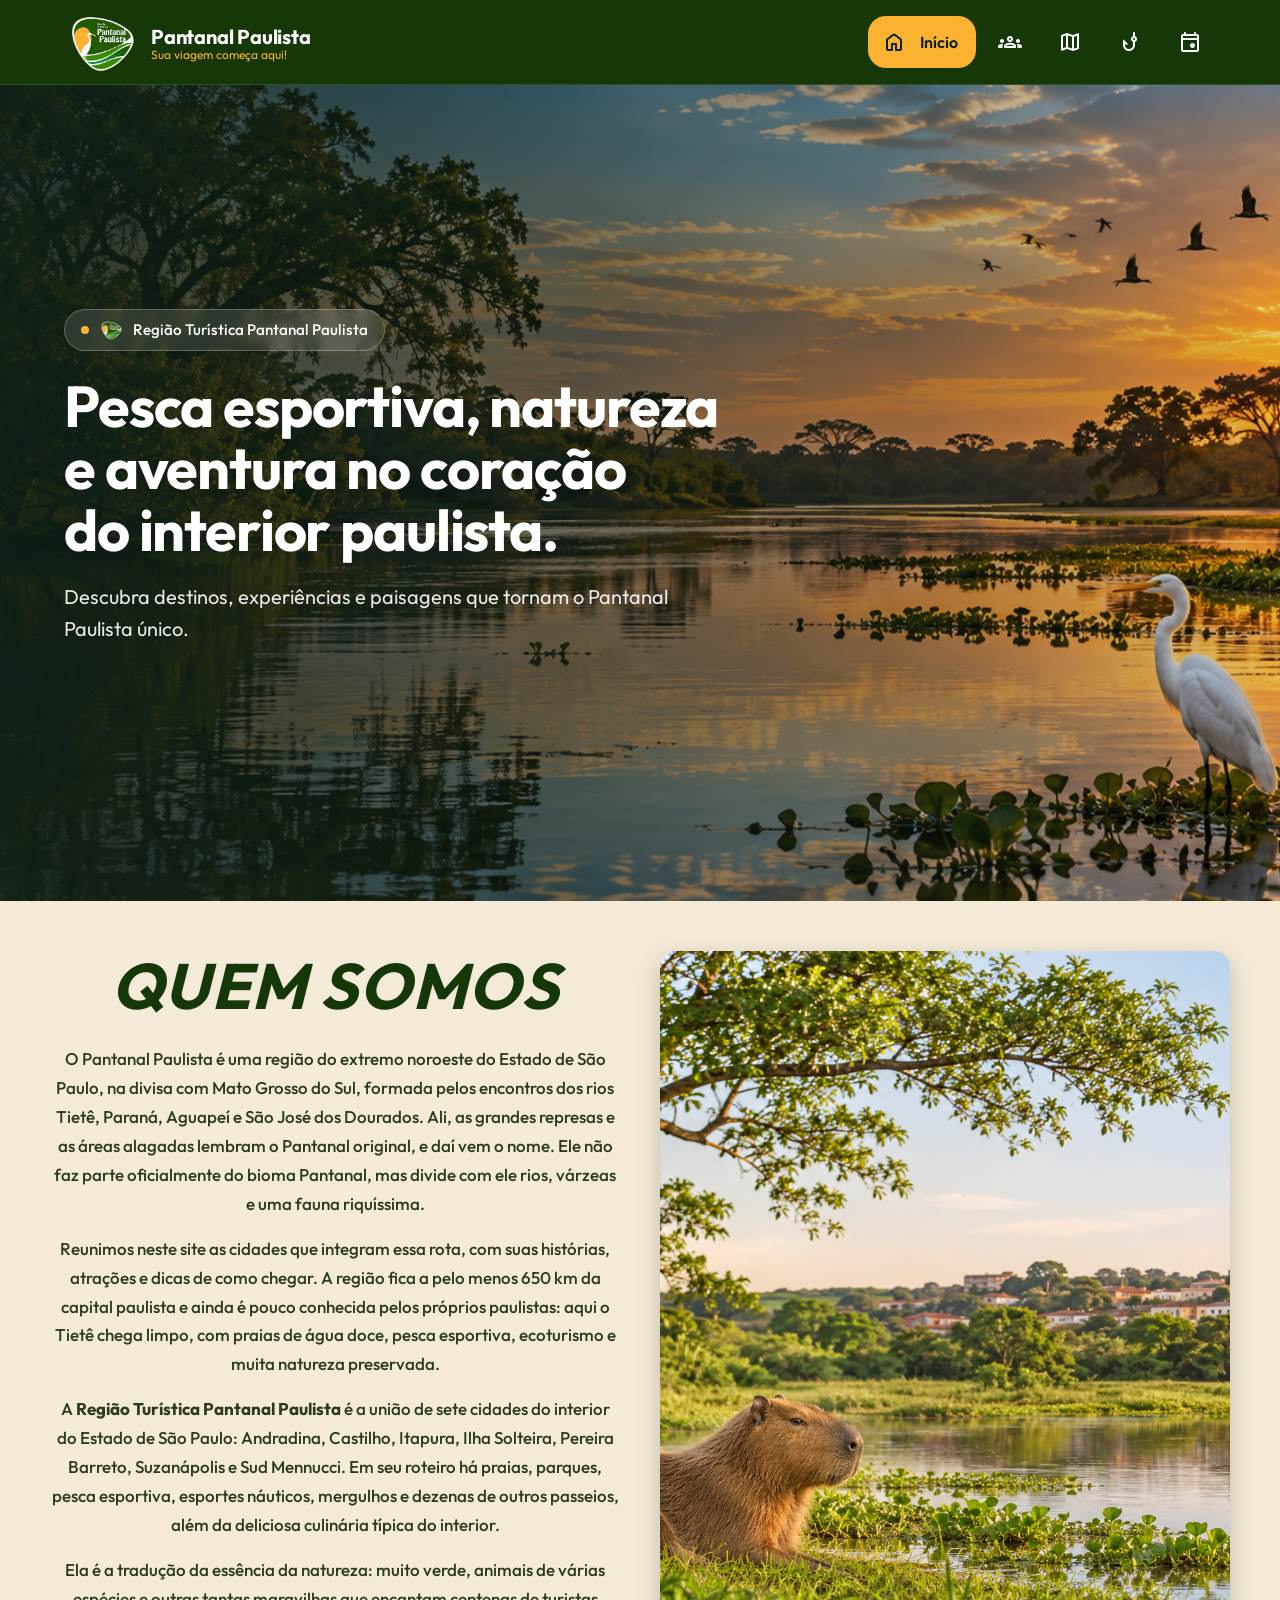
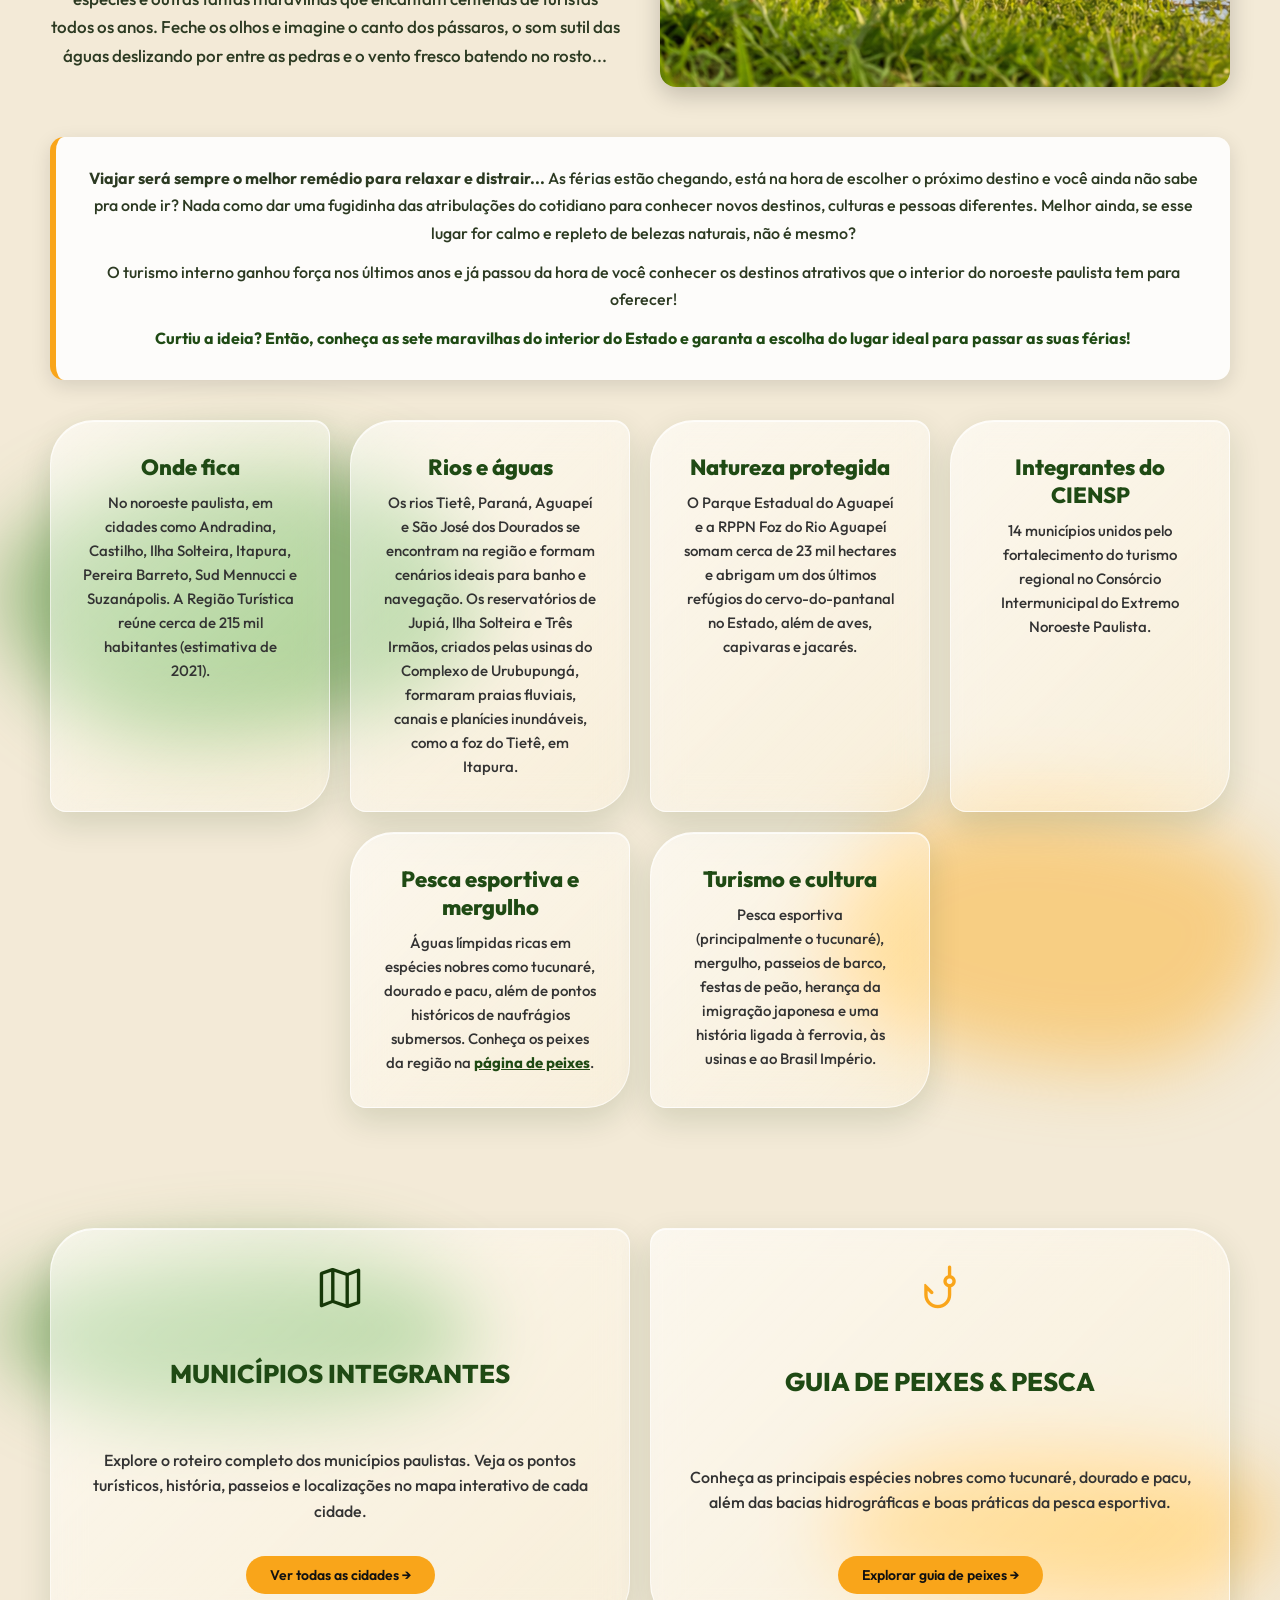
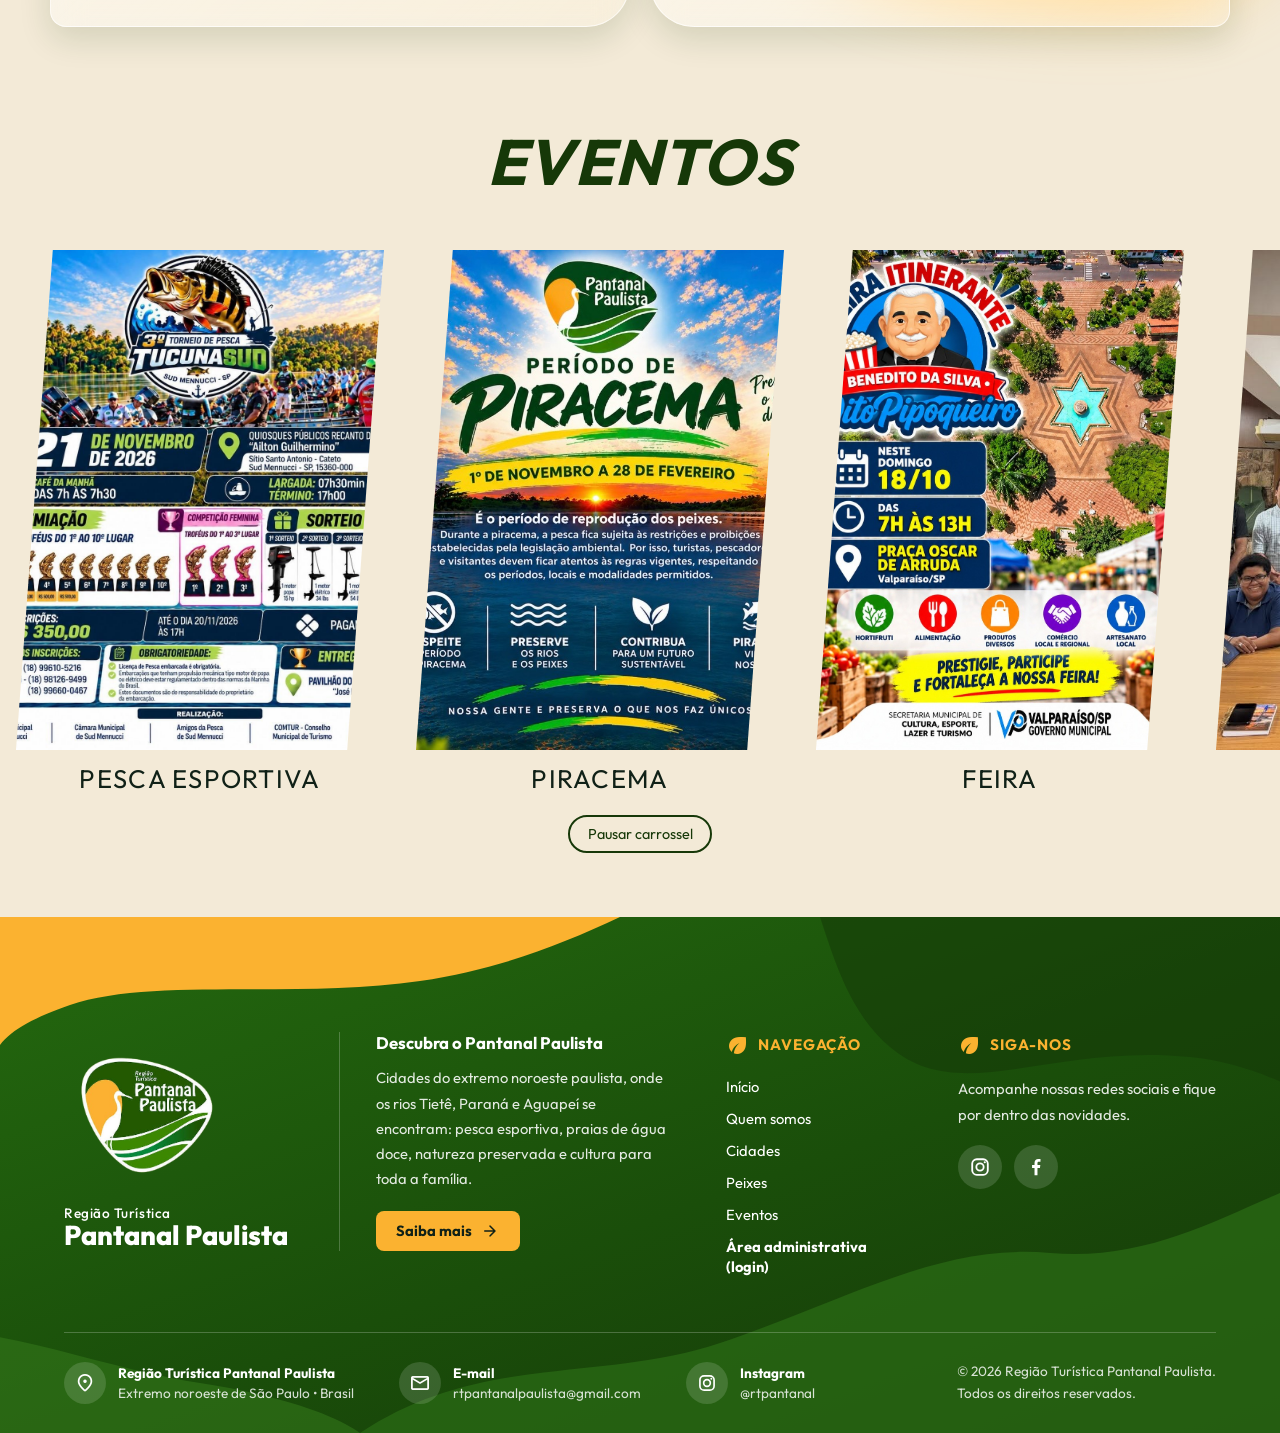
==== commit 1e93c2e6: "Reorganiza o site: páginas de cidades, peixes e admin, código comentado e nomes em português - Adici" ====
--- a/index.html
+++ b/index.html
@@ -1,5 +1,35 @@
 <!DOCTYPE html>
 <html lang="pt-BR">
+<!--
+    =====================================================================
+    INDEX.HTML - PÁGINA INICIAL
+    ---------------------------------------------------------------------
+    O HTML é o "esqueleto" da página: diz O QUE existe (títulos, textos,
+    fotos, botões). A aparência está em style.css e o comportamento em
+    index.js. Cada pedaço do HTML é uma "tag" que abre <assim> e fecha
+    </assim>; o que fica no meio é o conteúdo. Os comentários (como este)
+    começam com um sinal de menor, exclamação e dois hifens, e terminam com
+    dois hifens e um sinal de maior: o navegador não mostra.
+
+    SUMÁRIO (de cima para baixo; procure com Ctrl+F pelo nome)
+      A. <head> ................. configurações invisíveis (título da aba, fontes, arquivos)
+      B. CABEÇALHO .............. logo, slogan e menu (fixo no topo)
+      C. BANNER (#inicio) ....... primeira tela, com foto de fundo
+      D. QUEM SOMOS (#quem-somos) texto, foto e cartões de vidro
+      E. ATALHOS (#atalhos) ..... cartões que levam às páginas de cidades e peixes
+      F. EVENTOS (#eventos) ..... carrossel (os cards são criados pelo index.js)
+      G. RODAPÉ ................. contatos, redes sociais e direitos autorais
+
+    COMO EDITAR
+      - Trocar um TEXTO: mude só o que está entre as tags (ex.: <p>texto aqui</p>).
+      - Trocar uma FOTO: mude o src="img/arquivo.jpg" (e coloque a foto na pasta img/).
+      - Trocar para onde um LINK/BOTÃO leva: mude o href="DESTINO".
+      - Mudar COR, TAMANHO ou FONTE: isso fica no style.css (veja o bloco indicado
+        no comentário de cada seção).
+      - A palavra class="..." liga o elemento ao seu estilo no style.css;
+        id="..." é um nome único usado por links (#nome) e pelo index.js.
+    =====================================================================
+-->
     <head>
         <!-- Codificação de caracteres: garante acentos e símbolos corretos. -->
         <meta charset="UTF-8" />
@@ -16,16 +46,12 @@
         <!-- Cor da barra do navegador no celular. -->
         <meta name="theme-color" content="#163808" />
 
-        <!-- Ícone da aba do navegador (favicon): usa a logo do Pantanal Paulista. -->
-        <link rel="icon" type="image/png" href="img/logo.png" />
-        <link rel="apple-touch-icon" href="img/logo.png" />
-
         <!-- Título da aba do navegador. -->
         <title>Pantanal Paulista | Turismo e Natureza</title>
 
         <!-- Avisa o CSS de que o JavaScript está ativo (usado pelo menu de celular). -->
         <script>
-            document.documentElement.classList.add("js");
+            document.documentElement.classList.add("js-ativo");
         </script>
 
         <!--
@@ -59,29 +85,33 @@
         <!-- =================================================================
              CABEÇALHO: logo + menu (fica fixo no topo ao rolar a página)
              ================================================================= -->
-        <header class="site-header">
-            <div class="site-header__container">
+        <header class="cabecalho">
+            <div class="cabecalho__conteudo">
                 <!-- Logo + nome: clicar leva ao início da página. -->
                 <a
-                    class="site-header__brand"
+                    class="cabecalho__marca"
                     href="#inicio"
                     aria-label="Pantanal Paulista - início"
                 >
-                    <img class="site-header__logo" src="img/logo.png" alt="" width="75" height="75" />
-                    <span class="site-header__brand-name">Pantanal Paulista</span>
+                    <img class="cabecalho__logo" src="img/logo.png" alt="" width="75" height="75" />
+                    <span class="cabecalho__marca-texto">
+                        <span class="cabecalho__marca-nome">Pantanal Paulista</span>
+                        <!-- Slogan (veio do site do Kauê). -->
+                        <span class="cabecalho__slogan">Sua viagem começa aqui!</span>
+                    </span>
                 </a>
 
                 <!-- Botão do menu de celular (o index.js troca o ícone e o aria-expanded). -->
                 <button
-                    class="menu-toggle"
+                    class="botao-menu"
                     type="button"
                     aria-controls="menu-principal"
                     aria-expanded="false"
                 >
-                    <span class="menu-toggle__icon material-symbols-rounded" aria-hidden="true"
+                    <span class="botao-menu__icone material-symbols-rounded" aria-hidden="true"
                         >menu</span
                     >
-                    <span class="menu-toggle__label">Menu</span>
+                    <span class="botao-menu__rotulo">Menu</span>
                 </button>
 
                 <!--
@@ -92,1179 +122,202 @@
                     de uma seção do <main>. A ordem do menu acompanha a ordem
                     da página: Início, Quem somos, Cidades e Eventos.
                 -->
-                <nav class="main-navigation" id="menu-principal" aria-label="Navegação principal">
-                    <ul class="main-navigation__list">
-                        <li class="main-navigation__item">
-                            <a class="main-navigation__link" href="#inicio" aria-current="location">
-                                <span class="main-navigation__icon material-symbols-rounded" aria-hidden="true">home</span>
-                                <span class="main-navigation__text">Início</span>
+                <nav class="menu-navegacao" id="menu-principal" aria-label="Navegação principal">
+                    <ul class="menu-navegacao__lista">
+                        <li class="menu-navegacao__item">
+                            <a class="menu-navegacao__link" href="#inicio" aria-current="location">
+                                <span class="menu-navegacao__icone material-symbols-rounded" aria-hidden="true">home</span>
+                                <span class="menu-navegacao__texto">Início</span>
                             </a>
                         </li>
 
-                        <li class="main-navigation__item">
-                            <a class="main-navigation__link" href="#quem-somos">
-                                <span class="main-navigation__icon material-symbols-rounded" aria-hidden="true">groups</span>
-                                <span class="main-navigation__text">Quem somos</span>
+                        <li class="menu-navegacao__item">
+                            <a class="menu-navegacao__link" href="#quem-somos">
+                                <span class="menu-navegacao__icone material-symbols-rounded" aria-hidden="true">groups</span>
+                                <span class="menu-navegacao__texto">Quem somos</span>
                             </a>
                         </li>
 
-                        <li class="main-navigation__item">
-                            <a class="main-navigation__link" href="#cidades">
-                                <span class="main-navigation__icon material-symbols-rounded" aria-hidden="true">map</span>
-                                <span class="main-navigation__text">Cidades</span>
+                        <li class="menu-navegacao__item">
+                            <a class="menu-navegacao__link" href="cidades.html">
+                                <span class="menu-navegacao__icone material-symbols-rounded" aria-hidden="true">map</span>
+                                <span class="menu-navegacao__texto">Cidades</span>
                             </a>
                         </li>
 
-                        <li class="main-navigation__item">
-                            <a class="main-navigation__link" href="#eventos">
-                                <span class="main-navigation__icon material-symbols-rounded" aria-hidden="true">event</span>
-                                <span class="main-navigation__text">Eventos</span>
+                        <li class="menu-navegacao__item">
+                            <a class="menu-navegacao__link" href="peixes.html">
+                                <span class="menu-navegacao__icone material-symbols-rounded" aria-hidden="true">phishing</span>
+                                <span class="menu-navegacao__texto">Peixes</span>
+                            </a>
+                        </li>
+
+                        <li class="menu-navegacao__item">
+                            <a class="menu-navegacao__link" href="#eventos">
+                                <span class="menu-navegacao__icone material-symbols-rounded" aria-hidden="true">event</span>
+                                <span class="menu-navegacao__texto">Eventos</span>
                             </a>
                         </li>
                     </ul>
                 </nav>
             </div>
         </header>
+        <!-- ======== FIM: CABEÇALHO ======== -->
 
         <main id="conteudo-principal">
             <!-- =================================================================
                  ORDEM DAS SEÇÕES DA PÁGINA (de cima para baixo):
-                   1) Hero (banner)            id="inicio"
+                   1) Banner (primeira tela)     id="inicio"
                    2) Quem somos               id="quem-somos"
-                   3) Cidades                  id="cidades"
-                   4) Informações e mapas      id="mapas" (escondida até clicar
-                                               em "Saiba mais" de uma cidade)
-                   5) Eventos                  id="eventos"
+                   3) Atalhos                  id="atalhos"
+                   4) Eventos                  id="eventos"
+                 (As cidades e os peixes têm páginas próprias: cidades.html e peixes.html.)
                  Para mudar a ordem, recorte uma <section> INTEIRA (da abertura
                  até o </section> dela) e cole em outro lugar. Lembre de mudar
                  também a ordem dos itens do menu lá em cima.
-                 Todas as seções abaixo do hero têm class="content-section", que
+                 Todas as seções abaixo do banner têm class="secao-conteudo", que
                  é o que aplica o fundo bege (ver style.css).
                  ================================================================= -->
 
-            <!-- ============ 1) HERO (id="inicio") ============
-                 Ocupa 100% da altura da tela (ver ".hero" no style.css). -->
-            <section class="hero" id="inicio" aria-labelledby="hero-title">
-                <div class="hero__container">
-                    <div class="hero__content">
-                        <!-- Etiqueta pequena acima do título -->
-                        <p class="hero__eyebrow">Região Turística Pantanal Paulista</p>
-
-                        <!-- Título principal da página (só existe UM h1 no site) -->
-                        <h1 class="hero__title" id="hero-title">
+            <!-- ============ C. BANNER (id="inicio") ============
+                 Ocupa 100% da altura da tela (ver ".banner" no style.css, seção 4).
+                 No CSS você troca: a FOTO de fundo (background-image), a altura
+                 (min-height) e a cor da faixa escura sobre a foto. -->
+            <section class="banner" id="inicio" aria-labelledby="titulo-banner">
+                <div class="banner__contorno">
+                    <div class="banner__conteudo">
+                        <!-- Etiqueta pequena acima do título (logo + nome da região).
+                             Para trocar o logo, mude src="img/logo.png". -->
+                        <p class="banner__chamada">
+                            <img class="banner__chamada-logo" src="img/logo.png" alt="" width="24" height="24" />
+                            Região Turística Pantanal Paulista
+                        </p>
+
+                        <!-- Título principal da página (só existe UM h1 no site).
+                             Aqui você muda o TEXTO. O tamanho/cor da letra ficam em
+                             ".banner__titulo" no style.css (font-size, color). -->
+                        <h1 class="banner__titulo" id="titulo-banner">
                             Pesca esportiva, natureza e aventura no coração do interior paulista.
                         </h1>
 
-                        <p class="hero__description">
+                        <p class="banner__descricao">
                             Descubra destinos, experiências e paisagens que tornam o Pantanal
                             Paulista único.
                         </p>
 
                         <!--
-                            BOTÃO DO HERO (removido).
+                            BOTÃO DO BANNER (removido).
                             Para RECOLOCAR o botão "Conheça as cidades", apague as
                             marcas de comentário ao redor do <a> abaixo. Ele é
-                            estilizado por .hero__action no style.css. Para mudar o
+                            estilizado por .banner__acao no style.css. Para mudar o
                             destino do clique, troque o href (ex.: "#quem-somos").
 
-                        <a class="hero__action" href="#cidades">Conheça as cidades</a>
+                        <a class="banner__acao" href="cidades.html">Conheça as cidades</a>
                         -->
                     </div>
                 </div>
             </section>
-
-            <!-- ============ 2) QUEM SOMOS (id="quem-somos") ============
-                 Estilo: style.css, bloco "6. QUEM SOMOS". -->
+            <!-- ======== FIM: SEÇÃO #inicio ======== -->
+
+            <!-- ============ D. QUEM SOMOS (id="quem-somos") ============
+                 Estilo: style.css, bloco "5. QUEM SOMOS". -->
             <section
-                class="content-section"
+                class="secao-conteudo"
                 id="quem-somos"
-                aria-labelledby="quem-somos-title"
+                aria-labelledby="titulo-quem-somos"
             >
                 <!-- Apresentação: texto à esquerda, foto à direita -->
-                <div class="qs-hero">
-                    <div class="qs-texto">
-                        <h2 class="qs-titulo" id="quem-somos-title">QUEM SOMOS</h2>
+                <div class="quem-somos-topo">
+                    <div class="quem-somos-texto">
+                        <h2 class="quem-somos-titulo" id="titulo-quem-somos">QUEM SOMOS</h2>
                         <p>O Pantanal Paulista é uma região do extremo noroeste do Estado de São Paulo, na divisa com Mato Grosso do Sul, formada pelos encontros dos rios Tietê, Paraná, Aguapeí e São José dos Dourados. Ali, as grandes represas e as áreas alagadas lembram o Pantanal original, e daí vem o nome. Ele não faz parte oficialmente do bioma Pantanal, mas divide com ele rios, várzeas e uma fauna riquíssima.</p>
                         <p>Reunimos neste site as cidades que integram essa rota, com suas histórias, atrações e dicas de como chegar. A região fica a pelo menos 650 km da capital paulista e ainda é pouco conhecida pelos próprios paulistas: aqui o Tietê chega limpo, com praias de água doce, pesca esportiva, ecoturismo e muita natureza preservada.</p>
+                        <p>A <strong>Região Turística Pantanal Paulista</strong> é a união de sete cidades do interior do Estado de São Paulo: Andradina, Castilho, Itapura, Ilha Solteira, Pereira Barreto, Suzanápolis e Sud Mennucci. Em seu roteiro há praias, parques, pesca esportiva, esportes náuticos, mergulhos e dezenas de outros passeios, além da deliciosa culinária típica do interior.</p>
+                        <p>Ela é a tradução da essência da natureza: muito verde, animais de várias espécies e outras tantas maravilhas que encantam centenas de turistas todos os anos. Feche os olhos e imagine o canto dos pássaros, o som sutil das águas deslizando por entre as pedras e o vento fresco batendo no rosto...</p>
                     </div>
 
-                    <!-- A foto é definida no CSS (classe .qs-imagem), por isso a div é vazia. -->
-                    <div class="qs-imagem" role="img" aria-label="Foto do Pantanal Paulista"></div>
-                </div>
-
-                <!-- O Pantanal Paulista em detalhes: 4 cartões lado a lado -->
-                <div class="qs-destaques">
-                    <article class="qs-card">
+                    <!-- A foto é definida no CSS (classe .quem-somos-imagem), por isso a div é vazia.
+                         Para TROCAR a foto: no style.css, procure ".quem-somos-imagem" e mude o
+                         background-image: url("img/...").
+                         Para AUMENTAR a foto: mude a altura (min-height) nessa mesma regra. -->
+                    <div class="quem-somos-imagem" role="img" aria-label="Foto do Pantanal Paulista"></div>
+                </div>
+
+                <!-- Convite ao turismo (texto do site do Kauê) -->
+                <aside class="quem-somos-convite">
+                    <p><strong>Viajar será sempre o melhor remédio para relaxar e distrair...</strong> As férias estão chegando, está na hora de escolher o próximo destino e você ainda não sabe pra onde ir? Nada como dar uma fugidinha das atribulações do cotidiano para conhecer novos destinos, culturas e pessoas diferentes. Melhor ainda, se esse lugar for calmo e repleto de belezas naturais, não é mesmo?</p>
+                    <p>O turismo interno ganhou força nos últimos anos e já passou da hora de você conhecer os destinos atrativos que o interior do noroeste paulista tem para oferecer!</p>
+                    <p class="quem-somos-convite__destaque">Curtiu a ideia? Então, conheça as sete maravilhas do interior do Estado e garanta a escolha do lugar ideal para passar as suas férias!</p>
+                </aside>
+
+                <!-- O Pantanal Paulista em detalhes: cartões de vidro lado a lado.
+                         Cada <article class="quem-somos-cartao vidro"> é um cartão.
+                         Para ADICIONAR um: copie um <article> inteiro e cole abaixo.
+                         Para REMOVER: apague o <article> inteiro.
+                         O efeito de vidro (desfoque) vem da classe "vidro" (style.css, seção 5). -->
+                <div class="quem-somos-cartoes">
+                    <article class="quem-somos-cartao vidro">
                         <h3>Onde fica</h3>
                         <p>No noroeste paulista, em cidades como Andradina, Castilho, Ilha Solteira, Itapura, Pereira Barreto, Sud Mennucci e Suzanápolis. A Região Turística reúne cerca de 215 mil habitantes (estimativa de 2021).</p>
                     </article>
-                    <article class="qs-card">
+                    <article class="quem-somos-cartao vidro">
                         <h3>Rios e águas</h3>
-                        <p>Os reservatórios de Jupiá, Ilha Solteira e Três Irmãos, criados pelas usinas do Complexo de Urubupungá, formaram praias fluviais, canais e planícies inundáveis, como a foz do Tietê, em Itapura.</p>
-                    </article>
-                    <article class="qs-card">
+                        <p>Os rios Tietê, Paraná, Aguapeí e São José dos Dourados se encontram na região e formam cenários ideais para banho e navegação. Os reservatórios de Jupiá, Ilha Solteira e Três Irmãos, criados pelas usinas do Complexo de Urubupungá, formaram praias fluviais, canais e planícies inundáveis, como a foz do Tietê, em Itapura.</p>
+                    </article>
+                    <article class="quem-somos-cartao vidro">
                         <h3>Natureza protegida</h3>
                         <p>O Parque Estadual do Aguapeí e a RPPN Foz do Rio Aguapeí somam cerca de 23 mil hectares e abrigam um dos últimos refúgios do cervo-do-pantanal no Estado, além de aves, capivaras e jacarés.</p>
                     </article>
-                    <article class="qs-card">
+                    <article class="quem-somos-cartao vidro">
+                        <h3>Integrantes do CIENSP</h3>
+                        <p>14 municípios unidos pelo fortalecimento do turismo regional no Consórcio Intermunicipal do Extremo Noroeste Paulista.</p>
+                    </article>
+                    <article class="quem-somos-cartao vidro">
+                        <h3>Pesca esportiva e mergulho</h3>
+                        <p>Águas límpidas ricas em espécies nobres como tucunaré, dourado e pacu, além de pontos históricos de naufrágios submersos. Conheça os peixes da região na <a href="peixes.html">página de peixes</a>.</p>
+                    </article>
+                    <article class="quem-somos-cartao vidro">
                         <h3>Turismo e cultura</h3>
                         <p>Pesca esportiva (principalmente o tucunaré), mergulho, passeios de barco, festas de peão, herança da imigração japonesa e uma história ligada à ferrovia, às usinas e ao Brasil Império.</p>
                     </article>
                 </div>
             </section>
-
-            <!-- ============ 3) CIDADES (id="cidades") ============
-                 Cada card mostra a foto da cidade; ao passar o mouse aparecem o
-                 texto e o botão "Saiba mais", que leva às informações dela
-                 (seção #mapas, logo abaixo).
-                 Para editar um card: troque a foto em "src", o texto dentro do
-                 <p> e o nome dentro do <h3>. O "href" do botão deve ser igual ao
-                 id do bloco da cidade em #mapas.
-                 Estilo: style.css, bloco "7. CIDADES". -->
-            <section class="content-section" id="cidades" aria-labelledby="cidades-title">
-                <h2 class="titulos" id="cidades-title">CIDADES</h2>
-
-                <!-- Caixa que agrupa todos os cards e os organiza lado a lado -->
-                <div class="listaCards">
-                    <!-- CARD: Andradina -->
-                    <div class="card-imagem-caixa">
-                        <img class="imgCard" src="img/andra.jpg" alt="Foto de Andradina" loading="lazy" />
-
-                        <!-- Camada que aparece ao passar o mouse sobre a foto -->
-                        <div class="card-conteudo">
-                            <p class="card-texto">Terra do Rei do Gado, banhada pelo Rio Tietê. Turismo religioso, romarias e parque aquático.</p>
-                            <a class="card-botao" href="#mapa-andradina">Saiba mais</a>
-                        </div>
-
-                        <h3 class="card-titulo">Andradina</h3>
-                    </div>
-
-                    <!-- CARD: Castilho -->
-                    <div class="card-imagem-caixa">
-                        <img class="imgCard" src="img/castilho.jpg" alt="Foto de Castilho" loading="lazy" />
-
-                        <!-- Camada que aparece ao passar o mouse sobre a foto -->
-                        <div class="card-conteudo">
-                            <p class="card-texto">Porta de entrada do Pantanal Paulista e Paraíso do Pescador, com rios e o varjão.</p>
-                            <a class="card-botao" href="#mapa-castilho">Saiba mais</a>
-                        </div>
-
-                        <h3 class="card-titulo">Castilho</h3>
-                    </div>
-
-                    <!-- CARD: Guaraçaí -->
-                    <div class="card-imagem-caixa">
-                        <img class="imgCard" src="img/guaracai.webp" alt="Foto de Guaraçaí" loading="lazy" />
-
-                        <!-- Camada que aparece ao passar o mouse sobre a foto -->
-                        <div class="card-conteudo">
-                            <p class="card-texto">Terra do Abacaxi, integra a rota do Pantanal Paulista, com natureza e a tranquilidade do interior.</p>
-                            <a class="card-botao" href="#mapa-guaracai">Saiba mais</a>
-                        </div>
-
-                        <h3 class="card-titulo">Guaraçaí</h3>
-                    </div>
-
-                    <!-- CARD: Ilha Solteira -->
-                    <div class="card-imagem-caixa">
-                        <img class="imgCard" src="img/ilha.jpg" alt="Foto de Ilha Solteira" loading="lazy" />
-
-                        <!-- Camada que aparece ao passar o mouse sobre a foto -->
-                        <div class="card-conteudo">
-                            <p class="card-texto">Estância Turística e paraíso dos esportes aquáticos, com a usina hidrelétrica.</p>
-                            <a class="card-botao" href="#mapa-ilha-solteira">Saiba mais</a>
-                        </div>
-
-                        <h3 class="card-titulo">Ilha Solteira</h3>
-                    </div>
-
-                    <!-- CARD: Itapura -->
-                    <div class="card-imagem-caixa">
-                        <img class="imgCard" src="img/itapura.jfif" alt="Foto de Itapura" loading="lazy" />
-
-                        <!-- Camada que aparece ao passar o mouse sobre a foto -->
-                        <div class="card-conteudo">
-                            <p class="card-texto">Prainha Municipal e Cachoeira do Córrego da Onça, entre os rios Tietê e Paraná.</p>
-                            <a class="card-botao" href="#mapa-itapura">Saiba mais</a>
-                        </div>
-
-                        <h3 class="card-titulo">Itapura</h3>
-                    </div>
-
-                    <!-- CARD: Mirandópolis -->
-                    <div class="card-imagem-caixa">
-                        <img class="imgCard" src="img/mirandopolis.jfif" alt="Foto de Mirandópolis" loading="lazy" />
-
-                        <!-- Camada que aparece ao passar o mouse sobre a foto -->
-                        <div class="card-conteudo">
-                            <p class="card-texto">Igreja de São João Batista, com vitrais e ladrilhos, e a comunidade Yuba de cultura japonesa.</p>
-                            <a class="card-botao" href="#mapa-mirandopolis">Saiba mais</a>
-                        </div>
-
-                        <h3 class="card-titulo">Mirandópolis</h3>
-                    </div>
-
-                    <!-- CARD: Murutinga do Sul -->
-                    <div class="card-imagem-caixa">
-                        <img class="imgCard" src="img/murutinga.jfif" alt="Foto de Murutinga do Sul" loading="lazy" />
-
-                        <!-- Camada que aparece ao passar o mouse sobre a foto -->
-                        <div class="card-conteudo">
-                            <p class="card-texto">Pequena cidade da rota do Pantanal Paulista, ideal para descansar em meio à natureza.</p>
-                            <a class="card-botao" href="#mapa-murutinga">Saiba mais</a>
-                        </div>
-
-                        <h3 class="card-titulo">Murutinga do Sul</h3>
-                    </div>
-
-                    <!-- CARD: Nova Independência -->
-                    <div class="card-imagem-caixa">
-                        <img class="imgCard" src="img/nova.jpg" alt="Foto de Nova Independência" loading="lazy" />
-
-                        <!-- Camada que aparece ao passar o mouse sobre a foto -->
-                        <div class="card-conteudo">
-                            <p class="card-texto">Turismo rural e contato com a natureza no coração da região do Pantanal Paulista.</p>
-                            <a class="card-botao" href="#mapa-nova-independencia">Saiba mais</a>
-                        </div>
-
-                        <h3 class="card-titulo">Nova Independência</h3>
-                    </div>
-
-                    <!-- CARD: Pereira Barreto -->
-                    <div class="card-imagem-caixa">
-                        <img class="imgCard" src="img/barreto.jpg" alt="Foto de Pereira Barreto" loading="lazy" />
-
-                        <!-- Camada que aparece ao passar o mouse sobre a foto -->
-                        <div class="card-conteudo">
-                            <p class="card-texto">Pesca esportiva no Rio Tietê e forte herança da imigração japonesa.</p>
-                            <a class="card-botao" href="#mapa-pereira-barreto">Saiba mais</a>
-                        </div>
-
-                        <h3 class="card-titulo">Pereira Barreto</h3>
-                    </div>
-
-                    <!-- CARD: Sud Mennucci -->
-                    <div class="card-imagem-caixa">
-                        <img class="imgCard" src="img/sud.jfif" alt="Foto de Sud Mennucci" loading="lazy" />
-
-                        <!-- Camada que aparece ao passar o mouse sobre a foto -->
-                        <div class="card-conteudo">
-                            <p class="card-texto">Natureza, turismo rural e pesca esportiva nos rios da região.</p>
-                            <a class="card-botao" href="#mapa-sud-mennucci">Saiba mais</a>
-                        </div>
-
-                        <h3 class="card-titulo">Sud Mennucci</h3>
-                    </div>
-
-                    <!-- CARD: Suzanápolis -->
-                    <div class="card-imagem-caixa">
-                        <img class="imgCard" src="img/suzanapolis.webp" alt="Foto de Suzanápolis" loading="lazy" />
-
-                        <!-- Camada que aparece ao passar o mouse sobre a foto -->
-                        <div class="card-conteudo">
-                            <p class="card-texto">Pesca esportiva e contato com a natureza, com o charme das cidades pequenas.</p>
-                            <a class="card-botao" href="#mapa-suzanapolis">Saiba mais</a>
-                        </div>
-
-                        <h3 class="card-titulo">Suzanápolis</h3>
-                    </div>
-
-                    <!-- CARD: Valparaíso -->
-                    <div class="card-imagem-caixa">
-                        <img class="imgCard" src="img/valparaiso.jpg" alt="Foto de Valparaíso" loading="lazy" />
-
-                        <!-- Camada que aparece ao passar o mouse sobre a foto -->
-                        <div class="card-conteudo">
-                            <p class="card-texto">Trilhas de moto, cultura oriental e a Praça Matriz com fonte luminosa e castelo bonsai.</p>
-                            <a class="card-botao" href="#mapa-valparaiso">Saiba mais</a>
-                        </div>
-
-                        <h3 class="card-titulo">Valparaíso</h3>
-                    </div>
+            <!-- ======== FIM: SEÇÃO #quem-somos ======== -->
+
+            <!-- ============ E. ATALHOS (id="atalhos") ============
+                 Dois cartões de vidro que levam às páginas de Cidades e de Peixes.
+                 Estilo: style.css, blocos "5. QUEM SOMOS" (.atalhos-lista) e "2. BASE". -->
+            <section class="secao-conteudo" id="atalhos" aria-label="Atalhos para Cidades e Peixes">
+                <!-- Atalhos para as páginas de Cidades e Peixes (vidro, igual aos cartões acima).
+                         O ícone é o nome do símbolo (ex.: "map", "phishing"); troque a palavra
+                         para mudar o ícone. O botão é o <a class="cartao-botao">: mude o texto
+                         entre as tags e o destino em href="DESTINO". -->
+                <div class="atalhos-lista">
+                    <article class="atalho-cartao vidro">
+                        <span class="material-symbols-rounded" aria-hidden="true">map</span>
+                        <h3>Municípios integrantes</h3>
+                        <p>Explore o roteiro completo dos municípios paulistas. Veja os pontos turísticos, história, passeios e localizações no mapa interativo de cada cidade.</p>
+                        <a class="cartao-botao" href="cidades.html">Ver todas as cidades →</a>
+                    </article>
+                    <article class="atalho-cartao vidro">
+                        <span class="material-symbols-rounded" aria-hidden="true">phishing</span>
+                        <h3>Guia de peixes &amp; pesca</h3>
+                        <p>Conheça as principais espécies nobres como tucunaré, dourado e pacu, além das bacias hidrográficas e boas práticas da pesca esportiva.</p>
+                        <a class="cartao-botao" href="peixes.html">Explorar guia de peixes →</a>
+                    </article>
                 </div>
             </section>
-
-            <!-- ============ 4) INFORMAÇÕES E MAPAS (id="mapas") ============
-                 Esta seção fica ESCONDIDA quando a página abre. Ao clicar em um
-                 card, o endereço vira "#mapa-nome-da-cidade" e o CSS (:target)
-                 mostra SOMENTE o bloco daquela cidade.
-                 Cada cidade tem: nome, 4 painéis de vidro (sobre, dados, atrações,
-                 como chegar), o mapa do Google e o botão de voltar.
-                 Estilo: style.css, bloco "8. INFORMAÇÕES DA CIDADE". -->
-            <section class="content-section" id="mapas">
-                <h2 class="titulos">INFORMAÇÕES E LOCALIZAÇÃO</h2>
-
-                <!-- ===== ANDRADINA ===== -->
-                <article class="mapa-cidade" id="mapa-andradina" aria-labelledby="mapa-andradina-titulo">
-                    <h2 class="mapa-titulo" id="mapa-andradina-titulo">Andradina</h2>
-
-                    <!-- Grade com os 4 painéis de vidro (a posição de cada um é definida no CSS) -->
-                    <div class="cidade__grade">
-
-                        <!-- Painel 1: texto de apresentação -->
-                        <section class="vidro cidade__sobre">
-                            <h3 class="info-subtitulo">Sobre a cidade</h3>
-                            <p class="info-descricao">Andradina é a cidade-polo do extremo noroeste paulista e leva o título de Terra do Rei do Gado. Sua fundação foi idealizada em 1932 pelo fazendeiro Antônio Joaquim de Moura Andrade, o “Rei do Gado”, maior criador de gado do Brasil e nome que a cidade carrega até hoje. Fundada em 11 de julho de 1937 e transformada em município em 1938, é banhada ao norte pelo Rio Tietê e reúne turismo de negócios, turismo religioso (festas e romarias), cultura e lazer em família.</p>
-                        </section>
-
-                        <!-- Painel 2: dados rápidos (população, emancipação, área, gentílico) -->
-                        <section class="vidro cidade__dados" aria-label="Dados de Andradina">
-                            <dl class="info-dados">
-                                <div class="info-dado">
-                                    <dt class="info-dado-titulo">População (Censo 2022)</dt>
-                                    <dd class="info-dado-valor">59.783</dd>
-                                </div>
-                                <div class="info-dado">
-                                    <dt class="info-dado-titulo">Emancipação</dt>
-                                    <dd class="info-dado-valor">1938</dd>
-                                </div>
-                                <div class="info-dado">
-                                    <dt class="info-dado-titulo">Área</dt>
-                                    <dd class="info-dado-valor">964,2 km²</dd>
-                                </div>
-                                <div class="info-dado">
-                                    <dt class="info-dado-titulo">Gentílico</dt>
-                                    <dd class="info-dado-valor">andradinense</dd>
-                                </div>
-                            </dl>
-                        </section>
-
-                        <!-- Painel 3: lista de atrações -->
-                        <section class="vidro cidade__atracoes">
-                            <h3 class="info-subtitulo">Principais atrações</h3>
-                            <ul class="info-lista">
-                                <li>Complexo Turístico Thermas Acqualinda: parque aquático e Parque dos Dinossauros, diversão para toda a família</li>
-                                <li>Casa da Cultura Cora Coralina</li>
-                                <li>Zoológico Municipal, com mata nativa preservada dentro da área urbana</li>
-                                <li>Centro Cultural Pioneiros de Andradina, instalado na antiga estação ferroviária</li>
-                                <li>Praça Moura Andrade (a praça central, com esculturas de personagens importantes da cidade) e Memorial Adélio Sarro</li>
-                                <li>Igreja Matriz de São Sebastião e Igreja Nossa Senhora das Graças, no roteiro do turismo religioso</li>
-                                <li>Fazenda São Francisco / Bufalare Cavalgare: cavalgadas e trilha off road para bike</li>
-                                <li>EXPOAN, a Exposição Agropecuária de Andradina, maior evento do calendário da cidade</li>
-                            </ul>
-                        </section>
-
-                        <!-- Painel 4: como chegar -->
-                        <section class="vidro cidade__acesso">
-                            <h3 class="info-subtitulo">Como chegar</h3>
-                            <p class="info-descricao">Andradina fica a cerca de 630 km da capital paulista, no entroncamento da Rodovia Marechal Rondon (SP-300) com a Rodovia Euclides de Oliveira Figueiredo (SP-563). A cidade também tem aeroporto estadual (Paulino Ribeiro de Andrade) e é a principal referência para quem visita as cidades vizinhas do Pantanal Paulista.</p>
-                        </section>
-
-                    </div>
-
-                    <!-- Painel do mapa: o endereço fica no "src" do iframe (q=Nome da cidade) -->
-                    <section class="vidro cidade__mapa">
-                        <h3 class="info-subtitulo">Localização</h3>
-                        <iframe
-                            src="https://www.google.com/maps?q=Andradina,SP,Brasil&output=embed"
-                            title="Mapa de Andradina"
-                            loading="lazy"
-                            allowfullscreen
-                            referrerpolicy="no-referrer-when-downgrade"
-                        ></iframe>
-                    </section>
-
-                    <!-- Botão que rola a página de volta para a lista de cidades -->
-                    <a class="card-botao cidade__voltar" href="#cidades">← Voltar às cidades</a>
-                </article>
-
-                <!-- ===== CASTILHO ===== -->
-                <article class="mapa-cidade" id="mapa-castilho" aria-labelledby="mapa-castilho-titulo">
-                    <h2 class="mapa-titulo" id="mapa-castilho-titulo">Castilho</h2>
-
-                    <!-- Grade com os 4 painéis de vidro (a posição de cada um é definida no CSS) -->
-                    <div class="cidade__grade">
-
-                        <!-- Painel 1: texto de apresentação -->
-                        <section class="vidro cidade__sobre">
-                            <h3 class="info-subtitulo">Sobre a cidade</h3>
-                            <p class="info-descricao">Conhecida como o Paraíso do Pescador e a porta de entrada do Pantanal Paulista, Castilho fica às margens do Rio Paraná, na divisa com Mato Grosso do Sul, e é banhada também pelos rios Tietê e Aguapeí, uma das maiores extensões de águas interiores do país. Emancipada de Andradina em 1953, tem mais de 500 ranchos de pesca e recebe pescadores de todo o Brasil, principalmente atrás do tucunaré, além de quem busca ecoturismo, passeios de barco e a observação da fauna e da flora pantaneiras.</p>
-                        </section>
-
-                        <!-- Painel 2: dados rápidos (população, emancipação, área, gentílico) -->
-                        <section class="vidro cidade__dados" aria-label="Dados de Castilho">
-                            <dl class="info-dados">
-                                <div class="info-dado">
-                                    <dt class="info-dado-titulo">População (Censo 2022)</dt>
-                                    <dd class="info-dado-valor">19.977</dd>
-                                </div>
-                                <div class="info-dado">
-                                    <dt class="info-dado-titulo">Emancipação</dt>
-                                    <dd class="info-dado-valor">1953</dd>
-                                </div>
-                                <div class="info-dado">
-                                    <dt class="info-dado-titulo">Área</dt>
-                                    <dd class="info-dado-valor">1.065,3 km²</dd>
-                                </div>
-                                <div class="info-dado">
-                                    <dt class="info-dado-titulo">Gentílico</dt>
-                                    <dd class="info-dado-valor">castilhense</dd>
-                                </div>
-                            </dl>
-                        </section>
-
-                        <!-- Painel 3: lista de atrações -->
-                        <section class="vidro cidade__atracoes">
-                            <h3 class="info-subtitulo">Principais atrações</h3>
-                            <ul class="info-lista">
-                                <li>Rio Paraná e represa da Usina Hidrelétrica de Jupiá (Engenheiro Souza Dias): pesca e passeios de barco</li>
-                                <li>Foz do Rio Tietê e Rio Aguapeí: pesca esportiva e observação da fauna do bioma pantaneiro</li>
-                                <li>RPPN Foz do Aguapeí, área protegida que, junto com o Parque Estadual do Aguapeí, forma o Pantanal Paulista</li>
-                                <li>Prainha Municipal</li>
-                                <li>Pontes ferroviária (Francisco Sá) e rodoviária sobre o Rio Paraná, com vista impressionante do rio</li>
-                                <li>Estação Ferroviária Alfredo de Castilho, Igreja Matriz de São José e Capela Bom Jesus da Lapa</li>
-                                <li>Alambique Estância São João e Orquidário</li>
-                                <li>Torneios de pesca esportiva ao longo do ano</li>
-                            </ul>
-                        </section>
-
-                        <!-- Painel 4: como chegar -->
-                        <section class="vidro cidade__acesso">
-                            <h3 class="info-subtitulo">Como chegar</h3>
-                            <p class="info-descricao">Castilho fica no extremo noroeste paulista, ao lado de Andradina (de onde se emancipou), na margem do Rio Paraná em frente a Três Lagoas (MS), com pontes que ligam os dois estados. A região do Pantanal Paulista está a pelo menos 650 km da capital, então vale planejar a viagem com calma e aproveitar o fim de semana inteiro.</p>
-                        </section>
-
-                    </div>
-
-                    <!-- Painel do mapa: o endereço fica no "src" do iframe (q=Nome da cidade) -->
-                    <section class="vidro cidade__mapa">
-                        <h3 class="info-subtitulo">Localização</h3>
-                        <iframe
-                            src="https://www.google.com/maps?q=Castilho,SP,Brasil&output=embed"
-                            title="Mapa de Castilho"
-                            loading="lazy"
-                            allowfullscreen
-                            referrerpolicy="no-referrer-when-downgrade"
-                        ></iframe>
-                    </section>
-
-                    <!-- Botão que rola a página de volta para a lista de cidades -->
-                    <a class="card-botao cidade__voltar" href="#cidades">← Voltar às cidades</a>
-                </article>
-
-                <!-- ===== GUARAÇAÍ ===== -->
-                <article class="mapa-cidade" id="mapa-guaracai" aria-labelledby="mapa-guaracai-titulo">
-                    <h2 class="mapa-titulo" id="mapa-guaracai-titulo">Guaraçaí</h2>
-
-                    <!-- Grade com os 4 painéis de vidro (a posição de cada um é definida no CSS) -->
-                    <div class="cidade__grade">
-
-                        <!-- Painel 1: texto de apresentação -->
-                        <section class="vidro cidade__sobre">
-                            <h3 class="info-subtitulo">Sobre a cidade</h3>
-                            <p class="info-descricao">Guaraçaí, nome que vem do tupi coaracy (“sol”), é a Capital do Abacaxi do Estado de São Paulo e também é chamada de Cidade Presépio. A região foi ocupada a partir de 1925, na Fazenda João Machado, e se desenvolveu com a chegada da Estrada de Ferro Noroeste do Brasil, em 1936. Virou município em 1948 e hoje une a tradição da fruticultura (abacaxi e polpa de frutas) ao turismo rural, à natureza e ao ritmo tranquilo do interior.</p>
-                        </section>
-
-                        <!-- Painel 2: dados rápidos (população, emancipação, área, gentílico) -->
-                        <section class="vidro cidade__dados" aria-label="Dados de Guaraçaí">
-                            <dl class="info-dados">
-                                <div class="info-dado">
-                                    <dt class="info-dado-titulo">População (Censo 2022)</dt>
-                                    <dd class="info-dado-valor">7.441</dd>
-                                </div>
-                                <div class="info-dado">
-                                    <dt class="info-dado-titulo">Emancipação</dt>
-                                    <dd class="info-dado-valor">1948</dd>
-                                </div>
-                                <div class="info-dado">
-                                    <dt class="info-dado-titulo">Área</dt>
-                                    <dd class="info-dado-valor">569,2 km²</dd>
-                                </div>
-                                <div class="info-dado">
-                                    <dt class="info-dado-titulo">Gentílico</dt>
-                                    <dd class="info-dado-valor">guaraçaiense</dd>
-                                </div>
-                            </dl>
-                        </section>
-
-                        <!-- Painel 3: lista de atrações -->
-                        <section class="vidro cidade__atracoes">
-                            <h3 class="info-subtitulo">Principais atrações</h3>
-                            <ul class="info-lista">
-                                <li>Festa do Abacaxi, evento anual que reúne turistas para saborear pratos e doces feitos com a fruta (17ª edição em 2023)</li>
-                                <li>Cavalgada entre amigos, criada em 2008 e principal atrativo do turismo rural</li>
-                                <li>Cachoeira Maraní, em propriedade particular aberta a visitantes</li>
-                                <li>Plantações de abacaxi, que fazem da cidade referência estadual na produção da fruta</li>
-                                <li>Parque Estadual do Aguapeí, unidade de conservação que abrange também o território de Guaraçaí</li>
-                            </ul>
-                        </section>
-
-                        <!-- Painel 4: como chegar -->
-                        <section class="vidro cidade__acesso">
-                            <h3 class="info-subtitulo">Como chegar</h3>
-                            <p class="info-descricao">Guaraçaí fica na microrregião de Andradina e faz divisa com Andradina, Junqueirópolis, Mirandópolis, Murutinga do Sul, Nova Independência e Pereira Barreto. Para chegar, a referência regional é Andradina, a cerca de 630 km de São Paulo pela Rodovia Marechal Rondon (SP-300).</p>
-                        </section>
-
-                    </div>
-
-                    <!-- Painel do mapa: o endereço fica no "src" do iframe (q=Nome da cidade) -->
-                    <section class="vidro cidade__mapa">
-                        <h3 class="info-subtitulo">Localização</h3>
-                        <iframe
-                            src="https://www.google.com/maps?q=Guaraçaí,SP,Brasil&output=embed"
-                            title="Mapa de Guaraçaí"
-                            loading="lazy"
-                            allowfullscreen
-                            referrerpolicy="no-referrer-when-downgrade"
-                        ></iframe>
-                    </section>
-
-                    <!-- Botão que rola a página de volta para a lista de cidades -->
-                    <a class="card-botao cidade__voltar" href="#cidades">← Voltar às cidades</a>
-                </article>
-
-                <!-- ===== ILHA SOLTEIRA ===== -->
-                <article class="mapa-cidade" id="mapa-ilha-solteira" aria-labelledby="mapa-ilha-solteira-titulo">
-                    <h2 class="mapa-titulo" id="mapa-ilha-solteira-titulo">Ilha Solteira</h2>
-
-                    <!-- Grade com os 4 painéis de vidro (a posição de cada um é definida no CSS) -->
-                    <div class="cidade__grade">
-
-                        <!-- Painel 1: texto de apresentação -->
-                        <section class="vidro cidade__sobre">
-                            <h3 class="info-subtitulo">Sobre a cidade</h3>
-                            <p class="info-descricao">Ilha Solteira é uma das poucas cidades planejadas do Brasil: nasceu para abrigar os trabalhadores da Usina Hidrelétrica de Ilha Solteira, cujas obras começaram em 1965, e ganhou o nome de uma ilha localizada logo abaixo da barragem. Hoje é Estância Turística e conhecida como Capital da Cultura. Cercada pelos rios Paraná, Tietê e São José dos Dourados, tem praias artificiais, pesca esportiva, esportes náuticos e um calendário cheio de festas e festivais.</p>
-                        </section>
-
-                        <!-- Painel 2: dados rápidos (população, emancipação, área, gentílico) -->
-                        <section class="vidro cidade__dados" aria-label="Dados de Ilha Solteira">
-                            <dl class="info-dados">
-                                <div class="info-dado">
-                                    <dt class="info-dado-titulo">População (Censo 2022)</dt>
-                                    <dd class="info-dado-valor">25.549</dd>
-                                </div>
-                                <div class="info-dado">
-                                    <dt class="info-dado-titulo">Emancipação</dt>
-                                    <dd class="info-dado-valor">1991</dd>
-                                </div>
-                                <div class="info-dado">
-                                    <dt class="info-dado-titulo">Área</dt>
-                                    <dd class="info-dado-valor">652,6 km²</dd>
-                                </div>
-                                <div class="info-dado">
-                                    <dt class="info-dado-titulo">Gentílico</dt>
-                                    <dd class="info-dado-valor">ilhense</dd>
-                                </div>
-                            </dl>
-                        </section>
-
-                        <!-- Painel 3: lista de atrações -->
-                        <section class="vidro cidade__atracoes">
-                            <h3 class="info-subtitulo">Principais atrações</h3>
-                            <ul class="info-lista">
-                                <li>Usina Hidrelétrica de Ilha Solteira: visita guiada à maior usina do Estado, com 3.444 MW de capacidade e barragem de 5,6 km</li>
-                                <li>Praia Catarina (a Prainha), no Rio Paraná, ótima para relaxar e ver o pôr do sol</li>
-                                <li>Praia Marina, no Rio São José dos Dourados, famosa pelo windsurf e pelo jet-ski</li>
-                                <li>Parque da Mantiqueira – Cidade das Crianças</li>
-                                <li>Centro de Conservação da Fauna Silvestre e Parque das Nações Indígenas</li>
-                                <li>Mirante do Rio Paraná</li>
-                                <li>Canal de Pereira Barreto, obra de engenharia que liga os reservatórios de Três Irmãos e de Ilha Solteira</li>
-                                <li>Festas e festivais, como a Fapic (em outubro, mês do aniversário da cidade), o Festival do Chopp e o Festival do Peixe</li>
-                            </ul>
-                        </section>
-
-                        <!-- Painel 4: como chegar -->
-                        <section class="vidro cidade__acesso">
-                            <h3 class="info-subtitulo">Como chegar</h3>
-                            <p class="info-descricao">Ilha Solteira fica a cerca de 661 km da capital, na divisa com Mato Grosso do Sul. Saindo de São Paulo, o caminho passa pela Rodovia dos Bandeirantes (SP-348) e pela Rodovia Washington Luís (SP-310), que muda de nome ao longo do trajeto.</p>
-                        </section>
-
-                    </div>
-
-                    <!-- Painel do mapa: o endereço fica no "src" do iframe (q=Nome da cidade) -->
-                    <section class="vidro cidade__mapa">
-                        <h3 class="info-subtitulo">Localização</h3>
-                        <iframe
-                            src="https://www.google.com/maps?q=Ilha+Solteira,SP,Brasil&output=embed"
-                            title="Mapa de Ilha Solteira"
-                            loading="lazy"
-                            allowfullscreen
-                            referrerpolicy="no-referrer-when-downgrade"
-                        ></iframe>
-                    </section>
-
-                    <!-- Botão que rola a página de volta para a lista de cidades -->
-                    <a class="card-botao cidade__voltar" href="#cidades">← Voltar às cidades</a>
-                </article>
-
-                <!-- ===== ITAPURA ===== -->
-                <article class="mapa-cidade" id="mapa-itapura" aria-labelledby="mapa-itapura-titulo">
-                    <h2 class="mapa-titulo" id="mapa-itapura-titulo">Itapura</h2>
-
-                    <!-- Grade com os 4 painéis de vidro (a posição de cada um é definida no CSS) -->
-                    <div class="cidade__grade">
-
-                        <!-- Painel 1: texto de apresentação -->
-                        <section class="vidro cidade__sobre">
-                            <h3 class="info-subtitulo">Sobre a cidade</h3>
-                            <p class="info-descricao">É em Itapura que o Rio Tietê termina, encontrando o Rio Paraná. A cidade nasceu em 1858 como Colônia Militar, criada pelo Império para proteger a fronteira durante a Guerra do Paraguai, junto aos saltos de Itapura (“salto das pedras”) e Urubupungá, hoje cobertos pela represa de Jupiá. A antiga vila foi refeita em um ponto mais alto e, hoje, Itapura atrai pescadores, mergulhadores e quem gosta de natureza: águas limpas, cachoeiras e aves como tucanos, araras e garças.</p>
-                        </section>
-
-                        <!-- Painel 2: dados rápidos (população, emancipação, área, gentílico) -->
-                        <section class="vidro cidade__dados" aria-label="Dados de Itapura">
-                            <dl class="info-dados">
-                                <div class="info-dado">
-                                    <dt class="info-dado-titulo">População (Censo 2022)</dt>
-                                    <dd class="info-dado-valor">3.979</dd>
-                                </div>
-                                <div class="info-dado">
-                                    <dt class="info-dado-titulo">Emancipação</dt>
-                                    <dd class="info-dado-valor">1964</dd>
-                                </div>
-                                <div class="info-dado">
-                                    <dt class="info-dado-titulo">Área</dt>
-                                    <dd class="info-dado-valor">301,7 km²</dd>
-                                </div>
-                                <div class="info-dado">
-                                    <dt class="info-dado-titulo">Gentílico</dt>
-                                    <dd class="info-dado-valor">itapurense</dd>
-                                </div>
-                            </dl>
-                        </section>
-
-                        <!-- Painel 3: lista de atrações -->
-                        <section class="vidro cidade__atracoes">
-                            <h3 class="info-subtitulo">Principais atrações</h3>
-                            <ul class="info-lista">
-                                <li>Foz do Rio Tietê no Rio Paraná, paisagem de cartão-postal</li>
-                                <li>Naufrágio do vapor Tamandathay (comprado por Dom Pedro II em 1860 e afundado em 1883), a cerca de 20 metros de profundidade, nos roteiros de mergulho</li>
-                                <li>Ruínas submersas da antiga vila, da usina Eloy Chaves e dos saltos de Itapura e Urubupungá</li>
-                                <li>Prainha Municipal</li>
-                                <li>Cachoeira do Córrego da Onça</li>
-                                <li>Palácio do Imperador e ruínas da antiga Colônia Militar, patrimônio histórico do período imperial</li>
-                                <li>Festa do Peão e torneio de pesca ao tucunaré (Tucuna Free)</li>
-                            </ul>
-                        </section>
-
-                        <!-- Painel 4: como chegar -->
-                        <section class="vidro cidade__acesso">
-                            <h3 class="info-subtitulo">Como chegar</h3>
-                            <p class="info-descricao">Itapura fica a cerca de 670 km da capital, na divisa com Mato Grosso do Sul, no encontro dos rios Tietê e Paraná. É um dos destinos do Pantanal Paulista mais ligados à pesca esportiva, ao mergulho e à história do Brasil Império.</p>
-                        </section>
-
-                    </div>
-
-                    <!-- Painel do mapa: o endereço fica no "src" do iframe (q=Nome da cidade) -->
-                    <section class="vidro cidade__mapa">
-                        <h3 class="info-subtitulo">Localização</h3>
-                        <iframe
-                            src="https://www.google.com/maps?q=Itapura,SP,Brasil&output=embed"
-                            title="Mapa de Itapura"
-                            loading="lazy"
-                            allowfullscreen
-                            referrerpolicy="no-referrer-when-downgrade"
-                        ></iframe>
-                    </section>
-
-                    <!-- Botão que rola a página de volta para a lista de cidades -->
-                    <a class="card-botao cidade__voltar" href="#cidades">← Voltar às cidades</a>
-                </article>
-
-                <!-- ===== MIRANDÓPOLIS ===== -->
-                <article class="mapa-cidade" id="mapa-mirandopolis" aria-labelledby="mapa-mirandopolis-titulo">
-                    <h2 class="mapa-titulo" id="mapa-mirandopolis-titulo">Mirandópolis</h2>
-
-                    <!-- Grade com os 4 painéis de vidro (a posição de cada um é definida no CSS) -->
-                    <div class="cidade__grade">
-
-                        <!-- Painel 1: texto de apresentação -->
-                        <section class="vidro cidade__sobre">
-                            <h3 class="info-subtitulo">Sobre a cidade</h3>
-                            <p class="info-descricao">Mirandópolis surgiu por volta de 1920, com o avanço da Estrada de Ferro Noroeste do Brasil, foi emancipada em 1944 e instalada como município em 1º de janeiro de 1945. Tem como cartão-postal a Igreja de São João Batista, considerada um dos mais belos templos católicos do interior paulista, e abriga uma forte colônia japonesa, representada pela comunidade Yuba, que mantém viva a cultura oriental na cidade.</p>
-                        </section>
-
-                        <!-- Painel 2: dados rápidos (população, emancipação, área, gentílico) -->
-                        <section class="vidro cidade__dados" aria-label="Dados de Mirandópolis">
-                            <dl class="info-dados">
-                                <div class="info-dado">
-                                    <dt class="info-dado-titulo">População (Censo 2022)</dt>
-                                    <dd class="info-dado-valor">27.983</dd>
-                                </div>
-                                <div class="info-dado">
-                                    <dt class="info-dado-titulo">Emancipação</dt>
-                                    <dd class="info-dado-valor">1944</dd>
-                                </div>
-                                <div class="info-dado">
-                                    <dt class="info-dado-titulo">Área</dt>
-                                    <dd class="info-dado-valor">917,7 km²</dd>
-                                </div>
-                                <div class="info-dado">
-                                    <dt class="info-dado-titulo">Gentílico</dt>
-                                    <dd class="info-dado-valor">mirandopolense</dd>
-                                </div>
-                            </dl>
-                        </section>
-
-                        <!-- Painel 3: lista de atrações -->
-                        <section class="vidro cidade__atracoes">
-                            <h3 class="info-subtitulo">Principais atrações</h3>
-                            <ul class="info-lista">
-                                <li>Igreja de São João Batista (Praça Papa João XXIII), cartão-postal da cidade</li>
-                                <li>Comunidade Yuba e a cultura japonesa, com forte presença da colônia nipônica</li>
-                                <li>Bosque Municipal</li>
-                                <li>Zoológico Municipal, atração popular entre as famílias</li>
-                            </ul>
-                        </section>
-
-                        <!-- Painel 4: como chegar -->
-                        <section class="vidro cidade__acesso">
-                            <h3 class="info-subtitulo">Como chegar</h3>
-                            <p class="info-descricao">Mirandópolis fica a aproximadamente 600 km da capital paulista e é a segunda maior cidade da Região Turística Pantanal Paulista, o que a torna um bom ponto de apoio para conhecer as cidades vizinhas.</p>
-                        </section>
-
-                    </div>
-
-                    <!-- Painel do mapa: o endereço fica no "src" do iframe (q=Nome da cidade) -->
-                    <section class="vidro cidade__mapa">
-                        <h3 class="info-subtitulo">Localização</h3>
-                        <iframe
-                            src="https://www.google.com/maps?q=Mirandópolis,SP,Brasil&output=embed"
-                            title="Mapa de Mirandópolis"
-                            loading="lazy"
-                            allowfullscreen
-                            referrerpolicy="no-referrer-when-downgrade"
-                        ></iframe>
-                    </section>
-
-                    <!-- Botão que rola a página de volta para a lista de cidades -->
-                    <a class="card-botao cidade__voltar" href="#cidades">← Voltar às cidades</a>
-                </article>
-
-                <!-- ===== MURUTINGA DO SUL ===== -->
-                <article class="mapa-cidade" id="mapa-murutinga" aria-labelledby="mapa-murutinga-titulo">
-                    <h2 class="mapa-titulo" id="mapa-murutinga-titulo">Murutinga do Sul</h2>
-
-                    <!-- Grade com os 4 painéis de vidro (a posição de cada um é definida no CSS) -->
-                    <div class="cidade__grade">
-
-                        <!-- Painel 1: texto de apresentação -->
-                        <section class="vidro cidade__sobre">
-                            <h3 class="info-subtitulo">Sobre a cidade</h3>
-                            <p class="info-descricao">Pequena e acolhedora, Murutinga do Sul nasceu em 1937, quando Pedro Storti, vindo de Araçatuba, fundou um povoado na região; no mesmo ano chegou a estação da Estrada de Ferro Noroeste do Brasil. Foi distrito de Andradina com o nome de Algodoal e se emancipou em 30 de dezembro de 1953. O nome vem do tupi “moritinga” (“muito branco”), e o “do Sul” serve para diferenciá-la de uma cidade homônima no Amazonas. As tradições sertanejas são o grande destaque.</p>
-                        </section>
-
-                        <!-- Painel 2: dados rápidos (população, emancipação, área, gentílico) -->
-                        <section class="vidro cidade__dados" aria-label="Dados de Murutinga do Sul">
-                            <dl class="info-dados">
-                                <div class="info-dado">
-                                    <dt class="info-dado-titulo">População (Censo 2022)</dt>
-                                    <dd class="info-dado-valor">3.737</dd>
-                                </div>
-                                <div class="info-dado">
-                                    <dt class="info-dado-titulo">Emancipação</dt>
-                                    <dd class="info-dado-valor">1953</dd>
-                                </div>
-                                <div class="info-dado">
-                                    <dt class="info-dado-titulo">Área</dt>
-                                    <dd class="info-dado-valor">250,9 km²</dd>
-                                </div>
-                                <div class="info-dado">
-                                    <dt class="info-dado-titulo">Gentílico</dt>
-                                    <dd class="info-dado-valor">murutinguense</dd>
-                                </div>
-                            </dl>
-                        </section>
-
-                        <!-- Painel 3: lista de atrações -->
-                        <section class="vidro cidade__atracoes">
-                            <h3 class="info-subtitulo">Principais atrações</h3>
-                            <ul class="info-lista">
-                                <li>Festa do Peão de Boiadeiro, realizada em maio no Clube de Rodeio Sela de Prata (completou 30 anos em 2026)</li>
-                                <li>Cavalgada Regional, em celebração da tradição sertaneja</li>
-                                <li>Carnaval de Rua (Carnamuru)</li>
-                                <li>Festa Junina Comunitária, famosa pelo frango assado no forno de lenha</li>
-                            </ul>
-                        </section>
-
-                        <!-- Painel 4: como chegar -->
-                        <section class="vidro cidade__acesso">
-                            <h3 class="info-subtitulo">Como chegar</h3>
-                            <p class="info-descricao">Murutinga do Sul fica a cerca de 628 km da capital, na região de Andradina, e é vizinha de Guaraçaí. O melhor período para conhecer a cidade é durante a Festa do Peão, em maio, mês do aniversário do município (1º de maio).</p>
-                        </section>
-
-                    </div>
-
-                    <!-- Painel do mapa: o endereço fica no "src" do iframe (q=Nome da cidade) -->
-                    <section class="vidro cidade__mapa">
-                        <h3 class="info-subtitulo">Localização</h3>
-                        <iframe
-                            src="https://www.google.com/maps?q=Murutinga+do+Sul,SP,Brasil&output=embed"
-                            title="Mapa de Murutinga do Sul"
-                            loading="lazy"
-                            allowfullscreen
-                            referrerpolicy="no-referrer-when-downgrade"
-                        ></iframe>
-                    </section>
-
-                    <!-- Botão que rola a página de volta para a lista de cidades -->
-                    <a class="card-botao cidade__voltar" href="#cidades">← Voltar às cidades</a>
-                </article>
-
-                <!-- ===== NOVA INDEPENDÊNCIA ===== -->
-                <article class="mapa-cidade" id="mapa-nova-independencia" aria-labelledby="mapa-nova-independencia-titulo">
-                    <h2 class="mapa-titulo" id="mapa-nova-independencia-titulo">Nova Independência</h2>
-
-                    <!-- Grade com os 4 painéis de vidro (a posição de cada um é definida no CSS) -->
-                    <div class="cidade__grade">
-
-                        <!-- Painel 1: texto de apresentação -->
-                        <section class="vidro cidade__sobre">
-                            <h3 class="info-subtitulo">Sobre a cidade</h3>
-                            <p class="info-descricao">A povoação de Nova Independência nasceu de uma pousada de boiadeiros na beira da estrada, e o reconhecido fundador é João Theodoro Batista. Virou distrito de Andradina em 1948 e município em 1964. Hoje é conhecida por abrigar a sede do Parque Estadual do Aguapeí, parte do Pantanal Paulista e um dos últimos lugares do Estado onde o cervo-do-pantanal ainda vive em liberdade, perfeito para quem busca natureza, turismo rural e tranquilidade.</p>
-                        </section>
-
-                        <!-- Painel 2: dados rápidos (população, emancipação, área, gentílico) -->
-                        <section class="vidro cidade__dados" aria-label="Dados de Nova Independência">
-                            <dl class="info-dados">
-                                <div class="info-dado">
-                                    <dt class="info-dado-titulo">População (Censo 2022)</dt>
-                                    <dd class="info-dado-valor">4.609</dd>
-                                </div>
-                                <div class="info-dado">
-                                    <dt class="info-dado-titulo">Emancipação</dt>
-                                    <dd class="info-dado-valor">1964</dd>
-                                </div>
-                                <div class="info-dado">
-                                    <dt class="info-dado-titulo">Área</dt>
-                                    <dd class="info-dado-valor">265,0 km²</dd>
-                                </div>
-                                <div class="info-dado">
-                                    <dt class="info-dado-titulo">Gentílico</dt>
-                                    <dd class="info-dado-valor">independentino</dd>
-                                </div>
-                            </dl>
-                        </section>
-
-                        <!-- Painel 3: lista de atrações -->
-                        <section class="vidro cidade__atracoes">
-                            <h3 class="info-subtitulo">Principais atrações</h3>
-                            <ul class="info-lista">
-                                <li>Parque Estadual do Aguapeí, com mais de 9 mil hectares, que protege a planície de inundação do Rio Aguapeí</li>
-                                <li>Cervo-do-pantanal, um dos símbolos da fauna do parque</li>
-                                <li>Trilhas autoguiadas, com entrada gratuita</li>
-                                <li>Passeios de barco e praias de água doce no Rio Aguapeí</li>
-                                <li>Turismo rural em meio à natureza do Pantanal Paulista</li>
-                            </ul>
-                        </section>
-
-                        <!-- Painel 4: como chegar -->
-                        <section class="vidro cidade__acesso">
-                            <h3 class="info-subtitulo">Como chegar</h3>
-                            <p class="info-descricao">O Parque Estadual do Aguapeí fica na Rodovia General Euclides de Oliveira Figueiredo, km 161, na zona rural de Nova Independência. Como a região é de natureza preservada e há poucas estruturas turísticas, vale se informar antes sobre horários e condições de visita.</p>
-                        </section>
-
-                    </div>
-
-                    <!-- Painel do mapa: o endereço fica no "src" do iframe (q=Nome da cidade) -->
-                    <section class="vidro cidade__mapa">
-                        <h3 class="info-subtitulo">Localização</h3>
-                        <iframe
-                            src="https://www.google.com/maps?q=Nova+Independência,SP,Brasil&output=embed"
-                            title="Mapa de Nova Independência"
-                            loading="lazy"
-                            allowfullscreen
-                            referrerpolicy="no-referrer-when-downgrade"
-                        ></iframe>
-                    </section>
-
-                    <!-- Botão que rola a página de volta para a lista de cidades -->
-                    <a class="card-botao cidade__voltar" href="#cidades">← Voltar às cidades</a>
-                </article>
-
-                <!-- ===== PEREIRA BARRETO ===== -->
-                <article class="mapa-cidade" id="mapa-pereira-barreto" aria-labelledby="mapa-pereira-barreto-titulo">
-                    <h2 class="mapa-titulo" id="mapa-pereira-barreto-titulo">Pereira Barreto</h2>
-
-                    <!-- Grade com os 4 painéis de vidro (a posição de cada um é definida no CSS) -->
-                    <div class="cidade__grade">
-
-                        <!-- Painel 1: texto de apresentação -->
-                        <section class="vidro cidade__sobre">
-                            <h3 class="info-subtitulo">Sobre a cidade</h3>
-                            <p class="info-descricao">Pereira Barreto é um marco da imigração japonesa no Brasil. Fundada em 11 de agosto de 1928 com o nome de Novo Oriente, quando a Sociedade Colonizadora do Brasil adquiriu parte das terras, tornou-se município em 1938 e recebeu o nome do médico e cientista Luiz Pereira Barreto. Hoje é Estância Turística, banhada pelo Rio Tietê no reservatório da Usina de Três Irmãos, e famosa pela pesca ao tucunaré e pela Festa das Nações.</p>
-                        </section>
-
-                        <!-- Painel 2: dados rápidos (população, emancipação, área, gentílico) -->
-                        <section class="vidro cidade__dados" aria-label="Dados de Pereira Barreto">
-                            <dl class="info-dados">
-                                <div class="info-dado">
-                                    <dt class="info-dado-titulo">População (Censo 2022)</dt>
-                                    <dd class="info-dado-valor">24.095</dd>
-                                </div>
-                                <div class="info-dado">
-                                    <dt class="info-dado-titulo">Emancipação</dt>
-                                    <dd class="info-dado-valor">1938</dd>
-                                </div>
-                                <div class="info-dado">
-                                    <dt class="info-dado-titulo">Área</dt>
-                                    <dd class="info-dado-valor">974,2 km²</dd>
-                                </div>
-                                <div class="info-dado">
-                                    <dt class="info-dado-titulo">Gentílico</dt>
-                                    <dd class="info-dado-valor">pereira-barretense</dd>
-                                </div>
-                            </dl>
-                        </section>
-
-                        <!-- Painel 3: lista de atrações -->
-                        <section class="vidro cidade__atracoes">
-                            <h3 class="info-subtitulo">Principais atrações</h3>
-                            <ul class="info-lista">
-                                <li>Praia Municipal Pôr do Sol, praia artificial no Rio Tietê com águas cristalinas, 328 metros de areia e um pôr do sol inesquecível</li>
-                                <li>Canal de Pereira Barreto, com 9,6 km de extensão navegável, que liga os reservatórios de Três Irmãos e Ilha Solteira (obras iniciadas em 1980)</li>
-                                <li>Usina Hidrelétrica de Três Irmãos e Eclusa</li>
-                                <li>Museu Histórico da Colonização (criado em 2001), que conta a história da imigração japonesa</li>
-                                <li>Ponte Novo Oriente: a original, de 1935, está submersa desde 1990 e é visitada por mergulhadores; a atual tem cerca de 2,16 km</li>
-                                <li>Festa das Nações e pesca ao tucunaré</li>
-                            </ul>
-                        </section>
-
-                        <!-- Painel 4: como chegar -->
-                        <section class="vidro cidade__acesso">
-                            <h3 class="info-subtitulo">Como chegar</h3>
-                            <p class="info-descricao">Pereira Barreto fica a cerca de 621 km da capital, no extremo noroeste paulista, na divisa com Mato Grosso do Sul. É uma das cidades mais estruturadas da região para receber visitantes e um bom ponto de partida para conhecer Ilha Solteira, Sud Mennucci e Suzanápolis.</p>
-                        </section>
-
-                    </div>
-
-                    <!-- Painel do mapa: o endereço fica no "src" do iframe (q=Nome da cidade) -->
-                    <section class="vidro cidade__mapa">
-                        <h3 class="info-subtitulo">Localização</h3>
-                        <iframe
-                            src="https://www.google.com/maps?q=Pereira+Barreto,SP,Brasil&output=embed"
-                            title="Mapa de Pereira Barreto"
-                            loading="lazy"
-                            allowfullscreen
-                            referrerpolicy="no-referrer-when-downgrade"
-                        ></iframe>
-                    </section>
-
-                    <!-- Botão que rola a página de volta para a lista de cidades -->
-                    <a class="card-botao cidade__voltar" href="#cidades">← Voltar às cidades</a>
-                </article>
-
-                <!-- ===== SUD MENNUCCI ===== -->
-                <article class="mapa-cidade" id="mapa-sud-mennucci" aria-labelledby="mapa-sud-mennucci-titulo">
-                    <h2 class="mapa-titulo" id="mapa-sud-mennucci-titulo">Sud Mennucci</h2>
-
-                    <!-- Grade com os 4 painéis de vidro (a posição de cada um é definida no CSS) -->
-                    <div class="cidade__grade">
-
-                        <!-- Painel 1: texto de apresentação -->
-                        <section class="vidro cidade__sobre">
-                            <h3 class="info-subtitulo">Sobre a cidade</h3>
-                            <p class="info-descricao">Sud Mennucci é uma cidade tranquila às margens do Rio Tietê, que ali tem cerca de 30 km dentro do município e chega com águas limpas, repletas de peixes como tucunaré, corvina, pacu e piau. Nasceu como o povoado de Bacuri, ligado a Pereira Barreto, virou distrito em 1948 e município em 1959 (instalado em 1960). Faz parte da Região Turística Pantanal Paulista, é um paraíso para a pesca esportiva e de lazer e tem um pôr do sol de impressionar nas margens do Tietê.</p>
-                        </section>
-
-                        <!-- Painel 2: dados rápidos (população, emancipação, área, gentílico) -->
-                        <section class="vidro cidade__dados" aria-label="Dados de Sud Mennucci">
-                            <dl class="info-dados">
-                                <div class="info-dado">
-                                    <dt class="info-dado-titulo">População (Censo 2022)</dt>
-                                    <dd class="info-dado-valor">7.355</dd>
-                                </div>
-                                <div class="info-dado">
-                                    <dt class="info-dado-titulo">Emancipação</dt>
-                                    <dd class="info-dado-valor">1959</dd>
-                                </div>
-                                <div class="info-dado">
-                                    <dt class="info-dado-titulo">Área</dt>
-                                    <dd class="info-dado-valor">594,5 km²</dd>
-                                </div>
-                                <div class="info-dado">
-                                    <dt class="info-dado-titulo">Gentílico</dt>
-                                    <dd class="info-dado-valor">sud-mennucciano</dd>
-                                </div>
-                            </dl>
-                        </section>
-
-                        <!-- Painel 3: lista de atrações -->
-                        <section class="vidro cidade__atracoes">
-                            <h3 class="info-subtitulo">Principais atrações</h3>
-                            <ul class="info-lista">
-                                <li>Rio Tietê: pesca esportiva e de lazer, esportes náuticos e pôr do sol à beira do rio</li>
-                                <li>Encontro de Pesca Esportiva do Tucunaré</li>
-                                <li>Rio São José dos Dourados, que também corta o município</li>
-                                <li>Parque Recanto das Águas, revitalizado com portaria, vestiário e estacionamento</li>
-                            </ul>
-                        </section>
-
-                        <!-- Painel 4: como chegar -->
-                        <section class="vidro cidade__acesso">
-                            <h3 class="info-subtitulo">Como chegar</h3>
-                            <p class="info-descricao">Sud Mennucci fica a cerca de 620 km da capital paulista, a 176 km de São José do Rio Preto, 121 km de Araçatuba e 113 km de Três Lagoas (MS). Faz divisa com Pereira Barreto e Suzanápolis.</p>
-                        </section>
-
-                    </div>
-
-                    <!-- Painel do mapa: o endereço fica no "src" do iframe (q=Nome da cidade) -->
-                    <section class="vidro cidade__mapa">
-                        <h3 class="info-subtitulo">Localização</h3>
-                        <iframe
-                            src="https://www.google.com/maps?q=Sud+Mennucci,SP,Brasil&output=embed"
-                            title="Mapa de Sud Mennucci"
-                            loading="lazy"
-                            allowfullscreen
-                            referrerpolicy="no-referrer-when-downgrade"
-                        ></iframe>
-                    </section>
-
-                    <!-- Botão que rola a página de volta para a lista de cidades -->
-                    <a class="card-botao cidade__voltar" href="#cidades">← Voltar às cidades</a>
-                </article>
-
-                <!-- ===== SUZANÁPOLIS ===== -->
-                <article class="mapa-cidade" id="mapa-suzanapolis" aria-labelledby="mapa-suzanapolis-titulo">
-                    <h2 class="mapa-titulo" id="mapa-suzanapolis-titulo">Suzanápolis</h2>
-
-                    <!-- Grade com os 4 painéis de vidro (a posição de cada um é definida no CSS) -->
-                    <div class="cidade__grade">
-
-                        <!-- Painel 1: texto de apresentação -->
-                        <section class="vidro cidade__sobre">
-                            <h3 class="info-subtitulo">Sobre a cidade</h3>
-                            <p class="info-descricao">Suzanápolis é um dos municípios mais novos da região. O patrimônio Santo Antônio d’Oeste virou distrito de Pereira Barreto em 1964, passou a se chamar Suzanápolis em 1970, em homenagem a Herna (Susana) Schmidt, esposa do coronel Ernesto Schmidt, e foi emancipado em 1991. A cidade tem 14 córregos de águas de excelente qualidade e o Rio São José dos Dourados, com corredeiras, o que a torna ótima para turismo de pesca, ecoturismo, turismo rural e cultural.</p>
-                        </section>
-
-                        <!-- Painel 2: dados rápidos (população, emancipação, área, gentílico) -->
-                        <section class="vidro cidade__dados" aria-label="Dados de Suzanápolis">
-                            <dl class="info-dados">
-                                <div class="info-dado">
-                                    <dt class="info-dado-titulo">População (Censo 2022)</dt>
-                                    <dd class="info-dado-valor">3.408</dd>
-                                </div>
-                                <div class="info-dado">
-                                    <dt class="info-dado-titulo">Emancipação</dt>
-                                    <dd class="info-dado-valor">1991</dd>
-                                </div>
-                                <div class="info-dado">
-                                    <dt class="info-dado-titulo">Área</dt>
-                                    <dd class="info-dado-valor">330,6 km²</dd>
-                                </div>
-                                <div class="info-dado">
-                                    <dt class="info-dado-titulo">Gentílico</dt>
-                                    <dd class="info-dado-valor">suzanapolense</dd>
-                                </div>
-                            </dl>
-                        </section>
-
-                        <!-- Painel 3: lista de atrações -->
-                        <section class="vidro cidade__atracoes">
-                            <h3 class="info-subtitulo">Principais atrações</h3>
-                            <ul class="info-lista">
-                                <li>Rio São José dos Dourados (75,7 km dentro do município): pesca de tucunaré, corvina, tilápia e pacu, banhos e passeios de barco</li>
-                                <li>Mata da Suzana, reserva florestal com cerca de 1.900 hectares, rica em fauna e flora</li>
-                                <li>Fazenda Tapir, antiga fazenda do coronel Ernesto Schmidt, e o projeto Safari no Córrego Tapir</li>
-                                <li>Casa de Momentos, referência do turismo cultural</li>
-                                <li>Praça e Igreja do Bairro São Jorge, palco de eventos religiosos durante o ano</li>
-                            </ul>
-                        </section>
-
-                        <!-- Painel 4: como chegar -->
-                        <section class="vidro cidade__acesso">
-                            <h3 class="info-subtitulo">Como chegar</h3>
-                            <p class="info-descricao">Suzanápolis fica na região noroeste do Estado, vizinha de Pereira Barreto e Sud Mennucci, que formam um bom roteiro de fim de semana pelo Pantanal Paulista (a região fica a pelo menos 650 km da capital).</p>
-                        </section>
-
-                    </div>
-
-                    <!-- Painel do mapa: o endereço fica no "src" do iframe (q=Nome da cidade) -->
-                    <section class="vidro cidade__mapa">
-                        <h3 class="info-subtitulo">Localização</h3>
-                        <iframe
-                            src="https://www.google.com/maps?q=Suzanápolis,SP,Brasil&output=embed"
-                            title="Mapa de Suzanápolis"
-                            loading="lazy"
-                            allowfullscreen
-                            referrerpolicy="no-referrer-when-downgrade"
-                        ></iframe>
-                    </section>
-
-                    <!-- Botão que rola a página de volta para a lista de cidades -->
-                    <a class="card-botao cidade__voltar" href="#cidades">← Voltar às cidades</a>
-                </article>
-
-                <!-- ===== VALPARAÍSO ===== -->
-                <article class="mapa-cidade" id="mapa-valparaiso" aria-labelledby="mapa-valparaiso-titulo">
-                    <h2 class="mapa-titulo" id="mapa-valparaiso-titulo">Valparaíso</h2>
-
-                    <!-- Grade com os 4 painéis de vidro (a posição de cada um é definida no CSS) -->
-                    <div class="cidade__grade">
-
-                        <!-- Painel 1: texto de apresentação -->
-                        <section class="vidro cidade__sobre">
-                            <h3 class="info-subtitulo">Sobre a cidade</h3>
-                            <p class="info-descricao">Valparaíso foi fundada em 1927 por pioneiros que viram na região, abrigada em um vale, um verdadeiro “paraíso”: daí o nome. A Estação Ferroviária foi inaugurada em 1932 e o município foi criado em 1937. Hoje é um dos maiores municípios da região, conhecido pela tradicional Festa do Peão de Boiadeiro, pelas trilhas para motos e pela cultura oriental presente na cidade, e tem aniversário em 30 de maio.</p>
-                        </section>
-
-                        <!-- Painel 2: dados rápidos (população, emancipação, área, gentílico) -->
-                        <section class="vidro cidade__dados" aria-label="Dados de Valparaíso">
-                            <dl class="info-dados">
-                                <div class="info-dado">
-                                    <dt class="info-dado-titulo">População (Censo 2022)</dt>
-                                    <dd class="info-dado-valor">24.241</dd>
-                                </div>
-                                <div class="info-dado">
-                                    <dt class="info-dado-titulo">Emancipação</dt>
-                                    <dd class="info-dado-valor">1937</dd>
-                                </div>
-                                <div class="info-dado">
-                                    <dt class="info-dado-titulo">Área</dt>
-                                    <dd class="info-dado-valor">857,7 km²</dd>
-                                </div>
-                                <div class="info-dado">
-                                    <dt class="info-dado-titulo">Gentílico</dt>
-                                    <dd class="info-dado-valor">valparaisense</dd>
-                                </div>
-                            </dl>
-                        </section>
-
-                        <!-- Painel 3: lista de atrações -->
-                        <section class="vidro cidade__atracoes">
-                            <h3 class="info-subtitulo">Principais atrações</h3>
-                            <ul class="info-lista">
-                                <li>Praça Oscar de Arruda, com o coreto criativo que traz a estátua de um bandeirante e shows em datas comemorativas</li>
-                                <li>Estação Ferroviária de Valparaíso (inaugurada em 1932)</li>
-                                <li>Festa do Peão de Boiadeiro, que movimenta a cidade em maio</li>
-                                <li>Trilhas para motos, queridas pelos motociclistas</li>
-                                <li>Cultura oriental presente na cidade</li>
-                            </ul>
-                        </section>
-
-                        <!-- Painel 4: como chegar -->
-                        <section class="vidro cidade__acesso">
-                            <h3 class="info-subtitulo">Como chegar</h3>
-                            <p class="info-descricao">Valparaíso fica a aproximadamente 560 km da capital paulista e é cortada pela Rodovia Plácido Rocha (SP-541), que a liga a Adamantina. A cidade integra as regiões da Alta Paulista e do Noroeste do Estado.</p>
-                        </section>
-
-                    </div>
-
-                    <!-- Painel do mapa: o endereço fica no "src" do iframe (q=Nome da cidade) -->
-                    <section class="vidro cidade__mapa">
-                        <h3 class="info-subtitulo">Localização</h3>
-                        <iframe
-                            src="https://www.google.com/maps?q=Valparaíso,SP,Brasil&output=embed"
-                            title="Mapa de Valparaíso"
-                            loading="lazy"
-                            allowfullscreen
-                            referrerpolicy="no-referrer-when-downgrade"
-                        ></iframe>
-                    </section>
-
-                    <!-- Botão que rola a página de volta para a lista de cidades -->
-                    <a class="card-botao cidade__voltar" href="#cidades">← Voltar às cidades</a>
-                </article>
-            </section>
-
-            <!-- ============ 5) EVENTOS (id="eventos") ============
+            <!-- ======== FIM: SEÇÃO #atalhos ======== -->
+
+            <!-- ============ F. EVENTOS (id="eventos") ============
                  Carrossel infinito. Os cards NÃO estão aqui: são criados pelo
-                 index.js a partir da lista EVENTOS. Estilo: style.css, bloco "9. EVENTOS". -->
+                 index.js a partir da lista EVENTOS. Estilo: style.css, bloco "8. EVENTOS". -->
             <section
-                class="content-section eventos"
+                class="secao-conteudo eventos"
                 id="eventos"
-                aria-labelledby="eventos-title"
+                aria-labelledby="titulo-eventos"
             >
-                <h2 class="eventos__titulo" id="eventos-title">Eventos</h2>
+                <h2 class="eventos__titulo" id="titulo-eventos">Eventos</h2>
 
                 <!-- Janela que recorta o carrossel; o trilho (ul) é preenchido pelo JavaScript -->
                 <div class="eventos__janela">
@@ -1275,7 +328,9 @@
                     Pausar carrossel
                 </button>
             </section>
+            <!-- ======== FIM: SEÇÃO #eventos ======== -->
         </main>
+        <!-- ======== FIM: CONTEÚDO PRINCIPAL ======== -->
 
         <!-- =================================================================
              RODAPÉ
@@ -1284,13 +339,13 @@
                - Instagram: @rtpantanal
                - Facebook:  /rtpantanalpaulista
                - E-mail:    rtpantanalpaulista@gmail.com
-             Estilo: style.css, bloco "10. RODAPÉ".
+             Estilo: style.css, bloco "12. RODAPÉ".
              ================================================================= -->
-        <footer class="site-footer">
+        <footer class="rodape">
             <!-- Ondas decorativas do fundo (só enfeite: o leitor de tela ignora).
                  Duas peças: uma presa ao topo (mancha amarela) e outra à base. -->
             <svg
-                class="site-footer__decor site-footer__decor--top"
+                class="rodape__decoracao rodape__decoracao--cima"
                 viewBox="0 0 1440 260"
                 preserveAspectRatio="xMinYMin slice"
                 aria-hidden="true"
@@ -1307,7 +362,7 @@
                 />
             </svg>
             <svg
-                class="site-footer__decor site-footer__decor--bottom"
+                class="rodape__decoracao rodape__decoracao--baixo"
                 viewBox="0 0 1440 240"
                 preserveAspectRatio="xMaxYMax slice"
                 aria-hidden="true"
@@ -1325,31 +380,31 @@
                 />
             </svg>
 
-            <div class="site-footer__container">
+            <div class="rodape__conteudo">
                 <!-- Parte de cima: 4 colunas (marca, apresentação, navegação, redes) -->
-                <div class="site-footer__main">
+                <div class="rodape__principal">
                     <!-- Coluna 1: marca (clicar leva ao início) -->
                     <a
-                        class="site-footer__brand"
+                        class="rodape__marca"
                         href="#inicio"
                         aria-label="Pantanal Paulista - voltar ao início"
                     >
-                        <img class="site-footer__logo" src="img/logo.png" alt="" width="160" height="160" />
-                        <span class="site-footer__brand-text">
-                            <span class="site-footer__brand-top">Região Turística</span>
-                            <span class="site-footer__brand-name">Pantanal Paulista</span>
+                        <img class="rodape__logo" src="img/logo.png" alt="" width="160" height="160" />
+                        <span class="rodape__marca-texto">
+                            <span class="rodape__marca-topo">Região Turística</span>
+                            <span class="rodape__marca-nome">Pantanal Paulista</span>
                         </span>
                     </a>
 
                     <!-- Coluna 2: apresentação + botão -->
-                    <div class="site-footer__about">
-                        <h2 class="site-footer__about-title">Descubra o Pantanal Paulista</h2>
+                    <div class="rodape__sobre">
+                        <h2 class="rodape__sobre-titulo">Descubra o Pantanal Paulista</h2>
                         <p>
                             Cidades do extremo noroeste paulista, onde os rios Tietê, Paraná e
                             Aguapeí se encontram: pesca esportiva, praias de água doce, natureza
                             preservada e cultura para toda a família.
                         </p>
-                        <a class="site-footer__button" href="#quem-somos">
+                        <a class="rodape__botao" href="#quem-somos">
                             Saiba mais
                             <span class="material-symbols-rounded" aria-hidden="true"
                                 >arrow_forward</span
@@ -1358,29 +413,31 @@
                     </div>
 
                     <!-- Coluna 3: navegação (mesmos destinos do menu do topo) -->
-                    <nav class="site-footer__col" aria-labelledby="rodape-nav-titulo">
-                        <h2 class="site-footer__col-title" id="rodape-nav-titulo">
+                    <nav class="rodape__coluna" aria-labelledby="rodape-nav-titulo">
+                        <h2 class="rodape__coluna-titulo" id="rodape-nav-titulo">
                             <span class="material-symbols-rounded" aria-hidden="true">eco</span>
                             Navegação
                         </h2>
-                        <ul class="site-footer__list">
+                        <ul class="rodape__lista">
                             <li><a href="#inicio">Início</a></li>
                             <li><a href="#quem-somos">Quem somos</a></li>
-                            <li><a href="#cidades">Cidades</a></li>
+                            <li><a href="cidades.html">Cidades</a></li>
+                            <li><a href="peixes.html">Peixes</a></li>
                             <li><a href="#eventos">Eventos</a></li>
+                            <li><a href="admin.html" class="rodape__admin">Área administrativa (login)</a></li>
                         </ul>
                     </nav>
 
                     <!-- Coluna 4: redes sociais (links reais da Região Turística) -->
-                    <div class="site-footer__col">
-                        <h2 class="site-footer__col-title">
+                    <div class="rodape__coluna">
+                        <h2 class="rodape__coluna-titulo">
                             <span class="material-symbols-rounded" aria-hidden="true">eco</span>
                             Siga-nos
                         </h2>
-                        <p class="site-footer__social-text">
+                        <p class="rodape__redes-texto">
                             Acompanhe nossas redes sociais e fique por dentro das novidades.
                         </p>
-                        <ul class="site-footer__social">
+                        <ul class="rodape__redes">
                             <li>
                                 <a
                                     href="https://www.instagram.com/rtpantanal/"
@@ -1418,11 +475,11 @@
                 </div>
 
                 <!-- Linha de baixo: contato e direitos autorais -->
-                <div class="site-footer__bottom">
-                    <ul class="site-footer__contact">
+                <div class="rodape__base">
+                    <ul class="rodape__contato">
                         <li>
                             <span
-                                class="site-footer__contact-icon material-symbols-rounded"
+                                class="rodape__contato-icone material-symbols-rounded"
                                 aria-hidden="true"
                                 >location_on</span
                             >
@@ -1433,19 +490,19 @@
                         </li>
                         <li>
                             <span
-                                class="site-footer__contact-icon material-symbols-rounded"
+                                class="rodape__contato-icone material-symbols-rounded"
                                 aria-hidden="true"
                                 >mail</span
                             >
                             <span>
                                 <strong>E-mail</strong>
-                                <a href="mailto:rtpantanalpaulista@gmail.com"
+                                <a id="exibe-email" href="mailto:rtpantanalpaulista@gmail.com"
                                     >rtpantanalpaulista@gmail.com</a
                                 >
                             </span>
                         </li>
                         <li>
-                            <span class="site-footer__contact-icon" aria-hidden="true">
+                            <span class="rodape__contato-icone" aria-hidden="true">
                                 <svg viewBox="0 0 24 24" focusable="false">
                                     <rect x="3.5" y="3.5" width="17" height="17" rx="5" fill="none" stroke="currentColor" stroke-width="2" />
                                     <circle cx="12" cy="12" r="4" fill="none" stroke="currentColor" stroke-width="2" />
@@ -1454,7 +511,7 @@
                             </span>
                             <span>
                                 <strong>Instagram</strong>
-                                <a
+                                <a id="exibe-redes"
                                     href="https://www.instagram.com/rtpantanal/"
                                     target="_blank"
                                     rel="noopener noreferrer"
@@ -1462,15 +519,23 @@
                                 >
                             </span>
                         </li>
+                        <li id="rodape-telefone" hidden>
+                            <span class="rodape__contato-icone material-symbols-rounded" aria-hidden="true">call</span>
+                            <span>
+                                <strong>Telefone</strong>
+                                <span id="exibe-telefone"></span>
+                            </span>
+                        </li>
                     </ul>
 
                     <!-- O ano é atualizado sozinho pelo index.js (2026 é só o valor de reserva). -->
-                    <p class="site-footer__copy">
+                    <p class="rodape__direitos">
                         © <span id="rodape-ano">2026</span> Região Turística Pantanal Paulista.<br />
                         Todos os direitos reservados.
                     </p>
                 </div>
             </div>
         </footer>
+        <!-- ======== FIM: RODAPÉ ======== -->
     </body>
 </html>
--- a/style.css
+++ b/style.css
@@ -2,27 +2,49 @@
    STYLE.CSS - ARQUIVO ÚNICO DE ESTILOS DO SITE
    --------------------------------------------------------------------------
    O HTML diz O QUE aparece; o CSS diz COMO aparece (cores, tamanhos,
-   posições e efeitos). Cada bloco começa com um "seletor" (ex.: .hero) que
-   indica QUAL elemento do HTML recebe as regras. Em CSS os comentários
-   ficam entre barra-asterisco e asterisco-barra, como este: o navegador
-   ignora esse texto.
-
-   SUMÁRIO (na mesma ordem em que as seções aparecem na página)
-     1. Variáveis (cores, fontes e medidas do site inteiro)
-     2. Base (reset, corpo, rolagem, foco, fundo bege, títulos)
-     3. Cabeçalho e menu
-     4. Hero (banner inicial, 100% da tela)
-     5. Quem somos
-     6. Cidades (cards com foto)
-     7. Informações da cidade (painéis de vidro + mapa)
-     8. Eventos (carrossel)
-     9. Rodapé
-    10. Preferência por menos movimento (acessibilidade)
+   posições e efeitos). Cada bloco começa com um "seletor" (ex.: .banner)
+   que indica QUAL elemento do HTML recebe as regras. Dentro das chaves { }
+   ficam as "propriedades", uma por linha, no formato  propriedade: valor;
+   Em CSS os comentários ficam entre barra-asterisco e asterisco-barra,
+   como este: o navegador ignora esse texto.
+
+   SUMÁRIO (na ordem em que as seções aparecem no arquivo)
+      1. Variáveis (cores, fontes e medidas do site inteiro)
+      2. Base (reset, corpo, rolagem, foco, fundo bege, títulos)
+      3. Cabeçalho e menu
+      4. Banner (faixa inicial com foto, 100% da tela)
+      5. Quem somos
+      6. Cidades (cards com foto)
+      7. Informações da cidade (painéis de vidro + mapa)
+      8. Eventos (carrossel)
+      9. Página de cidades (busca e guia das cidades)
+     10. Página de peixes (bacias e guia das espécies)
+     11. Área administrativa (login e painel)
+     12. Rodapé
+     13. Preferência por menos movimento (acessibilidade)
+   Procure pelo número e o nome da seção (Ctrl+F) para ir direto até ela.
 
    COMO USAR ESTE ARQUIVO
      - Quer trocar uma COR ou FONTE do site todo? Mexa só na seção 1.
-     - Quer mexer em UMA parte da página? Use o sumário acima e procure o
-       número da seção (ex.: "7. INFORMAÇÕES DA CIDADE").
+     - Quer mexer em UMA parte da página? Use o sumário acima.
+     - Quase todo valor tem um comentário ao lado explicando o que ele faz.
+
+   RECEITAS RÁPIDAS (o que mudar para conseguir cada efeito)
+     - Trocar a cor do texto ............ color: ...;
+     - Trocar a cor de fundo ............ background-color: ...;
+     - Aumentar/diminuir a letra ........ font-size: ...;  (maior número = letra maior)
+     - Trocar a fonte ................... font-family: ...;
+     - Deixar em negrito ................ font-weight: 700;
+     - Aumentar uma imagem .............. width: ...; e height: ...;
+     - Afastar um item do outro ......... gap: ...;  ou  margin: ...;
+     - Dar mais "respiro" dentro da caixa  padding: ...;
+     - Arredondar os cantos ............. border-radius: ...;
+     - Esconder um item ................. display: none;
+
+   UNIDADES DE MEDIDA
+     px  = pixel (tamanho fixo).   rem = múltiplo do tamanho de letra padrão
+     (1rem = 16px).   %  = porcentagem do espaço do elemento pai.
+     vw / vh = 1% da largura / altura da tela.   em = múltiplo da letra do próprio elemento.
    ========================================================================== */
 
 
@@ -33,31 +55,31 @@
    ========================================================================== */
 :root {
     /* ----- Cores do projeto ----- */
-    --verde: #163808;           /* verde principal: cabeçalho, títulos, rodapé */
-    --verde-escuro: #1f4a14;    /* verde mais claro, usado em textos de destaque */
-    --ambar: #fbb230;           /* amarelo: botões, ícone ativo, detalhes */
-    --laranja: #f9a51a;         /* laranja dos botões dos cards e das faixas */
-    --tinta: #102117;           /* quase preto esverdeado: texto sobre fundo claro */
-    --branco: #fff;             /* branco */
+    --verde: #163808;         /* verde principal: cabeçalho, títulos, rodapé */
+    --verde-escuro: #1f4a14;  /* verde mais claro, usado em textos de destaque */
+    --ambar: #fbb230;         /* amarelo: botões, ícone ativo, detalhes */
+    --laranja: #f9a51a;       /* laranja dos botões dos cards e das faixas */
+    --tinta: #102117;         /* quase preto esverdeado: texto sobre fundo claro */
+    --branco: #fff;           /* branco */
 
     /* ----- Medidas ----- */
-    --altura-header: 84px;      /* altura do cabeçalho (o hero desconta isto para ocupar a tela toda) */
+    --altura-header: 84px;  /* altura do cabeçalho (o banner desconta isto para ocupar a tela toda) */
 
     /* ----- Fontes -----
        Uma fonte só para o site inteiro (Outfit). Para trocar: mude o nome
        aqui E o link do Google Fonts no <head> do index.html.
        "sans-serif" é a reserva, usada se a fonte principal não carregar. */
-    --fonte-principal: "Outfit", sans-serif;
-    --fonte-titulo: var(--fonte-principal);  /* fonte dos títulos */
-    --fonte-texto: var(--fonte-principal);   /* fonte dos textos corridos */
+    --fonte-principal: "Outfit", sans-serif;  /* valor reutilizado pelo site (variável) */
+    --fonte-titulo: var(--fonte-principal);   /* fonte dos títulos */
+    --fonte-texto: var(--fonte-principal);    /* fonte dos textos corridos */
 
     /* ----- Padrão dos títulos grandes das seções -----
        Valem para QUEM SOMOS, CIDADES, INFORMAÇÕES E LOCALIZAÇÃO e EVENTOS. */
-    --titulo-tamanho: clamp(2.2rem, 7vw, 4rem); /* clamp(mínimo, ideal, máximo) */
-    --titulo-peso: 700;                         /* 400 normal, 700 negrito, 800 extranegrito */
-    --titulo-estilo: italic;                    /* "italic" inclina; "normal" deixa reto */
-    --titulo-espaco-letras: 0.02em;             /* espaço entre as letras (0 = normal) */
-    --titulo-cor: var(--verde);                 /* cor dos títulos */
+    --titulo-tamanho: clamp(2.2rem, 7vw, 4rem);  /* clamp(mínimo, ideal, máximo) */
+    --titulo-peso: 700;                          /* 400 normal, 700 negrito, 800 extranegrito */
+    --titulo-estilo: italic;                     /* "italic" inclina; "normal" deixa reto */
+    --titulo-espaco-letras: 0.02em;              /* espaço entre as letras (0 = normal) */
+    --titulo-cor: var(--verde);                  /* cor dos títulos */
 }
 
 
@@ -68,18 +90,18 @@
 
 /* Inclui padding e borda no cálculo da largura (evita caixas "estourando"). */
 * {
-    box-sizing: border-box;
+    box-sizing: border-box;  /* borda e padding contam dentro da largura */
 }
 
 html {
-    scroll-behavior: smooth;    /* rolagem suave ao clicar nos links do menu */
-    scroll-padding-top: 96px;   /* o título da seção não fica escondido atrás do cabeçalho fixo */
+    scroll-behavior: smooth;   /* rolagem suave ao clicar nos links do menu */
+    scroll-padding-top: 96px;  /* o título da seção não fica escondido atrás do cabeçalho fixo */
 }
 
 body {
-    margin: 0;                          /* tira a margem padrão do navegador */
-    font-family: var(--fonte-principal);/* fonte padrão da página */
-    overflow-x: clip;                   /* nunca aparece barra de rolagem horizontal */
+    margin: 0;                            /* tira a margem padrão do navegador */
+    font-family: var(--fonte-principal);  /* fonte padrão da página */
+    overflow-x: clip;                     /* nunca aparece barra de rolagem horizontal */
 }
 
 /* Reset restrito às seções Quem somos, Cidades e Informações.
@@ -87,66 +109,66 @@
    qualquer classe do site continua vencendo este reset. */
 :where(#cidades, #mapas, #quem-somos),
 :where(#cidades, #mapas, #quem-somos) * {
-    margin: 0;              /* zera margens */
-    padding: 0;             /* zera espaços internos */
-    box-sizing: border-box; /* mesma regra de caixa do restante do site */
-    text-align: center;     /* textos centralizados por padrão (as classes mudam onde precisar) */
-}
-
-:where(#cidades, #mapas, #quem-somos) {
-    font-family: var(--fonte-texto);    /* fonte dos textos das três seções */
-    -webkit-font-smoothing: antialiased;/* letras mais nítidas em Mac/iPhone */
+    margin: 0;               /* zera margens */
+    padding: 0;              /* zera espaços internos */
+    box-sizing: border-box;  /* mesma regra de caixa do restante do site */
+    text-align: center;      /* textos centralizados por padrão (as classes mudam onde precisar) */
+}
+
+:where(#cidades, #mapas, #quem-somos, #atalhos) {
+    font-family: var(--fonte-texto);      /* fonte dos textos das três seções */
+    -webkit-font-smoothing: antialiased;  /* letras mais nítidas em Mac/iPhone */
 }
 
 /* Anel amarelo visível para quem navega pelo teclado (tecla Tab). */
 a:focus-visible,
 button:focus-visible {
-    outline: 3px solid var(--ambar);
-    outline-offset: 3px;
+    outline: 3px solid var(--ambar);  /* contorno de foco */
+    outline-offset: 3px;              /* distância do contorno */
 }
 
 /* Link de salto: fica fora da tela e aparece só ao receber foco do teclado. */
 .link-salto {
-    position: absolute;
-    top: -100px;                /* escondido acima da tela */
-    left: 16px;
-    z-index: 100;               /* fica na frente de tudo */
-    padding: 12px 16px;
-    border-radius: 0 0 12px 12px;
-    background: var(--ambar);
-    color: var(--tinta);
-    font-weight: 600;
-    text-decoration: none;
+    position: absolute;            /* solto, posicionado dentro do pai */
+    top: -100px;                   /* escondido acima da tela */
+    left: 16px;                    /* distância da esquerda */
+    z-index: 100;                  /* fica na frente de tudo */
+    padding: 12px 16px;            /* espaço DENTRO da caixa (aumentar = mais respiro) */
+    border-radius: 0 0 12px 12px;  /* cantos arredondados (aumentar = mais redondo) */
+    background: var(--ambar);      /* fundo (cor e/ou imagem) */
+    color: var(--tinta);           /* cor do texto */
+    font-weight: 600;              /* semi-negrito */
+    text-decoration: none;         /* sem sublinhado */
 }
 
 .link-salto:focus {
-    top: 0;                     /* desce para dentro da tela */
-}
-
-/* ----- Fundo bege (todas as seções abaixo do hero) -----
-   Vale para toda <section class="content-section">. Para uma seção nova
-   receber o fundo, basta colocar essa classe nela. O hero não tem a classe,
+    top: 0;  /* desce para dentro da tela */
+}
+
+/* ----- Fundo bege (todas as seções abaixo do banner) -----
+   Vale para toda <section class="secao-conteudo">. Para uma seção nova
+   receber o fundo, basta colocar essa classe nela. O banner não tem a classe,
    por isso mantém a foto dele. */
-.content-section {
-    background-image: url("img/back-bege.png"); /* imagem de fundo */
-    background-color: #f3ead7;                  /* cor mostrada enquanto a imagem carrega */
-    background-size: cover;                     /* cobre a seção toda, sem deixar vazios */
-    background-position: center;                /* mantém o meio da imagem visível */
-    background-repeat: no-repeat;               /* não repete em mosaico */
-    background-attachment: fixed;               /* fundo parado enquanto a página rola (efeito parallax) */
+.secao-conteudo {
+    background-image: url("img/back-bege.png");  /* imagem de fundo */
+    background-color: #f3ead7;                   /* cor mostrada enquanto a imagem carrega */
+    background-size: cover;                      /* cobre a seção toda, sem deixar vazios */
+    background-position: center;                 /* mantém o meio da imagem visível */
+    background-repeat: no-repeat;                /* não repete em mosaico */
+    background-attachment: fixed;                /* fundo parado enquanto a página rola (efeito parallax) */
 }
 
 /* ----- Título padrão das seções (CIDADES, INFORMAÇÕES E LOCALIZAÇÃO) ----- */
-.titulos {
-    font-family: var(--fonte-principal);
-    font-size: var(--titulo-tamanho);
-    font-weight: var(--titulo-peso);
-    font-style: var(--titulo-estilo);
-    letter-spacing: var(--titulo-espaco-letras);
-    color: var(--titulo-cor);
-    text-transform: uppercase;  /* sempre em MAIÚSCULAS */
-    text-align: center;
-    line-height: 1.1;           /* títulos de 2 linhas ficam mais juntinhos */
+.titulo-secao {
+    font-family: var(--fonte-principal);          /* fonte (tipo de letra) */
+    font-size: var(--titulo-tamanho);             /* tamanho da letra (aumentar = letra maior) */
+    font-weight: var(--titulo-peso);              /* espessura da letra (400 normal, 700 negrito) */
+    font-style: var(--titulo-estilo);             /* estilo da letra (italic = inclinada) */
+    letter-spacing: var(--titulo-espaco-letras);  /* espaço entre as letras */
+    color: var(--titulo-cor);                     /* cor do texto */
+    text-transform: uppercase;                    /* sempre em MAIÚSCULAS */
+    text-align: center;                           /* texto centralizado */
+    line-height: 1.1;                             /* títulos de 2 linhas ficam mais juntinhos */
 }
 
 
@@ -155,324 +177,347 @@
    ========================================================================== */
 
 /* Barra fixa no topo (sticky = acompanha a rolagem). */
-.site-header {
-    position: sticky;
-    top: 0;
-    z-index: 50;                                        /* fica na frente do conteúdo */
-    background-color: var(--verde);
-    border-bottom: 1px solid rgba(255, 255, 255, 0.12);
-    transition: box-shadow 0.3s ease;                   /* sombra aparece suavemente */
-}
-
-/* A classe is-scrolled é colocada pelo index.js quando a página rola. */
-.site-header.is-scrolled {
-    box-shadow: 0 10px 28px rgba(16, 33, 23, 0.3);
-}
-
-.site-header__container {
-    width: min(1200px, 90%);            /* largura máxima de 1200px, com folga nas laterais */
-    min-height: var(--altura-header);
-    margin: 0 auto;                     /* centraliza */
-    display: flex;                      /* logo à esquerda, menu à direita */
-    align-items: center;
-    justify-content: space-between;
-    gap: 24px;
-    transition: min-height 0.3s ease;
+.cabecalho {
+    position: sticky;                                    /* acompanha a rolagem até grudar */
+    top: 0;                                              /* distância do topo */
+    z-index: 50;                                         /* fica na frente do conteúdo */
+    background-color: var(--verde);                      /* cor de fundo */
+    border-bottom: 1px solid rgba(255, 255, 255, 0.12);  /* borda de baixo */
+    transition: box-shadow 0.3s ease;                    /* sombra aparece suavemente */
+}
+
+/* A classe rolado é colocada pelo index.js quando a página rola. */
+.cabecalho.rolado {
+    box-shadow: 0 10px 28px rgba(16, 33, 23, 0.3);  /* sombra da caixa */
+}
+
+.cabecalho__conteudo {
+    width: min(1200px, 90%);           /* largura máxima de 1200px, com folga nas laterais */
+    min-height: var(--altura-header);  /* altura mínima */
+    margin: 0 auto;                    /* centraliza */
+    display: flex;                     /* logo à esquerda, menu à direita */
+    align-items: center;               /* itens centralizados na vertical */
+    justify-content: space-between;    /* itens espalhados, um em cada ponta */
+    gap: 24px;                         /* espaço entre os itens (aumentar = mais afastados) */
+    transition: min-height 0.3s ease;  /* animação suave ao mudar */
 }
 
 /* Ao rolar, o cabeçalho fica mais baixo e ocupa menos espaço. */
-.site-header.is-scrolled .site-header__container {
-    min-height: 68px;
+.cabecalho.rolado .cabecalho__conteudo {
+    min-height: 68px;  /* altura mínima */
 }
 
 /* Marca: logo + nome. */
-.site-header__brand {
-    display: inline-flex;
-    align-items: center;
-    gap: 12px;
-    color: var(--branco);
-    font-size: 1.25rem;
-    font-weight: 700;
-    letter-spacing: -0.01em;
-    text-decoration: none;
-}
-
-.site-header__logo {
-    flex: none;         /* não encolhe quando falta espaço */
-    width: 75px;
-    height: 75px;
-    object-fit: contain;
+.cabecalho__marca {
+    display: inline-flex;     /* flexbox que ocupa só o necessário */
+    align-items: center;      /* itens centralizados na vertical */
+    gap: 12px;                /* espaço entre os itens (aumentar = mais afastados) */
+    color: var(--branco);     /* cor do texto */
+    font-size: 1.25rem;       /* tamanho da letra (aumentar = letra maior) */
+    font-weight: 700;         /* negrito */
+    letter-spacing: -0.01em;  /* espaço entre as letras */
+    text-decoration: none;    /* sem sublinhado */
+}
+
+/* Nome do site + slogan empilhados, ao lado do logo. */
+.cabecalho__marca-texto {
+    display: flex;           /* itens lado a lado (flexbox) */
+    flex-direction: column;  /* itens empilhados */
+    text-align: left;        /* texto à esquerda */
+}
+
+.cabecalho__slogan {
+    font-size: 0.75rem;   /* tamanho da letra (aumentar = letra maior) */
+    font-weight: 400;     /* peso normal */
+    line-height: 1;       /* altura da linha (aumentar = linhas mais afastadas) */
+    letter-spacing: 0;    /* espaço entre as letras */
+    color: var(--ambar);  /* cor do texto */
+}
+
+.cabecalho__logo {
+    flex: none;           /* não encolhe quando falta espaço */
+    width: 75px;          /* largura (aumentar = mais largo) */
+    height: 75px;         /* altura (aumentar = mais alto) */
+    object-fit: contain;  /* foto inteira visível, sem cortar */
 }
 
 /* ----- Menu: ícones que se expandem mostrando o texto ----- */
-.main-navigation__list {
-    display: flex;
-    align-items: center;
-    gap: 8px;
-    margin: 0;
-    padding: 0;
-    list-style: none;   /* sem bolinhas */
+.menu-navegacao__lista {
+    display: flex;        /* itens lado a lado (flexbox) */
+    align-items: center;  /* itens centralizados na vertical */
+    gap: 8px;             /* espaço entre os itens (aumentar = mais afastados) */
+    margin: 0;            /* sem espaço fora */
+    padding: 0;           /* sem espaço dentro */
+    list-style: none;     /* sem bolinhas */
 }
 
 /* Grade de duas colunas: ícone (52px) + texto.
    O texto começa com 0fr (largura zero) e vira 1fr no hover, então o botão
    se ajusta ao tamanho de cada palavra. */
-.main-navigation__link {
-    display: grid;
-    grid-template-columns: 52px 0fr;
-    align-items: center;
-    height: 52px;
-    color: var(--branco);
-    text-decoration: none;
-    border-radius: 18px;
+.menu-navegacao__link {
+    display: grid;                    /* itens em grade (linhas e colunas) */
+    grid-template-columns: 52px 0fr;  /* colunas da grade (quantas e de que tamanho) */
+    align-items: center;              /* itens centralizados na vertical */
+    height: 52px;                     /* altura (aumentar = mais alto) */
+    color: var(--branco);             /* cor do texto */
+    text-decoration: none;            /* sem sublinhado */
+    border-radius: 18px;              /* cantos arredondados (aumentar = mais redondo) */
     transition:
         grid-template-columns 0.35s ease,
         background-color 0.25s ease,
         color 0.25s ease;
 }
 
-.main-navigation__icon {
-    display: grid;
-    place-items: center;
-    width: 52px;
-    font-size: 24px;
+.menu-navegacao__icone {
+    display: grid;        /* itens em grade (linhas e colunas) */
+    place-items: center;  /* centraliza os itens (vertical e horizontal) */
+    width: 52px;          /* largura (aumentar = mais largo) */
+    font-size: 24px;      /* tamanho da letra (aumentar = letra maior) */
 }
 
 /* min-width: 0 + overflow: hidden deixam o texto "caber" em largura zero. */
-.main-navigation__text {
-    min-width: 0;
-    overflow: hidden;
-    white-space: nowrap;
-    font-weight: 500;
-    opacity: 0;                         /* invisível até o hover */
-    transition: opacity 0.2s ease;
+.menu-navegacao__texto {
+    min-width: 0;                   /* largura mínima */
+    overflow: hidden;               /* esconde o que passa da caixa */
+    white-space: nowrap;            /* texto em uma linha só */
+    font-weight: 500;               /* meio-negrito */
+    opacity: 0;                     /* invisível até o hover */
+    transition: opacity 0.2s ease;  /* animação suave ao mudar */
 }
 
 /* Respiro à direita do texto (fica dentro da área recortada). */
-.main-navigation__text::after {
-    content: "";
-    display: inline-block;
-    width: 18px;
-}
-
-.main-navigation__link:hover,
-.main-navigation__link:focus-visible {
-    grid-template-columns: 52px 1fr;                /* abre o botão */
-    background-color: rgba(255, 255, 255, 0.16);
-}
-
-.main-navigation__link:hover .main-navigation__text,
-.main-navigation__link:focus-visible .main-navigation__text {
-    opacity: 1;                                     /* mostra o texto */
+.menu-navegacao__texto::after {
+    content: "";            /* texto/ícone inserido pelo CSS */
+    display: inline-block;  /* caixa na linha, com largura própria */
+    width: 18px;            /* largura (aumentar = mais largo) */
+}
+
+.menu-navegacao__link:hover,
+.menu-navegacao__link:focus-visible {
+    grid-template-columns: 52px 1fr;              /* abre o botão */
+    background-color: rgba(255, 255, 255, 0.16);  /* cor de fundo */
+}
+
+.menu-navegacao__link:hover .menu-navegacao__texto,
+.menu-navegacao__link:focus-visible .menu-navegacao__texto {
+    opacity: 1;  /* mostra o texto */
 }
 
 /* Seção atual: botão amarelo e sempre aberto (o index.js marca o link ativo). */
-.main-navigation__link[aria-current="location"] {
-    grid-template-columns: 52px 1fr;
-    background-color: var(--ambar);
-    color: var(--tinta);
-}
-
-.main-navigation__link[aria-current="location"] .main-navigation__text {
-    opacity: 1;
-    font-weight: 600;
+.menu-navegacao__link[aria-current="location"] {
+    grid-template-columns: 52px 1fr;  /* colunas da grade (quantas e de que tamanho) */
+    background-color: var(--ambar);   /* cor de fundo */
+    color: var(--tinta);              /* cor do texto */
+}
+
+.menu-navegacao__link[aria-current="location"] .menu-navegacao__texto {
+    opacity: 1;        /* totalmente visível */
+    font-weight: 600;  /* semi-negrito */
 }
 
 /* Botão do menu de telas pequenas (escondido no computador). */
-.menu-toggle {
-    display: none;
-    align-items: center;
-    gap: 6px;
-    height: 48px;
-    padding: 0 16px 0 12px;
-    border: 1px solid rgba(255, 255, 255, 0.35);
-    border-radius: 16px;
-    background: transparent;
-    color: var(--branco);
-    font: inherit;
-    font-weight: 500;
-    cursor: pointer;
-}
-
-.menu-toggle:hover {
-    background-color: rgba(255, 255, 255, 0.12);
+.botao-menu {
+    display: none;                                /* escondido */
+    align-items: center;                          /* itens centralizados na vertical */
+    gap: 6px;                                     /* espaço entre os itens (aumentar = mais afastados) */
+    height: 48px;                                 /* altura (aumentar = mais alto) */
+    padding: 0 16px 0 12px;                       /* espaço DENTRO da caixa (aumentar = mais respiro) */
+    border: 1px solid rgba(255, 255, 255, 0.35);  /* borda (espessura, estilo e cor) */
+    border-radius: 16px;                          /* cantos arredondados (aumentar = mais redondo) */
+    background: transparent;                      /* fundo (cor e/ou imagem) */
+    color: var(--branco);                         /* cor do texto */
+    font: inherit;                                /* fonte (herda a do elemento pai) */
+    font-weight: 500;                             /* meio-negrito */
+    cursor: pointer;                              /* mãozinha ao passar o mouse */
+}
+
+.botao-menu:hover {
+    background-color: rgba(255, 255, 255, 0.12);  /* cor de fundo */
 }
 
 /* ----- Celular e tablet (até 820px) ----- */
 @media (max-width: 820px) {
-    .site-header__container {
-        flex-wrap: wrap;
-        min-height: 68px;
-    }
-
-    .site-header.is-scrolled .site-header__container {
-        min-height: 60px;
-    }
-
-    .site-header__logo {
-        width: 52px;                        /* logo menor para caber no cabeçalho baixo */
-        height: 52px;
+    .cabecalho__conteudo {
+        flex-wrap: wrap;   /* itens quebram para a linha de baixo */
+        min-height: 68px;  /* altura mínima */
+    }
+
+    .cabecalho.rolado .cabecalho__conteudo {
+        min-height: 60px;  /* altura mínima */
+    }
+
+    .cabecalho__logo {
+        width: 52px;   /* logo menor para caber no cabeçalho baixo */
+        height: 52px;  /* altura (aumentar = mais alto) */
     }
 
     /* Marca e botão "Menu" precisam caber lado a lado: gaps e fonte menores. */
-    .site-header__container {
-        gap: 12px;
-    }
-
-    .site-header__brand {
-        gap: 10px;
-        font-size: 1.05rem;
-    }
-
-    .menu-toggle {
-        display: inline-flex;               /* mostra o botão "Menu" */
+    .cabecalho__conteudo {
+        gap: 12px;  /* espaço entre os itens (aumentar = mais afastados) */
+    }
+
+    .cabecalho__marca {
+        gap: 10px;           /* espaço entre os itens (aumentar = mais afastados) */
+        font-size: 1.05rem;  /* tamanho da letra (aumentar = letra maior) */
+    }
+
+    .botao-menu {
+        display: inline-flex;  /* mostra o botão "Menu" */
     }
 
     /* Sem JavaScript, o menu aparece normalmente abaixo da marca. */
-    .main-navigation {
-        width: 100%;
-        padding-bottom: 16px;
+    .menu-navegacao {
+        width: 100%;           /* largura (aumentar = mais largo) */
+        padding-bottom: 16px;  /* espaço interno, embaixo */
     }
 
     /* Com JavaScript, vira um painel que desce sob o cabeçalho. */
-    .js .main-navigation {
-        position: absolute;
-        top: 100%;                          /* logo abaixo do cabeçalho */
-        left: 0;
-        right: 0;
-        padding: 12px 5% 24px;
-        background: var(--verde);
-        box-shadow: 0 18px 28px rgba(16, 33, 23, 0.3);
-        visibility: hidden;                 /* fechado por padrão */
-        opacity: 0;
-        transform: translateY(-8px);
+    .js-ativo .menu-navegacao {
+        position: absolute;                             /* solto, posicionado dentro do pai */
+        top: 100%;                                      /* logo abaixo do cabeçalho */
+        left: 0;                                        /* distância da esquerda */
+        right: 0;                                       /* distância da direita */
+        padding: 12px 5% 24px;                          /* espaço DENTRO da caixa (aumentar = mais respiro) */
+        background: var(--verde);                       /* fundo (cor e/ou imagem) */
+        box-shadow: 0 18px 28px rgba(16, 33, 23, 0.3);  /* sombra da caixa */
+        visibility: hidden;                             /* fechado por padrão */
+        opacity: 0;                                     /* invisível */
+        transform: translateY(-8px);                    /* move, gira ou aumenta o elemento */
         transition:
             opacity 0.25s ease,
             transform 0.25s ease,
             visibility 0s linear 0.25s;
     }
 
-    /* A classe is-open é colocada pelo index.js ao clicar em "Menu". */
-    .js .main-navigation.is-open {
-        visibility: visible;
-        opacity: 1;
-        transform: none;
+    /* A classe aberto é colocada pelo index.js ao clicar em "Menu". */
+    .js-ativo .menu-navegacao.aberto {
+        visibility: visible;   /* visibilidade */
+        opacity: 1;            /* totalmente visível */
+        transform: none;       /* move, gira ou aumenta o elemento */
         transition-delay: 0s;
     }
 
-    .main-navigation__list {
-        flex-direction: column;             /* itens um embaixo do outro */
-        align-items: stretch;
-        gap: 4px;
+    .menu-navegacao__lista {
+        flex-direction: column;  /* itens um embaixo do outro */
+        align-items: stretch;    /* alinhamento vertical dos itens */
+        gap: 4px;                /* espaço entre os itens (aumentar = mais afastados) */
     }
 
     /* No celular não existe hover: todos os textos ficam visíveis. */
-    .main-navigation__link {
-        grid-template-columns: 52px 1fr;
-    }
-
-    .main-navigation__text {
-        opacity: 1;
-        font-size: 1.05rem;
+    .menu-navegacao__link {
+        grid-template-columns: 52px 1fr;  /* colunas da grade (quantas e de que tamanho) */
+    }
+
+    .menu-navegacao__texto {
+        opacity: 1;          /* totalmente visível */
+        font-size: 1.05rem;  /* tamanho da letra (aumentar = letra maior) */
     }
 }
 
 
 /* ==========================================================================
-   4. HERO (banner inicial)
+   4. BANNER (faixa inicial com foto)
    Ocupa 100% da altura da TELA: 100svh menos a altura do cabeçalho (que
-   fica no topo, fora do hero). "svh" = altura visível real da tela no
+   fica no topo, fora do banner). "svh" = altura visível real da tela no
    celular (descontando a barra do navegador).
    ========================================================================== */
-.hero {
-    min-height: calc(100vh - var(--altura-header));     /* reserva para navegadores antigos (sem svh) */
-    min-height: calc(100svh - var(--altura-header));    /* 100% da tela, já descontando o cabeçalho */
-    display: flex;
-    align-items: center;                                /* centraliza o texto na vertical */
-    padding-block: 72px;                                /* respiro em cima e embaixo */
-    background-color: var(--tinta);                     /* cor mostrada enquanto a foto carrega */
+.banner {
+    min-height: calc(100vh - var(--altura-header));   /* reserva para navegadores antigos (sem svh) */
+    min-height: calc(100svh - var(--altura-header));  /* 100% da tela, já descontando o cabeçalho */
+    display: flex;                                    /* itens lado a lado (flexbox) */
+    align-items: center;                              /* centraliza o texto na vertical */
+    padding-block: 72px;                              /* respiro em cima e embaixo */
+    background-color: var(--tinta);                   /* cor mostrada enquanto a foto carrega */
     background-image:
         linear-gradient(90deg, rgba(16, 33, 23, 0.9), rgba(16, 33, 23, 0.1)), /* degradê escuro à esquerda para o texto ler bem */
         url("img/banner.png");                          /* foto do banner */
-    background-size: cover;                             /* foto cobre o hero inteiro */
-    background-position: center;
-}
-
-.hero__container {
-    width: min(1200px, 90%);
-    margin: 0 auto;
-}
-
-.hero__content {
-    max-width: 680px;           /* limita a largura do bloco de texto */
-    color: var(--branco);
+    background-size: cover;       /* foto cobre o banner inteiro */
+    background-position: center;  /* posição da imagem de fundo */
+}
+
+.banner__contorno {
+    width: min(1200px, 90%);  /* largura (aumentar = mais largo) */
+    margin: 0 auto;           /* centraliza a caixa na horizontal */
+}
+
+.banner__conteudo {
+    max-width: 680px;      /* limita a largura do bloco de texto */
+    color: var(--branco);  /* cor do texto */
 }
 
 /* Etiqueta pequena acima do título. */
-.hero__eyebrow {
-    display: inline-flex;
-    align-items: center;
-    gap: 10px;
-    margin: 0 0 24px;
-    padding: 8px 16px;
-    border: 1px solid rgba(255, 255, 255, 0.25);
-    border-radius: 999px;                   /* formato de pílula */
-    background: rgba(255, 255, 255, 0.12);  /* branco translúcido */
-    backdrop-filter: blur(6px);             /* desfoca o que está atrás (vidro) */
-    font-size: 0.95rem;
-    font-weight: 500;
+.banner__chamada {
+    display: inline-flex;                         /* flexbox que ocupa só o necessário */
+    align-items: center;                          /* itens centralizados na vertical */
+    gap: 10px;                                    /* espaço entre os itens (aumentar = mais afastados) */
+    margin: 0 0 24px;                             /* espaço FORA da caixa */
+    padding: 8px 16px;                            /* espaço DENTRO da caixa (aumentar = mais respiro) */
+    border: 1px solid rgba(255, 255, 255, 0.25);  /* borda (espessura, estilo e cor) */
+    border-radius: 999px;                         /* formato de pílula */
+    background: rgba(255, 255, 255, 0.12);        /* branco translúcido */
+    backdrop-filter: blur(6px);                   /* desfoca o que está atrás (vidro) */
+    font-size: 0.95rem;                           /* tamanho da letra (aumentar = letra maior) */
+    font-weight: 500;                             /* meio-negrito */
+}
+
+/* Logozinha dentro da etiqueta (veio do site do Kauê). */
+.banner__chamada-logo {
+    flex: none;           /* não encolhe nem cresce */
+    width: 24px;          /* largura (aumentar = mais largo) */
+    height: 24px;         /* altura (aumentar = mais alto) */
+    object-fit: contain;  /* foto inteira visível, sem cortar */
 }
 
 /* Bolinha amarela antes do texto. */
-.hero__eyebrow::before {
-    content: "";
-    width: 8px;
-    height: 8px;
-    border-radius: 50%;
-    background: var(--ambar);
-}
-
-.hero__title {
-    margin: 0 0 20px;
-    font-size: clamp(2.1rem, 5vw, 3.6rem);
-    font-weight: 700;
-    line-height: 1.08;
-    letter-spacing: -0.02em;
-    text-wrap: balance;         /* equilibra o tamanho das linhas do título */
-}
-
-.hero__description {
-    max-width: 52ch;            /* ~52 letras por linha: leitura confortável */
-    margin: 0 0 32px;
-    font-size: clamp(1.05rem, 1.6vw, 1.25rem);
-    line-height: 1.6;
-    color: rgba(255, 255, 255, 0.9);
-}
-
-/* Botão do hero ("Conheça as cidades"): foi removido do HTML.
+.banner__chamada::before {
+    content: "";               /* texto/ícone inserido pelo CSS */
+    width: 8px;                /* largura (aumentar = mais largo) */
+    height: 8px;               /* altura (aumentar = mais alto) */
+    border-radius: 50%;        /* círculo perfeito */
+    background: var(--ambar);  /* fundo (cor e/ou imagem) */
+}
+
+.banner__titulo {
+    margin: 0 0 20px;                       /* espaço FORA da caixa */
+    font-size: clamp(2.1rem, 5vw, 3.6rem);  /* tamanho da letra (aumentar = letra maior) */
+    font-weight: 700;                       /* negrito */
+    line-height: 1.08;                      /* altura da linha (aumentar = linhas mais afastadas) */
+    letter-spacing: -0.02em;                /* espaço entre as letras */
+    text-wrap: balance;                     /* equilibra o tamanho das linhas do título */
+}
+
+.banner__descricao {
+    max-width: 52ch;                            /* ~52 letras por linha: leitura confortável */
+    margin: 0 0 32px;                           /* espaço FORA da caixa */
+    font-size: clamp(1.05rem, 1.6vw, 1.25rem);  /* tamanho da letra (aumentar = letra maior) */
+    line-height: 1.6;                           /* altura da linha (aumentar = linhas mais afastadas) */
+    color: rgba(255, 255, 255, 0.9);            /* cor do texto */
+}
+
+/* Botão do banner ("Conheça as cidades"): foi removido do HTML.
    As regras ficam guardadas caso alguém recoloque o botão (o código para
-   recolocar está comentado no index.html, dentro do hero). */
-.hero__action {
-    display: inline-block;
-    padding: 16px 28px;
-    border-radius: 18px;
-    background: var(--ambar);
-    color: var(--tinta);
-    font-weight: 600;
-    text-decoration: none;
+   recolocar está comentado no index.html, dentro do banner). */
+.banner__acao {
+    display: inline-block;     /* caixa na linha, com largura própria */
+    padding: 16px 28px;        /* espaço DENTRO da caixa (aumentar = mais respiro) */
+    border-radius: 18px;       /* cantos arredondados (aumentar = mais redondo) */
+    background: var(--ambar);  /* fundo (cor e/ou imagem) */
+    color: var(--tinta);       /* cor do texto */
+    font-weight: 600;          /* semi-negrito */
+    text-decoration: none;     /* sem sublinhado */
     transition:
         transform 0.2s ease,
         background-color 0.2s ease;
 }
 
-.hero__action:hover {
-    background: #ffc45c;
-    transform: translateY(-2px);    /* sobe 2px */
+.banner__acao:hover {
+    background: #ffc45c;          /* fundo (cor e/ou imagem) */
+    transform: translateY(-2px);  /* sobe 2px */
 }
 
 /* Celular: sem degradê lateral, escurece tudo para o texto continuar legível. */
 @media (max-width: 820px) {
-    .hero {
+    .banner {
         background-image:
             linear-gradient(rgba(16, 33, 23, 0.68), rgba(16, 33, 23, 0.68)),
             url("img/banner.png");
@@ -483,99 +528,228 @@
 /* ==========================================================================
    5. QUEM SOMOS
    Texto + foto no topo e quatro cartões de destaque. O fundo bege vem da
-   classe .content-section (seção 2).
+   classe .secao-conteudo (seção 2).
    ========================================================================== */
 #quem-somos {
-    padding: 50px 50px 70px;    /* cima / laterais / baixo */
+    padding: 50px 50px 70px;  /* cima / laterais / baixo */
 }
 
 /* Título "QUEM SOMOS": usa as mesmas variáveis dos demais títulos. */
-.qs-titulo {
-    font-family: var(--fonte-titulo);
-    font-size: var(--titulo-tamanho);
-    font-weight: var(--titulo-peso);
-    font-style: var(--titulo-estilo);
-    letter-spacing: var(--titulo-espaco-letras);
-    color: var(--titulo-cor);
-    text-transform: uppercase;
-    line-height: 1.1;
-    margin-bottom: 24px;        /* espaço entre o título e o texto */
+.quem-somos-titulo {
+    font-family: var(--fonte-titulo);             /* fonte (tipo de letra) */
+    font-size: var(--titulo-tamanho);             /* tamanho da letra (aumentar = letra maior) */
+    font-weight: var(--titulo-peso);              /* espessura da letra (400 normal, 700 negrito) */
+    font-style: var(--titulo-estilo);             /* estilo da letra (italic = inclinada) */
+    letter-spacing: var(--titulo-espaco-letras);  /* espaço entre as letras */
+    color: var(--titulo-cor);                     /* cor do texto */
+    text-transform: uppercase;                    /* TUDO EM MAIÚSCULAS */
+    line-height: 1.1;                             /* altura da linha (aumentar = linhas mais afastadas) */
+    margin-bottom: 24px;                          /* espaço entre o título e o texto */
 }
 
 /* Duas colunas: texto à esquerda, foto à direita. */
-.qs-hero {
-    display: grid;
-    grid-template-columns: 1fr 1fr; /* duas colunas iguais ("3fr 2fr" daria mais espaço ao texto) */
-    align-items: center;            /* alinha texto e foto pelo meio */
-    gap: 40px;                      /* espaço entre as colunas */
-    max-width: 1200px;
-    margin: 0 auto;                 /* centraliza o bloco */
-}
-
-.qs-texto p {
-    font-family: var(--fonte-texto);
-    font-weight: 500;
-    font-size: 17px;
-    line-height: 1.7;               /* respiro entre as linhas */
-    color: #2c3a22;
-    margin-bottom: 16px;            /* espaço entre parágrafos */
+.quem-somos-topo {
+    display: grid;                   /* itens em grade (linhas e colunas) */
+    grid-template-columns: 1fr 1fr;  /* duas colunas iguais ("3fr 2fr" daria mais espaço ao texto) */
+    align-items: stretch;            /* a foto estica até acompanhar toda a altura do texto */
+    gap: 40px;                       /* espaço entre as colunas */
+    max-width: 1200px;               /* largura máxima */
+    margin: 0 auto;                  /* centraliza o bloco */
+}
+
+.quem-somos-texto p {
+    font-family: var(--fonte-texto);  /* fonte (tipo de letra) */
+    font-weight: 500;                 /* meio-negrito */
+    font-size: 17px;                  /* tamanho da letra (aumentar = letra maior) */
+    line-height: 1.7;                 /* respiro entre as linhas */
+    color: #2c3a22;                   /* cor do texto */
+    margin-bottom: 16px;              /* espaço entre parágrafos */
 }
 
 /* Foto do Pantanal (definida aqui no CSS, por isso a div do HTML é vazia).
    Para trocar a foto: substitua o arquivo em img/ ou mude o caminho do url(). */
-.qs-imagem {
-    width: 100%;
-    max-width: 630px;               /* largura máxima da foto */
-    justify-self: center;           /* centraliza dentro da coluna */
-    aspect-ratio: 1.5 / 1;          /* proporção: largura 1,5x a altura */
-    border-radius: 16px;
-    box-shadow: 0 8px 24px rgba(0, 0, 0, 0.2);
+.quem-somos-imagem {
+    width: 100%;                                /* largura (aumentar = mais largo) */
+    min-height: 420px;                          /* altura mínima; normalmente ela acompanha o texto ao lado */
+    border-radius: 16px;                        /* cantos arredondados (aumentar = mais redondo) */
+    box-shadow: 0 8px 24px rgba(0, 0, 0, 0.2);  /* sombra da caixa */
     background:
-        url("img/paisagem-pantanal-paulista.png") center / cover no-repeat, /* a foto */
+        url("img/paisagem-pantanal-paulista.png") 30% center / cover no-repeat, /* a foto (30% = enquadra mais a capivara) */
         rgba(255, 255, 255, 0.5);                                           /* cor de reserva */
 }
 
-/* Quatro cartões lado a lado (cada um com no mínimo 230px de largura). */
-.qs-destaques {
-    display: grid;
-    grid-template-columns: repeat(auto-fit, minmax(230px, 1fr));
-    gap: 20px;
-    max-width: 1200px;
-    margin: 60px auto 0;            /* 60px de espaço acima, centralizado */
-}
-
-.qs-card {
-    background: rgba(255, 255, 255, 0.88);  /* branco levemente translúcido */
-    border-top: 6px solid var(--laranja);   /* faixa laranja no topo */
-    border-radius: 14px;
-    padding: 24px 20px;
-    box-shadow: 0 6px 20px rgba(0, 0, 0, 0.12);
-}
-
-.qs-card h3 {
-    font-family: var(--fonte-titulo);
-    font-size: 22px;
-    font-weight: 800;
-    color: var(--verde-escuro);
-    margin-bottom: 10px;
-}
-
-.qs-card p {
-    font-family: var(--fonte-texto);
-    font-weight: 500;
-    font-size: 15px;
-    line-height: 1.6;
-    color: #333;
+/* Convite ao turismo: cartão largo, mesma faixa laranja dos demais cartões. */
+.quem-somos-convite {
+    max-width: 1200px;                           /* largura máxima */
+    margin: 50px auto 0;                         /* espaço FORA da caixa */
+    padding: 28px 32px;                          /* espaço DENTRO da caixa (aumentar = mais respiro) */
+    background: rgba(255, 255, 255, 0.88);       /* fundo (cor e/ou imagem) */
+    border-left: 6px solid var(--laranja);       /* borda da esquerda */
+    border-radius: 14px;                         /* cantos arredondados (aumentar = mais redondo) */
+    box-shadow: 0 6px 20px rgba(0, 0, 0, 0.12);  /* sombra da caixa */
+}
+
+.quem-somos-convite p {
+    font-family: var(--fonte-texto);  /* fonte (tipo de letra) */
+    font-weight: 500;                 /* meio-negrito */
+    font-size: 16px;                  /* tamanho da letra (aumentar = letra maior) */
+    line-height: 1.7;                 /* altura da linha (aumentar = linhas mais afastadas) */
+    color: #2c3a22;                   /* cor do texto */
+    margin-bottom: 12px;              /* espaço fora, embaixo */
+}
+
+.quem-somos-convite .quem-somos-convite__destaque {
+    margin-bottom: 0;            /* espaço fora, embaixo */
+    font-weight: 700;            /* negrito */
+    color: var(--verde-escuro);  /* cor do texto */
+}
+
+/* Cartões de destaque: usam o painel de vidro (classe .vidro) com cantos orgânicos.
+   Flex com quebra de linha: a última linha incompleta fica centralizada. */
+.quem-somos-cartoes,
+.atalhos-lista {
+    position: relative;       /* referência para filhos "absolute" */
+    isolation: isolate;       /* mantém as manchas de fundo presas dentro do bloco */
+    display: flex;            /* itens lado a lado (flexbox) */
+    flex-wrap: wrap;          /* itens quebram para a linha de baixo */
+    justify-content: center;  /* centraliza os cartões da última linha */
+    gap: 20px;                /* espaço entre os itens (aumentar = mais afastados) */
+    max-width: 1200px;        /* largura máxima */
+    margin: 40px auto 0;      /* espaço acima, centralizado */
+}
+
+/* Manchas coloridas desfocadas atrás dos cartões: dão "o que desfocar" ao vidro. */
+.quem-somos-cartoes::before,
+.quem-somos-cartoes::after,
+.atalhos-lista::before,
+.atalhos-lista::after {
+    content: "";           /* texto/ícone inserido pelo CSS */
+    position: absolute;    /* solto, posicionado dentro do pai */
+    z-index: -1;           /* camada (número maior fica na frente) */
+    pointer-events: none;  /* ignora cliques */
+    filter: blur(36px);    /* efeito na imagem (brilho, desfoque...) */
+}
+
+.quem-somos-cartoes::before,
+.atalhos-lista::before {
+    top: 6%;                                           /* distância do topo */
+    left: -4%;                                         /* distância da esquerda */
+    width: 40%;                                        /* largura (aumentar = mais largo) */
+    height: 40%;                                       /* altura (aumentar = mais alto) */
+    background: rgba(61, 140, 40, 0.5);                /* fundo (cor e/ou imagem) */
+    border-radius: 58% 42% 63% 37% / 45% 55% 45% 55%;  /* cantos arredondados (aumentar = mais redondo) */
+}
+
+.quem-somos-cartoes::after,
+.atalhos-lista::after {
+    right: -4%;                                        /* distância da direita */
+    bottom: 6%;                                        /* distância da base */
+    width: 38%;                                        /* largura (aumentar = mais largo) */
+    height: 38%;                                       /* altura (aumentar = mais alto) */
+    background: rgba(251, 178, 48, 0.5);               /* fundo (cor e/ou imagem) */
+    border-radius: 40% 60% 35% 65% / 55% 40% 60% 45%;  /* cantos arredondados (aumentar = mais redondo) */
+}
+
+/* Seção própria dos atalhos (logo acima de Eventos). */
+#atalhos {
+    padding: 50px 50px 30px;  /* espaço DENTRO da caixa (aumentar = mais respiro) */
+}
+
+#atalhos .atalhos-lista {
+    margin-top: 0;  /* espaço fora, em cima */
+}
+
+/* Quatro cartões por linha (no mínimo 230px cada). */
+.quem-somos-cartao {
+    flex: 1 1 230px;                     /* como o item cresce/encolhe */
+    max-width: calc((100% - 60px) / 4);  /* largura máxima */
+    min-width: 230px;                    /* largura mínima */
+    border-radius: 44px 16px 44px 16px;  /* cantos arredondados (aumentar = mais redondo) */
+}
+
+/* Dois cartões de atalho (Cidades e Peixes), lado a lado. */
+.atalho-cartao {
+    flex: 1 1 320px;                     /* como o item cresce/encolhe */
+    display: flex;                       /* itens lado a lado (flexbox) */
+    flex-direction: column;              /* itens empilhados */
+    align-items: center;                 /* itens centralizados na vertical */
+    justify-content: space-between;      /* itens espalhados, um em cada ponta */
+    gap: 16px;                           /* espaço entre os itens (aumentar = mais afastados) */
+    border-radius: 44px 16px 44px 16px;  /* cantos arredondados (aumentar = mais redondo) */
+}
+
+.atalho-cartao:nth-child(even) {
+    border-radius: 16px 44px 16px 44px;  /* cantos arredondados (aumentar = mais redondo) */
+}
+
+.atalho-cartao .material-symbols-rounded {
+    font-size: 54px;      /* tamanho da letra (aumentar = letra maior) */
+    color: var(--verde);  /* cor do texto */
+}
+
+.atalho-cartao:nth-child(even) .material-symbols-rounded {
+    color: var(--laranja);  /* cor do texto */
+}
+
+.atalho-cartao h3 {
+    font-family: var(--fonte-titulo);  /* fonte (tipo de letra) */
+    font-size: 1.6rem;                 /* tamanho da letra (aumentar = letra maior) */
+    font-weight: 800;                  /* extra-negrito */
+    color: var(--verde-escuro);        /* cor do texto */
+    text-transform: uppercase;         /* TUDO EM MAIÚSCULAS */
+}
+
+.atalho-cartao p {
+    font-family: var(--fonte-texto);  /* fonte (tipo de letra) */
+    font-weight: 500;                 /* meio-negrito */
+    font-size: 1rem;                  /* tamanho da letra (aumentar = letra maior) */
+    line-height: 1.6;                 /* altura da linha (aumentar = linhas mais afastadas) */
+    color: #333;                      /* cor do texto */
+    text-align: center;               /* texto centralizado */
+}
+
+.quem-somos-cartao h3 {
+    font-family: var(--fonte-titulo);  /* fonte (tipo de letra) */
+    font-size: 22px;                   /* tamanho da letra (aumentar = letra maior) */
+    font-weight: 800;                  /* extra-negrito */
+    color: var(--verde-escuro);        /* cor do texto */
+    margin-bottom: 10px;               /* espaço fora, embaixo */
+}
+
+.quem-somos-cartao a {
+    font-weight: 700;            /* negrito */
+    color: var(--verde-escuro);  /* cor do texto */
+}
+
+.quem-somos-cartao p {
+    font-family: var(--fonte-texto);  /* fonte (tipo de letra) */
+    font-weight: 500;                 /* meio-negrito */
+    font-size: 15px;                  /* tamanho da letra (aumentar = letra maior) */
+    line-height: 1.6;                 /* altura da linha (aumentar = linhas mais afastadas) */
+    color: #333;                      /* cor do texto */
 }
 
 /* Celular: tudo em uma coluna. */
 @media (max-width: 800px) {
     #quem-somos {
-        padding: 40px 20px 60px;        /* menos espaço lateral */
-    }
-
-    .qs-hero {
-        grid-template-columns: 1fr;     /* texto em cima, foto embaixo */
+        padding: 40px 20px 60px;  /* menos espaço lateral */
+    }
+
+    #atalhos {
+        padding: 40px 20px 20px;  /* espaço DENTRO da caixa (aumentar = mais respiro) */
+    }
+
+    .quem-somos-topo {
+        grid-template-columns: 1fr;  /* texto em cima, foto embaixo */
+    }
+
+    .quem-somos-cartao {
+        max-width: 100%;  /* um cartão por linha */
+    }
+
+    .quem-somos-imagem {
+        min-height: 0;          /* altura mínima */
+        aspect-ratio: 1.5 / 1;  /* no celular a foto volta à proporção normal */
     }
 }
 
@@ -586,107 +760,107 @@
    texto e o botão "Saiba mais".
    ========================================================================== */
 #cidades {
-    padding: 40px 50px;     /* 40px em cima/embaixo, 50px nas laterais */
+    padding: 40px 50px;  /* 40px em cima/embaixo, 50px nas laterais */
 }
 
 /* Caixa que alinha os cards lado a lado. */
-.listaCards {
-    display: flex;
-    justify-content: center;    /* centraliza os cards ("flex-start" = esquerda) */
-    flex-wrap: wrap;            /* quebra de linha quando não cabe mais */
-    gap: 50px 35px;             /* espaço vertical / horizontal entre os cards */
-    padding: 30px 7vw 0;        /* topo / laterais (7vw = 7% da largura da tela) / base */
+.lista-cartoes {
+    display: flex;            /* itens lado a lado (flexbox) */
+    justify-content: center;  /* centraliza os cards ("flex-start" = esquerda) */
+    flex-wrap: wrap;          /* quebra de linha quando não cabe mais */
+    gap: 50px 35px;           /* espaço vertical / horizontal entre os cards */
+    padding: 30px 7vw 0;      /* topo / laterais (7vw = 7% da largura da tela) / base */
 }
 
 /* Cada card (foto + texto + nome). */
-.card-imagem-caixa {
-    position: relative;         /* permite colocar a camada de texto por cima da foto */
-    overflow: hidden;           /* esconde o que passa da caixa (o blur vaza nas bordas) */
-    width: 15vw;                /* 15% da largura da tela: o card cresce e encolhe com a tela */
-}
-
-.imgCard {
-    display: block;             /* remove o espacinho em branco que fica embaixo de imagens */
-    width: 100%;
-    height: 300px;              /* altura maior que a largura = foto em pé (retrato) */
-    object-fit: cover;          /* corta a foto sem deformar */
-    transition: filter 0.4s ease;   /* o desfoque do hover aparece suavemente */
+.cartao-imagem-caixa {
+    position: relative;  /* permite colocar a camada de texto por cima da foto */
+    overflow: hidden;    /* esconde o que passa da caixa (o blur vaza nas bordas) */
+    width: 15vw;         /* 15% da largura da tela: o card cresce e encolhe com a tela */
+}
+
+.cartao-imagem {
+    display: block;                /* remove o espacinho em branco que fica embaixo de imagens */
+    width: 100%;                   /* largura (aumentar = mais largo) */
+    height: 300px;                 /* altura maior que a largura = foto em pé (retrato) */
+    object-fit: cover;             /* corta a foto sem deformar */
+    transition: filter 0.4s ease;  /* o desfoque do hover aparece suavemente */
 }
 
 /* Camada com texto e botão: fica invisível sobre a foto até o hover. */
-.card-conteudo {
-    position: absolute;
-    inset: 0;                   /* ocupa a caixa toda (topo, direita, base e esquerda = 0) */
-    display: flex;
-    flex-direction: column;     /* texto em cima, botão embaixo */
-    justify-content: center;    /* centraliza na vertical */
-    align-items: center;        /* centraliza na horizontal */
-    gap: 12px;                  /* espaço entre texto e botão */
-    padding: 20px;
-    opacity: 0;                 /* invisível */
-    transition: opacity 0.4s ease;
-}
-
-.card-texto {
-    margin: 0;
-    color: #fff;
-    font-family: var(--fonte-texto);
-    font-size: 15px;
-    font-weight: 500;
-    line-height: 1.4;
+.cartao-conteudo {
+    position: absolute;             /* solto, posicionado dentro do pai */
+    inset: 0;                       /* ocupa a caixa toda (topo, direita, base e esquerda = 0) */
+    display: flex;                  /* itens lado a lado (flexbox) */
+    flex-direction: column;         /* texto em cima, botão embaixo */
+    justify-content: center;        /* centraliza na vertical */
+    align-items: center;            /* centraliza na horizontal */
+    gap: 12px;                      /* espaço entre texto e botão */
+    padding: 20px;                  /* espaço DENTRO da caixa (aumentar = mais respiro) */
+    opacity: 0;                     /* invisível */
+    transition: opacity 0.4s ease;  /* animação suave ao mudar */
+}
+
+.cartao-texto {
+    margin: 0;                        /* sem espaço fora */
+    color: #fff;                      /* cor do texto */
+    font-family: var(--fonte-texto);  /* fonte (tipo de letra) */
+    font-size: 15px;                  /* tamanho da letra (aumentar = letra maior) */
+    font-weight: 500;                 /* meio-negrito */
+    line-height: 1.4;                 /* altura da linha (aumentar = linhas mais afastadas) */
 }
 
 /* Botão laranja ("Saiba mais" e "← Voltar às cidades"). */
-.card-botao {
-    background: var(--laranja);
-    color: #111;
-    padding: 10px 24px;
-    border-radius: 30px;            /* formato de pílula */
-    text-decoration: none;          /* tira o sublinhado do link */
-    font-family: var(--fonte-titulo);
-    font-size: 14px;
-    font-weight: 600;
-    transition: transform 0.3s ease;
-}
-
-.card-botao:hover {
-    transform: scale(1.1);          /* cresce 10% ao passar o mouse */
+.cartao-botao {
+    background: var(--laranja);        /* fundo (cor e/ou imagem) */
+    color: #111;                       /* cor do texto */
+    padding: 10px 24px;                /* espaço DENTRO da caixa (aumentar = mais respiro) */
+    border-radius: 30px;               /* formato de pílula */
+    text-decoration: none;             /* tira o sublinhado do link */
+    font-family: var(--fonte-titulo);  /* fonte (tipo de letra) */
+    font-size: 14px;                   /* tamanho da letra (aumentar = letra maior) */
+    font-weight: 600;                  /* semi-negrito */
+    transition: transform 0.3s ease;   /* animação suave ao mudar */
+}
+
+.cartao-botao:hover {
+    transform: scale(1.1);  /* cresce 10% ao passar o mouse */
 }
 
 /* Hover no card: foto desfocada e escurecida... */
-.card-imagem-caixa:hover .imgCard {
-    filter: blur(1.5px) brightness(0.68);   /* blur = desfoque; brightness 0.68 = 32% mais escura */
+.cartao-imagem-caixa:hover .cartao-imagem {
+    filter: blur(1.5px) brightness(0.68);  /* blur = desfoque; brightness 0.68 = 32% mais escura */
 }
 
 /* ...e a camada de texto aparece. */
-.card-imagem-caixa:hover .card-conteudo {
-    opacity: 1;
+.cartao-imagem-caixa:hover .cartao-conteudo {
+    opacity: 1;  /* totalmente visível */
 }
 
 /* Nome da cidade abaixo da foto. */
-.card-titulo {
-    margin-top: 12px;
-    font-family: var(--fonte-titulo);
-    font-size: 18px;
-    font-weight: 700;
-    color: #111;
-    text-transform: uppercase;
+.cartao-titulo {
+    margin-top: 12px;                  /* espaço fora, em cima */
+    font-family: var(--fonte-titulo);  /* fonte (tipo de letra) */
+    font-size: 18px;                   /* tamanho da letra (aumentar = letra maior) */
+    font-weight: 700;                  /* negrito */
+    color: #111;                       /* cor do texto */
+    text-transform: uppercase;         /* TUDO EM MAIÚSCULAS */
 }
 
 /* Tablet e celular: cards maiores para caber 2 por linha (ou 1 em telas bem pequenas). */
 @media (max-width: 1000px) {
-    .card-imagem-caixa {
-        width: min(42vw, 260px);
+    .cartao-imagem-caixa {
+        width: min(42vw, 260px);  /* largura (aumentar = mais largo) */
     }
 }
 
 @media (max-width: 520px) {
     #cidades {
-        padding: 40px 20px;
-    }
-
-    .card-imagem-caixa {
-        width: min(80vw, 300px);
+        padding: 40px 20px;  /* espaço DENTRO da caixa (aumentar = mais respiro) */
+    }
+
+    .cartao-imagem-caixa {
+        width: min(80vw, 300px);  /* largura (aumentar = mais largo) */
     }
 }
 
@@ -702,68 +876,69 @@
    (os ::before e ::after do .mapa-cidade).
    ========================================================================== */
 #mapas {
-    display: none;              /* escondida por padrão */
-    padding: 40px 50px;
+    display: none;       /* escondida por padrão */
+    overflow-x: clip;    /* as manchas desfocadas do fundo não criam rolagem lateral no celular */
+    padding: 40px 50px;  /* espaço DENTRO da caixa (aumentar = mais respiro) */
 }
 
 /* Aparece só quando um dos blocos dentro dela é o alvo do link. */
 #mapas:has(.mapa-cidade:target) {
-    display: block;
+    display: block;  /* ocupa a linha toda */
 }
 
 /* Bloco de UMA cidade. Escondido, a menos que seja o alvo do link. */
 .mapa-cidade {
-    display: none;
-    position: relative;         /* referência para as manchas de fundo */
-    isolation: isolate;         /* mantém as manchas (z-index negativo) presas dentro do bloco */
-    max-width: 1000px;
-    margin: 30px auto 0;        /* centraliza */
-    scroll-margin-top: 20px;    /* ao rolar até o bloco, ele para 20px abaixo do topo */
+    display: none;            /* escondido */
+    position: relative;       /* referência para as manchas de fundo */
+    isolation: isolate;       /* mantém as manchas (z-index negativo) presas dentro do bloco */
+    max-width: 1000px;        /* largura máxima */
+    margin: 30px auto 0;      /* centraliza */
+    scroll-margin-top: 20px;  /* ao rolar até o bloco, ele para 20px abaixo do topo */
 }
 
 .mapa-cidade:target {
-    display: block;
+    display: block;  /* ocupa a linha toda */
 }
 
 /* Manchas coloridas atrás dos painéis: dão "o que desfocar" ao vidro e
    deixam a forma orgânica (nada de caixas retas sobre fundo liso). */
 .mapa-cidade::before,
 .mapa-cidade::after {
-    content: "";
-    position: absolute;
-    z-index: -1;                /* atrás dos painéis */
-    pointer-events: none;       /* o clique atravessa a mancha */
-    filter: blur(36px);         /* borda bem suave */
+    content: "";           /* texto/ícone inserido pelo CSS */
+    position: absolute;    /* solto, posicionado dentro do pai */
+    z-index: -1;           /* atrás dos painéis */
+    pointer-events: none;  /* o clique atravessa a mancha */
+    filter: blur(36px);    /* borda bem suave */
 }
 
 /* Mancha verde, canto superior esquerdo. */
 .mapa-cidade::before {
-    top: 4%;
-    left: -6%;
-    width: 46%;
-    height: 38%;
-    background: rgba(61, 140, 40, 0.55);
-    border-radius: 58% 42% 63% 37% / 45% 55% 45% 55%;   /* forma de "pedra de rio" */
+    top: 4%;                                           /* distância do topo */
+    left: -6%;                                         /* distância da esquerda */
+    width: 46%;                                        /* largura (aumentar = mais largo) */
+    height: 38%;                                       /* altura (aumentar = mais alto) */
+    background: rgba(61, 140, 40, 0.55);               /* fundo (cor e/ou imagem) */
+    border-radius: 58% 42% 63% 37% / 45% 55% 45% 55%;  /* forma de "pedra de rio" */
 }
 
 /* Mancha âmbar, canto inferior direito. */
 .mapa-cidade::after {
-    right: -6%;
-    bottom: 18%;
-    width: 42%;
-    height: 34%;
-    background: rgba(251, 178, 48, 0.5);
-    border-radius: 40% 60% 35% 65% / 55% 40% 60% 45%;
+    right: -6%;                                        /* distância da direita */
+    bottom: 18%;                                       /* distância da base */
+    width: 42%;                                        /* largura (aumentar = mais largo) */
+    height: 34%;                                       /* altura (aumentar = mais alto) */
+    background: rgba(251, 178, 48, 0.5);               /* fundo (cor e/ou imagem) */
+    border-radius: 40% 60% 35% 65% / 55% 40% 60% 45%;  /* cantos arredondados (aumentar = mais redondo) */
 }
 
 /* Nome da cidade. */
 .mapa-titulo {
-    margin-bottom: 28px;
-    font-family: var(--fonte-titulo);
-    font-size: clamp(2rem, 5vw, 3.2rem);
-    font-weight: 700;
-    color: var(--verde);
-    letter-spacing: -0.01em;
+    margin-bottom: 28px;                  /* espaço fora, embaixo */
+    font-family: var(--fonte-titulo);     /* fonte (tipo de letra) */
+    font-size: clamp(2rem, 5vw, 3.2rem);  /* tamanho da letra (aumentar = letra maior) */
+    font-weight: 700;                     /* negrito */
+    color: var(--verde);                  /* cor do texto */
+    letter-spacing: -0.01em;              /* espaço entre as letras */
 }
 
 /* ----- Grade com os 4 painéis (12 colunas) -----
@@ -771,41 +946,41 @@
    Linha 2: [ Atrações (7 col.) ][ Como chegar (5 col.) ]
    Larguras desiguais deixam o conjunto menos "quadrado" e mais orgânico. */
 .cidade__grade {
-    display: grid;
-    grid-template-columns: repeat(12, 1fr);
-    gap: 20px;
+    display: grid;                           /* itens em grade (linhas e colunas) */
+    grid-template-columns: repeat(12, 1fr);  /* colunas da grade (quantas e de que tamanho) */
+    gap: 20px;                               /* espaço entre os itens (aumentar = mais afastados) */
 }
 
 .cidade__sobre {
-    grid-column: 1 / 8;
+    grid-column: 1 / 8;  /* quantas colunas o item ocupa */
 }
 
 .cidade__dados {
-    grid-column: 8 / 13;
+    grid-column: 8 / 13;  /* quantas colunas o item ocupa */
 }
 
 .cidade__atracoes {
-    grid-column: 1 / 8;
+    grid-column: 1 / 8;  /* quantas colunas o item ocupa */
 }
 
 .cidade__acesso {
-    grid-column: 8 / 13;
-    align-self: start;              /* altura do próprio texto (não estica até o fim da lista ao lado) */
+    grid-column: 8 / 13;  /* quantas colunas o item ocupa */
+    align-self: start;    /* altura do próprio texto (não estica até o fim da lista ao lado) */
 }
 
 /* ----- Painel de vidro (classe base de todos os painéis) ----- */
 .vidro {
-    padding: clamp(20px, 3vw, 32px);
-    text-align: left;                                   /* parágrafos ficam mais fáceis de ler à esquerda */
-    color: var(--tinta);
+    padding: clamp(20px, 3vw, 32px);  /* espaço DENTRO da caixa (aumentar = mais respiro) */
+    text-align: left;                 /* parágrafos ficam mais fáceis de ler à esquerda */
+    color: var(--tinta);              /* cor do texto */
     background: linear-gradient(
         135deg,
         rgba(255, 255, 255, 0.62),                      /* mais claro no canto superior esquerdo... */
         rgba(255, 255, 255, 0.24)                       /* ...e mais transparente no inferior direito */
     );
-    border: 1px solid rgba(255, 255, 255, 0.65);        /* borda clara que imita a quina do vidro */
-    -webkit-backdrop-filter: blur(16px) saturate(140%); /* versão para Safari */
-    backdrop-filter: blur(16px) saturate(140%);         /* desfoca e realça as cores de trás */
+    border: 1px solid rgba(255, 255, 255, 0.65);         /* borda clara que imita a quina do vidro */
+    -webkit-backdrop-filter: blur(16px) saturate(140%);  /* versão para Safari */
+    backdrop-filter: blur(16px) saturate(140%);          /* desfoca e realça as cores de trás */
     box-shadow:
         0 12px 32px rgba(22, 56, 8, 0.14),              /* sombra suave verde */
         inset 0 1px 0 rgba(255, 255, 255, 0.75);        /* brilho na borda de cima */
@@ -814,196 +989,186 @@
 /* Navegadores sem backdrop-filter: fundo quase opaco para o texto continuar legível. */
 @supports not ((backdrop-filter: blur(1px)) or (-webkit-backdrop-filter: blur(1px))) {
     .vidro {
-        background: rgba(255, 255, 255, 0.88);
+        background: rgba(255, 255, 255, 0.88);  /* fundo (cor e/ou imagem) */
     }
 }
 
 /* Cantos diferentes em cada painel (formato orgânico). Ordem dos valores:
    canto superior esquerdo, superior direito, inferior direito, inferior esquerdo. */
 .cidade__sobre {
-    border-radius: 44px 16px 44px 16px;
+    border-radius: 44px 16px 44px 16px;  /* cantos arredondados (aumentar = mais redondo) */
 }
 
 .cidade__dados {
-    border-radius: 16px 44px 16px 44px;
+    border-radius: 16px 44px 16px 44px;  /* cantos arredondados (aumentar = mais redondo) */
 }
 
 .cidade__atracoes {
-    border-radius: 16px 40px 16px 40px;
+    border-radius: 16px 40px 16px 40px;  /* cantos arredondados (aumentar = mais redondo) */
 }
 
 .cidade__acesso {
-    border-radius: 40px 16px 40px 16px;
+    border-radius: 40px 16px 40px 16px;  /* cantos arredondados (aumentar = mais redondo) */
 }
 
 /* Subtítulo dos painéis: etiqueta pequena com uma "folhinha" antes. */
 .info-subtitulo {
-    display: flex;
-    align-items: center;
-    gap: 10px;
-    margin-bottom: 14px;
-    font-family: var(--fonte-titulo);
-    font-size: 0.85rem;
-    font-weight: 700;
-    letter-spacing: 0.12em;
-    text-transform: uppercase;
-    color: var(--verde-escuro);
+    display: flex;                     /* itens lado a lado (flexbox) */
+    align-items: center;               /* itens centralizados na vertical */
+    gap: 10px;                         /* espaço entre os itens (aumentar = mais afastados) */
+    margin-bottom: 14px;               /* espaço fora, embaixo */
+    font-family: var(--fonte-titulo);  /* fonte (tipo de letra) */
+    font-size: 0.85rem;                /* tamanho da letra (aumentar = letra maior) */
+    font-weight: 700;                  /* negrito */
+    letter-spacing: 0.12em;            /* espaço entre as letras */
+    text-transform: uppercase;         /* TUDO EM MAIÚSCULAS */
+    color: var(--verde-escuro);        /* cor do texto */
 }
 
 .info-subtitulo::before {
-    content: "";
-    flex: none;
-    width: 12px;
-    height: 12px;
-    background: var(--laranja);
-    border-radius: 0 100% 0 100%;   /* dois cantos arredondados = formato de folha */
-    transform: rotate(-10deg);
+    content: "";                   /* texto/ícone inserido pelo CSS */
+    flex: none;                    /* não encolhe nem cresce */
+    width: 12px;                   /* largura (aumentar = mais largo) */
+    height: 12px;                  /* altura (aumentar = mais alto) */
+    background: var(--laranja);    /* fundo (cor e/ou imagem) */
+    border-radius: 0 100% 0 100%;  /* dois cantos arredondados = formato de folha */
+    transform: rotate(-10deg);     /* move, gira ou aumenta o elemento */
 }
 
 /* Textos corridos (sobre a cidade e como chegar). */
 .info-descricao {
-    font-family: var(--fonte-texto);
-    font-size: 1rem;
-    line-height: 1.7;               /* linhas bem espaçadas facilitam a leitura */
-    color: #25352a;
-    text-align: left;
-}
-
-/* Primeira letra grande do "Sobre a cidade" (capitular, como em revista). */
-.cidade__sobre .info-descricao::first-letter {
-    float: left;                    /* o texto contorna a letra */
-    margin: 0.06em 0.12em 0 0;
-    font-size: 3.2em;
-    font-weight: 800;
-    line-height: 0.85;
-    color: var(--verde);
+    font-family: var(--fonte-texto);  /* fonte (tipo de letra) */
+    font-size: 1rem;                  /* tamanho da letra (aumentar = letra maior) */
+    line-height: 1.7;                 /* linhas bem espaçadas facilitam a leitura */
+    color: #25352a;                   /* cor do texto */
+    text-align: left;                 /* texto à esquerda */
 }
 
 /* ----- Dados rápidos: 2 x 2, sem caixinhas, separados por linhas finas ----- */
 .cidade__dados {
-    display: flex;
-    align-items: center;            /* centraliza a lista na altura do painel */
+    display: flex;        /* itens lado a lado (flexbox) */
+    align-items: center;  /* centraliza a lista na altura do painel */
 }
 
 .info-dados {
-    display: grid;
-    grid-template-columns: 1fr 1fr; /* duas colunas */
-    gap: 0;
-    width: 100%;
+    display: grid;                   /* itens em grade (linhas e colunas) */
+    grid-template-columns: 1fr 1fr;  /* duas colunas */
+    gap: 0;                          /* espaço entre os itens (aumentar = mais afastados) */
+    width: 100%;                     /* largura (aumentar = mais largo) */
 }
 
 .info-dado {
-    display: flex;
-    flex-direction: column;         /* nome em cima, valor embaixo */
-    gap: 4px;
-    padding: 14px 8px;
-    border-bottom: 1px solid rgba(22, 56, 8, 0.14);     /* linha fina entre os dados */
+    display: flex;                                   /* itens lado a lado (flexbox) */
+    flex-direction: column;                          /* nome em cima, valor embaixo */
+    gap: 4px;                                        /* espaço entre os itens (aumentar = mais afastados) */
+    padding: 14px 8px;                               /* espaço DENTRO da caixa (aumentar = mais respiro) */
+    border-bottom: 1px solid rgba(22, 56, 8, 0.14);  /* linha fina entre os dados */
 }
 
 /* Remove a linha dos dois últimos (os de baixo). */
 .info-dado:nth-last-child(-n + 2) {
-    border-bottom: 0;
+    border-bottom: 0;  /* borda de baixo */
 }
 
 /* Linha vertical entre as duas colunas. */
 .info-dado:nth-child(odd) {
-    border-right: 1px solid rgba(22, 56, 8, 0.14);
+    border-right: 1px solid rgba(22, 56, 8, 0.14);  /* borda da direita */
 }
 
 .info-dado-titulo {
-    text-align: left;               /* o reset global centraliza; aqui voltamos para a esquerda */
-    font-family: var(--fonte-texto);
-    font-size: 0.72rem;
-    font-weight: 600;
-    letter-spacing: 0.1em;
-    text-transform: uppercase;
-    color: #5b6b5f;
+    text-align: left;                 /* o reset global centraliza; aqui voltamos para a esquerda */
+    font-family: var(--fonte-texto);  /* fonte (tipo de letra) */
+    font-size: 0.72rem;               /* tamanho da letra (aumentar = letra maior) */
+    font-weight: 600;                 /* semi-negrito */
+    letter-spacing: 0.1em;            /* espaço entre as letras */
+    text-transform: uppercase;        /* TUDO EM MAIÚSCULAS */
+    color: #5b6b5f;                   /* cor do texto */
 }
 
 .info-dado-valor {
-    margin: 0;                      /* tira o recuo padrão do <dd> */
-    font-family: var(--fonte-titulo);
-    font-size: 1.25rem;
-    font-weight: 700;
-    line-height: 1.2;
-    color: var(--verde);
-    text-align: left;
+    margin: 0;                         /* tira o recuo padrão do <dd> */
+    font-family: var(--fonte-titulo);  /* fonte (tipo de letra) */
+    font-size: 1.25rem;                /* tamanho da letra (aumentar = letra maior) */
+    font-weight: 700;                  /* negrito */
+    line-height: 1.2;                  /* altura da linha (aumentar = linhas mais afastadas) */
+    color: var(--verde);               /* cor do texto */
+    text-align: left;                  /* texto à esquerda */
 }
 
 /* ----- Lista de atrações: marcador em forma de folha ----- */
 .info-lista {
-    display: grid;
-    grid-template-columns: 1fr 1fr; /* duas colunas de atrações */
-    gap: 8px 20px;
-    list-style: none;               /* tira as bolinhas padrão */
+    display: grid;                   /* itens em grade (linhas e colunas) */
+    grid-template-columns: 1fr 1fr;  /* duas colunas de atrações */
+    gap: 8px 20px;                   /* espaço entre os itens (aumentar = mais afastados) */
+    list-style: none;                /* tira as bolinhas padrão */
 }
 
 .info-lista li {
-    position: relative;
-    padding-left: 22px;             /* espaço para a folhinha */
-    font-family: var(--fonte-texto);
-    font-size: 1rem;
-    line-height: 1.5;
-    color: #25352a;
-    text-align: left;
+    position: relative;               /* referência para filhos "absolute" */
+    padding-left: 22px;               /* espaço para a folhinha */
+    font-family: var(--fonte-texto);  /* fonte (tipo de letra) */
+    font-size: 1rem;                  /* tamanho da letra (aumentar = letra maior) */
+    line-height: 1.5;                 /* altura da linha (aumentar = linhas mais afastadas) */
+    color: #25352a;                   /* cor do texto */
+    text-align: left;                 /* texto à esquerda */
 }
 
 .info-lista li::before {
-    content: "";
-    position: absolute;
-    left: 0;
-    top: 0.45em;                    /* alinha com a primeira linha do texto */
-    width: 10px;
-    height: 10px;
-    background: var(--verde-escuro);
-    border-radius: 0 100% 0 100%;
+    content: "";                      /* texto/ícone inserido pelo CSS */
+    position: absolute;               /* solto, posicionado dentro do pai */
+    left: 0;                          /* distância da esquerda */
+    top: 0.45em;                      /* alinha com a primeira linha do texto */
+    width: 10px;                      /* largura (aumentar = mais largo) */
+    height: 10px;                     /* altura (aumentar = mais alto) */
+    background: var(--verde-escuro);  /* fundo (cor e/ou imagem) */
+    border-radius: 0 100% 0 100%;     /* cantos arredondados (aumentar = mais redondo) */
 }
 
 /* ----- Painel do mapa ----- */
 .cidade__mapa {
-    margin-top: 20px;
-    padding: 14px;
-    border-radius: 16px 52px 16px 52px;
+    margin-top: 20px;                    /* espaço fora, em cima */
+    padding: 14px;                       /* espaço DENTRO da caixa (aumentar = mais respiro) */
+    border-radius: 16px 52px 16px 52px;  /* cantos arredondados (aumentar = mais redondo) */
 }
 
 .cidade__mapa .info-subtitulo {
-    margin: 6px 0 12px 10px;
+    margin: 6px 0 12px 10px;  /* espaço FORA da caixa */
 }
 
 .cidade__mapa iframe {
-    display: block;
-    width: 100%;
-    height: 420px;
-    border: 0;                      /* tira a borda padrão feia do iframe */
-    border-radius: 12px 40px 12px 40px;
+    display: block;                      /* ocupa a linha toda */
+    width: 100%;                         /* largura (aumentar = mais largo) */
+    height: 420px;                       /* altura (aumentar = mais alto) */
+    border: 0;                           /* tira a borda padrão feia do iframe */
+    border-radius: 12px 40px 12px 40px;  /* cantos arredondados (aumentar = mais redondo) */
 }
 
 /* Botão "← Voltar às cidades". */
 .cidade__voltar {
-    display: block;
-    width: fit-content;             /* largura = tamanho do texto */
-    margin: 28px auto 0;            /* centraliza */
+    display: block;       /* ocupa a linha toda */
+    width: fit-content;   /* largura = tamanho do texto */
+    margin: 28px auto 0;  /* centraliza */
 }
 
 /* Tablet e celular: painéis empilhados em uma coluna. */
 @media (max-width: 800px) {
     #mapas {
-        padding: 30px 20px;
+        padding: 30px 20px;  /* espaço DENTRO da caixa (aumentar = mais respiro) */
     }
 
     .cidade__sobre,
     .cidade__dados,
     .cidade__atracoes,
     .cidade__acesso {
-        grid-column: 1 / -1;        /* cada painel ocupa a linha toda */
+        grid-column: 1 / -1;  /* cada painel ocupa a linha toda */
     }
 
     .info-lista {
-        grid-template-columns: 1fr; /* lista em uma coluna só */
+        grid-template-columns: 1fr;  /* lista em uma coluna só */
     }
 
     .cidade__mapa iframe {
-        height: 320px;
+        height: 320px;  /* altura (aumentar = mais alto) */
     }
 }
 
@@ -1011,51 +1176,51 @@
 /* ==========================================================================
    8. EVENTOS (carrossel infinito)
    Os cards são criados pelo index.js (lista EVENTOS). Para ajustar tamanhos,
-   mexa nas variáveis --ev-* logo abaixo. O fundo bege vem de .content-section.
+   mexa nas variáveis --ev-* logo abaixo. O fundo bege vem de .secao-conteudo.
    ========================================================================== */
 section.eventos {
-    --ev-fundo: #fff;                               /* cor do texto do botão de pausa no hover */
-    --ev-titulo: var(--verde);                      /* cor do título e do botão de pausa */
-    --ev-texto: var(--tinta);                       /* cor dos textos */
-    --ev-destaque: var(--ambar);                    /* cor do botão "saiba mais" */
-    --ev-fonte-titulo: var(--fonte-principal);      /* fonte dos títulos dos cards */
-    --ev-largura-card: clamp(270px, 32vw, 400px);   /* largura de cada card (mín., ideal, máx.) */
-    --ev-altura-card: clamp(340px, 42vw, 500px);    /* altura (proporcional às artes 4:5 do Instagram) */
-
-    color: var(--ev-texto);
-    padding: clamp(2rem, 6vw, 4rem) 0;
-    overflow: hidden;                               /* corta o carrossel nas bordas da tela */
+    --ev-fundo: #fff;                              /* cor do texto do botão de pausa no hover */
+    --ev-titulo: var(--verde);                     /* cor do título e do botão de pausa */
+    --ev-texto: var(--tinta);                      /* cor dos textos */
+    --ev-destaque: var(--ambar);                   /* cor do botão "saiba mais" */
+    --ev-fonte-titulo: var(--fonte-principal);     /* fonte dos títulos dos cards */
+    --ev-largura-card: clamp(270px, 32vw, 400px);  /* largura de cada card (mín., ideal, máx.) */
+    --ev-altura-card: clamp(340px, 42vw, 500px);   /* altura (proporcional às artes 4:5 do Instagram) */
+
+    color: var(--ev-texto);             /* cor do texto */
+    padding: clamp(2rem, 6vw, 4rem) 0;  /* espaço DENTRO da caixa (aumentar = mais respiro) */
+    overflow: hidden;                   /* corta o carrossel nas bordas da tela */
 }
 
 /* Título "EVENTOS": mesmas variáveis dos demais títulos do site. */
 .eventos .eventos__titulo {
-    margin: 0 0 clamp(1.5rem, 4vw, 3rem);           /* espaço abaixo do título */
-    text-align: center;
-    font-family: var(--ev-fonte-titulo);
-    font-style: var(--titulo-estilo);
-    font-weight: var(--titulo-peso);
-    font-size: var(--titulo-tamanho);
-    letter-spacing: var(--titulo-espaco-letras);
-    text-transform: uppercase;
-    color: var(--titulo-cor);
+    margin: 0 0 clamp(1.5rem, 4vw, 3rem);         /* espaço abaixo do título */
+    text-align: center;                           /* texto centralizado */
+    font-family: var(--ev-fonte-titulo);          /* fonte (tipo de letra) */
+    font-style: var(--titulo-estilo);             /* estilo da letra (italic = inclinada) */
+    font-weight: var(--titulo-peso);              /* espessura da letra (400 normal, 700 negrito) */
+    font-size: var(--titulo-tamanho);             /* tamanho da letra (aumentar = letra maior) */
+    letter-spacing: var(--titulo-espaco-letras);  /* espaço entre as letras */
+    text-transform: uppercase;                    /* TUDO EM MAIÚSCULAS */
+    color: var(--titulo-cor);                     /* cor do texto */
 }
 
 /* ----- Carrossel ----- */
 
 /* Janela que recorta o trilho. */
 .eventos__janela {
-    position: relative;
-    overflow: hidden;
+    position: relative;  /* referência para filhos "absolute" */
+    overflow: hidden;    /* esconde o que passa da caixa */
 }
 
 /* Trilho: fila de cards que desliza (a animação é a ev-deslizar, abaixo). */
 .eventos__trilho {
-    display: flex;                  /* cards em fila horizontal */
-    width: max-content;             /* largura = soma dos cards */
-    margin: 0;
-    padding: 0;
-    list-style: none;
-    will-change: transform;         /* avisa o navegador que vai animar (fica mais fluido) */
+    display: flex;                                                  /* cards em fila horizontal */
+    width: max-content;                                             /* largura = soma dos cards */
+    margin: 0;                                                      /* sem espaço fora */
+    padding: 0;                                                     /* sem espaço dentro */
+    list-style: none;                                               /* sem bolinhas */
+    will-change: transform;                                         /* avisa o navegador que vai animar (fica mais fluido) */
     animation: ev-deslizar var(--ev-duracao, 30s) linear infinite;  /* duração vem do JS (padrão 30s) */
 }
 
@@ -1070,76 +1235,76 @@
 /* Movimento para a DIREITA (a distância é calculada pelo index.js). */
 @keyframes ev-deslizar {
     from {
-        transform: translateX(calc(-1 * var(--ev-distancia, 50%)));
+        transform: translateX(calc(-1 * var(--ev-distancia, 50%)));  /* move, gira ou aumenta o elemento */
     }
 
     to {
-        transform: translateX(0);
+        transform: translateX(0);  /* move, gira ou aumenta o elemento */
     }
 }
 
 .eventos__item {
-    flex: 0 0 auto;                         /* não encolhe nem cresce */
-    width: var(--ev-largura-card);
-    padding-inline: clamp(0.4rem, 1.5vw, 1rem); /* espaço entre os cards */
+    flex: 0 0 auto;                              /* não encolhe nem cresce */
+    width: var(--ev-largura-card);               /* largura (aumentar = mais largo) */
+    padding-inline: clamp(0.4rem, 1.5vw, 1rem);  /* espaço entre os cards */
 }
 
 /* ----- Card ----- */
 .evento {
-    margin: 0;
-    text-align: center;
+    margin: 0;           /* sem espaço fora */
+    text-align: center;  /* texto centralizado */
 }
 
 .evento__midia {
-    position: relative;
-    height: var(--ev-altura-card);
-    clip-path: polygon(10% 0, 100% 0, 90% 100%, 0 100%);    /* recorta em paralelogramo (foto E painel) */
+    position: relative;                                   /* referência para filhos "absolute" */
+    height: var(--ev-altura-card);                        /* altura (aumentar = mais alto) */
+    clip-path: polygon(10% 0, 100% 0, 90% 100%, 0 100%);  /* recorta em paralelogramo (foto E painel) */
 }
 
 /* Botão que envolve a foto (clicável no toque e no teclado). */
 .evento__gatilho {
-    display: block;
-    width: 100%;
-    height: 100%;
-    padding: 0;
-    border: 0;
-    background: #e3ede4;            /* cor mostrada enquanto a foto carrega */
-    cursor: pointer;
+    display: block;       /* ocupa a linha toda */
+    width: 100%;          /* largura (aumentar = mais largo) */
+    height: 100%;         /* altura (aumentar = mais alto) */
+    padding: 0;           /* sem espaço dentro */
+    border: 0;            /* sem borda */
+    background: #e3ede4;  /* cor mostrada enquanto a foto carrega */
+    cursor: pointer;      /* mãozinha ao passar o mouse */
 }
 
 .evento__imagem {
-    display: block;
-    width: 100%;
-    height: 100%;
-    object-fit: cover;
+    display: block;     /* ocupa a linha toda */
+    width: 100%;        /* largura (aumentar = mais largo) */
+    height: 100%;       /* altura (aumentar = mais alto) */
+    object-fit: cover;  /* foto preenche a caixa, cortando as sobras */
     transition:
         transform 0.5s ease,
         filter 0.5s ease;
 }
 
 .evento__nome {
-    display: block;
-    margin-top: 0.75rem;
-    font-family: var(--ev-fonte-titulo);
-    font-size: clamp(1.2rem, 2.6vw, 1.6rem);
-    letter-spacing: 0.05em;
-    text-transform: uppercase;
+    display: block;                           /* ocupa a linha toda */
+    margin-top: 0.75rem;                      /* espaço fora, em cima */
+    font-family: var(--ev-fonte-titulo);      /* fonte (tipo de letra) */
+    font-size: clamp(1.2rem, 2.6vw, 1.6rem);  /* tamanho da letra (aumentar = letra maior) */
+    letter-spacing: 0.05em;                   /* espaço entre as letras */
+    text-transform: uppercase;                /* TUDO EM MAIÚSCULAS */
 }
 
 /* ----- Painel de informações (aparece sobre a foto) ----- */
 .evento__info {
-    position: absolute;
-    inset: 0;                       /* cobre a foto inteira */
-    display: flex;
-    flex-direction: column;
-    justify-content: center;
-    gap: 0.5rem;
-    padding: 1.5rem 12%;
-    text-align: center;
-    color: #fff;
-    background: linear-gradient(to top, rgba(16, 33, 23, 0.94), rgba(22, 56, 8, 0.86));
-    opacity: 0;                     /* escondido até o hover/toque */
-    visibility: hidden;
+    position: absolute;                                                                  /* solto, posicionado dentro do pai */
+    inset: 0;                                                                            /* cobre a foto inteira */
+    display: flex;                                                                       /* itens lado a lado (flexbox) */
+    flex-direction: column;                                                              /* itens empilhados */
+    justify-content: center;                                                             /* itens centralizados na horizontal */
+    gap: 0.5rem;                                                                         /* espaço entre os itens (aumentar = mais afastados) */
+    padding: 1.5rem 12%;                                                                 /* espaço DENTRO da caixa (aumentar = mais respiro) */
+    text-align: center;                                                                  /* texto centralizado */
+    color: #fff;                                                                         /* cor do texto */
+    background: linear-gradient(to top, rgba(16, 33, 23, 0.94), rgba(22, 56, 8, 0.86));  /* fundo (cor e/ou imagem) */
+    opacity: 0;                                                                          /* escondido até o hover/toque */
+    visibility: hidden;                                                                  /* visibilidade */
     transition:
         opacity 0.4s ease,
         visibility 0s linear 0.4s;
@@ -1147,63 +1312,63 @@
 
 /* Cada texto do painel começa 14px abaixo e sobe ao aparecer. */
 .evento__info > * {
-    opacity: 0;
-    transform: translateY(14px);
+    opacity: 0;                   /* invisível */
+    transform: translateY(14px);  /* move, gira ou aumenta o elemento */
     transition:
         opacity 0.4s ease,
         transform 0.4s ease;
 }
 
 .evento__subtitulo {
-    margin: 0;
-    font-family: var(--ev-fonte-titulo);
-    font-size: clamp(1.1rem, 2.6vw, 1.5rem);
-    font-weight: 700;
-    letter-spacing: 0.04em;
-    line-height: 1.1;
+    margin: 0;                                /* sem espaço fora */
+    font-family: var(--ev-fonte-titulo);      /* fonte (tipo de letra) */
+    font-size: clamp(1.1rem, 2.6vw, 1.5rem);  /* tamanho da letra (aumentar = letra maior) */
+    font-weight: 700;                         /* negrito */
+    letter-spacing: 0.04em;                   /* espaço entre as letras */
+    line-height: 1.1;                         /* altura da linha (aumentar = linhas mais afastadas) */
 }
 
 .evento__meta {
-    margin: 0;
-    font-size: clamp(0.75rem, 1.6vw, 0.9rem);
-    font-weight: 600;
-    line-height: 1.35;
+    margin: 0;                                 /* sem espaço fora */
+    font-size: clamp(0.75rem, 1.6vw, 0.9rem);  /* tamanho da letra (aumentar = letra maior) */
+    font-weight: 600;                          /* semi-negrito */
+    line-height: 1.35;                         /* altura da linha (aumentar = linhas mais afastadas) */
 }
 
 /* Descrição limitada a 6 linhas (o que passar vira "..."). */
 .evento__descricao {
-    margin: 0;
-    font-size: clamp(0.72rem, 1.5vw, 0.85rem);
-    line-height: 1.4;
-    display: -webkit-box;
+    margin: 0;                                  /* sem espaço fora */
+    font-size: clamp(0.72rem, 1.5vw, 0.85rem);  /* tamanho da letra (aumentar = letra maior) */
+    line-height: 1.4;                           /* altura da linha (aumentar = linhas mais afastadas) */
+    display: -webkit-box;                       /* tipo de caixa (como os itens se organizam) */
     -webkit-line-clamp: 6;
     line-clamp: 6;
     -webkit-box-orient: vertical;
-    overflow: hidden;
+    overflow: hidden;                           /* esconde o que passa da caixa */
 }
 
 .evento__saiba {
-    align-self: center;
-    margin-top: 0.25rem;
-    padding: 0.45rem 1rem;
-    font-size: 0.8rem;
-    font-weight: 700;
-    color: var(--ev-texto);
-    background: var(--ev-destaque);
-    border-radius: 999px;
-    text-decoration: none;
+    align-self: center;              /* alinhamento deste item */
+    margin-top: 0.25rem;             /* espaço fora, em cima */
+    padding: 0.45rem 1rem;           /* espaço DENTRO da caixa (aumentar = mais respiro) */
+    font-size: 0.8rem;               /* tamanho da letra (aumentar = letra maior) */
+    font-weight: 700;                /* negrito */
+    color: var(--ev-texto);          /* cor do texto */
+    background: var(--ev-destaque);  /* fundo (cor e/ou imagem) */
+    border-radius: 999px;            /* formato de pílula (bordas totalmente redondas) */
+    text-decoration: none;           /* sem sublinhado */
 }
 
 .evento__saiba:hover,
 .evento__saiba:focus-visible {
-    background: #ffc85c;
+    background: #ffc85c;  /* fundo (cor e/ou imagem) */
 }
 
 /* ----- Quando o painel aparece (card aberto ou com foco do teclado) ----- */
 .evento--aberto .evento__info,
 .evento:focus-within .evento__info {
-    opacity: 1;
-    visibility: visible;
+    opacity: 1;           /* totalmente visível */
+    visibility: visible;  /* visibilidade */
     transition:
         opacity 0.4s ease,
         visibility 0s;
@@ -1211,34 +1376,34 @@
 
 .evento--aberto .evento__info > *,
 .evento:focus-within .evento__info > * {
-    opacity: 1;
-    transform: none;
+    opacity: 1;       /* totalmente visível */
+    transform: none;  /* move, gira ou aumenta o elemento */
 }
 
 .evento--aberto .evento__imagem,
 .evento:focus-within .evento__imagem {
-    transform: scale(1.08);         /* foto cresce 8% */
-    filter: blur(2px);              /* e desfoca atrás do painel */
+    transform: scale(1.08);  /* foto cresce 8% */
+    filter: blur(2px);       /* e desfoca atrás do painel */
 }
 
 /* Hover só em dispositivos com mouse (no celular o "hover" ficaria preso após o toque). */
 @media (hover: hover) {
     .evento:hover .evento__info {
-        opacity: 1;
-        visibility: visible;
+        opacity: 1;           /* totalmente visível */
+        visibility: visible;  /* visibilidade */
         transition:
             opacity 0.4s ease,
             visibility 0s;
     }
 
     .evento:hover .evento__info > * {
-        opacity: 1;
-        transform: none;
+        opacity: 1;       /* totalmente visível */
+        transform: none;  /* move, gira ou aumenta o elemento */
     }
 
     .evento:hover .evento__imagem {
-        transform: scale(1.08);
-        filter: blur(2px);
+        transform: scale(1.08);  /* move, gira ou aumenta o elemento */
+        filter: blur(2px);       /* efeito na imagem (brilho, desfoque...) */
     }
 }
 
@@ -1256,383 +1421,977 @@
 }
 
 .evento__gatilho:focus-visible {
-    outline: 3px solid var(--ev-titulo);
-    outline-offset: -6px;
+    outline: 3px solid var(--ev-titulo);  /* contorno de foco */
+    outline-offset: -6px;                 /* distância do contorno */
 }
 
 .evento__saiba:focus-visible {
-    outline: 2px solid #fff;
-    outline-offset: 2px;
+    outline: 2px solid #fff;  /* contorno de foco */
+    outline-offset: 2px;      /* distância do contorno */
 }
 
 /* ----- Botão de pausa ----- */
 .eventos__pausa {
-    display: block;
-    margin: 1.25rem auto 0;         /* centralizado, 1,25rem abaixo do carrossel */
-    padding: 0.5rem 1.1rem;
-    font: inherit;
-    font-size: 0.9rem;
-    color: var(--ev-titulo);
-    background: transparent;
-    border: 2px solid var(--ev-titulo);
-    border-radius: 999px;
-    cursor: pointer;
+    display: block;                      /* ocupa a linha toda */
+    margin: 1.25rem auto 0;              /* centralizado, 1,25rem abaixo do carrossel */
+    padding: 0.5rem 1.1rem;              /* espaço DENTRO da caixa (aumentar = mais respiro) */
+    font: inherit;                       /* fonte (herda a do elemento pai) */
+    font-size: 0.9rem;                   /* tamanho da letra (aumentar = letra maior) */
+    color: var(--ev-titulo);             /* cor do texto */
+    background: transparent;             /* fundo (cor e/ou imagem) */
+    border: 2px solid var(--ev-titulo);  /* borda (espessura, estilo e cor) */
+    border-radius: 999px;                /* formato de pílula (bordas totalmente redondas) */
+    cursor: pointer;                     /* mãozinha ao passar o mouse */
 }
 
 .eventos__pausa:hover,
 .eventos__pausa:focus-visible {
-    background: var(--ev-titulo);
-    color: var(--ev-fundo);
+    background: var(--ev-titulo);  /* fundo (cor e/ou imagem) */
+    color: var(--ev-fundo);        /* cor do texto */
 }
 
 
 /* ==========================================================================
-   9. RODAPÉ
+   9. PÁGINA DE CIDADES (cidades.html)
+   Introdução, campo de busca e guia completo de cada cidade. Reaproveita os
+   cards (seção 6) e os painéis de vidro (seção 7); aqui ficam só as partes
+   novas: busca, etiqueta da cidade e lista de atrativos com endereço.
+   ========================================================================== */
+
+/* Texto de apresentação logo abaixo do título da página. */
+.cidades-intro {
+    max-width: 760px;            /* largura máxima */
+    margin: 14px auto 0;         /* espaço FORA da caixa */
+    padding: 0 20px;             /* espaço DENTRO da caixa (aumentar = mais respiro) */
+    font-size: 1.1rem;           /* tamanho da letra (aumentar = letra maior) */
+    line-height: 1.6;            /* altura da linha (aumentar = linhas mais afastadas) */
+    text-align: center;          /* texto centralizado */
+    color: var(--verde-escuro);  /* cor do texto */
+}
+
+/* ----- Campo de busca ----- */
+.cidades-busca {
+    max-width: 520px;     /* largura máxima */
+    margin: 32px auto 0;  /* espaço FORA da caixa */
+    padding: 0 20px;      /* espaço DENTRO da caixa (aumentar = mais respiro) */
+}
+
+/* O rótulo fica escondido da tela, mas continua para leitores de tela. */
+.cidades-busca__label {
+    position: absolute;   /* solto, posicionado dentro do pai */
+    width: 1px;           /* largura (aumentar = mais largo) */
+    height: 1px;          /* altura (aumentar = mais alto) */
+    overflow: hidden;     /* esconde o que passa da caixa */
+    clip: rect(0 0 0 0);  /* recorte */
+    white-space: nowrap;  /* texto em uma linha só */
+}
+
+.cidades-busca__campo {
+    position: relative;  /* referência para filhos "absolute" */
+}
+
+.cidades-busca__icone {
+    position: absolute;           /* solto, posicionado dentro do pai */
+    left: 16px;                   /* distância da esquerda */
+    top: 50%;                     /* distância do topo */
+    transform: translateY(-50%);  /* move, gira ou aumenta o elemento */
+    color: var(--verde);          /* cor do texto */
+    pointer-events: none;         /* ignora cliques */
+}
+
+.cidades-busca__campo-texto {
+    width: 100%;                      /* largura (aumentar = mais largo) */
+    padding: 14px 20px 14px 48px;     /* espaço DENTRO da caixa (aumentar = mais respiro) */
+    font-family: var(--fonte-texto);  /* fonte (tipo de letra) */
+    font-size: 1rem;                  /* tamanho da letra (aumentar = letra maior) */
+    color: var(--tinta);              /* cor do texto */
+    background: var(--branco);        /* fundo (cor e/ou imagem) */
+    border: 2px solid var(--verde);   /* borda (espessura, estilo e cor) */
+    border-radius: 999px;             /* formato de pílula */
+}
+
+.cidades-busca__campo-texto:focus-visible {
+    outline: 3px solid var(--ambar);  /* contorno de foco */
+    outline-offset: 2px;              /* distância do contorno */
+}
+
+.cidades-busca__vazio {
+    margin-top: 16px;            /* espaço fora, em cima */
+    text-align: center;          /* texto centralizado */
+    color: var(--verde-escuro);  /* cor do texto */
+}
+
+/* Card filtrado pela busca: o atributo hidden precisa vencer o display do card. */
+.lista-cartoes .cartao-imagem-caixa[hidden] {
+    display: none;  /* escondido */
+}
+
+/* ----- Guia da cidade: etiqueta acima do nome ----- */
+.guia__tag {
+    display: inline-block;                 /* caixa na linha, com largura própria */
+    margin-bottom: 12px;                   /* espaço fora, embaixo */
+    padding: 6px 14px;                     /* espaço DENTRO da caixa (aumentar = mais respiro) */
+    font-family: var(--fonte-titulo);      /* fonte (tipo de letra) */
+    font-size: 0.8rem;                     /* tamanho da letra (aumentar = letra maior) */
+    font-weight: 700;                      /* negrito */
+    letter-spacing: 0.08em;                /* espaço entre as letras */
+    text-transform: uppercase;             /* TUDO EM MAIÚSCULAS */
+    color: var(--verde-escuro);            /* cor do texto */
+    background: rgba(251, 178, 48, 0.25);  /* fundo (cor e/ou imagem) */
+    border: 1px solid var(--laranja);      /* borda (espessura, estilo e cor) */
+    border-radius: 999px;                  /* formato de pílula (bordas totalmente redondas) */
+}
+
+/* "Sobre" e "Atrativos" ocupam a largura toda (a grade tem 12 colunas). */
+.guia__sobre,
+.guia__atrativos {
+    grid-column: 1 / -1;  /* quantas colunas o item ocupa */
+}
+
+.guia__atrativos {
+    border-radius: 16px 40px 16px 40px;  /* cantos arredondados (aumentar = mais redondo) */
+}
+
+.guia__sobre .info-descricao + .info-descricao {
+    margin-top: 12px;  /* espaço fora, em cima */
+}
+
+/* Lista de atrativos: cada um com nome, descrição e endereço/telefone. */
+.guia__lista {
+    display: grid;                   /* itens em grade (linhas e colunas) */
+    grid-template-columns: 1fr 1fr;  /* colunas da grade (quantas e de que tamanho) */
+    gap: 22px 28px;                  /* espaço entre os itens (aumentar = mais afastados) */
+    list-style: none;                /* sem bolinhas */
+}
+
+.guia__atrativo {
+    padding-left: 16px;                     /* espaço interno, à esquerda */
+    border-left: 3px solid var(--laranja);  /* faixa laranja, igual às faixas do site */
+}
+
+.guia__atrativo-nome {
+    margin-bottom: 6px;                /* espaço fora, embaixo */
+    text-align: left;                  /* texto à esquerda */
+    font-family: var(--fonte-titulo);  /* fonte (tipo de letra) */
+    font-size: 0.95rem;                /* tamanho da letra (aumentar = letra maior) */
+    font-weight: 700;                  /* negrito */
+    letter-spacing: 0.04em;            /* espaço entre as letras */
+    color: var(--verde);               /* cor do texto */
+    text-transform: uppercase;         /* todos os nomes em maiúscula, igual em todas as cidades */
+}
+
+.guia__atrativo .info-descricao {
+    font-size: 0.95rem;  /* tamanho da letra (aumentar = letra maior) */
+    line-height: 1.6;    /* altura da linha (aumentar = linhas mais afastadas) */
+    color: #25352a;      /* cor do texto */
+}
+
+.guia__meta {
+    margin-top: 6px;     /* espaço fora, em cima */
+    text-align: left;    /* texto à esquerda */
+    font-size: 0.88rem;  /* tamanho da letra (aumentar = letra maior) */
+    line-height: 1.5;    /* altura da linha (aumentar = linhas mais afastadas) */
+    color: #5b6b5f;      /* cor do texto */
+}
+
+.guia__meta em {
+    font-style: normal;          /* letra reta */
+    font-weight: 600;            /* semi-negrito */
+    color: var(--verde-escuro);  /* cor do texto */
+}
+
+@media (max-width: 800px) {
+    .guia__lista {
+        grid-template-columns: 1fr;  /* colunas da grade (quantas e de que tamanho) */
+    }
+}
+
+
+/* ==========================================================================
+   10. PÁGINA DE PEIXES (peixes.html)
+   Bacias com as espécies de cada rio (etiquetas que levam ao guia) e o guia
+   das espécies: cartões com foto, nome científico, descrição e fontes.
+   ========================================================================== */
+.peixes-intro {
+    max-width: 760px;            /* largura máxima */
+    margin: 14px auto 0;         /* espaço FORA da caixa */
+    padding: 0 20px;             /* espaço DENTRO da caixa (aumentar = mais respiro) */
+    font-size: 1.1rem;           /* tamanho da letra (aumentar = letra maior) */
+    line-height: 1.6;            /* altura da linha (aumentar = linhas mais afastadas) */
+    text-align: center;          /* texto centralizado */
+    color: var(--verde-escuro);  /* cor do texto */
+}
+
+#peixes {
+    padding: 40px 20px 70px;  /* espaço DENTRO da caixa (aumentar = mais respiro) */
+}
+
+.peixes__conteudo {
+    max-width: 1100px;  /* largura máxima */
+    margin: 0 auto;     /* centraliza a caixa na horizontal */
+}
+
+/* ----- Bacia: cartão com foto de capa, título e etiquetas ----- */
+.bacia {
+    margin-top: 40px;                            /* espaço fora, em cima */
+    overflow: hidden;                            /* esconde o que passa da caixa */
+    background: rgba(255, 255, 255, 0.92);       /* fundo (cor e/ou imagem) */
+    border-top: 6px solid var(--laranja);        /* borda de cima */
+    border-radius: 18px;                         /* cantos arredondados (aumentar = mais redondo) */
+    box-shadow: 0 8px 24px rgba(0, 0, 0, 0.12);  /* sombra da caixa */
+}
+
+.bacia__capa {
+    display: block;     /* ocupa a linha toda */
+    width: 100%;        /* largura (aumentar = mais largo) */
+    height: 220px;      /* altura (aumentar = mais alto) */
+    object-fit: cover;  /* foto preenche a caixa, cortando as sobras */
+}
+
+.bacia__corpo {
+    padding: 28px 32px 32px;  /* espaço DENTRO da caixa (aumentar = mais respiro) */
+}
+
+.bacia__cabecalho {
+    display: flex;                     /* itens lado a lado (flexbox) */
+    flex-wrap: wrap;                   /* itens quebram para a linha de baixo */
+    align-items: center;               /* itens centralizados na vertical */
+    justify-content: space-between;    /* itens espalhados, um em cada ponta */
+    gap: 12px;                         /* espaço entre os itens (aumentar = mais afastados) */
+    margin-bottom: 14px;               /* espaço fora, embaixo */
+    padding-bottom: 14px;              /* espaço interno, embaixo */
+    border-bottom: 2px solid #f3ead7;  /* borda de baixo */
+}
+
+.bacia__titulo {
+    display: flex;                          /* itens lado a lado (flexbox) */
+    align-items: center;                    /* itens centralizados na vertical */
+    gap: 12px;                              /* espaço entre os itens (aumentar = mais afastados) */
+    font-family: var(--fonte-titulo);       /* fonte (tipo de letra) */
+    font-size: clamp(1.4rem, 3vw, 1.8rem);  /* tamanho da letra (aumentar = letra maior) */
+    font-weight: 800;                       /* extra-negrito */
+    color: var(--verde);                    /* cor do texto */
+}
+
+.bacia__contagem {
+    padding: 6px 14px;                     /* espaço DENTRO da caixa (aumentar = mais respiro) */
+    font-size: 0.85rem;                    /* tamanho da letra (aumentar = letra maior) */
+    font-weight: 700;                      /* negrito */
+    color: var(--verde-escuro);            /* cor do texto */
+    background: rgba(251, 178, 48, 0.25);  /* fundo (cor e/ou imagem) */
+    border: 1px solid var(--laranja);      /* borda (espessura, estilo e cor) */
+    border-radius: 999px;                  /* formato de pílula (bordas totalmente redondas) */
+}
+
+.bacia__texto {
+    margin-bottom: 18px;  /* espaço fora, embaixo */
+    font-size: 1rem;      /* tamanho da letra (aumentar = letra maior) */
+    line-height: 1.6;     /* altura da linha (aumentar = linhas mais afastadas) */
+    color: #444;          /* cor do texto */
+}
+
+.bacia__etiquetas {
+    display: flex;     /* itens lado a lado (flexbox) */
+    flex-wrap: wrap;   /* itens quebram para a linha de baixo */
+    gap: 10px;         /* espaço entre os itens (aumentar = mais afastados) */
+    list-style: none;  /* sem bolinhas */
+}
+
+.etiqueta-peixe {
+    display: inline-flex;                                      /* flexbox que ocupa só o necessário */
+    align-items: center;                                       /* itens centralizados na vertical */
+    gap: 8px;                                                  /* espaço entre os itens (aumentar = mais afastados) */
+    padding: 9px 16px;                                         /* espaço DENTRO da caixa (aumentar = mais respiro) */
+    font-size: 0.95rem;                                        /* tamanho da letra (aumentar = letra maior) */
+    font-weight: 600;                                          /* semi-negrito */
+    color: var(--verde);                                       /* cor do texto */
+    text-decoration: none;                                     /* sem sublinhado */
+    background: #f0f4ee;                                       /* fundo (cor e/ou imagem) */
+    border: 1px solid #c2dbc0;                                 /* borda (espessura, estilo e cor) */
+    border-radius: 999px;                                      /* formato de pílula (bordas totalmente redondas) */
+    transition: background 0.2s ease, border-color 0.2s ease;  /* animação suave ao mudar */
+}
+
+a.etiqueta-peixe:hover,
+a.etiqueta-peixe:focus-visible {
+    background: var(--ambar);    /* fundo (cor e/ou imagem) */
+    border-color: var(--ambar);  /* cor da borda */
+    color: var(--tinta);         /* cor do texto */
+}
+
+/* Etiqueta sem página no guia (ainda sem informações). */
+span.etiqueta-peixe {
+    cursor: default;  /* formato do mouse ao passar por cima */
+    color: #5b6b5f;   /* cor do texto */
+}
+
+.etiqueta-peixe .material-symbols-rounded {
+    font-size: 18px;  /* tamanho da letra (aumentar = letra maior) */
+}
+
+/* ----- Guia das espécies ----- */
+.guia-especies__titulo {
+    margin: 70px 0 12px;  /* espaço FORA da caixa */
+}
+
+.guia-especies__aviso {
+    max-width: 760px;            /* largura máxima */
+    margin: 0 auto 36px;         /* espaço FORA da caixa */
+    padding: 0 20px;             /* espaço DENTRO da caixa (aumentar = mais respiro) */
+    text-align: center;          /* texto centralizado */
+    line-height: 1.6;            /* altura da linha (aumentar = linhas mais afastadas) */
+    color: var(--verde-escuro);  /* cor do texto */
+}
+
+.especies {
+    display: grid;                                                 /* itens em grade (linhas e colunas) */
+    grid-template-columns: repeat(auto-fill, minmax(300px, 1fr));  /* colunas da grade (quantas e de que tamanho) */
+    gap: 28px;                                                     /* espaço entre os itens (aumentar = mais afastados) */
+    list-style: none;                                              /* sem bolinhas */
+}
+
+.especie {
+    display: flex;                               /* itens lado a lado (flexbox) */
+    flex-direction: column;                      /* itens empilhados */
+    overflow: hidden;                            /* esconde o que passa da caixa */
+    scroll-margin-top: 110px;                    /* o cabeçalho fixo não cobre o cartão ao clicar na etiqueta */
+    background: rgba(255, 255, 255, 0.92);       /* fundo (cor e/ou imagem) */
+    border-radius: 16px;                         /* cantos arredondados (aumentar = mais redondo) */
+    box-shadow: 0 6px 20px rgba(0, 0, 0, 0.12);  /* sombra da caixa */
+}
+
+.especie:target {
+    outline: 3px solid var(--ambar);  /* contorno de foco */
+    outline-offset: 3px;              /* distância do contorno */
+}
+
+.especie__foto {
+    position: relative;                                     /* referência para filhos "absolute" */
+    aspect-ratio: 16 / 10;                                  /* proporção da caixa (largura / altura) */
+    background: linear-gradient(135deg, #dcebd5, #f3ead7);  /* fundo (cor e/ou imagem) */
+}
+
+.especie__foto img {
+    display: block;     /* ocupa a linha toda */
+    width: 100%;        /* largura (aumentar = mais largo) */
+    height: 100%;       /* altura (aumentar = mais alto) */
+    object-fit: cover;  /* foto preenche a caixa, cortando as sobras */
+}
+
+/* Quando a foto não carrega, o JS esconde a <img> e mostra o ícone. */
+.especie__foto-vazia {
+    position: absolute;          /* solto, posicionado dentro do pai */
+    inset: 0;                    /* distância das 4 bordas */
+    display: none;               /* escondido */
+    flex-direction: column;      /* itens empilhados */
+    align-items: center;         /* itens centralizados na vertical */
+    justify-content: center;     /* itens centralizados na horizontal */
+    gap: 6px;                    /* espaço entre os itens (aumentar = mais afastados) */
+    color: var(--verde-escuro);  /* cor do texto */
+    font-size: 0.85rem;          /* tamanho da letra (aumentar = letra maior) */
+    font-weight: 600;            /* semi-negrito */
+}
+
+.especie__foto-vazia .material-symbols-rounded {
+    font-size: 48px;  /* tamanho da letra (aumentar = letra maior) */
+}
+
+.especie__foto.sem-foto img {
+    display: none;  /* escondido */
+}
+
+.especie__foto.sem-foto .especie__foto-vazia {
+    display: flex;  /* itens lado a lado (flexbox) */
+}
+
+
+.especie__corpo {
+    display: flex;            /* itens lado a lado (flexbox) */
+    flex: 1;                  /* como o item cresce/encolhe */
+    flex-direction: column;   /* itens empilhados */
+    gap: 10px;                /* espaço entre os itens (aumentar = mais afastados) */
+    padding: 18px 20px 22px;  /* espaço DENTRO da caixa (aumentar = mais respiro) */
+    text-align: left;         /* texto à esquerda */
+}
+
+.especie__nome {
+    font-family: var(--fonte-titulo);  /* fonte (tipo de letra) */
+    font-size: 1.4rem;                 /* tamanho da letra (aumentar = letra maior) */
+    font-weight: 800;                  /* extra-negrito */
+    color: var(--verde);               /* cor do texto */
+}
+
+.especie__cientifico {
+    font-size: 0.9rem;   /* tamanho da letra (aumentar = letra maior) */
+    font-style: italic;  /* letra inclinada */
+    color: #5b6b5f;      /* cor do texto */
+}
+
+.especie__selo {
+    align-self: flex-start;                /* alinhamento deste item */
+    padding: 4px 12px;                     /* espaço DENTRO da caixa (aumentar = mais respiro) */
+    font-size: 0.75rem;                    /* tamanho da letra (aumentar = letra maior) */
+    font-weight: 700;                      /* negrito */
+    letter-spacing: 0.04em;                /* espaço entre as letras */
+    text-transform: uppercase;             /* TUDO EM MAIÚSCULAS */
+    color: var(--verde-escuro);            /* cor do texto */
+    background: rgba(251, 178, 48, 0.25);  /* fundo (cor e/ou imagem) */
+    border: 1px solid var(--laranja);      /* borda (espessura, estilo e cor) */
+    border-radius: 999px;                  /* formato de pílula (bordas totalmente redondas) */
+}
+
+.especie__selo--alerta {
+    color: #7a1f12;         /* cor do texto */
+    background: #fbe3df;    /* fundo (cor e/ou imagem) */
+    border-color: #d9877c;  /* cor da borda */
+}
+
+.especie__texto {
+    font-size: 0.95rem;  /* tamanho da letra (aumentar = letra maior) */
+    line-height: 1.6;    /* altura da linha (aumentar = linhas mais afastadas) */
+    color: #25352a;      /* cor do texto */
+}
+
+.especie__onde {
+    font-size: 0.88rem;  /* tamanho da letra (aumentar = letra maior) */
+    line-height: 1.5;    /* altura da linha (aumentar = linhas mais afastadas) */
+    color: #5b6b5f;      /* cor do texto */
+}
+
+.especie__onde strong {
+    color: var(--verde-escuro);  /* cor do texto */
+}
+
+
+
+
+
+/* Faixa de preservação (pesque e solte). */
+.peixes-preservacao {
+    max-width: 1100px;         /* largura máxima */
+    margin: 60px auto 0;       /* espaço FORA da caixa */
+    padding: 32px;             /* espaço DENTRO da caixa (aumentar = mais respiro) */
+    text-align: center;        /* texto centralizado */
+    color: var(--branco);      /* cor do texto */
+    background: var(--verde);  /* fundo (cor e/ou imagem) */
+    border-radius: 18px;       /* cantos arredondados (aumentar = mais redondo) */
+}
+
+.peixes-preservacao h2 {
+    margin-bottom: 12px;               /* espaço fora, embaixo */
+    font-family: var(--fonte-titulo);  /* fonte (tipo de letra) */
+    font-size: 1.7rem;                 /* tamanho da letra (aumentar = letra maior) */
+    font-weight: 800;                  /* extra-negrito */
+    color: var(--ambar);               /* cor do texto */
+}
+
+.peixes-preservacao p {
+    max-width: 800px;                  /* largura máxima */
+    margin: 0 auto;                    /* centraliza a caixa na horizontal */
+    line-height: 1.6;                  /* altura da linha (aumentar = linhas mais afastadas) */
+    color: rgba(255, 255, 255, 0.92);  /* cor do texto */
+}
+
+@media (max-width: 800px) {
+    #peixes {
+        padding: 30px 16px 60px;  /* espaço DENTRO da caixa (aumentar = mais respiro) */
+    }
+
+    .bacia__corpo {
+        padding: 22px 20px 26px;  /* espaço DENTRO da caixa (aumentar = mais respiro) */
+    }
+}
+
+
+/* ==========================================================================
+   11. ÁREA ADMINISTRATIVA (admin.html)
+   Login e painel de edição, no mesmo vidro das demais páginas.
+   ========================================================================== */
+#admin {
+    padding: 60px 20px 80px;  /* espaço DENTRO da caixa (aumentar = mais respiro) */
+}
+
+.admin__caixa {
+    max-width: 760px;     /* largura máxima */
+    margin: 30px auto 0;  /* espaço FORA da caixa */
+}
+
+.admin__caixa[hidden] {
+    display: none;  /* escondido */
+}
+
+.admin__titulo {
+    margin-bottom: 20px;                  /* espaço fora, embaixo */
+    font-family: var(--fonte-titulo);     /* fonte (tipo de letra) */
+    font-size: clamp(1.5rem, 4vw, 2rem);  /* tamanho da letra (aumentar = letra maior) */
+    font-weight: 800;                     /* extra-negrito */
+    color: var(--verde);                  /* cor do texto */
+}
+
+.admin__subtitulo {
+    margin: 28px 0 14px;                             /* espaço FORA da caixa */
+    padding-bottom: 8px;                             /* espaço interno, embaixo */
+    font-family: var(--fonte-titulo);                /* fonte (tipo de letra) */
+    font-size: 1.1rem;                               /* tamanho da letra (aumentar = letra maior) */
+    font-weight: 700;                                /* negrito */
+    color: var(--verde-escuro);                      /* cor do texto */
+    border-bottom: 2px solid rgba(22, 56, 8, 0.15);  /* borda de baixo */
+}
+
+.admin__campo {
+    margin-bottom: 18px;  /* espaço fora, embaixo */
+}
+
+.admin__campo label {
+    display: block;       /* ocupa a linha toda */
+    margin-bottom: 6px;   /* espaço fora, embaixo */
+    font-weight: 600;     /* semi-negrito */
+    color: var(--verde);  /* cor do texto */
+}
+
+.admin__campo input,
+.admin__campo select,
+.admin__campo textarea {
+    width: 100%;                      /* largura (aumentar = mais largo) */
+    padding: 11px 14px;               /* espaço DENTRO da caixa (aumentar = mais respiro) */
+    font-family: var(--fonte-texto);  /* fonte (tipo de letra) */
+    font-size: 1rem;                  /* tamanho da letra (aumentar = letra maior) */
+    color: var(--tinta);              /* cor do texto */
+    background: var(--branco);        /* fundo (cor e/ou imagem) */
+    border: 1px solid #b9c4b0;        /* borda (espessura, estilo e cor) */
+    border-radius: 10px;              /* cantos arredondados (aumentar = mais redondo) */
+}
+
+.admin__campo textarea {
+    min-height: 180px;  /* altura mínima */
+    resize: vertical;   /* permite redimensionar */
+}
+
+.admin__campo input:focus-visible,
+.admin__campo select:focus-visible,
+.admin__campo textarea:focus-visible {
+    outline: 3px solid var(--ambar);  /* contorno de foco */
+    outline-offset: 1px;              /* distância do contorno */
+}
+
+.admin__dica {
+    margin-top: 6px;     /* espaço fora, em cima */
+    font-size: 0.85rem;  /* tamanho da letra (aumentar = letra maior) */
+    color: #5b6b5f;      /* cor do texto */
+}
+
+.admin__acoes {
+    display: flex;        /* itens lado a lado (flexbox) */
+    flex-wrap: wrap;      /* itens quebram para a linha de baixo */
+    align-items: center;  /* itens centralizados na vertical */
+    gap: 12px;            /* espaço entre os itens (aumentar = mais afastados) */
+    margin-top: 24px;     /* espaço fora, em cima */
+}
+
+.admin__botao {
+    padding: 12px 26px;               /* espaço DENTRO da caixa (aumentar = mais respiro) */
+    font-family: var(--fonte-texto);  /* fonte (tipo de letra) */
+    font-size: 1rem;                  /* tamanho da letra (aumentar = letra maior) */
+    font-weight: 700;                 /* negrito */
+    color: var(--tinta);              /* cor do texto */
+    text-decoration: none;            /* sem sublinhado */
+    cursor: pointer;                  /* mãozinha ao passar o mouse */
+    background: var(--laranja);       /* fundo (cor e/ou imagem) */
+    border: none;                     /* sem borda */
+    border-radius: 999px;             /* formato de pílula (bordas totalmente redondas) */
+}
+
+.admin__botao:hover,
+.admin__botao:focus-visible {
+    background: var(--ambar);  /* fundo (cor e/ou imagem) */
+}
+
+.admin__botao--neutro {
+    background: #d8d8d0;  /* fundo (cor e/ou imagem) */
+}
+
+.admin__mensagem {
+    margin-top: 16px;    /* espaço fora, em cima */
+    font-weight: 700;    /* negrito */
+    text-align: center;  /* texto centralizado */
+}
+
+.admin__mensagem--erro {
+    color: #a3200f;  /* cor do texto */
+}
+
+.admin__mensagem--ok {
+    color: #1f6b1f;  /* cor do texto */
+}
+
+.admin__aviso {
+    margin-top: 20px;                     /* espaço fora, em cima */
+    padding: 12px 16px;                   /* espaço DENTRO da caixa (aumentar = mais respiro) */
+    font-size: 0.85rem;                   /* tamanho da letra (aumentar = letra maior) */
+    line-height: 1.5;                     /* altura da linha (aumentar = linhas mais afastadas) */
+    color: #5b4a12;                       /* cor do texto */
+    background: rgba(251, 178, 48, 0.2);  /* fundo (cor e/ou imagem) */
+    border-radius: 10px;                  /* cantos arredondados (aumentar = mais redondo) */
+}
+
+/* ----- Rodapé: link da área administrativa e item escondido ----- */
+.rodape__admin {
+    font-weight: 700;     /* negrito */
+    color: var(--ambar);  /* cor do texto */
+}
+
+.rodape__contato li[hidden] {
+    display: none;  /* escondido */
+}
+
+
+/* ==========================================================================
+   12. RODAPÉ
    Fundo verde com ondas desenhadas em <svg> (dentro do próprio <footer>,
    atrás do conteúdo). A mancha amarela do canto superior esquerdo usa a cor
    do --ambar.
    ========================================================================== */
-.site-footer {
-    position: relative;
-    isolation: isolate;     /* prende o z-index negativo das ondas DENTRO do rodapé */
-    overflow: hidden;       /* corta as ondas que passam das bordas */
-    color: var(--branco);
-    font-family: var(--fonte-principal);
-    background: linear-gradient(160deg, #24690f 0%, #1a4e0a 55%, #163808 100%);
+.rodape {
+    position: relative;                                                          /* referência para filhos "absolute" */
+    isolation: isolate;                                                          /* prende o z-index negativo das ondas DENTRO do rodapé */
+    overflow: hidden;                                                            /* corta as ondas que passam das bordas */
+    color: var(--branco);                                                        /* cor do texto */
+    font-family: var(--fonte-principal);                                         /* fonte (tipo de letra) */
+    background: linear-gradient(160deg, #24690f 0%, #1a4e0a 55%, #163808 100%);  /* fundo (cor e/ou imagem) */
 }
 
 /* Ondas decorativas: ficam atrás do conteúdo. */
-.site-footer__decor {
-    position: absolute;
-    left: 0;
-    z-index: -1;
-    width: 100%;
-    pointer-events: none;   /* não atrapalham cliques */
+.rodape__decoracao {
+    position: absolute;    /* solto, posicionado dentro do pai */
+    left: 0;               /* distância da esquerda */
+    z-index: -1;           /* camada (número maior fica na frente) */
+    width: 100%;           /* largura (aumentar = mais largo) */
+    pointer-events: none;  /* não atrapalham cliques */
 }
 
 /* Peça de cima (mancha amarela) e peça de baixo (ondas verdes). Altura fixa:
    em tela estreita elas só são cortadas, nunca deformadas. */
-.site-footer__decor--top {
-    top: 0;
-    height: 260px;
-}
-
-.site-footer__decor--bottom {
-    bottom: 0;
-    height: 240px;
-}
-
-.site-footer__container {
-    width: min(1200px, 90%);
-    margin: 0 auto;
-    padding: clamp(72px, 9vw, 120px) 0 28px;    /* topo, laterais, base */
+.rodape__decoracao--cima {
+    top: 0;         /* distância do topo */
+    height: 260px;  /* altura (aumentar = mais alto) */
+}
+
+.rodape__decoracao--baixo {
+    bottom: 0;      /* distância da base */
+    height: 240px;  /* altura (aumentar = mais alto) */
+}
+
+.rodape__conteudo {
+    width: min(1200px, 90%);                  /* largura (aumentar = mais largo) */
+    margin: 0 auto;                           /* centraliza a caixa na horizontal */
+    padding: clamp(72px, 9vw, 120px) 0 28px;  /* topo, laterais, base */
 }
 
 /* ----- Parte de cima: 4 colunas no computador ----- */
-.site-footer__main {
-    display: grid;
-    grid-template-columns: auto minmax(220px, 1.3fr) minmax(130px, 0.7fr) minmax(200px, 1fr);
-    align-items: start;
-    gap: 40px clamp(24px, 4vw, 56px);
+.rodape__principal {
+    display: grid;                                                                             /* itens em grade (linhas e colunas) */
+    grid-template-columns: auto minmax(220px, 1.3fr) minmax(130px, 0.7fr) minmax(200px, 1fr);  /* colunas da grade (quantas e de que tamanho) */
+    align-items: start;                                                                        /* alinhamento vertical dos itens */
+    gap: 40px clamp(24px, 4vw, 56px);                                                          /* espaço entre os itens (aumentar = mais afastados) */
 }
 
 /* ----- Coluna 1: marca ----- */
-.site-footer__brand {
-    display: inline-flex;
-    flex-direction: column;     /* logo em cima, nome embaixo */
-    align-items: flex-start;
-    gap: 14px;
-    color: var(--branco);
-    text-decoration: none;
-}
-
-.site-footer__logo {
-    width: 160px;
-    max-width: 100%;
-    height: auto;
-    object-fit: contain;
-}
-
-.site-footer__brand-text {
-    display: flex;
-    flex-direction: column;
-    line-height: 1.05;
-}
-
-.site-footer__brand-top {
-    font-size: 0.85rem;
-    font-weight: 500;
-    letter-spacing: 0.04em;
-}
-
-.site-footer__brand-name {
-    font-size: 1.7rem;
-    font-weight: 800;
+.rodape__marca {
+    display: inline-flex;     /* flexbox que ocupa só o necessário */
+    flex-direction: column;   /* logo em cima, nome embaixo */
+    align-items: flex-start;  /* alinhamento vertical dos itens */
+    gap: 14px;                /* espaço entre os itens (aumentar = mais afastados) */
+    color: var(--branco);     /* cor do texto */
+    text-decoration: none;    /* sem sublinhado */
+}
+
+.rodape__logo {
+    width: 160px;         /* largura (aumentar = mais largo) */
+    max-width: 100%;      /* largura máxima */
+    height: auto;         /* altura (aumentar = mais alto) */
+    object-fit: contain;  /* foto inteira visível, sem cortar */
+}
+
+.rodape__marca-texto {
+    display: flex;           /* itens lado a lado (flexbox) */
+    flex-direction: column;  /* itens empilhados */
+    line-height: 1.05;       /* altura da linha (aumentar = linhas mais afastadas) */
+}
+
+.rodape__marca-topo {
+    font-size: 0.85rem;      /* tamanho da letra (aumentar = letra maior) */
+    font-weight: 500;        /* meio-negrito */
+    letter-spacing: 0.04em;  /* espaço entre as letras */
+}
+
+.rodape__marca-nome {
+    font-size: 1.7rem;  /* tamanho da letra (aumentar = letra maior) */
+    font-weight: 800;   /* extra-negrito */
 }
 
 /* ----- Coluna 2: apresentação (com linha vertical à esquerda) ----- */
-.site-footer__about {
-    padding-left: clamp(20px, 3vw, 36px);
-    border-left: 1px solid rgba(255, 255, 255, 0.22);
-}
-
-.site-footer__about-title {
-    margin: 0 0 12px;
-    font-size: 1.05rem;
-    font-weight: 700;
-}
-
-.site-footer__about p {
-    margin: 0 0 20px;
-    max-width: 34ch;
-    font-size: 0.92rem;
-    line-height: 1.7;
-    color: rgba(255, 255, 255, 0.88);
-}
-
-.site-footer__button {
-    display: inline-flex;
-    align-items: center;
-    gap: 8px;
-    padding: 10px 20px;
-    border-radius: 8px;
-    background: var(--ambar);
-    color: var(--tinta);
-    font-size: 0.92rem;
-    font-weight: 700;
-    text-decoration: none;
+.rodape__sobre {
+    padding-left: clamp(20px, 3vw, 36px);              /* espaço interno, à esquerda */
+    border-left: 1px solid rgba(255, 255, 255, 0.22);  /* borda da esquerda */
+}
+
+.rodape__sobre-titulo {
+    margin: 0 0 12px;    /* espaço FORA da caixa */
+    font-size: 1.05rem;  /* tamanho da letra (aumentar = letra maior) */
+    font-weight: 700;    /* negrito */
+}
+
+.rodape__sobre p {
+    margin: 0 0 20px;                  /* espaço FORA da caixa */
+    max-width: 34ch;                   /* largura máxima */
+    font-size: 0.92rem;                /* tamanho da letra (aumentar = letra maior) */
+    line-height: 1.7;                  /* altura da linha (aumentar = linhas mais afastadas) */
+    color: rgba(255, 255, 255, 0.88);  /* cor do texto */
+}
+
+.rodape__botao {
+    display: inline-flex;      /* flexbox que ocupa só o necessário */
+    align-items: center;       /* itens centralizados na vertical */
+    gap: 8px;                  /* espaço entre os itens (aumentar = mais afastados) */
+    padding: 10px 20px;        /* espaço DENTRO da caixa (aumentar = mais respiro) */
+    border-radius: 8px;        /* cantos arredondados (aumentar = mais redondo) */
+    background: var(--ambar);  /* fundo (cor e/ou imagem) */
+    color: var(--tinta);       /* cor do texto */
+    font-size: 0.92rem;        /* tamanho da letra (aumentar = letra maior) */
+    font-weight: 700;          /* negrito */
+    text-decoration: none;     /* sem sublinhado */
     transition:
         background-color 0.2s ease,
         transform 0.2s ease;
 }
 
-.site-footer__button .material-symbols-rounded {
-    font-size: 20px;
-}
-
-.site-footer__button:hover {
-    background: #ffc45c;
-    transform: translateY(-2px);
+.rodape__botao .material-symbols-rounded {
+    font-size: 20px;  /* tamanho da letra (aumentar = letra maior) */
+}
+
+.rodape__botao:hover {
+    background: #ffc45c;          /* fundo (cor e/ou imagem) */
+    transform: translateY(-2px);  /* move, gira ou aumenta o elemento */
 }
 
 /* ----- Colunas 3 e 4 (Navegação e Siga-nos) ----- */
-.site-footer__col-title {
-    display: flex;
-    align-items: center;
-    gap: 8px;
-    margin: 0 0 20px;
-    color: var(--ambar);
-    font-size: 0.95rem;
-    font-weight: 700;
-    letter-spacing: 0.06em;
-    text-transform: uppercase;
-}
-
-.site-footer__col-title .material-symbols-rounded {
-    font-size: 24px;
+.rodape__coluna-titulo {
+    display: flex;              /* itens lado a lado (flexbox) */
+    align-items: center;        /* itens centralizados na vertical */
+    gap: 8px;                   /* espaço entre os itens (aumentar = mais afastados) */
+    margin: 0 0 20px;           /* espaço FORA da caixa */
+    color: var(--ambar);        /* cor do texto */
+    font-size: 0.95rem;         /* tamanho da letra (aumentar = letra maior) */
+    font-weight: 700;           /* negrito */
+    letter-spacing: 0.06em;     /* espaço entre as letras */
+    text-transform: uppercase;  /* TUDO EM MAIÚSCULAS */
+}
+
+.rodape__coluna-titulo .material-symbols-rounded {
+    font-size: 24px;                    /* tamanho da letra (aumentar = letra maior) */
     font-variation-settings: "FILL" 1;  /* ícone preenchido (não só o contorno) */
 }
 
-.site-footer__list {
-    display: grid;
-    gap: 12px;
-    margin: 0;
-    padding: 0;
-    list-style: none;
-}
-
-.site-footer__list a,
-.site-footer__contact a {
-    color: inherit;                 /* usa a cor do texto em volta */
-    text-decoration: none;
-    transition: color 0.2s ease;
-}
-
-.site-footer__list a {
-    font-size: 0.92rem;
-}
-
-.site-footer__list a:hover,
-.site-footer__contact a:hover {
-    color: var(--ambar);
-    text-decoration: underline;
-    text-underline-offset: 3px;     /* afasta o sublinhado do texto */
+.rodape__lista {
+    display: grid;     /* itens em grade (linhas e colunas) */
+    gap: 12px;         /* espaço entre os itens (aumentar = mais afastados) */
+    margin: 0;         /* sem espaço fora */
+    padding: 0;        /* sem espaço dentro */
+    list-style: none;  /* sem bolinhas */
+}
+
+.rodape__lista a,
+.rodape__contato a {
+    color: inherit;               /* usa a cor do texto em volta */
+    text-decoration: none;        /* sem sublinhado */
+    transition: color 0.2s ease;  /* animação suave ao mudar */
+}
+
+.rodape__lista a {
+    font-size: 0.92rem;  /* tamanho da letra (aumentar = letra maior) */
+}
+
+.rodape__lista a:hover,
+.rodape__contato a:hover {
+    color: var(--ambar);         /* cor do texto */
+    text-decoration: underline;  /* sublinhado (none = sem sublinhado) */
+    text-underline-offset: 3px;  /* afasta o sublinhado do texto */
 }
 
 /* ----- Redes sociais ----- */
-.site-footer__social-text {
-    margin: 0 0 18px;
-    max-width: 26ch;
-    font-size: 0.92rem;
-    line-height: 1.7;
-    color: rgba(255, 255, 255, 0.88);
-}
-
-.site-footer__social {
-    display: flex;
-    gap: 12px;
-    margin: 0;
-    padding: 0;
-    list-style: none;
+.rodape__redes-texto {
+    margin: 0 0 18px;                  /* espaço FORA da caixa */
+    max-width: 26ch;                   /* largura máxima */
+    font-size: 0.92rem;                /* tamanho da letra (aumentar = letra maior) */
+    line-height: 1.7;                  /* altura da linha (aumentar = linhas mais afastadas) */
+    color: rgba(255, 255, 255, 0.88);  /* cor do texto */
+}
+
+.rodape__redes {
+    display: flex;     /* itens lado a lado (flexbox) */
+    gap: 12px;         /* espaço entre os itens (aumentar = mais afastados) */
+    margin: 0;         /* sem espaço fora */
+    padding: 0;        /* sem espaço dentro */
+    list-style: none;  /* sem bolinhas */
 }
 
 /* Botão redondo de cada rede. */
-.site-footer__social a {
-    display: grid;
-    place-items: center;
-    width: 44px;
-    height: 44px;
-    border-radius: 50%;
-    background: rgba(255, 255, 255, 0.14);
-    color: var(--branco);
+.rodape__redes a {
+    display: grid;                          /* itens em grade (linhas e colunas) */
+    place-items: center;                    /* centraliza os itens (vertical e horizontal) */
+    width: 44px;                            /* largura (aumentar = mais largo) */
+    height: 44px;                           /* altura (aumentar = mais alto) */
+    border-radius: 50%;                     /* círculo perfeito */
+    background: rgba(255, 255, 255, 0.14);  /* fundo (cor e/ou imagem) */
+    color: var(--branco);                   /* cor do texto */
     transition:
         background-color 0.2s ease,
         color 0.2s ease,
         transform 0.2s ease;
 }
 
-.site-footer__social svg {
-    width: 22px;
-    height: 22px;
-}
-
-.site-footer__social a:hover {
-    background: var(--ambar);
-    color: var(--tinta);
-    transform: translateY(-3px);
+.rodape__redes svg {
+    width: 22px;   /* largura (aumentar = mais largo) */
+    height: 22px;  /* altura (aumentar = mais alto) */
+}
+
+.rodape__redes a:hover {
+    background: var(--ambar);     /* fundo (cor e/ou imagem) */
+    color: var(--tinta);          /* cor do texto */
+    transform: translateY(-3px);  /* move, gira ou aumenta o elemento */
 }
 
 /* ----- Linha de baixo: contato e direitos autorais ----- */
-.site-footer__bottom {
-    display: flex;
-    flex-wrap: wrap;
-    align-items: center;
-    justify-content: space-between;
-    gap: 24px 32px;
-    margin-top: clamp(40px, 5vw, 56px);
-    padding-top: 28px;
-    border-top: 1px solid rgba(255, 255, 255, 0.22);
-}
-
-.site-footer__contact {
-    display: flex;
-    flex-wrap: wrap;
-    gap: 20px clamp(24px, 3.5vw, 48px);
-    margin: 0;
-    padding: 0;
-    list-style: none;
-}
-
-.site-footer__contact li {
-    display: flex;
-    align-items: center;
-    gap: 12px;
-    font-size: 0.85rem;
-    line-height: 1.5;
-    color: rgba(255, 255, 255, 0.82);
-}
-
-.site-footer__contact strong {
-    display: block;                 /* o título fica numa linha e o valor na de baixo */
-    color: var(--branco);
-    font-weight: 700;
+.rodape__base {
+    display: flex;                                    /* itens lado a lado (flexbox) */
+    flex-wrap: wrap;                                  /* itens quebram para a linha de baixo */
+    align-items: center;                              /* itens centralizados na vertical */
+    justify-content: space-between;                   /* itens espalhados, um em cada ponta */
+    gap: 24px 32px;                                   /* espaço entre os itens (aumentar = mais afastados) */
+    margin-top: clamp(40px, 5vw, 56px);               /* espaço fora, em cima */
+    padding-top: 28px;                                /* espaço interno, em cima */
+    border-top: 1px solid rgba(255, 255, 255, 0.22);  /* borda de cima */
+}
+
+.rodape__contato {
+    display: flex;                       /* itens lado a lado (flexbox) */
+    flex-wrap: wrap;                     /* itens quebram para a linha de baixo */
+    gap: 20px clamp(24px, 3.5vw, 48px);  /* espaço entre os itens (aumentar = mais afastados) */
+    margin: 0;                           /* sem espaço fora */
+    padding: 0;                          /* sem espaço dentro */
+    list-style: none;                    /* sem bolinhas */
+}
+
+.rodape__contato li {
+    display: flex;                     /* itens lado a lado (flexbox) */
+    align-items: center;               /* itens centralizados na vertical */
+    gap: 12px;                         /* espaço entre os itens (aumentar = mais afastados) */
+    font-size: 0.85rem;                /* tamanho da letra (aumentar = letra maior) */
+    line-height: 1.5;                  /* altura da linha (aumentar = linhas mais afastadas) */
+    color: rgba(255, 255, 255, 0.82);  /* cor do texto */
+}
+
+.rodape__contato strong {
+    display: block;        /* o título fica numa linha e o valor na de baixo */
+    color: var(--branco);  /* cor do texto */
+    font-weight: 700;      /* negrito */
 }
 
 /* Círculo com o ícone de cada contato. */
-.site-footer__contact-icon {
-    display: grid;
-    flex: none;
-    place-items: center;
-    width: 42px;
-    height: 42px;
-    border-radius: 50%;
-    background: rgba(255, 255, 255, 0.14);
-    color: var(--branco);
-    font-size: 22px;
-}
-
-.site-footer__contact-icon svg {
-    width: 20px;
-    height: 20px;
-}
-
-.site-footer__copy {
-    margin: 0;
-    font-size: 0.85rem;
-    line-height: 1.6;
-    color: rgba(255, 255, 255, 0.82);
+.rodape__contato-icone {
+    display: grid;                          /* itens em grade (linhas e colunas) */
+    flex: none;                             /* não encolhe nem cresce */
+    place-items: center;                    /* centraliza os itens (vertical e horizontal) */
+    width: 42px;                            /* largura (aumentar = mais largo) */
+    height: 42px;                           /* altura (aumentar = mais alto) */
+    border-radius: 50%;                     /* círculo perfeito */
+    background: rgba(255, 255, 255, 0.14);  /* fundo (cor e/ou imagem) */
+    color: var(--branco);                   /* cor do texto */
+    font-size: 22px;                        /* tamanho da letra (aumentar = letra maior) */
+}
+
+.rodape__contato-icone svg {
+    width: 20px;   /* largura (aumentar = mais largo) */
+    height: 20px;  /* altura (aumentar = mais alto) */
+}
+
+.rodape__direitos {
+    margin: 0;                         /* sem espaço fora */
+    font-size: 0.85rem;                /* tamanho da letra (aumentar = letra maior) */
+    line-height: 1.6;                  /* altura da linha (aumentar = linhas mais afastadas) */
+    color: rgba(255, 255, 255, 0.82);  /* cor do texto */
 }
 
 /* ----- Tablet: 2 colunas ----- */
 @media (max-width: 960px) {
-    .site-footer__main {
-        grid-template-columns: 1fr 1fr;
-    }
-
-    .site-footer__brand {
-        grid-column: 1 / -1;        /* a marca ocupa a linha toda */
-        flex-direction: row;
-        align-items: center;
-    }
-
-    .site-footer__about {
-        padding-left: 0;
-        border-left: 0;             /* tira a linha vertical */
+    .rodape__principal {
+        grid-template-columns: 1fr 1fr;  /* colunas da grade (quantas e de que tamanho) */
+    }
+
+    .rodape__marca {
+        grid-column: 1 / -1;  /* a marca ocupa a linha toda */
+        flex-direction: row;  /* itens lado a lado */
+        align-items: center;  /* itens centralizados na vertical */
+    }
+
+    .rodape__sobre {
+        padding-left: 0;  /* espaço interno, à esquerda */
+        border-left: 0;   /* tira a linha vertical */
     }
 }
 
 /* ----- Celular: tudo em uma coluna ----- */
 @media (max-width: 600px) {
-    .site-footer__decor--top {
-        height: 190px;
-    }
-
-    .site-footer__decor--bottom {
-        height: 200px;
-    }
-
-    .site-footer__main {
-        grid-template-columns: 1fr;
-    }
-
-    .site-footer__bottom,
-    .site-footer__contact {
-        flex-direction: column;
-        align-items: flex-start;
+    .rodape__decoracao--cima {
+        height: 190px;  /* altura (aumentar = mais alto) */
+    }
+
+    .rodape__decoracao--baixo {
+        height: 200px;  /* altura (aumentar = mais alto) */
+    }
+
+    .rodape__principal {
+        grid-template-columns: 1fr;  /* colunas da grade (quantas e de que tamanho) */
+    }
+
+    .rodape__base,
+    .rodape__contato {
+        flex-direction: column;   /* itens empilhados */
+        align-items: flex-start;  /* alinhamento vertical dos itens */
     }
 }
 
 
 /* ==========================================================================
-   10. PREFERÊNCIA POR MENOS MOVIMENTO (acessibilidade)
+   13. PREFERÊNCIA POR MENOS MOVIMENTO (acessibilidade)
    Quem ativou "reduzir movimento" no sistema não vê animações.
    ========================================================================== */
 @media (prefers-reduced-motion: reduce) {
     html {
-        scroll-behavior: auto;              /* rolagem instantânea */
+        scroll-behavior: auto;  /* rolagem instantânea */
     }
 
     * {
-        transition-duration: 0.01ms !important; /* praticamente sem transições */
+        transition-duration: 0.01ms !important;  /* praticamente sem transições */
     }
 
     /* Carrossel de eventos: para de deslizar e vira uma faixa rolável com o dedo. */
     .eventos__trilho {
-        animation: none;
+        animation: none;  /* animação em andamento */
     }
 
     .eventos__janela {
-        overflow-x: auto;
+        overflow-x: auto;  /* o que passa na horizontal */
     }
 
     .eventos__pausa {
-        display: none;                      /* o botão de pausa perde o sentido */
+        display: none;  /* o botão de pausa perde o sentido */
     }
 
     /* Rodapé: botões sem movimento. */
-    .site-footer__button,
-    .site-footer__social a {
-        transition: none;
-        transform: none !important;
-    }
-}
+    .rodape__botao,
+    .rodape__redes a {
+        transition: none;            /* animação suave ao mudar */
+        transform: none !important;  /* move, gira ou aumenta o elemento */
+    }
+}
